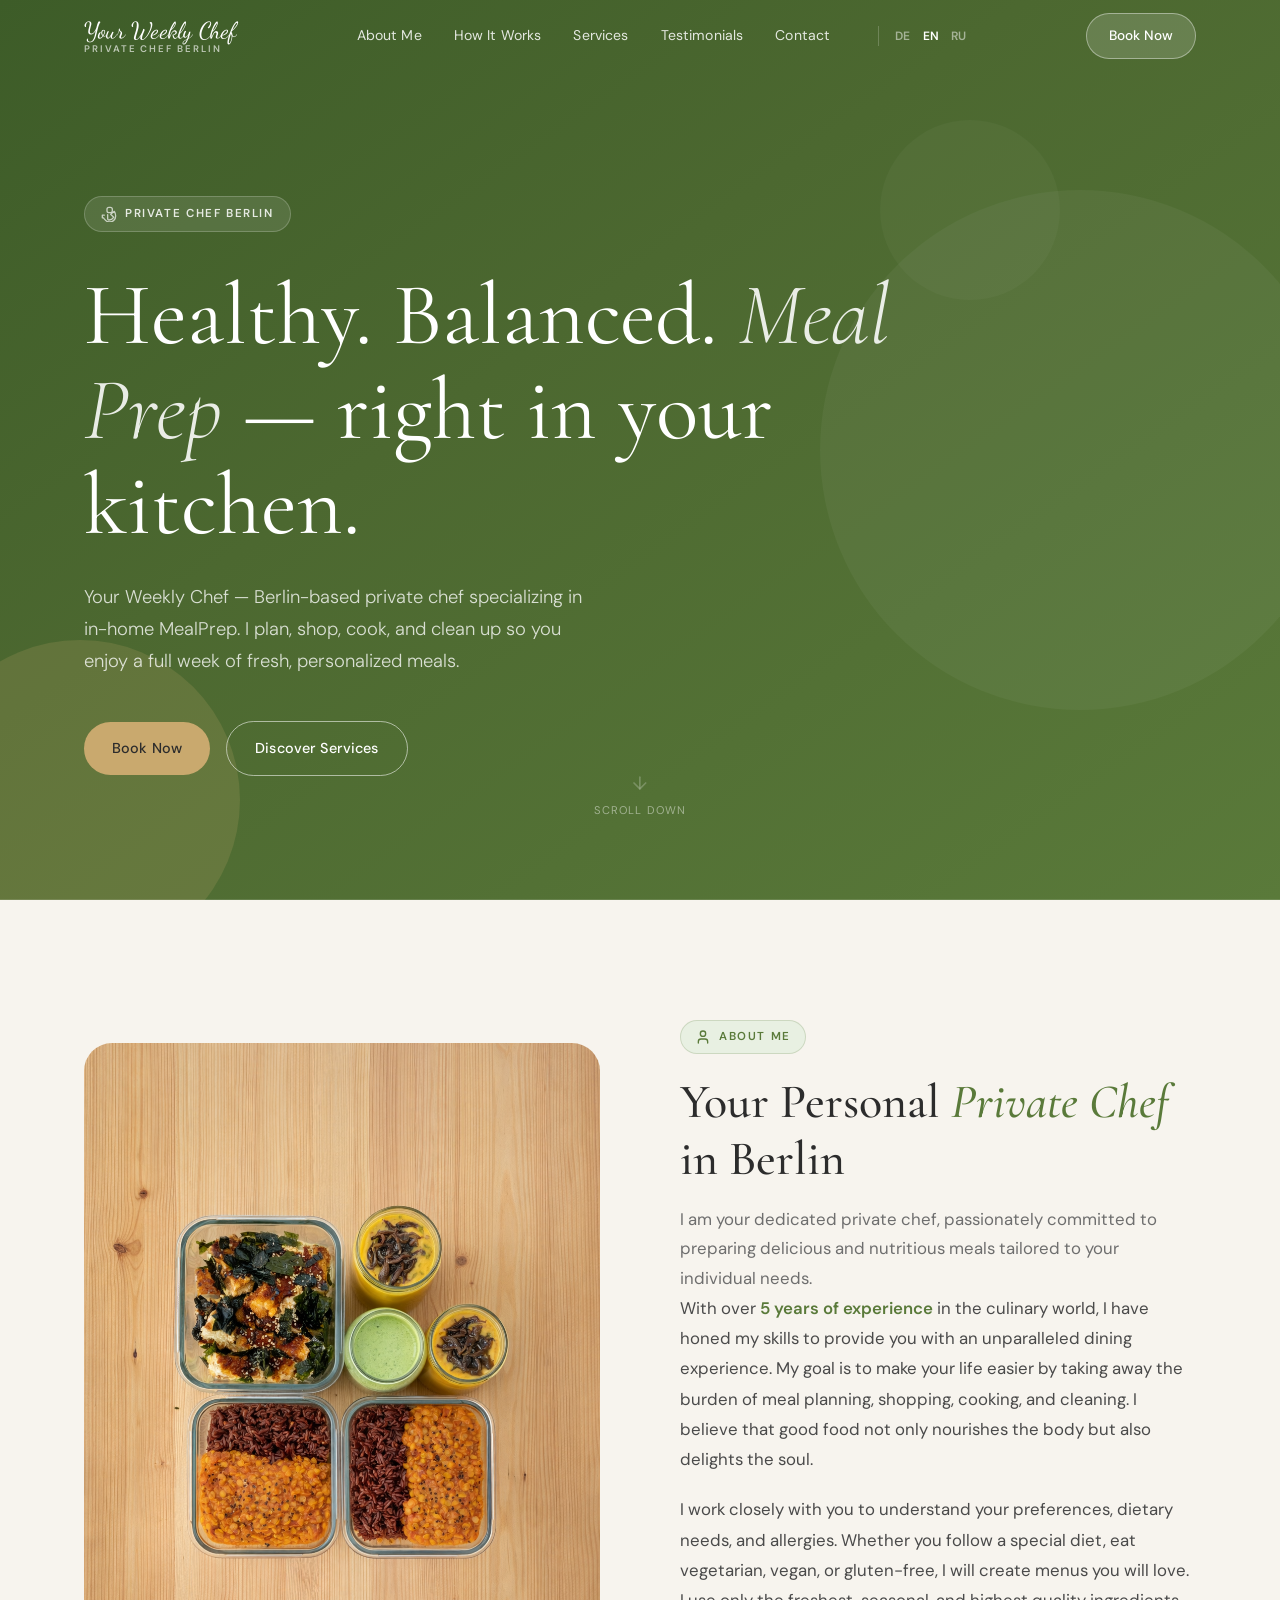
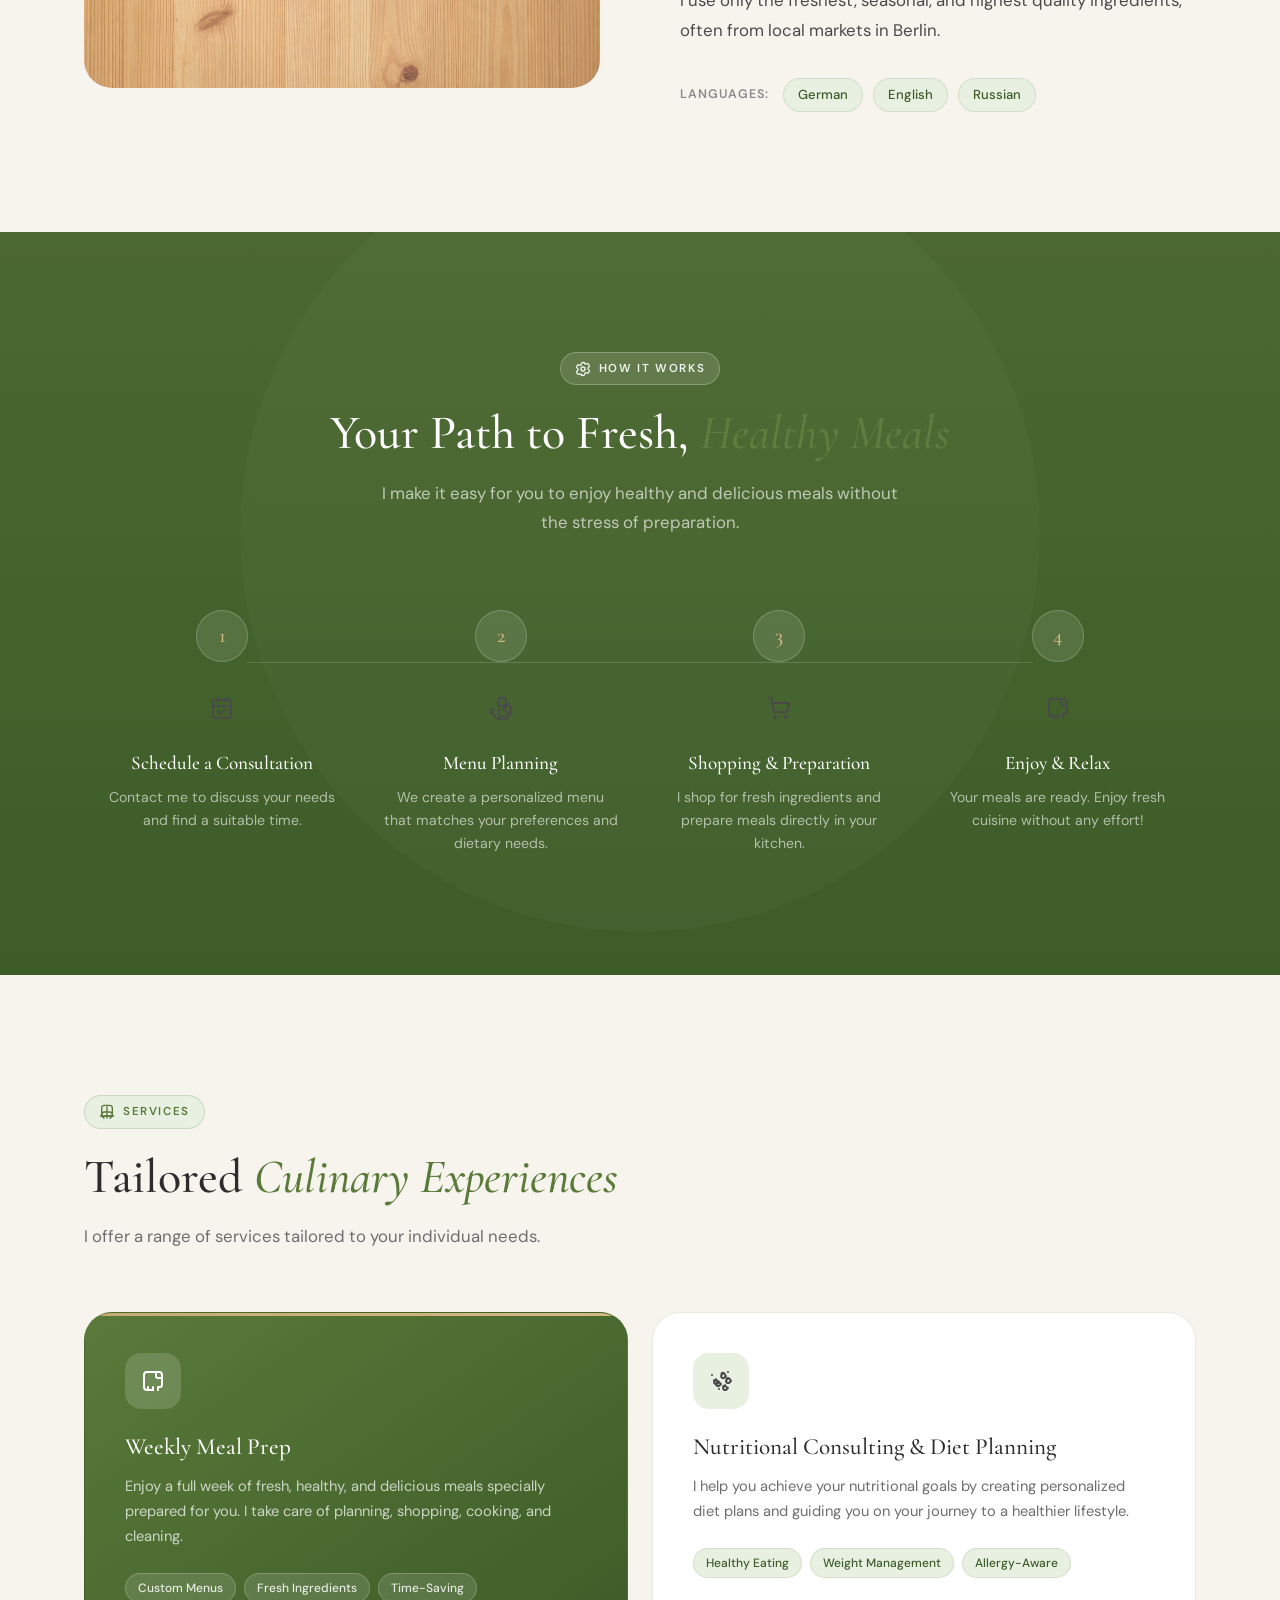
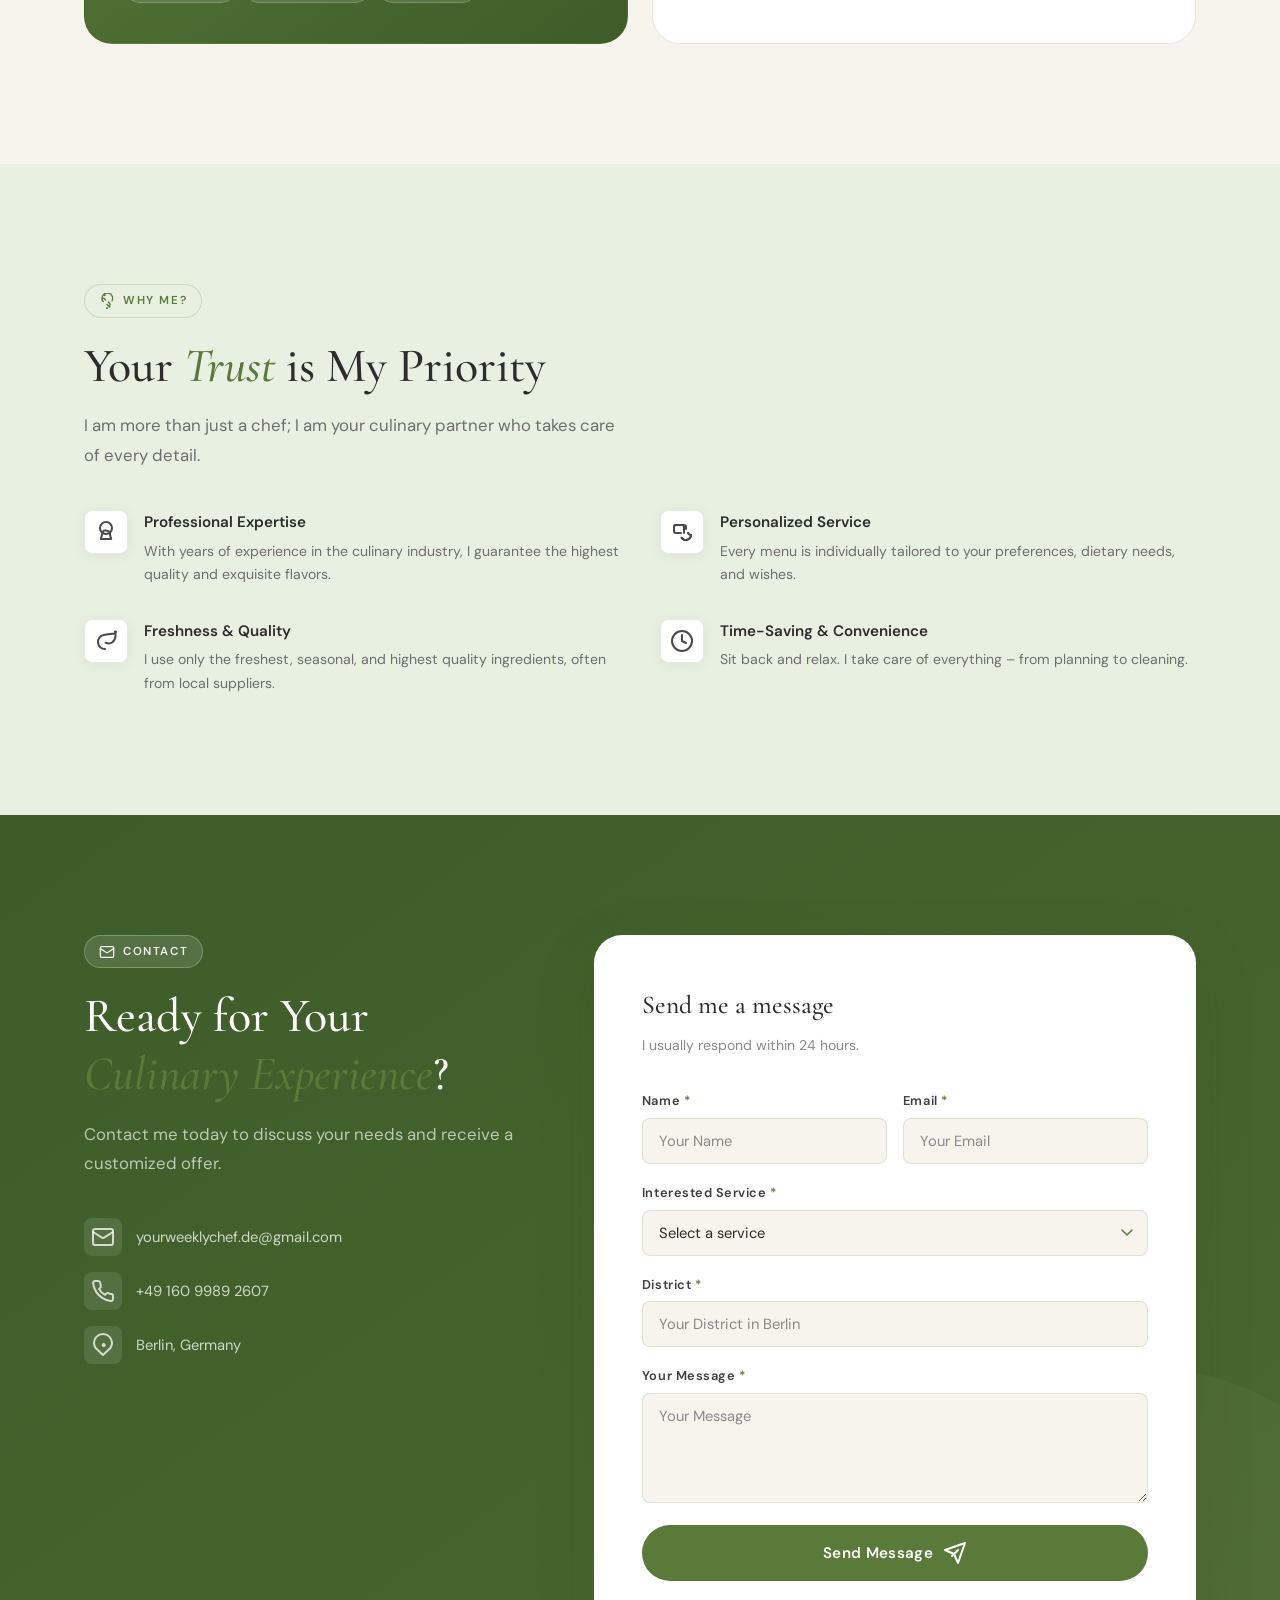
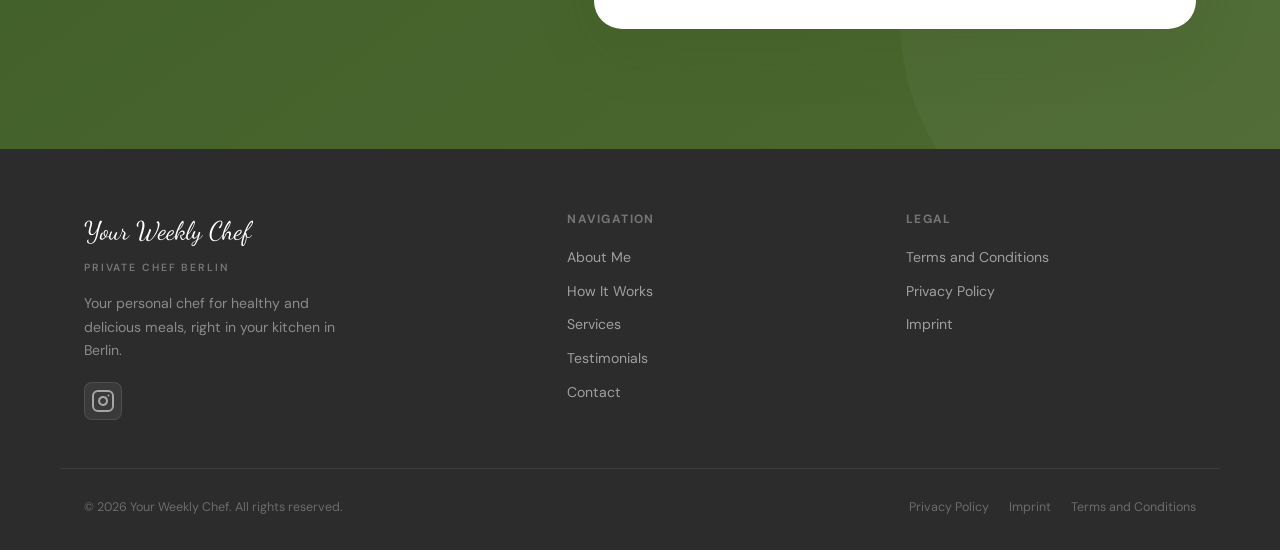
==== en/index.html @ 38459848 "structure changes in other languages" ====
<!DOCTYPE html>
<html lang="en">
<head>
  <meta charset="UTF-8" />
  <meta name="viewport" content="width=device-width, initial-scale=1.0" />
  <title>Your Weekly Chef — Private Chef Berlin</title>
  <meta name="description" content="Your Weekly Chef — Berlin-based private chef specializing in in-home MealPrep. I plan, shop, cook, and clean up so you enjoy a full week of fresh, personalized meals." />
  <link rel="preconnect" href="https://fonts.googleapis.com" />
  <link rel="preconnect" href="https://fonts.gstatic.com" crossorigin />
  <link href="https://fonts.googleapis.com/css2?family=Cormorant+Garamond:ital,wght@0,300;0,400;0,500;0,600;1,300;1,400;1,500&family=DM+Sans:ital,opsz,wght@0,9..40,300;0,9..40,400;0,9..40,500;0,9..40,600;1,9..40,300&family=Dancing+Script:wght@500;600&display=swap" rel="stylesheet" />

  <style>
    /* ─── CSS Variables ─────────────────────────────────────────── */
    :root {
      --green-dark:    #3D5C28;
      --green-mid:     #4A6B2F;
      --green-main:    #5A7A3A;
      --green-light:   #6B8F47;
      --green-muted:   #7A9A55;
      --green-hero:    #4C6830;
      --tan:           #C9A96E;
      --tan-light:     #D4B882;
      --tan-pale:      #EDD9B0;
      --mint:          #E8F0E2;
      --mint-mid:      #D6E8CC;
      --cream:         #F7F4EE;
      --cream-dark:    #EDE8DF;
      --white:         #FFFFFF;
      --charcoal:      #2C2C2C;
      --charcoal-mid:  #3E3E3E;
      --text-body:     #4A4A4A;
      --text-light:    #6E6E6E;
      --text-muted:    #8A8A8A;
      --border:        rgba(90,122,58,0.15);
      --shadow-sm:     0 2px 12px rgba(60,80,30,0.08);
      --shadow-md:     0 8px 32px rgba(60,80,30,0.12);
      --shadow-lg:     0 20px 60px rgba(60,80,30,0.15);
      --radius-sm:     8px;
      --radius-md:     16px;
      --radius-lg:     28px;
      --radius-xl:     48px;
      --radius-full:   9999px;
      --font-serif:    'Cormorant Garamond', Georgia, serif;
      --font-sans:     'DM Sans', system-ui, sans-serif;
      --font-script:   'Dancing Script', cursive;
      --transition:    0.3s cubic-bezier(0.4, 0, 0.2, 1);
    }

    /* ─── Reset & Base ──────────────────────────────────────────── */
    *, *::before, *::after { box-sizing: border-box; margin: 0; padding: 0; }

    html {
      scroll-behavior: smooth;
      font-size: 16px;
    }

    body {
      font-family: var(--font-sans);
      color: var(--text-body);
      background: var(--cream);
      line-height: 1.7;
      overflow-x: hidden;
    }

    img { display: block; max-width: 100%; }
    a { text-decoration: none; color: inherit; }
    button { cursor: pointer; font-family: var(--font-sans); border: none; }
    ul { list-style: none; }

    /* ─── Utility ───────────────────────────────────────────────── */
    .container {
      width: 100%;
      max-width: 1160px;
      margin: 0 auto;
      padding: 0 24px;
    }

    .section-label {
      display: inline-flex;
      align-items: center;
      gap: 8px;
      font-family: var(--font-sans);
      font-size: 0.72rem;
      font-weight: 600;
      letter-spacing: 0.14em;
      text-transform: uppercase;
      color: var(--green-main);
      background: var(--mint);
      border: 1px solid rgba(90,122,58,0.2);
      padding: 6px 14px;
      border-radius: var(--radius-full);
      margin-bottom: 20px;
    }

    .section-label--white {
      color: rgba(255,255,255,0.9);
      background: rgba(255,255,255,0.12);
      border-color: rgba(255,255,255,0.25);
    }

    .section-title {
      font-family: var(--font-serif);
      font-size: clamp(2rem, 4vw, 3rem);
      font-weight: 500;
      line-height: 1.2;
      color: var(--charcoal);
      margin-bottom: 16px;
    }

    .section-title em {
      font-style: italic;
      color: var(--green-main);
    }

    .section-subtitle {
      font-size: 1.05rem;
      color: var(--text-light);
      max-width: 540px;
      line-height: 1.75;
    }

    .btn {
      display: inline-flex;
      align-items: center;
      gap: 8px;
      padding: 14px 28px;
      border-radius: var(--radius-full);
      font-size: 0.9rem;
      font-weight: 500;
      letter-spacing: 0.01em;
      transition: var(--transition);
      white-space: nowrap;
    }

    .btn-primary {
      background: var(--tan);
      color: var(--charcoal);
    }
    .btn-primary:hover {
      background: var(--tan-light);
      transform: translateY(-1px);
      box-shadow: 0 6px 20px rgba(201,169,110,0.4);
    }

    .btn-outline {
      background: transparent;
      color: var(--white);
      border: 1.5px solid rgba(255,255,255,0.55);
    }
    .btn-outline:hover {
      background: rgba(255,255,255,0.1);
      border-color: rgba(255,255,255,0.8);
    }

    .btn-green {
      background: var(--green-main);
      color: var(--white);
    }
    .btn-green:hover {
      background: var(--green-dark);
      transform: translateY(-1px);
      box-shadow: 0 6px 20px rgba(90,122,58,0.35);
    }

    .btn-outline-green {
      background: transparent;
      color: var(--green-main);
      border: 1.5px solid var(--green-main);
    }
    .btn-outline-green:hover {
      background: var(--green-main);
      color: var(--white);
    }

    /* ─── Navigation ────────────────────────────────────────────── */
    .nav {
      position: fixed;
      top: 0;
      left: 0;
      right: 0;
      z-index: 100;
      padding: 0 24px;
      transition: var(--transition);
    }

    .nav.scrolled {
      background: rgba(76,104,48,0.97);
      backdrop-filter: blur(12px);
      box-shadow: 0 2px 20px rgba(0,0,0,0.15);
    }

    .nav__inner {
      max-width: 1160px;
      margin: 0 auto;
      height: 72px;
      display: flex;
      align-items: center;
      justify-content: space-between;
      gap: 24px;
    }

    .nav__logo {
      display: flex;
      flex-direction: column;
      line-height: 1;
    }

    .nav__logo-script {
      font-family: var(--font-script);
      font-size: 1.45rem;
      color: var(--white);
      letter-spacing: 0.01em;
    }

    .nav__logo-sub {
      font-family: var(--font-sans);
      font-size: 0.6rem;
      font-weight: 600;
      letter-spacing: 0.2em;
      text-transform: uppercase;
      color: rgba(255,255,255,0.65);
      margin-top: 2px;
    }

    .nav__links {
      display: flex;
      align-items: center;
      gap: 32px;
    }

    .nav__links a {
      font-size: 0.88rem;
      font-weight: 400;
      color: rgba(255,255,255,0.85);
      letter-spacing: 0.01em;
      transition: color var(--transition);
      position: relative;
    }

    .nav__links a::after {
      content: '';
      position: absolute;
      bottom: -3px;
      left: 0;
      width: 0;
      height: 1px;
      background: var(--tan);
      transition: width var(--transition);
    }

    .nav__links a:hover {
      color: var(--white);
    }

    .nav__links a:hover::after {
      width: 100%;
    }

    .nav__cta {
      background: rgba(255,255,255,0.15);
      color: var(--white);
      border: 1.5px solid rgba(255,255,255,0.4);
      padding: 10px 22px;
      border-radius: var(--radius-full);
      font-size: 0.85rem;
      font-weight: 500;
      transition: var(--transition);
    }

    .nav__cta:hover {
      background: var(--tan);
      border-color: var(--tan);
      color: var(--charcoal);
    }

    .nav__hamburger {
      display: none;
      flex-direction: column;
      gap: 5px;
      background: none;
      padding: 4px;
    }

    .nav__hamburger span {
      display: block;
      width: 24px;
      height: 2px;
      background: var(--white);
      border-radius: 2px;
      transition: var(--transition);
    }

    .nav__mobile {
      display: none;
      position: fixed;
      top: 72px;
      left: 0;
      right: 0;
      background: rgba(60,85,35,0.98);
      backdrop-filter: blur(12px);
      padding: 24px;
      z-index: 99;
      flex-direction: column;
      gap: 4px;
      border-top: 1px solid rgba(255,255,255,0.1);
    }

    .nav__mobile.open { display: flex; }

    .nav__mobile a {
      color: rgba(255,255,255,0.85);
      font-size: 1rem;
      padding: 12px 0;
      border-bottom: 1px solid rgba(255,255,255,0.08);
      transition: color var(--transition);
    }

    .nav__mobile a:hover { color: var(--tan); }

    .nav__mobile .btn-primary {
      margin-top: 12px;
      text-align: center;
      justify-content: center;
    }

    /* ─── Hero ──────────────────────────────────────────────────── */
    .hero {
      min-height: 100vh;
      background: linear-gradient(145deg, #3D5C28 0%, #4C6830 40%, #5A7A3A 100%);
      position: relative;
      display: flex;
      align-items: center;
      overflow: hidden;
      padding-top: 72px;
    }

    .hero__orb-1 {
      position: absolute;
      width: 520px;
      height: 520px;
      border-radius: 50%;
      background: rgba(255,255,255,0.045);
      right: -60px;
      top: 50%;
      transform: translateY(-50%);
      pointer-events: none;
    }

    .hero__orb-2 {
      position: absolute;
      width: 320px;
      height: 320px;
      border-radius: 50%;
      background: rgba(201,169,110,0.18);
      left: -80px;
      bottom: -60px;
      pointer-events: none;
    }

    .hero__orb-3 {
      position: absolute;
      width: 180px;
      height: 180px;
      border-radius: 50%;
      background: rgba(255,255,255,0.03);
      right: 220px;
      top: 120px;
      pointer-events: none;
    }

    .hero__divider {
      position: absolute;
      bottom: 0;
      left: 0;
      right: 0;
      height: 1px;
      background: rgba(255,255,255,0.12);
    }

    .hero__inner {
      position: relative;
      z-index: 2;
      padding: 80px 24px;
      max-width: 1160px;
      margin: 0 auto;
      width: 100%;
    }

    .hero__badge {
      display: inline-flex;
      align-items: center;
      gap: 8px;
      font-size: 0.72rem;
      font-weight: 600;
      letter-spacing: 0.14em;
      text-transform: uppercase;
      color: rgba(255,255,255,0.85);
      background: rgba(255,255,255,0.1);
      border: 1px solid rgba(255,255,255,0.2);
      padding: 7px 16px;
      border-radius: var(--radius-full);
      margin-bottom: 36px;
    }

    .hero__badge svg {
      opacity: 0.8;
    }

    .hero__title {
      font-family: var(--font-serif);
      font-size: clamp(3rem, 7vw, 5.5rem);
      font-weight: 400;
      line-height: 1.08;
      color: var(--white);
      margin-bottom: 28px;
      max-width: 820px;
    }

    .hero__title em {
      font-style: italic;
      font-weight: 300;
      color: rgba(255,255,255,0.88);
    }

    .hero__subtitle {
      font-size: clamp(1rem, 2vw, 1.15rem);
      color: rgba(255,255,255,0.78);
      max-width: 520px;
      line-height: 1.75;
      margin-bottom: 44px;
      font-weight: 300;
    }

    .hero__actions {
      display: flex;
      align-items: center;
      gap: 16px;
      flex-wrap: wrap;
    }

    .hero__scroll {
      position: absolute;
      bottom: 36px;
      left: 50%;
      transform: translateX(-50%);
      display: flex;
      flex-direction: column;
      align-items: center;
      gap: 8px;
      color: rgba(255,255,255,0.45);
      font-size: 0.7rem;
      letter-spacing: 0.1em;
      text-transform: uppercase;
      z-index: 2;
      animation: bounce 2.5s ease-in-out infinite;
    }

    .hero__scroll svg { opacity: 0.5;
    }

    @keyframes bounce {
      0%, 100% { transform: translateX(-50%) translateY(0); }
      50% { transform: translateX(-50%) translateY(6px); }
    }

    /* ─── About ─────────────────────────────────────────────────── */
    .about {
      padding: 120px 0;
      background: var(--cream);
    }

    .about__inner {
      display: grid;
      grid-template-columns: 1fr 1fr;
      gap: 80px;
      align-items: center;
    }

    .about__visual {
      position: relative;
    }

     .about__photo-wrap {
  position: relative;
  border-radius: var(--radius-lg);
  overflow: hidden;
  aspect-ratio: 4/5;
  background: linear-gradient(145deg, var(--green-main) 0%, var(--green-dark) 100%); /* Запасной цвет, пока грузится фото */
}


    .about__photo-wrap img {
  width: 100%;
  height: 100%;
  object-fit: cover;
  object-position: center ;
  display: block;
}

    .about__photo-inner {
      width: 100%;
      height: 100%;
      display: flex;
      flex-direction: column;
      align-items: center;
      justify-content: center;
      gap: 20px;
      padding: 40px;
    }

    .about__photo-inner svg {
      width: 96px;
      height: 96px;
      border-radius: 50%;
      background: rgba(255,255,255,0.12);
      display: flex;
      align-items: center;
      justify-content: center;
      font-size: 2.8rem;
    }

    .about__photo-text {
      font-family: var(--font-serif);
      font-size: 1.6rem;
      font-style: italic;
      color: rgba(255,255,255,0.85);
      text-align: center;
      line-height: 1.4;
    }

    .about__photo-sub {
      font-size: 0.78rem;
      font-weight: 500;
      letter-spacing: 0.12em;
      text-transform: uppercase;
      color: rgba(255,255,255,0.5);
    }

    .about__accent-card {
      position: absolute;
      bottom: -24px;
      right: -24px;
      background: var(--tan);
      border-radius: var(--radius-md);
      padding: 20px 24px;
      box-shadow: var(--shadow-md);
    }

    .about__accent-card-num {
      font-family: var(--font-serif);
      font-size: 2.2rem;
      font-weight: 600;
      color: var(--charcoal);
      line-height: 1;
    }

    .about__accent-card-label {
      font-size: 0.75rem;
      font-weight: 500;
      color: rgba(44,44,44,0.7);
      margin-top: 4px;
      letter-spacing: 0.04em;
    }

    .about__text {
      font-size: 1.05rem;
      color: var(--text-body);
      line-height: 1.8;
      margin-bottom: 20px;
    }

    .about__text strong {
      color: var(--green-main);
      font-weight: 600;
    }

    .about__langs {
      display: flex;
      align-items: center;
      gap: 10px;
      margin-top: 32px;
      flex-wrap: wrap;
    }

    .about__lang-label {
      font-size: 0.78rem;
      font-weight: 600;
      letter-spacing: 0.08em;
      text-transform: uppercase;
      color: var(--text-muted);
      margin-right: 4px;
    }

    .about__lang-tag {
      display: inline-flex;
      align-items: center;
      gap: 6px;
      background: var(--mint);
      border: 1px solid var(--border);
      border-radius: var(--radius-full);
      padding: 5px 14px;
      font-size: 0.82rem;
      font-weight: 500;
      color: var(--green-dark);
    }

    /* ─── How It Works ──────────────────────────────────────────── */
    .how {
      padding: 120px 0;
      background: linear-gradient(180deg, var(--green-hero) 0%, var(--green-dark) 100%);
      position: relative;
      overflow: hidden;
    }

    .how::before {
      content: '';
      position: absolute;
      top: -100px;
      left: 50%;
      transform: translateX(-50%);
      width: 800px;
      height: 800px;
      border-radius: 50%;
      background: rgba(255,255,255,0.025);
      pointer-events: none;
    }

    .how__header {
      text-align: center;
      margin-bottom: 72px;
    }

    .how__header .section-title {
      color: var(--white);
    }

    .how__header .section-subtitle {
      color: rgba(255,255,255,0.65);
      margin: 0 auto;
    }

    .how__steps {
      display: grid;
      grid-template-columns: repeat(4, 1fr);
      gap: 2px;
      position: relative;
    }

    .how__connector {
      position: absolute;
      top: 52px;
      left: calc(12.5% + 24px);
      right: calc(12.5% + 24px);
      height: 1px;
      background: rgba(255,255,255,0.15);
      z-index: 0;
    }

    .how__step {
      position: relative;
      z-index: 1;
      display: flex;
      flex-direction: column;
      align-items: center;
      text-align: center;
      padding: 0 20px;
    }

    .how__step-num {
      width: 52px;
      height: 52px;
      border-radius: 50%;
      background: rgba(255,255,255,0.1);
      border: 1.5px solid rgba(255,255,255,0.2);
      display: flex;
      align-items: center;
      justify-content: center;
      font-family: var(--font-serif);
      font-size: 1.3rem;
      font-weight: 500;
      color: var(--tan-light);
      margin-bottom: 24px;
      position: relative;
      transition: var(--transition);
    }

    .how__step:hover .how__step-num {
      background: var(--tan);
      border-color: var(--tan);
      color: var(--charcoal);
      transform: scale(1.05);
    }

    .how__step-icon {
      font-size: 1.8rem;
      margin-bottom: 16px;
    }

    .how__step-title {
      font-family: var(--font-serif);
      font-size: 1.2rem;
      font-weight: 500;
      color: var(--white);
      margin-bottom: 10px;
      line-height: 1.3;
    }

    .how__step-text {
      font-size: 0.88rem;
      color: rgba(255,255,255,0.6);
      line-height: 1.65;
    }

    /* ─── Services ──────────────────────────────────────────────── */
    .services {
      padding: 120px 0;
      background: var(--cream);
    }

    .services__header {
      margin-bottom: 60px;
    }

    .services__grid {
      display: grid;
      grid-template-columns: repeat(2, 1fr);
      gap: 24px;
    }

    .service-card {
      background: var(--white);
      border-radius: var(--radius-lg);
      padding: 40px;
      border: 1px solid var(--border);
      transition: var(--transition);
      position: relative;
      overflow: hidden;
    }

    .service-card::before {
      content: '';
      position: absolute;
      top: 0;
      left: 0;
      right: 0;
      height: 3px;
      background: linear-gradient(90deg, var(--green-main), var(--tan));
      opacity: 0;
      transition: opacity var(--transition);
    }

    .service-card:hover {
      transform: translateY(-4px);
      box-shadow: var(--shadow-lg);
      border-color: transparent;
    }

    .service-card:hover::before { opacity: 1; }

    .service-card--featured {
      background: linear-gradient(145deg, var(--green-main) 0%, var(--green-dark) 100%);
      border-color: transparent;
      color: var(--white);
    }

    .service-card--featured::before {
      background: linear-gradient(90deg, var(--tan), var(--tan-light));
      opacity: 1;
    }

    .service-card__icon {
      width: 56px;
      height: 56px;
      border-radius: var(--radius-md);
      background: var(--mint);
      display: flex;
      align-items: center;
      justify-content: center;
      font-size: 1.6rem;
      margin-bottom: 24px;
      transition: var(--transition);
    }

    .service-card--featured .service-card__icon {
      background: rgba(255,255,255,0.15);
    }

    .service-card:hover .service-card__icon {
      background: var(--mint-mid);
      transform: scale(1.05);
    }

    .service-card--featured:hover .service-card__icon {
      background: rgba(255,255,255,0.2);
    }

    .service-card__badge {
      display: inline-block;
      font-size: 0.68rem;
      font-weight: 700;
      letter-spacing: 0.1em;
      text-transform: uppercase;
      background: var(--tan);
      color: var(--charcoal);
      padding: 3px 10px;
      border-radius: var(--radius-full);
      margin-bottom: 12px;
    }

    .service-card__title {
      font-family: var(--font-serif);
      font-size: 1.45rem;
      font-weight: 500;
      color: var(--charcoal);
      margin-bottom: 12px;
      line-height: 1.25;
    }

    .service-card--featured .service-card__title { color: var(--white); }

    .service-card__text {
      font-size: 0.92rem;
      color: var(--text-light);
      line-height: 1.7;
      margin-bottom: 24px;
    }

    .service-card--featured .service-card__text { color: rgba(255,255,255,0.72); }

    .service-card__tags {
      display: flex;
      flex-wrap: wrap;
      gap: 8px;
    }

    .service-card__tag {
      font-size: 0.75rem;
      font-weight: 500;
      background: var(--mint);
      color: var(--green-dark);
      border: 1px solid rgba(90,122,58,0.15);
      padding: 4px 12px;
      border-radius: var(--radius-full);
    }

    .service-card--featured .service-card__tag {
      background: rgba(255,255,255,0.12);
      color: rgba(255,255,255,0.85);
      border-color: rgba(255,255,255,0.2);
    }

    /* ─── Why Me ────────────────────────────────────────────────── */
    .why {
      padding: 120px 0;
      background: var(--mint);
    }

    .why__inner {
      display: block; /* Изменено с grid для центрирования контента во всю ширину */
    }

    .why__list {
      margin-top: 40px;
      display: grid;
      grid-template-columns: repeat(2, 1fr); /* Выстроено в два ряда/колонки */
      gap: 32px 40px;
    }

    .why__item {
      display: flex;
      align-items: flex-start;
      gap: 16px;
    }

    .why__item-icon {
      width: 44px;
      height: 44px;
      border-radius: var(--radius-sm);
      background: var(--white);
      border: 1px solid var(--border);
      display: flex;
      align-items: center;
      justify-content: center;
      font-size: 1.2rem;
      flex-shrink: 0;
      box-shadow: var(--shadow-sm);
    }

    .why__item-title {
      font-family: var(--font-sans);
      font-size: 0.95rem;
      font-weight: 600;
      color: var(--charcoal);
      margin-bottom: 4px;
    }

    .why__item-text {
      font-size: 0.88rem;
      color: var(--text-light);
      line-height: 1.65;
    }

    /* ─── Testimonials ──────────────────────────────────────────── */
    .testimonials {
      padding: 120px 0;
      background: var(--cream-dark);
    }

    .testimonials__header {
      text-align: center;
      margin-bottom: 60px;
    }

    .testimonials__header .section-subtitle {
      margin: 0 auto;
    }

    .testimonials__grid {
      display: grid;
      grid-template-columns: repeat(3, 1fr);
      gap: 24px;
    }

    .testimonial-card {
      background: var(--white);
      border-radius: var(--radius-lg);
      padding: 36px;
      border: 1px solid var(--border);
      box-shadow: var(--shadow-sm);
      transition: var(--transition);
      display: flex;
      flex-direction: column;
    }

    .testimonial-card:hover {
      transform: translateY(-4px);
      box-shadow: var(--shadow-md);
    }

    .testimonial-card__stars {
      display: flex;
      gap: 3px;
      margin-bottom: 20px;
    }

    .testimonial-card__star {
      color: var(--tan);
      font-size: 1rem;
    }

    .testimonial-card__quote {
      font-family: var(--font-serif);
      font-size: 1.1rem;
      font-style: italic;
      color: var(--charcoal-mid);
      line-height: 1.7;
      flex: 1;
      margin-bottom: 28px;
    }

    .testimonial-card__author {
      display: flex;
      align-items: center;
      gap: 14px;
    }

    .testimonial-card__avatar {
      width: 44px;
      height: 44px;
      border-radius: 50%;
      background: linear-gradient(135deg, var(--green-muted), var(--green-main));
      display: flex;
      align-items: center;
      justify-content: center;
      font-family: var(--font-serif);
      font-size: 1.1rem;
      font-weight: 500;
      color: var(--white);
      flex-shrink: 0;
    }

    .testimonial-card__name {
      font-weight: 600;
      font-size: 0.9rem;
      color: var(--charcoal);
    }

    .testimonial-card__meta {
      font-size: 0.78rem;
      color: var(--text-muted);
      margin-top: 2px;
    }

    /* ─── Booking / Contact ─────────────────────────────────────── */
    .contact {
      padding: 120px 0;
      background: linear-gradient(145deg, var(--green-dark) 0%, var(--green-hero) 100%);
      position: relative;
      overflow: hidden;
    }

    .contact::before {
      content: '';
      position: absolute;
      bottom: -120px;
      right: -120px;
      width: 500px;
      height: 500px;
      border-radius: 50%;
      background: rgba(255,255,255,0.03);
      pointer-events: none;
    }

    .contact__inner {
      display: grid;
      grid-template-columns: 1fr 1.4fr;
      gap: 80px;
      align-items: start;
      position: relative;
      z-index: 1;
    }

    .contact__info .section-title { color: var(--white); }
    .contact__info .section-subtitle { color: rgba(255,255,255,0.65); }

    .contact__details {
      margin-top: 40px;
      display: flex;
      flex-direction: column;
      gap: 16px;
    }

    .contact__detail {
      display: flex;
      align-items: center;
      gap: 14px;
      color: rgba(255,255,255,0.75);
      font-size: 0.92rem;
    }

    .contact__detail-icon {
      width: 38px;
      height: 38px;
      border-radius: var(--radius-sm);
      background: rgba(255,255,255,0.1);
      display: flex;
      align-items: center;
      justify-content: center;
      font-size: 1rem;
      flex-shrink: 0;
    }

    .contact__form-wrap {
      background: var(--white);
      border-radius: var(--radius-lg);
      padding: 48px;
      box-shadow: var(--shadow-lg);
    }

    .contact__form-title {
      font-family: var(--font-serif);
      font-size: 1.6rem;
      font-weight: 500;
      color: var(--charcoal);
      margin-bottom: 8px;
    }

    .contact__form-sub {
      font-size: 0.88rem;
      color: var(--text-muted);
      margin-bottom: 32px;
    }

    .form {
      display: flex;
      flex-direction: column;
      gap: 18px;
    }

    .form__row {
      display: grid;
      grid-template-columns: 1fr 1fr;
      gap: 16px;
    }

    .form__group {
      display: flex;
      flex-direction: column;
      gap: 6px;
    }

    .form__label {
      font-size: 0.8rem;
      font-weight: 600;
      letter-spacing: 0.04em;
      color: var(--charcoal-mid);
    }

    .form__label span {
      color: var(--green-main);
    }

    .form__input,
    .form__select,
    .form__textarea {
      font-family: var(--font-sans);
      font-size: 0.92rem;
      color: var(--charcoal);
      background: var(--cream);
      border: 1.5px solid rgba(90,122,58,0.15);
      border-radius: var(--radius-sm);
      padding: 12px 16px;
      transition: var(--transition);
      outline: none;
      width: 100%;
    }

    .form__input::placeholder,
    .form__textarea::placeholder { color: var(--text-muted); }

    .form__input:focus,
    .form__select:focus,
    .form__textarea:focus {
      border-color: var(--green-main);
      background: var(--white);
      box-shadow: 0 0 0 3px rgba(90,122,58,0.1);
    }

    .form__input.error,
    .form__select.error,
    .form__textarea.error {
      border-color: #e05252;
      box-shadow: 0 0 0 3px rgba(224,82,82,0.1);
    }

    .form__error {
      font-size: 0.75rem;
      color: #e05252;
      display: none;
    }

    .form__error.visible { display: block; }

    .form__textarea {
      resize: vertical;
      min-height: 110px;
    }

    .form__select {
      appearance: none;
      background-image: url("data:image/svg+xml,%3Csvg xmlns=\'http://www.w3.org/2000/svg\' width=\'12\' height=\'8\' viewBox=\'0 0 12 8\'%3E%3Cpath d=\'M1 1l5 5 5-5\' stroke=\'%235A7A3A\' stroke-width=\'1.5\' fill=\'none\' stroke-linecap=\'round\'%3E%3C/path%3E%3C/svg%3E");
      background-repeat: no-repeat;
      background-position: right 14px center;
      padding-right: 36px;
    }

    .form__days {
      display: flex;
      flex-wrap: wrap;
      gap: 8px;
    }

    .form__day {
      display: none;
    }

    .form__day-label {
      display: inline-flex;
      align-items: center;
      justify-content: center;
      padding: 7px 14px;
      border-radius: var(--radius-full);
      font-size: 0.8rem;
      font-weight: 500;
      background: var(--cream);
      border: 1.5px solid rgba(90,122,58,0.15);
      color: var(--text-body);
      cursor: pointer;
      transition: var(--transition);
      user-select: none;
    }

    .form__day:checked + .form__day-label {
      background: var(--green-main);
      border-color: var(--green-main);
      color: var(--white);
    }

    .form__day-label:hover {
      border-color: var(--green-main);
      color: var(--green-main);
    }

    .form__submit {
      width: 100%;
      padding: 16px;
      background: var(--green-main);
      color: var(--white);
      border: none;
      border-radius: var(--radius-full);
      font-size: 0.95rem;
      font-weight: 600;
      letter-spacing: 0.02em;
      cursor: pointer;
      transition: var(--transition);
      display: flex;
      align-items: center;
      justify-content: center;
      gap: 10px;
      margin-top: 4px;
    }

    .form__submit:hover {
      background: var(--green-dark);
      transform: translateY(-1px);
      box-shadow: 0 6px 20px rgba(90,122,58,0.35);
    }

    .form__submit:active { transform: translateY(0); }

    .form__success {
      display: none;
      text-align: center;
      padding: 32px 0;
    }

    .form__success.visible { display: block; }

    .form__success-icon {
      font-size: 3rem;
      margin-bottom: 16px;
    }

    .form__success-title {
      font-family: var(--font-serif);
      font-size: 1.6rem;
      color: var(--green-main);
      margin-bottom: 8px;
    }

    .form__success-text {
      font-size: 0.92rem;
      color: var(--text-light);
    }

    /* ─── Footer ────────────────────────────────────────────────── */
    .footer {
      background: var(--charcoal);
      padding: 60px 0 32px;
    }

    .footer__inner {
      display: grid;
      grid-template-columns: 1.5fr 1fr 1fr;
      gap: 48px;
      margin-bottom: 48px;
    }

    .footer__logo {
      font-family: var(--font-script);
      font-size: 1.6rem;
      color: var(--white);
      margin-bottom: 6px;
    }

    .footer__logo-sub {
      font-size: 0.65rem;
      font-weight: 600;
      letter-spacing: 0.18em;
      text-transform: uppercase;
      color: rgba(255,255,255,0.35);
      margin-bottom: 16px;
    }

    .footer__tagline {
      font-size: 0.88rem;
      color: rgba(255,255,255,0.45);
      line-height: 1.65;
      max-width: 260px;
    }

    .footer__social {
      display: flex;

      margin-top: 20px;
    }

    .footer__social-link {
      width: 38px;
      height: 38px;
      border-radius: var(--radius-sm);
      background: rgba(255,255,255,0.07);
      border: 1px solid rgba(255,255,255,0.1);
      display: flex;
      align-items: center;
      justify-content: center;
      color: rgba(255,255,255,0.55);
      font-size: 1rem;
      transition: var(--transition);
    }

    .footer__social-link:hover {
      background: var(--green-main);
      border-color: var(--green-main);
      color: var(--white);
    }

    /* Интерактивная панель WhatsApp */
    .footer__social-wrapper {
      position: relative;
      display: inline-block;
    }

    .wa-panel {
      position: absolute;
      bottom: 54px;
      left: 0;
      width: 290px;
      background: var(--white);
      border: 1px solid var(--border);
      border-radius: var(--radius-md);
      padding: 20px;
      box-shadow: var(--shadow-lg);
      display: none;
      z-index: 110;
      text-align: left;
    }

    .wa-panel::after {
      content: '';
      position: absolute;
      bottom: -7px;
      left: 14px;
      width: 14px;
      height: 14px;
      background: var(--white);
      transform: rotate(45deg);
      border-right: 1px solid var(--border);
      border-bottom: 1px solid var(--border);
    }

    .wa-panel.open {
      display: block;
      animation: waFadeIn 0.25s cubic-bezier(0.4, 0, 0.2, 1);
    }

    @keyframes waFadeIn {
      from { opacity: 0; transform: translateY(8px); }
      to { opacity: 1; transform: translateY(0); }
    }

    .wa-panel__header {
      display: flex;
      justify-content: space-between;
      align-items: center;
      margin-bottom: 10px;
    }

    .wa-panel__title {
      font-family: var(--font-sans);
      font-weight: 600;
      font-size: 0.95rem;
      color: var(--charcoal);
      display: flex;
      align-items: center;
      gap: 6px;
    }

    .wa-panel__close {
      background: none;
      border: none;
      font-size: 1.3rem;
      color: var(--text-muted);
      line-height: 1;
      padding: 2px;
    }

    .wa-panel__close:hover { color: var(--charcoal); }

    .wa-panel__text {
      font-size: 0.85rem;
      color: var(--text-light);
      margin-bottom: 16px;
      line-height: 1.5;
    }

    .wa-panel__btn {
      padding: 10px 16px;
      font-size: 0.85rem;
      width: 100%;
      justify-content: center;
      background: #25D366 !important;
      color: #FFFFFF !important;
      border-radius: var(--radius-full);
      font-weight: 600;
      box-shadow: 0 4px 12px rgba(37,211,102,0.25);
    }

    .wa-panel__btn:hover {
      background: #1BD75E !important;
      transform: translateY(-1px);
      box-shadow: 0 6px 16px rgba(37,211,102,0.35);
    }

    .footer__col-title {
      font-size: 0.75rem;
      font-weight: 700;
      letter-spacing: 0.12em;
      text-transform: uppercase;
      color: rgba(255,255,255,0.35);
      margin-bottom: 16px;
    }

    .footer__links {
      display: flex;
      flex-direction: column;
      gap: 10px;
    }

    .footer__links a {
      font-size: 0.88rem;
      color: rgba(255,255,255,0.55);
      transition: color var(--transition);
    }

    .footer__links a:hover { color: var(--tan); }

    .footer__bottom {
      border-top: 1px solid rgba(255,255,255,0.08);
      padding-top: 28px;
      display: flex;
      align-items: center;
      justify-content: space-between;
      gap: 16px;
      flex-wrap: wrap;
    }

    .footer__copy {
      font-size: 0.78rem;
      color: rgba(255,255,255,0.3);
    }

    .footer__bottom-links {
      display: flex;
      gap: 20px;
    }

    .footer__bottom-links a {
      font-size: 0.78rem;
      color: rgba(255,255,255,0.3);
      transition: color var(--transition);
    }

    .footer__bottom-links a:hover { color: rgba(255,255,255,0.6); }

    /* ─── Responsive ────────────────────────────────────────────── */
    @media (max-width: 1024px) {
      .about__inner,
      .contact__inner {
        grid-template-columns: 1fr;
        gap: 48px;
      }

      .about__accent-card {
        right: 0;
        bottom: -16px;
      }

      .about__photo-wrap {
        aspect-ratio: 16/9;
        max-height: 340px;
      }

      .how__steps {
        grid-template-columns: repeat(2, 1fr);
        gap: 40px;
      }

      .how__connector { display: none; }

      .services__grid {
        grid-template-columns: 1fr;
      }

      .testimonials__grid {
        grid-template-columns: 1fr 1fr;
      }

      .footer__inner {
        grid-template-columns: 1fr 1fr;
      }
    }

    @media (max-width: 768px) {
      .nav__links,
      .nav__cta { display: none; }

      .nav__hamburger { display: flex; }

      .hero__title { font-size: clamp(2.4rem, 8vw, 3.5rem); }

      .how__steps {
        grid-template-columns: 1fr;
        gap: 32px;
      }

      .why__list {
        grid-template-columns: 1fr; /* Перестроение преимуществ в одну колонку на мобильных */
        gap: 24px;
      }

      .testimonials__grid {
        grid-template-columns: 1fr;
      }

      .form__row {
        grid-template-columns: 1fr;
      }

      .contact__form-wrap {
        padding: 32px 24px;
      }

      .footer__inner {
        grid-template-columns: 1fr;
        gap: 32px;
      }

      .footer__bottom {
        flex-direction: column;
        align-items: flex-start;
      }
    }

    @media (max-width: 480px) {
      .hero__actions {
        flex-direction: column;
        align-items: flex-start;
      }

      .btn { width: 100%; justify-content: center; }

      .wa-panel {
        width: 260px;
        left: -20px;
      }
      .wa-panel::after {
        left: 32px;
      }
    }

    /* ─── Animations ────────────────────────────────────────────── */
    .fade-up {
      opacity: 0;
      transform: translateY(28px);
      transition: opacity 0.65s ease, transform 0.65s ease;
    }

    .fade-up.visible {
      opacity: 1;
      transform: translateY(0);
    }

    .fade-up-delay-1 { transition-delay: 0.1s; }
    .fade-up-delay-2 { transition-delay: 0.2s; }
    .fade-up-delay-3 { transition-delay: 0.3s; }
    .fade-up-delay-4 { transition-delay: 0.4s; }

    /* ─── Scroll indicator ──────────────────────────────────────── */
    .scroll-progress {
      position: fixed;
      top: 0;
      left: 0;
      width: 0%;
      height: 3px;
      background: var(--tan);
      z-index: 100;
    }

    /* ─── Language Switcher ─────────────────────────────────────── */
    .nav__lang-switcher {
      display: flex;
      gap: 12px;
      margin-left: 16px;
      padding-left: 16px;
      border-left: 1px solid rgba(255,255,255,0.2);
    }

    .lang-link {
      font-size: 0.75rem !important;
      font-weight: 600 !important;
      color: rgba(255,255,255,0.5) !important;
      transition: var(--transition);
    }

    .lang-link:hover, .lang-link.active {
      color: var(--white) !important;
    }

  </style>
</head>
<body>

  <div class="scroll-progress"></div>

  <nav class="nav">
    <div class="nav__inner container">
      <a href="/en/" class="nav__logo">
        <span class="nav__logo-script">Your Weekly Chef</span>
        <span class="nav__logo-sub">Private Chef Berlin</span>
      </a>

      <div class="nav__links">
        <a href="/en/#about">About Me</a>
        <a href="/en/#how-it-works">How It Works</a>
        <a href="/en/#services">Services</a>
        <a href="/en/#testimonials">Testimonials</a>
        <a href="/en/#contact">Contact</a>
        <div class="nav__lang-switcher">
          <a href="/" class="lang-link">DE</a>
          <a href="/en/" class="lang-link active">EN</a>
          <a href="/ru/" class="lang-link">RU</a>
        </div>
      </div>

      <a href="/en/#contact" class="nav__cta btn-primary">Book Now</a>

      <button class="nav__hamburger">
        <span></span>
        <span></span>
        <span></span>
      </button>
    </div>

    <div class="nav__mobile">
      <a href="/en/#about">About Me</a>
      <a href="/en/#how-it-works">How It Works</a>
      <a href="/en/#services">Services</a>
      <a href="/en/#contact">Contact</a>
      <a href="/en/#contact" class="btn-primary">Book Now</a>
      <div class="nav__lang-switcher">
        <a href="/" class="lang-link">DE</a>
        <a href="/en/" class="lang-link active">EN</a>
        <a href="/ru/" class="lang-link">RU</a>
      </div>
    </div>
  </nav>

  <main>
    <section class="hero">
      <div class="hero__orb-1"></div>
      <div class="hero__orb-2"></div>
      <div class="hero__orb-3"></div>
      <div class="hero__divider"></div>

      <div class="hero__inner container">
        <div class="hero__badge">
          <svg xmlns="http://www.w3.org/2000/svg" width="16" height="16" viewBox="0 0 24 24" fill="none" stroke="currentColor" stroke-width="2" stroke-linecap="round" stroke-linejoin="round" class="lucide lucide-chef-hat"><path d="M12 2a3 3 0 0 0-3 3v2a3 3 0 0 0 3 3h2a3 3 0 0 0 3-3V5a3 3 0 0 0-3-3Z"/><path d="M10 13v6a2 2 0 0 0 2 2c2.7 0 5.2-1.3 7-4l-4.5-4.5L20 8c1.7 2.7 2 6.4 2 7a9 9 0 0 1-9 9c-3.3 0-6.2-1.7-8-4.5l-.3-.5c-.3-.4-.6-.8-.9-1.2H2v-4h3"/></svg>
          Private Chef Berlin
        </div>
        <h1 class="hero__title">Healthy. Balanced. <em>Meal Prep</em> — right in your kitchen.</h1>
        <p class="hero__subtitle">Your Weekly Chef — Berlin-based private chef specializing in in-home MealPrep. I plan, shop, cook, and clean up so you enjoy a full week of fresh, personalized meals.</p>
        <div class="hero__actions">
          <a href="/en/#contact" class="btn btn-primary">Book Now</a>
          <a href="/en/#services" class="btn btn-outline">Discover Services</a>
        </div>

        <a href="/en/#about" class="hero__scroll">
          <svg xmlns="http://www.w3.org/2000/svg" width="20" height="20" viewBox="0 0 24 24" fill="none" stroke="currentColor" stroke-width="2" stroke-linecap="round" stroke-linejoin="round" class="lucide lucide-arrow-down"><path d="M12 5v14"/><path d="m19 12-7 7-7-7"/></svg>
          Scroll Down
        </a>
      </div>
    </section>

    <section class="about" id="about">
      <div class="container about__inner">
        <div class="about__visual">
          <div class="about__photo-wrap">
            <img src="img/first.PNG" alt="Chef" />

          </div>

        </div>
        <div>
          <div class="section-label">
            <svg xmlns="http://www.w3.org/2000/svg" width="16" height="16" viewBox="0 0 24 24" fill="none" stroke="currentColor" stroke-width="2" stroke-linecap="round" stroke-linejoin="round" class="lucide lucide-user"><path d="M19 21v-2a4 4 0 0 0-4-4H9a4 4 0 0 0-4 4v2"/><circle cx="12" cy="7" r="4"/></svg>
            About Me
          </div>
          <h2 class="section-title">Your Personal <em>Private Chef</em> in Berlin</h2>
          <p class="section-subtitle">I am your dedicated private chef, passionately committed to preparing delicious and nutritious meals tailored to your individual needs.</p>
          <p class="about__text">With over <strong>5 years of experience</strong> in the culinary world, I have honed my skills to provide you with an unparalleled dining experience. My goal is to make your life easier by taking away the burden of meal planning, shopping, cooking, and cleaning. I believe that good food not only nourishes the body but also delights the soul.</p>
          <p class="about__text">I work closely with you to understand your preferences, dietary needs, and allergies. Whether you follow a special diet, eat vegetarian, vegan, or gluten-free, I will create menus you will love. I use only the freshest, seasonal, and highest quality ingredients, often from local markets in Berlin.</p>
          <div class="about__langs">
            <span class="about__lang-label">Languages:</span>
            <span class="about__lang-tag">German</span>
            <span class="about__lang-tag">English</span>
            <span class="about__lang-tag">Russian</span>
          </div>
        </div>
      </div>
    </section>

    <section class="how" id="how-it-works">
      <div class="container">
        <div class="how__header">
          <div class="section-label section-label--white">
            <svg xmlns="http://www.w3.org/2000/svg" width="16" height="16" viewBox="0 0 24 24" fill="none" stroke="currentColor" stroke-width="2" stroke-linecap="round" stroke-linejoin="round" class="lucide lucide-settings"><path d="M12.22 2h-.44a2 2 0 0 0-2 2v.18a2 2 0 0 1-1 1.73l-.43.25a2 2 0 0 1-2 0l-.15-.08a2 2 0 0 0-2.73.73l-.78 1.31a2 2 0 0 0 .73 2.73l.15.08a2 2 0 0 1 1 1.73v.44a2 2 0 0 1-1 1.73l-.15.08a2 2 0 0 0-.73 2.73l.78 1.31a2 2 0 0 0 2.73.73l.15-.08a2 2 0 0 1 2 0l.43.25a2 2 0 0 1 1 1.73V20a2 2 0 0 0 2 2h.44a2 2 0 0 0 2-2v-.18a2 2 0 0 1 1-1.73l.43-.25a2 2 0 0 1 2 0l.15.08a2 2 0 0 0 2.73-.73l.78-1.31a2 2 0 0 0-.73-2.73l-.15-.08a2 2 0 0 1-1-1.73v-.44a2 2 0 0 1 1-1.73l.15-.08a2 2 0 0 0 .73-2.73l-.78-1.31a2 2 0 0 0-2.73-.73l-.15.08a2 2 0 0 1-2 0l-.43-.25a2 2 0 0 1-1-1.73V4a2 2 0 0 0-2-2Z"/><circle cx="12" cy="12" r="3"/></svg>
            How It Works
          </div>
          <h2 class="section-title">Your Path to Fresh, <em>Healthy Meals</em></h2>
          <p class="section-subtitle">I make it easy for you to enjoy healthy and delicious meals without the stress of preparation.</p>
        </div>

        <div class="how__steps">
          <div class="how__connector"></div>
          <div class="how__step">
            <div class="how__step-num">1</div>
            <div class="how__step-icon">
              <svg xmlns="http://www.w3.org/2000/svg" width="24" height="24" viewBox="0 0 24 24" fill="none" stroke="currentColor" stroke-width="2" stroke-linecap="round" stroke-linejoin="round" class="lucide lucide-calendar-check"><rect width="18" height="18" x="3" y="4" rx="2" ry="2"/><path d="M16 2v4"/><path d="M8 2v4"/><path d="M3 10h18"/><path d="m9 16 2 2 4-4"/></svg>
            </div>
            <h3 class="how__step-title">Schedule a Consultation</h3>
            <p class="how__step-text">Contact me to discuss your needs and find a suitable time.</p>
          </div>

          <div class="how__step">
            <div class="how__step-num">2</div>
            <div class="how__step-icon">
              <svg xmlns="http://www.w3.org/2000/svg" width="24" height="24" viewBox="0 0 24 24" fill="none" stroke="currentColor" stroke-width="2" stroke-linecap="round" stroke-linejoin="round" class="lucide lucide-chef-hat"><path d="M12 2a3 3 0 0 0-3 3v2a3 3 0 0 0 3 3h2a3 3 0 0 0 3-3V5a3 3 0 0 0-3-3Z"/><path d="M10 13v6a2 2 0 0 0 2 2c2.7 0 5.2-1.3 7-4l-4.5-4.5L20 8c1.7 2.7 2 6.4 2 7a9 9 0 0 1-9 9c-3.3 0-6.2-1.7-8-4.5l-.3-.5c-.3-.4-.6-.8-.9-1.2H2v-4h3"/></svg>
            </div>
            <h3 class="how__step-title">Menu Planning</h3>
            <p class="how__step-text">We create a personalized menu that matches your preferences and dietary needs.</p>
          </div>

          <div class="how__step">
            <div class="how__step-num">3</div>
            <div class="how__step-icon">
              <svg xmlns="http://www.w3.org/2000/svg" width="24" height="24" viewBox="0 0 24 24" fill="none" stroke="currentColor" stroke-width="2" stroke-linecap="round" stroke-linejoin="round" class="lucide lucide-shopping-cart"><circle cx="8" cy="21" r="1"/><circle cx="19" cy="21" r="1"/><path d="M2.05 2.05h2l2.66 12.42a2 2 0 0 0 2 1.58h9.78a2 2 0 0 0 1.95-1.57l1.65-7.43H5.12"/></svg>
            </div>
            <h3 class="how__step-title">Shopping & Preparation</h3>
            <p class="how__step-text">I shop for fresh ingredients and prepare meals directly in your kitchen.</p>
          </div>

          <div class="how__step">
            <div class="how__step-num">4</div>
            <div class="how__step-icon">
              <svg xmlns="http://www.w3.org/2000/svg" width="24" height="24" viewBox="0 0 24 24" fill="none" stroke="currentColor" stroke-width="2" stroke-linecap="round" stroke-linejoin="round" class="lucide lucide-soup"><path d="M12 21H6a3 3 0 0 1-3-3V6a3 3 0 0 1 3-3h12a3 3 0 0 1 3 3v10a2 2 0 0 1-2 2h-1"/><path d="M15 3v4a2 2 0 0 0 2 2h4"/><path d="M7 18v3"/><path d="M12 18v3"/><path d="M17 18v3"/></svg>
            </div>
            <h3 class="how__step-title">Enjoy & Relax</h3>
            <p class="how__step-text">Your meals are ready. Enjoy fresh cuisine without any effort!</p>
          </div>
        </div>
      </div>
    </section>

    <section class="services" id="services">
      <div class="container">
        <div class="services__header">
          <div class="section-label">
            <svg xmlns="http://www.w3.org/2000/svg" width="16" height="16" viewBox="0 0 24 24" fill="none" stroke="currentColor" stroke-width="2" stroke-linecap="round" stroke-linejoin="round" class="lucide lucide-concierge-bell"><path d="M2 18h20"/><path d="M20 18v-2a4 4 0 0 0-4-4H8a4 4 0 0 0-4 4v2"/><path d="M7.5 21.5L4 18V6a4 4 0 0 1 4-4h8a4 4 0 0 1 4 4v12l-3.5 3.5"/><path d="M12 4v17"/><path d="M7 18h10"/></svg>
            Services
          </div>
          <h2 class="section-title">Tailored <em>Culinary Experiences</em></h2>
          <p class="section-subtitle">I offer a range of services tailored to your individual needs.</p>
        </div>

        <div class="services__grid">
          <div class="service-card service-card--featured">
            <div class="service-card__icon">
              <svg xmlns="http://www.w3.org/2000/svg" width="24" height="24" viewBox="0 0 24 24" fill="none" stroke="currentColor" stroke-width="2" stroke-linecap="round" stroke-linejoin="round" class="lucide lucide-soup"><path d="M12 21H6a3 3 0 0 1-3-3V6a3 3 0 0 1 3-3h12a3 3 0 0 1 3 3v10a2 2 0 0 1-2 2h-1"/><path d="M15 3v4a2 2 0 0 0 2 2h4"/><path d="M7 18v3"/><path d="M12 18v3"/><path d="M17 18v3"/></svg>
            </div>
            <h3 class="service-card__title">Weekly Meal Prep</h3>
            <p class="service-card__text">Enjoy a full week of fresh, healthy, and delicious meals specially prepared for you. I take care of planning, shopping, cooking, and cleaning.</p>
            <div class="service-card__tags">
              <span class="service-card__tag">Custom Menus</span>
              <span class="service-card__tag">Fresh Ingredients</span>
              <span class="service-card__tag">Time-Saving</span>
            </div>
          </div>



          <div class="service-card">
            <div class="service-card__icon">
              <svg xmlns="http://www.w3.org/2000/svg" width="24" height="24" viewBox="0 0 24 24" fill="none" stroke="currentColor" stroke-width="2" stroke-linecap="round" stroke-linejoin="round" class="lucide lucide-salad"><path d="M7.5 13.5c.8-.8 2-.8 2.8 0L12 15l-1.5 1.5c-.8.8-2 .8-2.8 0-.8-.8-.8-2 0-2.8l1.5-1.5Z"/><path d="M14 17.5c.8-.8 2-.8 2.8 0L19 19l-1.5 1.5c-.8.8-2 .8-2.8 0-.8-.8-.8-2 0-2.8l1.5-1.5Z"/><path d="M5 11.5c.8-.8 2-.8 2.8 0L10 13l-1.5 1.5c-.8.8-2 .8-2.8 0-.8-.8-.8-2 0-2.8l1.5-1.5Z"/><path d="M12.5 4.5c.8-.8 2-.8 2.8 0L17 7l-1.5 1.5c-.8.8-2 .8-2.8 0-.8-.8-.8-2 0-2.8l1.5-1.5Z"/><path d="M17.5 9.5c.8-.8 2-.8 2.8 0L22 12l-1.5 1.5c-.8.8-2 .8-2.8 0-.8-.8-.8-2 0-2.8l1.5-1.5Z"/><path d="M3 6h.01"/><path d="M19 3h.01"/><path d="M10 20h.01"/></svg>
            </div>
            <h3 class="service-card__title">Nutritional Consulting & Diet Planning</h3>
            <p class="service-card__text">I help you achieve your nutritional goals by creating personalized diet plans and guiding you on your journey to a healthier lifestyle.</p>
            <div class="service-card__tags">
              <span class="service-card__tag">Healthy Eating</span>
              <span class="service-card__tag">Weight Management</span>
              <span class="service-card__tag">Allergy-Aware</span>
            </div>
          </div>


        </div>
      </div>
    </section>

    <section class="why" id="why-me">
      <div class="container why__inner">
        <div class="section-label">
          <svg xmlns="http://www.w3.org/2000/svg" width="16" height="16" viewBox="0 0 24 24" fill="none" stroke="currentColor" stroke-width="2" stroke-linecap="round" stroke-linejoin="round" class="lucide lucide-sparkles"><path d="M9.9 10.4 7.8 8.3c-.9-.9-2.2-.7-2.8.3-.6 1-.3 2.4.6 3.3l.9.9"/><path d="M14.1 13.6 16.2 15.7c.9.9.7 2.2-.3 2.8-1 .6-2.4.3-3.3-.6l-.9-.9"/><path d="M19.5 12c.7-1.2 1-2.6 1-4 0-4.4-3.6-8-8-8s-8 3.6-8 8c0 1.4.3 2.8 1 4"/><path d="M8.5 2c.3 0 .5.2.5.5v1c0 .3-.2.5-.5.5s-.5-.2-.5-.5V2.5c0-.3.2-.5.5-.5Z"/><path d="M15.5 19c.3 0 .5.2.5.5v1c0 .3-.2.5-.5.5s-.5-.2-.5-.5V19.5c0-.3.2-.5.5-.5Z"/><path d="M12 22.5c.3 0 .5.2.5.5v1c0 .3-.2.5-.5.5s-.5-.2-.5-.5v-1c0-.3.2-.5.5-.5Z"/></svg>
            Why Me?
          </div>
          <h2 class="section-title">Your <em>Trust</em> is My Priority</h2>
          <p class="section-subtitle">I am more than just a chef; I am your culinary partner who takes care of every detail.</p>

          <div class="why__list">
            <div class="why__item">
              <div class="why__item-icon">
                <svg xmlns="http://www.w3.org/2000/svg" width="24" height="24" viewBox="0 0 24 24" fill="none" stroke="currentColor" stroke-width="2" stroke-linecap="round" stroke-linejoin="round" class="lucide lucide-award"><circle cx="12" cy="8" r="6"/><path d="M15.477 12.89L17.18 19H6.82l1.703-6.11.333-.917a2 2 0 0 1 1.416-1.416L12 10.5l2.371.657a2 2 0 0 1 1.416 1.416l.333.917Z"/></svg>
              </div>
              <div>
                <h3 class="why__item-title">Professional Expertise</h3>
                <p class="why__item-text">With years of experience in the culinary industry, I guarantee the highest quality and exquisite flavors.</p>
              </div>
            </div>

            <div class="why__item">
              <div class="why__item-icon">
                <svg xmlns="http://www.w3.org/2000/svg" width="24" height="24" viewBox="0 0 24 24" fill="none" stroke="currentColor" stroke-width="2" stroke-linecap="round" stroke-linejoin="round" class="lucide lucide-hand-heart"><path d="M11 13H6a2 2 0 0 1-2-2V7a2 2 0 0 1 2-2h8a2 2 0 0 1 2 2v2"/><path d="M18 13c.8 1.3 2 2 3 2 0 2.7-2.7 5-5 5h-1c-1.5 0-2.6-.8-3.4-2.2"/><path d="M14 13V7a2 2 0 0 0-2-2H6a2 2 0 0 0-2 2v4"/><path d="M18 13c.8 1.3 2 2 3 2 0 2.7-2.7 5-5 5h-1c-1.5 0-2.6-.8-3.4-2.2"/></svg>
              </div>
              <div>
                <h3 class="why__item-title">Personalized Service</h3>
                <p class="why__item-text">Every menu is individually tailored to your preferences, dietary needs, and wishes.</p>
              </div>
            </div>

            <div class="why__item">
              <div class="why__item-icon">
                <svg xmlns="http://www.w3.org/2000/svg" width="24" height="24" viewBox="0 0 24 24" fill="none" stroke="currentColor" stroke-width="2" stroke-linecap="round" stroke-linejoin="round" class="lucide lucide-leaf"><path d="M11 20A7 7 0 0 1 9.8 6.1C15.5 5 17 4.4 19 4.7 22 5 22 2.8 22 2.8c-.2-.1-.6-.4-1-.4 2 6.4-1.4 12-6 12-1.1 0-2.3-.3-3.4-.7M9.8 6.1C15.5 5 17 4.4 19 4.7 22 5 22 2.8 22 2.8c-.2-.1-.6-.4-1-.4 2 6.4-1.4 12-6 12-1.1 0-2.3-.3-3.4-.7"/></svg>
              </div>
              <div>
                <h3 class="why__item-title">Freshness & Quality</h3>
                <p class="why__item-text">I use only the freshest, seasonal, and highest quality ingredients, often from local suppliers.</p>
              </div>
            </div>

            <div class="why__item">
              <div class="why__item-icon">
                <svg xmlns="http://www.w3.org/2000/svg" width="24" height="24" viewBox="0 0 24 24" fill="none" stroke="currentColor" stroke-width="2" stroke-linecap="round" stroke-linejoin="round" class="lucide lucide-clock"><circle cx="12" cy="12" r="10"/><polyline points="12 6 12 12 16 14"/></svg>
              </div>
              <div>
                <h3 class="why__item-title">Time-Saving & Convenience</h3>
                <p class="why__item-text">Sit back and relax. I take care of everything – from planning to cleaning.</p>
              </div>
            </div>
          </div>
        </div>
    </section>



    <section class="contact" id="contact">
      <div class="container contact__inner">
        <div class="contact__info">
          <div class="section-label section-label--white">
            <svg xmlns="http://www.w3.org/2000/svg" width="16" height="16" viewBox="0 0 24 24" fill="none" stroke="currentColor" stroke-width="2" stroke-linecap="round" stroke-linejoin="round" class="lucide lucide-mail"><rect width="20" height="16" x="2" y="4" rx="2"/><path d="m22 7-8.97 5.7a1.94 1.94 0 0 1-2.06 0L2 7"/></svg>
            Contact
          </div>
          <h2 class="section-title">Ready for Your <em>Culinary Experience</em>?</h2>
          <p class="section-subtitle">Contact me today to discuss your needs and receive a customized offer.</p>

          <div class="contact__details">
            <div class="contact__detail">
              <div class="contact__detail-icon">
                <svg xmlns="http://www.w3.org/2000/svg" width="24" height="24" viewBox="0 0 24 24" fill="none" stroke="currentColor" stroke-width="2" stroke-linecap="round" stroke-linejoin="round" class="lucide lucide-mail"><rect width="20" height="16" x="2" y="4" rx="2"/><path d="m22 7-8.97 5.7a1.94 1.94 0 0 1-2.06 0L2 7"/></svg>
              </div>
              <span>yourweeklychef.de@gmail.com</span>
            </div>
            <div class="contact__detail">
              <div class="contact__detail-icon">
                <svg xmlns="http://www.w3.org/2000/svg" width="24" height="24" viewBox="0 0 24 24" fill="none" stroke="currentColor" stroke-width="2" stroke-linecap="round" stroke-linejoin="round" class="lucide lucide-phone"><path d="M22 16.92v3a2 2 0 0 1-2.18 2 19.79 19.79 0 0 1-8.63-3.07 19.5 19.5 0 0 1-6-6 19.79 19.79 0 0 1-3.07-8.67A2 2 0 0 1 4.11 2h3a2 2 0 0 1 2 1.72 12.84 12.84 0 0 0 .7 2.81 2 2 0 0 1-.45 2.11L8.09 9.91a16 16 0 0 0 6 6l1.27-1.27a2 2 0 0 1 2.11-.45 12.84 12.84 0 0 0 2.81.7A2 2 0 0 1 22 16.92z"/></svg>
              </div>
              <span>+49 160 9989 2607</span>
            </div>
            <div class="contact__detail">
              <div class="contact__detail-icon">
                <svg xmlns="http://www.w3.org/2000/svg" width="24" height="24" viewBox="0 0 24 24" fill="none" stroke="currentColor" stroke-width="2" stroke-linecap="round" stroke-linejoin="round" class="lucide lucide-map-pin"><path d="M12 12.7a1 1 0 1 0 0-1.4A1 1 0 0 0 12 12.7Z"/><path d="M19.4 15C20.4 13.4 21 11.7 21 10a9 9 0 0 0-9-9 9 9 0 0 0-9 9c0 1.7.6 3.4 1.6 5L12 22z"/></svg>
              </div>
              <span>Berlin, Germany</span>
            </div>
          </div>
        </div>

        <div class="contact__form-wrap">
          <h3 class="contact__form-title">Send me a message</h3>
          <p class="contact__form-sub">I usually respond within 24 hours.</p>
          <form class="form">
            <div class="form__row">
              <div class="form__group">
                <label for="name" class="form__label">Name <span>*</span></label>
                <input type="text" id="name" class="form__input" placeholder="Your Name" required />
                <span class="form__error">Please enter your name.</span>
              </div>
              <div class="form__group">
                <label for="email" class="form__label">Email <span>*</span></label>
                <input type="email" id="email" class="form__input" placeholder="Your Email" required />
                <span class="form__error">Please enter a valid email address.</span>
              </div>
            </div>
            <div class="form__group">
              <label for="service" class="form__label">Interested Service <span>*</span></label>
              <select id="service" class="form__select" required>
                <option value="">Select a service</option>
                <option value="meal-prep">Weekly Meal Prep</option>
                <option value="events">Special Occasions & Dinner Parties</option>
                <option value="consulting">Nutritional Consulting & Diet Planning</option>
                <option value="classes">Cooking Classes & Workshops</option>
                <option value="other">Other</option>
              </select>
              <span class="form__error">Please select a service.</span>
            </div>
            <div class="form__group">
              <label for="district" class="form__label">District <span>*</span></label>
              <input type="text" id="district" class="form__input" placeholder="Your District in Berlin" required />
              <span class="form__error">Please enter your district.</span>
            </div>
            <div class="form__group">
              <label for="message" class="form__label">Your Message <span>*</span></label>
              <textarea id="message" class="form__textarea" placeholder="Your Message" required></textarea>
              <span class="form__error">Please enter your message.</span>
            </div>
            <button type="submit" class="form__submit btn-green">
              Send Message
              <svg xmlns="http://www.w3.org/2000/svg" width="24" height="24" viewBox="0 0 24 24" fill="none" stroke="currentColor" stroke-width="2" stroke-linecap="round" stroke-linejoin="round" class="lucide lucide-send"><path d="m22 2-7 20-4-9-9-4 20-7Z"/><path d="M15 9l-6 6"/></svg>
            </button>
            <div class="form__success">
              <div class="form__success-icon">
                <svg xmlns="http://www.w3.org/2000/svg" width="24" height="24" viewBox="0 0 24 24" fill="none" stroke="currentColor" stroke-width="2" stroke-linecap="round" stroke-linejoin="round" class="lucide lucide-check-circle"><path d="M22 11.08V12a10 10 0 1 1-5.93-9.14"/><path d="m9 11 3 3L22 4"/></svg>
              </div>
              <h3 class="form__success-title">Thank You!</h3>
              <p class="form__success-text">Your message has been sent successfully. I will get back to you shortly.</p>
            </div>
          </form>
        </div>
      </div>
    </section>
  </main>

  <footer class="footer">
    <div class="container footer__inner">
      <div>
        <div class="footer__logo">Your Weekly Chef</div>
        <div class="footer__logo-sub">Private Chef Berlin</div>
        <p class="footer__tagline">Your personal chef for healthy and delicious meals, right in your kitchen in Berlin.</p>
        <div class="footer__social">
          <div class="footer__social-wrapper">

            <div class="wa-panel">
              <div class="wa-panel__header">
                <div class="wa-panel__title">
                  <svg xmlns="http://www.w3.org/2000/svg" width="20" height="20" viewBox="0 0 24 24" fill="none" stroke="currentColor" stroke-width="2" stroke-linecap="round" stroke-linejoin="round" class="lucide lucide-whatsapp"><path d="M12.2 2h-.4A7.2 7.2 0 0 0 5 9.2v3.1L2 22l6.3-2.3c1.7.9 3.5 1.3 5.4 1.3 4.6 0 8.3-3.7 8.3-8.3S16.8 2 12.2 2Z"/><path d="M12.2 2h-.4A7.2 7.2 0 0 0 5 9.2v3.1L2 22l6.3-2.3c1.7.9 3.5 1.3 5.4 1.3 4.6 0 8.3-3.7 8.3-8.3S16.8 2 12.2 2Z"/></svg>
                  Chat with us on WhatsApp
                </div>
                <button class="wa-panel__close">
                  <svg xmlns="http://www.w3.org/2000/svg" width="20" height="20" viewBox="0 0 24 24" fill="none" stroke="currentColor" stroke-width="2" stroke-linecap="round" stroke-linejoin="round" class="lucide lucide-x"><path d="M18 6 6 18"/><path d="m6 6 12 12"/></svg>
                </button>
              </div>
              <p class="wa-panel__text">Hello! How can I help you today?</p>
              <a href="https://wa.me/49176628856" target="_blank" class="wa-panel__btn btn-green">
                Send Message
                <svg xmlns="http://www.w3.org/2000/svg" width="24" height="24" viewBox="0 0 24 24" fill="none" stroke="currentColor" stroke-width="2" stroke-linecap="round" stroke-linejoin="round" class="lucide lucide-send"><path d="m22 2-7 20-4-9-9-4 20-7Z"/><path d="M15 9l-6 6"/></svg>
              </a>
            </div>
          </div>
          <a href="https://www.instagram.com/yourweeklychef.de/" target="_blank" class="footer__social-link">
            <svg xmlns="http://www.w3.org/2000/svg" width="24" height="24" viewBox="0 0 24 24" fill="none" stroke="currentColor" stroke-width="2" stroke-linecap="round" stroke-linejoin="round" class="lucide lucide-instagram"><rect width="20" height="20" x="2" y="2" rx="5" ry="5"/><path d="M16 11.37A4 4 0 1 1 12.63 8 4 4 0 0 1 16 11.37z"/><line x1="17.5" x2="17.51" y1="6.5" y2="6.5"/></svg>
          </a>
        </div>
      </div>

      <div>
        <div class="footer__col-title">Navigation</div>
        <div class="footer__links">
          <a href="/en/#about">About Me</a>
          <a href="/en/#how-it-works">How It Works</a>
          <a href="/en/#services">Services</a>
          <a href="/en/#testimonials">Testimonials</a>
          <a href="/en/#contact">Contact</a>
        </div>
      </div>

      <div>
        <div class="footer__col-title">Legal</div>
        <div class="footer__links">
          <a href="/en/agb.html">Terms and Conditions</a>
          <a href="/en/datenschutz.html">Privacy Policy</a>
          <a href="/en/impressum.html">Imprint</a>
        </div>
      </div>
    </div>

    <div class="container footer__bottom">
      <div class="footer__copy">© 2026 Your Weekly Chef. All rights reserved.</div>
      <div class="footer__bottom-links">
        <a href="/en/datenschutz.html">Privacy Policy</a>
        <a href="/en/impressum.html">Imprint</a>
        <a href="/en/agb.html">Terms and Conditions</a>
      </div>
    </div>
  </footer>

  <script>
    // Scroll progress
    window.addEventListener('scroll', () => {
      const scrollTop = document.documentElement.scrollTop || document.body.scrollTop;
      const scrollHeight = document.documentElement.scrollHeight - document.documentElement.clientHeight;
      const scrolled = (scrollTop / scrollHeight) * 100;
      document.querySelector('.scroll-progress').style.width = scrolled + '%';
    });

    // Nav scroll effect
    window.addEventListener('scroll', () => {
      const nav = document.querySelector('.nav');
      if (window.scrollY > 50) {
        nav.classList.add('scrolled');
      } else {
        nav.classList.remove('scrolled');
      }
    });

    // Mobile nav toggle
    const hamburger = document.querySelector('.nav__hamburger');
    const mobileNav = document.querySelector('.nav__mobile');

    hamburger.addEventListener('click', () => {
      mobileNav.classList.toggle('open');
      hamburger.classList.toggle('open');
    });

    mobileNav.querySelectorAll('a').forEach(link => {
      link.addEventListener('click', () => {
        mobileNav.classList.remove('open');
        hamburger.classList.remove('open');
      });
    });

    // WhatsApp panel toggle
    const waTrigger = document.querySelector('.wa-trigger');
    const waPanel = document.querySelector('.wa-panel');
    const waClose = document.querySelector('.wa-panel__close');

    waTrigger.addEventListener('click', (e) => {
      e.preventDefault();
      waPanel.classList.toggle('open');
    });

    waClose.addEventListener('click', () => {
      waPanel.classList.remove('open');
    });

    // Close WhatsApp panel when clicking outside
    document.addEventListener('click', (e) => {
      if (!waPanel.contains(e.target) && !waTrigger.contains(e.target)) {
        waPanel.classList.remove('open');
      }
    });

    // Form submission
    const contactForm = document.querySelector('.form');
    const formSuccess = document.querySelector('.form__success');

    contactForm.addEventListener('submit', (e) => {
      e.preventDefault();
      let isValid = true;

      contactForm.querySelectorAll('input[required], select[required], textarea[required]').forEach(input => {
        if (!input.value.trim()) {
          isValid = false;
          input.classList.add('error');
          input.nextElementSibling.classList.add('visible');
        } else {
          input.classList.remove('error');
          input.nextElementSibling.classList.remove('visible');
        }
      });

      if (isValid) {
        // Simulate form submission
        setTimeout(() => {
          contactForm.reset();
          formSuccess.classList.add('visible');
          // Hide success message after 5 seconds
          setTimeout(() => {
            formSuccess.classList.remove('visible');
          }, 5000);
        }, 500);
      }
    });

    contactForm.querySelectorAll('input, select, textarea').forEach(input => {
      input.addEventListener('input', () => {
        if (input.value.trim()) {
          input.classList.remove('error');
          input.nextElementSibling.classList.remove('visible');
        }
      });
    });

    // Fade-up animation on scroll
    const fadeUpElements = document.querySelectorAll('.fade-up');

    const observer = new IntersectionObserver((entries) => {
      entries.forEach(entry => {
        if (entry.isIntersecting) {
          entry.target.classList.add('visible');
          observer.unobserve(entry.target);
        }
      });
    }, { threshold: 0.1 });

    fadeUpElements.forEach(element => {
      observer.observe(element);
    });
  </script>
</body>
</html>
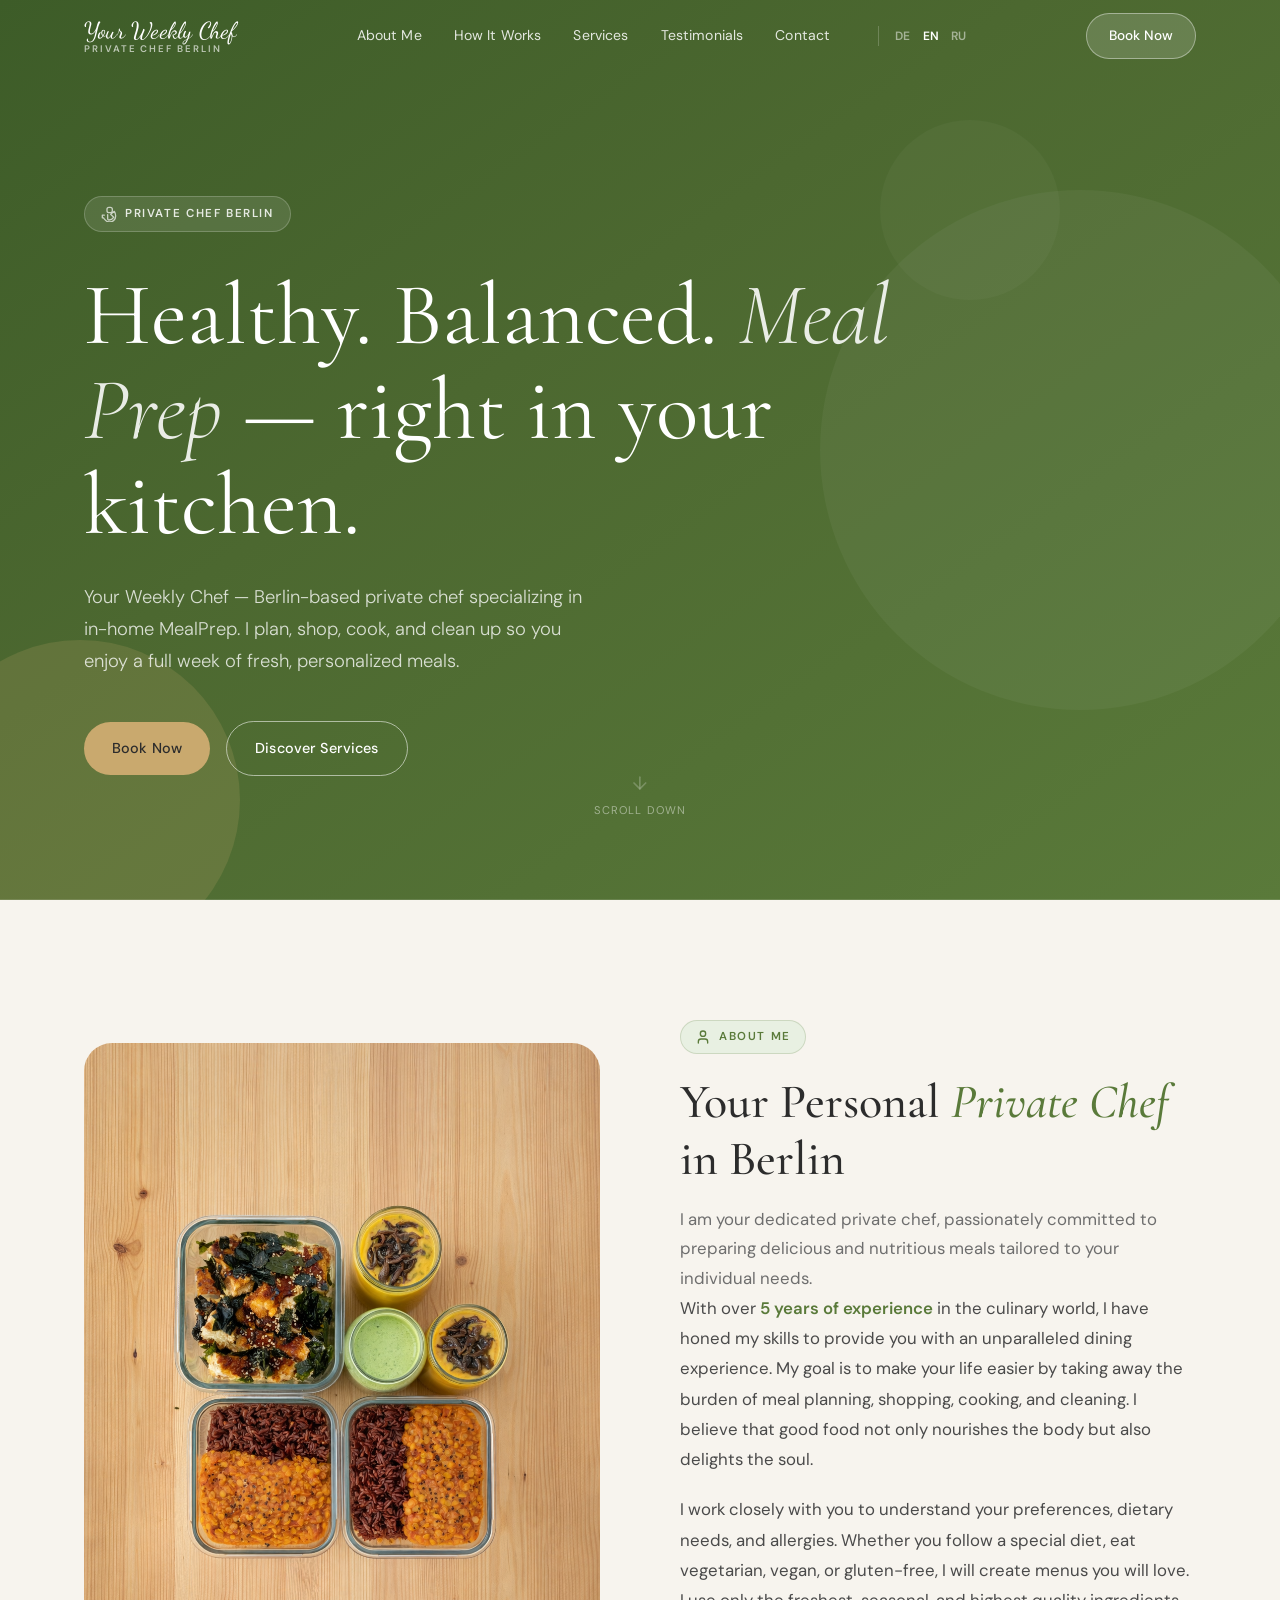
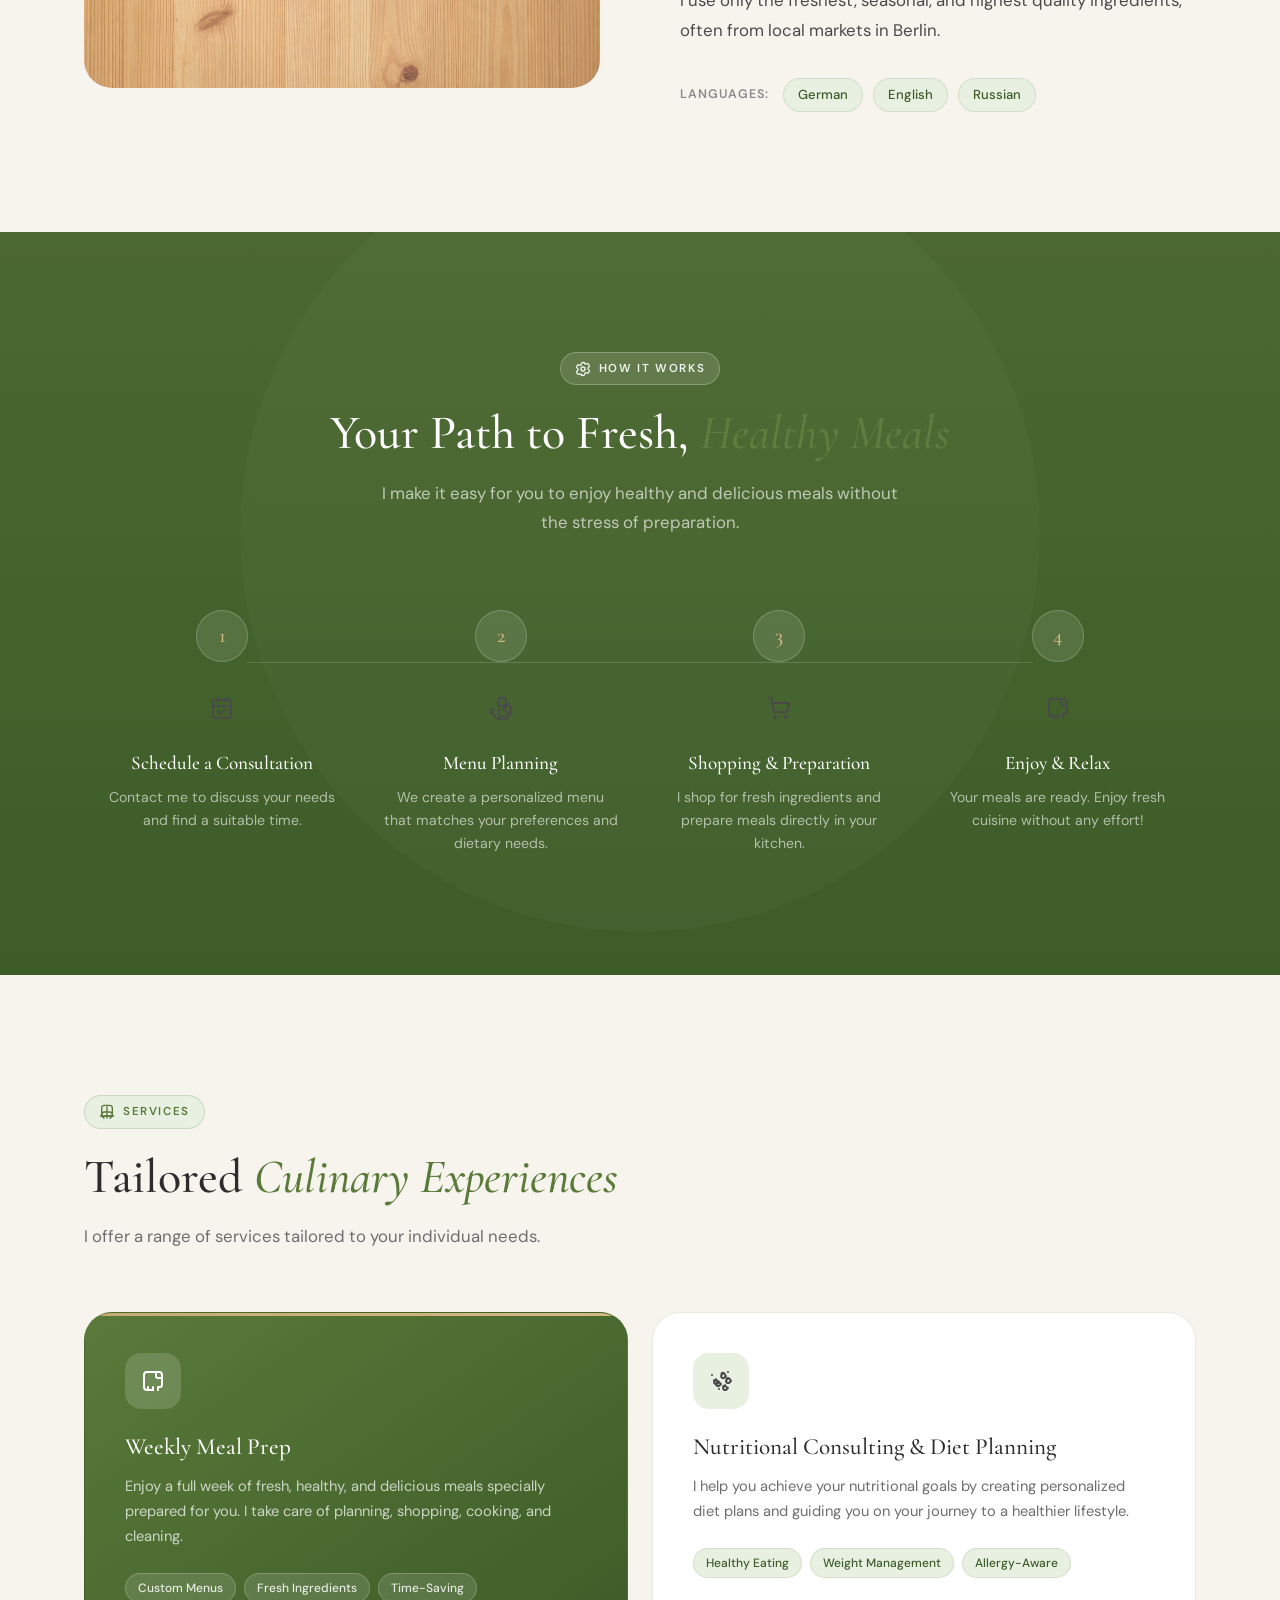
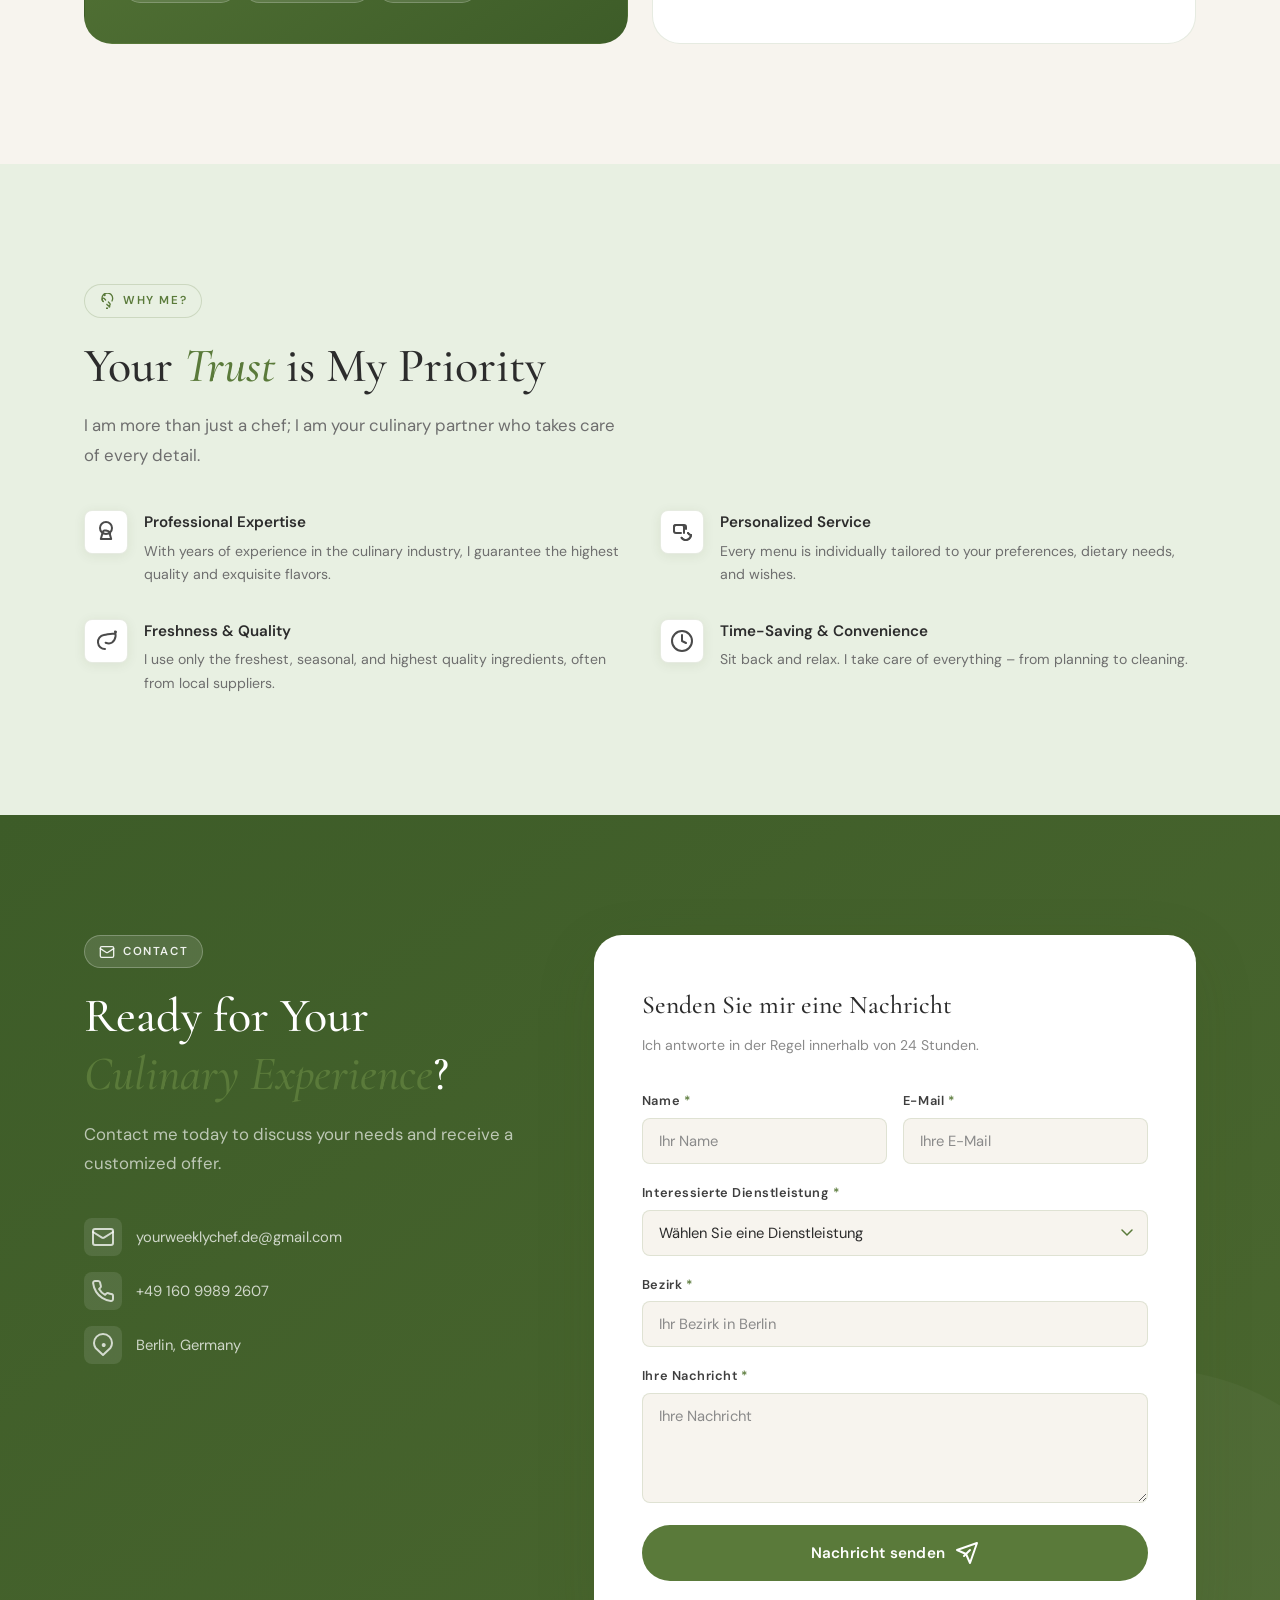
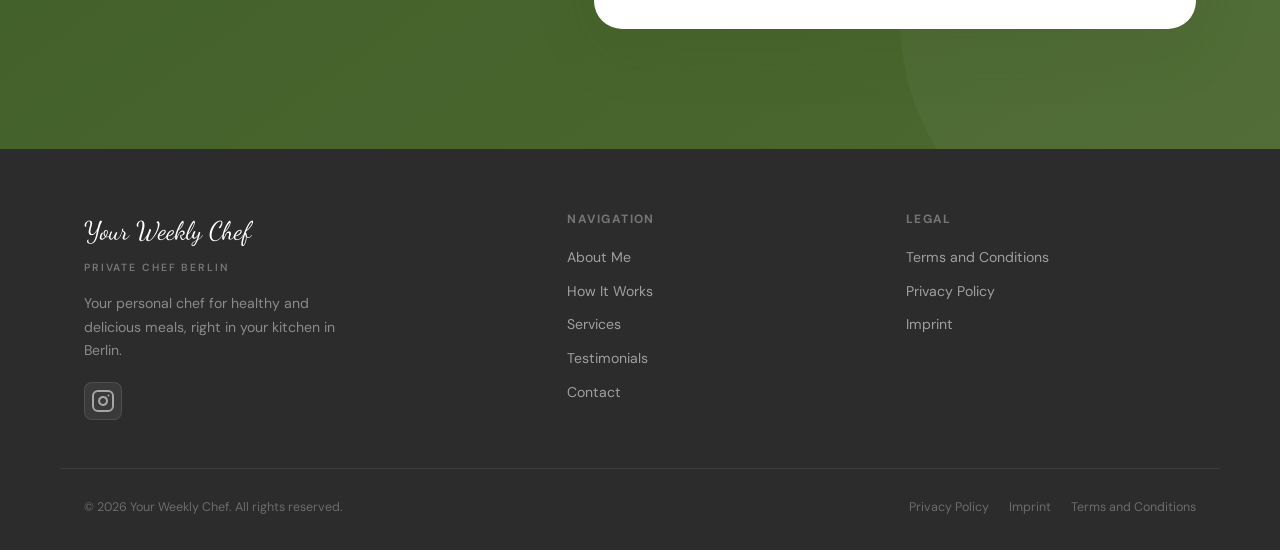
==== commit 4f712430: "fixed forms" ====
--- a/en/index.html
+++ b/en/index.html
@@ -4,6 +4,7 @@
   <meta charset="UTF-8" />
   <meta name="viewport" content="width=device-width, initial-scale=1.0" />
   <title>Your Weekly Chef — Private Chef Berlin</title>
+  <link rel="icon" type="image/png" href="/favicon.png">
   <meta name="description" content="Your Weekly Chef — Berlin-based private chef specializing in in-home MealPrep. I plan, shop, cook, and clean up so you enjoy a full week of fresh, personalized meals." />
   <link rel="preconnect" href="https://fonts.googleapis.com" />
   <link rel="preconnect" href="https://fonts.gstatic.com" crossorigin />
@@ -1884,57 +1885,58 @@
           </div>
         </div>
 
-        <div class="contact__form-wrap">
-          <h3 class="contact__form-title">Send me a message</h3>
-          <p class="contact__form-sub">I usually respond within 24 hours.</p>
-          <form class="form">
-            <div class="form__row">
-              <div class="form__group">
-                <label for="name" class="form__label">Name <span>*</span></label>
-                <input type="text" id="name" class="form__input" placeholder="Your Name" required />
-                <span class="form__error">Please enter your name.</span>
-              </div>
-              <div class="form__group">
-                <label for="email" class="form__label">Email <span>*</span></label>
-                <input type="email" id="email" class="form__input" placeholder="Your Email" required />
-                <span class="form__error">Please enter a valid email address.</span>
-              </div>
-            </div>
-            <div class="form__group">
-              <label for="service" class="form__label">Interested Service <span>*</span></label>
-              <select id="service" class="form__select" required>
-                <option value="">Select a service</option>
-                <option value="meal-prep">Weekly Meal Prep</option>
-                <option value="events">Special Occasions & Dinner Parties</option>
-                <option value="consulting">Nutritional Consulting & Diet Planning</option>
-                <option value="classes">Cooking Classes & Workshops</option>
-                <option value="other">Other</option>
-              </select>
-              <span class="form__error">Please select a service.</span>
-            </div>
-            <div class="form__group">
-              <label for="district" class="form__label">District <span>*</span></label>
-              <input type="text" id="district" class="form__input" placeholder="Your District in Berlin" required />
-              <span class="form__error">Please enter your district.</span>
-            </div>
-            <div class="form__group">
-              <label for="message" class="form__label">Your Message <span>*</span></label>
-              <textarea id="message" class="form__textarea" placeholder="Your Message" required></textarea>
-              <span class="form__error">Please enter your message.</span>
-            </div>
-            <button type="submit" class="form__submit btn-green">
-              Send Message
-              <svg xmlns="http://www.w3.org/2000/svg" width="24" height="24" viewBox="0 0 24 24" fill="none" stroke="currentColor" stroke-width="2" stroke-linecap="round" stroke-linejoin="round" class="lucide lucide-send"><path d="m22 2-7 20-4-9-9-4 20-7Z"/><path d="M15 9l-6 6"/></svg>
-            </button>
+       <div class="contact__form-wrap">
+          <h3 class="contact__form-title">Senden Sie mir eine Nachricht</h3>
+          <p class="contact__form-sub">Ich antworte in der Regel innerhalb von 24 Stunden.</p>
+         <form id="contact-form" class="form" action="https://formspree.io/f/xpqbreng" method="POST">
+  <!-- Остальной код формы остается таким же -->
+  <div class="form__row">
+    <div class="form__group">
+      <label for="name" class="form__label">Name <span>*</span></label>
+      <input type="text" id="name" name="name" class="form__input" placeholder="Ihr Name" required />
+      <span class="form__error">Bitte geben Sie Ihren Namen ein.</span>
+    </div>
+    <div class="form__group">
+      <label for="email" class="form__label">E-Mail <span>*</span></label>
+      <input type="email" id="email" name="email" class="form__input" placeholder="Ihre E-Mail" required />
+      <span class="form__error">Bitte geben Sie eine gültige E-Mail-Adresse ein.</span>
+    </div>
+  </div>
+  <div class="form__group">
+    <label for="service" class="form__label">Interessierte Dienstleistung <span>*</span></label>
+    <select id="service" name="service" class="form__select" required>
+      <option value="">Wählen Sie eine Dienstleistung</option>
+      <option value="meal-prep">Wöchentliches Meal Prep</option>
+      <option value="events">Besondere Anlässe & Dinnerpartys</option>
+      <option value="consulting">Ernährungsberatung & Diätplanung</option>
+      <option value="classes">Kochkurse & Workshops</option>
+      <option value="other">Sonstiges</option>
+    </select>
+    <span class="form__error">Bitte wählen Sie eine Dienstleistung.</span>
+  </div>
+  <div class="form__group">
+    <label for="district" class="form__label">Bezirk <span>*</span></label>
+    <input type="text" id="district" name="district" class="form__input" placeholder="Ihr Bezirk in Berlin" required />
+    <span class="form__error">Bitte geben Sie Ihren Bezirk ein.</span>
+  </div>
+  <div class="form__group">
+    <label for="message" class="form__label">Ihre Nachricht <span>*</span></label>
+    <textarea id="message" name="message" class="form__textarea" placeholder="Ihre Nachricht" required></textarea>
+    <span class="form__error">Bitte geben Sie Ihre Nachricht ein.</span>
+  </div>
+  <button type="submit" class="form__submit btn-green">
+    Nachricht senden
+    <svg xmlns="http://www.w3.org/2000/svg" width="24" height="24" viewBox="0 0 24 24" fill="none" stroke="currentColor" stroke-width="2" stroke-linecap="round" stroke-linejoin="round" class="lucide lucide-send"><path d="m22 2-7 20-4-9-9-4 20-7Z"/><path d="M15 9l-6 6"/></svg>
+  </button>
+</form>
             <div class="form__success">
-              <div class="form__success-icon">
-                <svg xmlns="http://www.w3.org/2000/svg" width="24" height="24" viewBox="0 0 24 24" fill="none" stroke="currentColor" stroke-width="2" stroke-linecap="round" stroke-linejoin="round" class="lucide lucide-check-circle"><path d="M22 11.08V12a10 10 0 1 1-5.93-9.14"/><path d="m9 11 3 3L22 4"/></svg>
-              </div>
-              <h3 class="form__success-title">Thank You!</h3>
-              <p class="form__success-text">Your message has been sent successfully. I will get back to you shortly.</p>
-            </div>
-          </form>
-        </div>
+  <div class="form__success-icon">
+    <svg xmlns="http://www.w3.org/2000/svg" width="24" height="24" viewBox="0 0 24 24" fill="none" stroke="currentColor" stroke-width="2" stroke-linecap="round" stroke-linejoin="round" class="lucide lucide-check-circle"><path d="M22 11.08V12a10 10 0 1 1-5.93-9.14"/><path d="m9 11 3 3L22 4"/></svg>
+  </div>
+  <h3 class="form__success-title">Vielen Dank!</h3>
+  <p class="form__success-text">Ihre Nachricht wurde erfolgreich gesendet. Ich melde mich in Kürze bei Ihnen.</p>
+</div>
+
       </div>
     </section>
   </main>
@@ -2037,67 +2039,40 @@
       });
     });
 
-    // WhatsApp panel toggle
-    const waTrigger = document.querySelector('.wa-trigger');
-    const waPanel = document.querySelector('.wa-panel');
-    const waClose = document.querySelector('.wa-panel__close');
-
-    waTrigger.addEventListener('click', (e) => {
-      e.preventDefault();
-      waPanel.classList.toggle('open');
-    });
-
-    waClose.addEventListener('click', () => {
-      waPanel.classList.remove('open');
-    });
-
-    // Close WhatsApp panel when clicking outside
-    document.addEventListener('click', (e) => {
-      if (!waPanel.contains(e.target) && !waTrigger.contains(e.target)) {
-        waPanel.classList.remove('open');
+   const form = document.getElementById('contact-form');
+const formSuccess = document.querySelector('.form__success');
+
+form.addEventListener('submit', async function(e) {
+  e.preventDefault();
+
+  const data = new FormData(form);
+
+  try {
+    const response = await fetch(form.action, {
+      method: form.method,
+      body: data,
+      headers: {
+        'Accept': 'application/json'
       }
     });
 
-    // Form submission
-    const contactForm = document.querySelector('.form');
-    const formSuccess = document.querySelector('.form__success');
-
-    contactForm.addEventListener('submit', (e) => {
-      e.preventDefault();
-      let isValid = true;
-
-      contactForm.querySelectorAll('input[required], select[required], textarea[required]').forEach(input => {
-        if (!input.value.trim()) {
-          isValid = false;
-          input.classList.add('error');
-          input.nextElementSibling.classList.add('visible');
-        } else {
-          input.classList.remove('error');
-          input.nextElementSibling.classList.remove('visible');
-        }
-      });
-
-      if (isValid) {
-        // Simulate form submission
-        setTimeout(() => {
-          contactForm.reset();
-          formSuccess.classList.add('visible');
-          // Hide success message after 5 seconds
-          setTimeout(() => {
-            formSuccess.classList.remove('visible');
-          }, 5000);
-        }, 500);
-      }
-    });
-
-    contactForm.querySelectorAll('input, select, textarea').forEach(input => {
-      input.addEventListener('input', () => {
-        if (input.value.trim()) {
-          input.classList.remove('error');
-          input.nextElementSibling.classList.remove('visible');
-        }
-      });
-    });
+    if (response.ok) {
+      form.reset();
+
+      formSuccess.classList.add('visible');
+
+      setTimeout(() => {
+        formSuccess.classList.remove('visible');
+      }, 5000);
+
+    } else {
+      alert('Fehler beim Senden. Bitte versuchen Sie es erneut.');
+    }
+
+  } catch (error) {
+    alert('Netzwerkfehler. Bitte später erneut versuchen.');
+  }
+});
 
     // Fade-up animation on scroll
     const fadeUpElements = document.querySelectorAll('.fade-up');
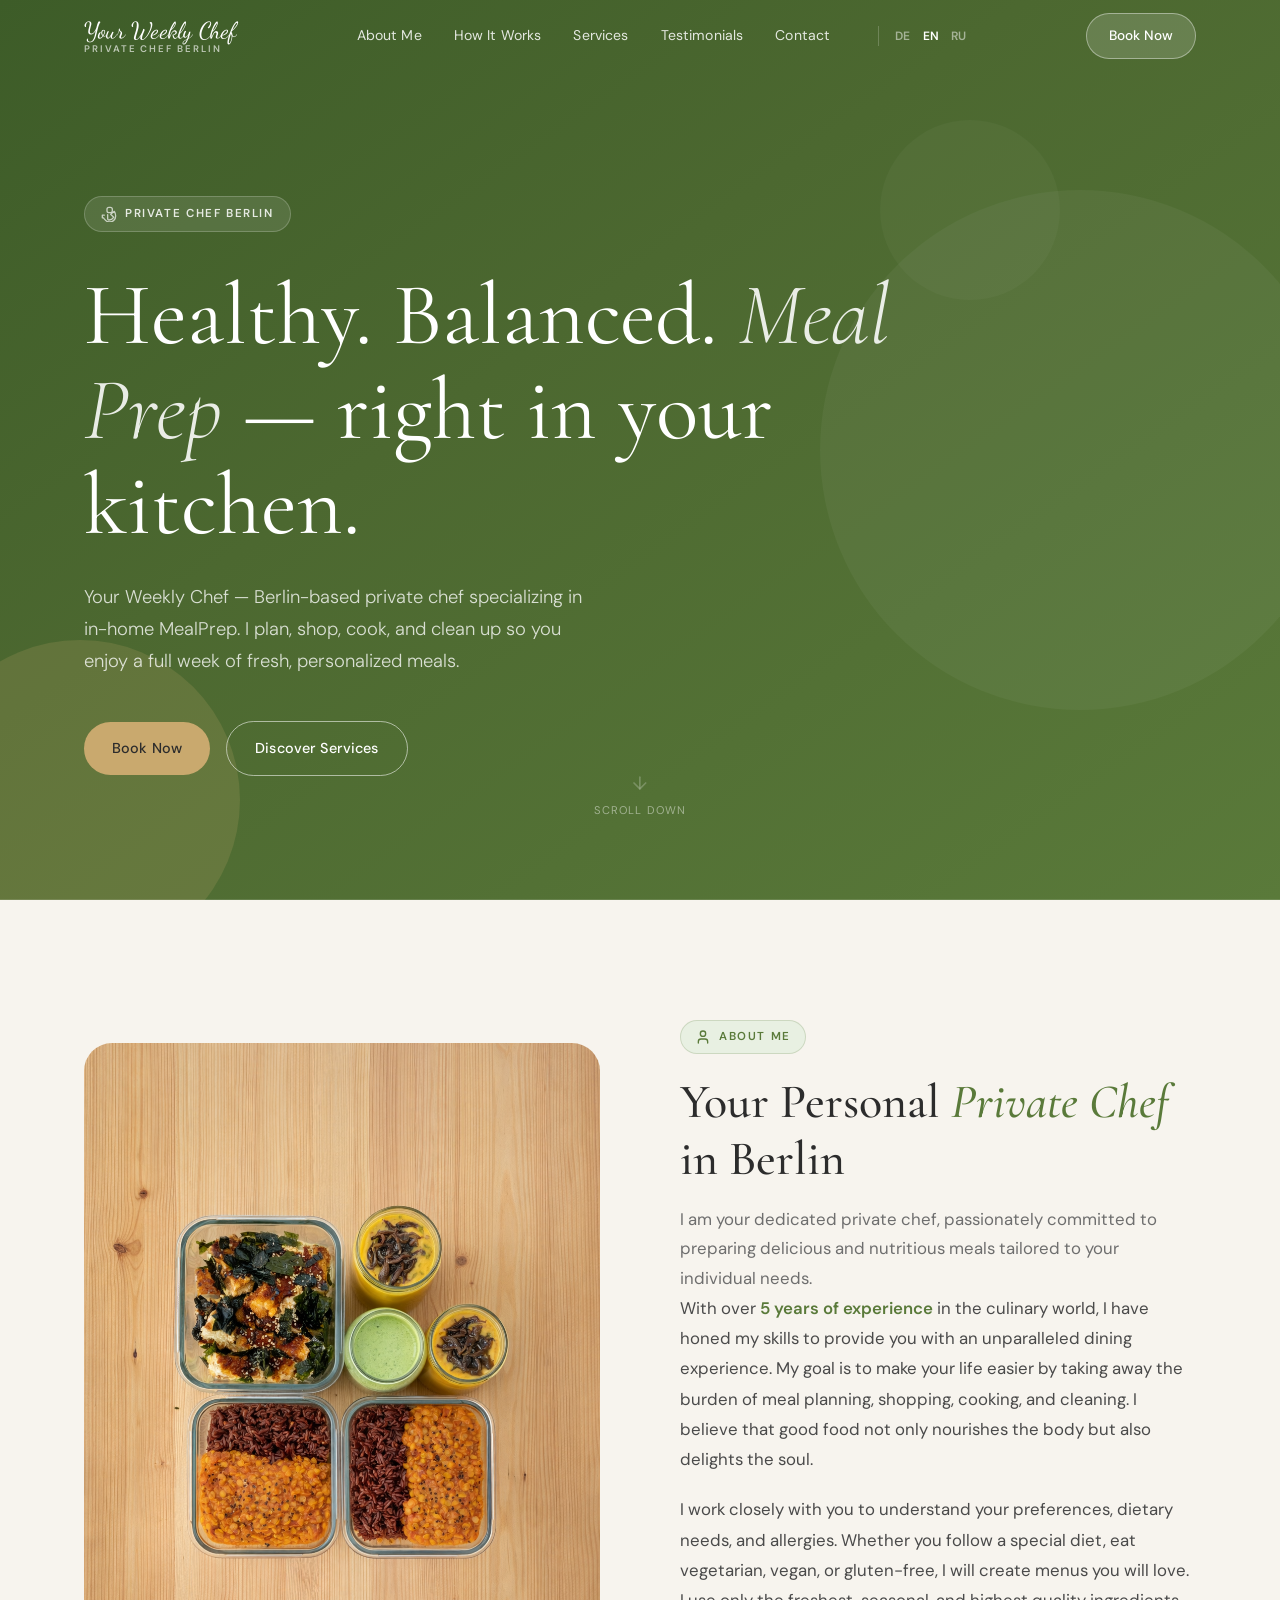
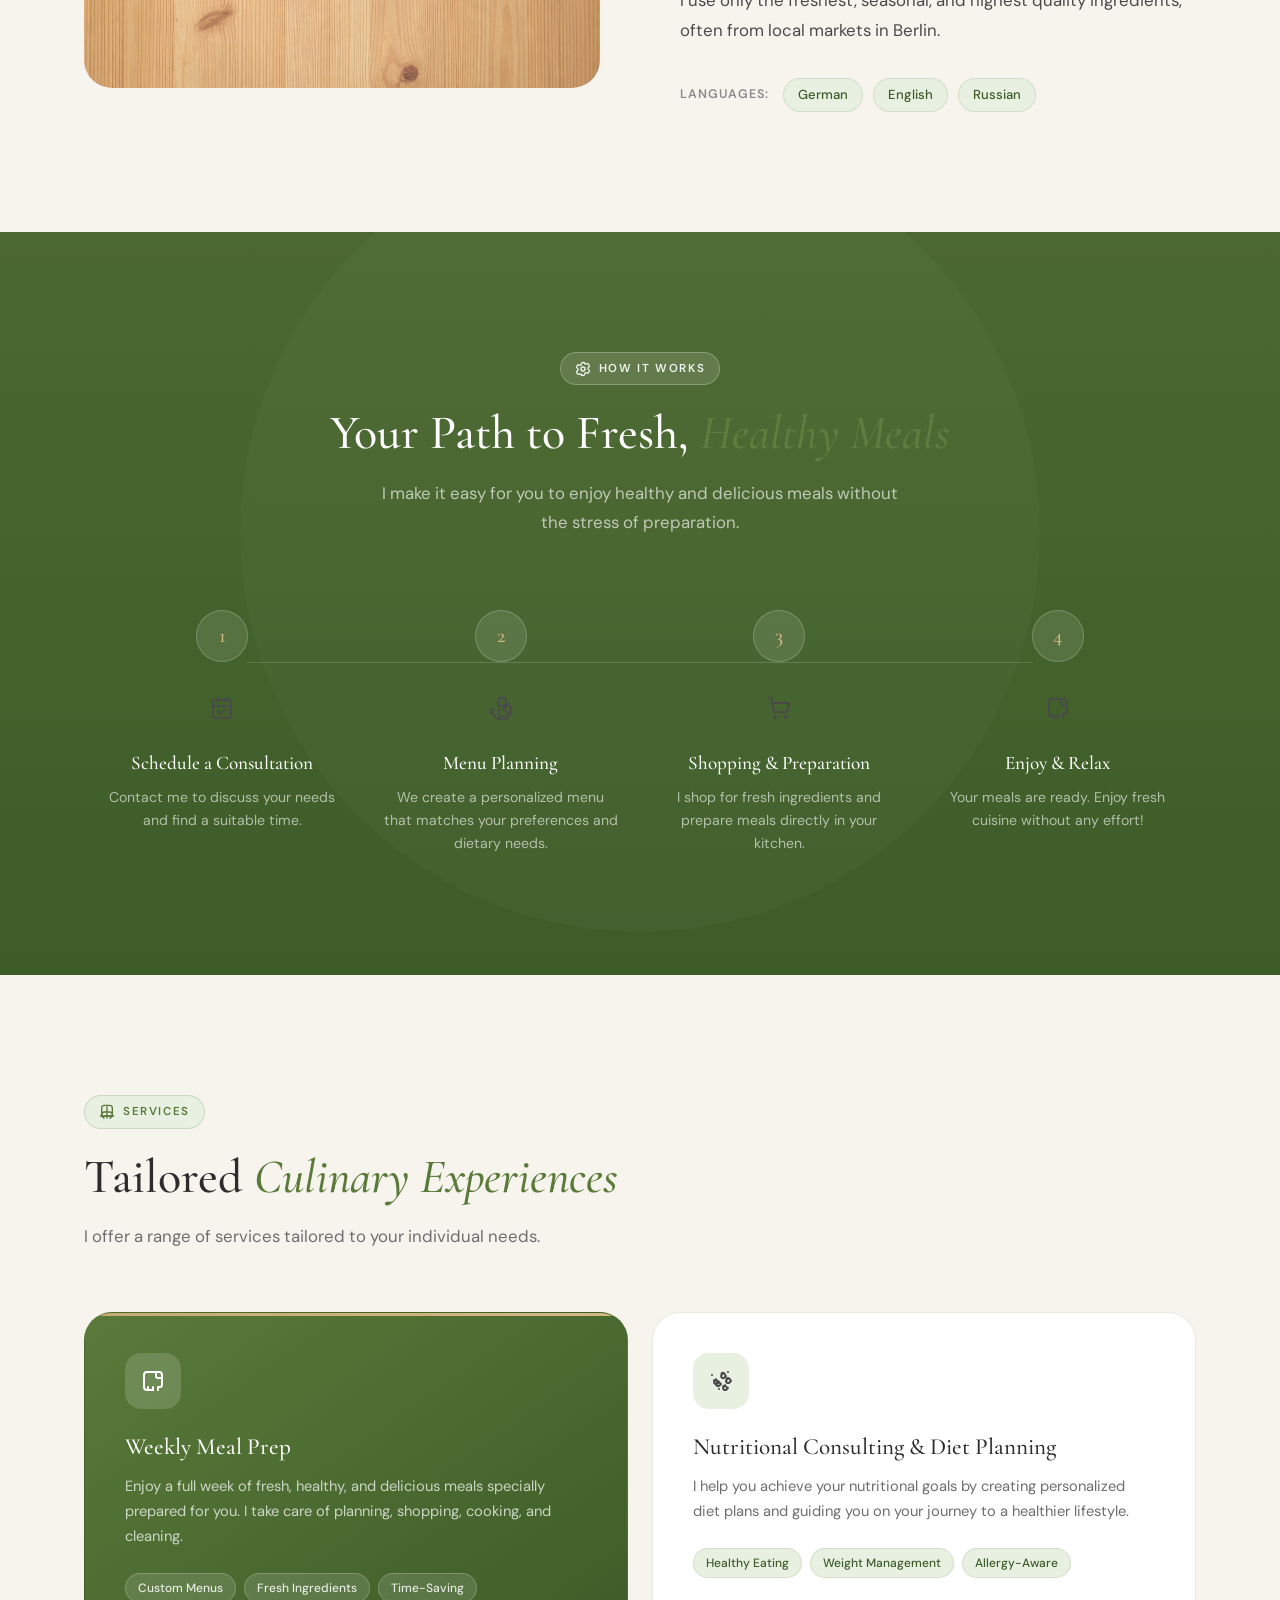
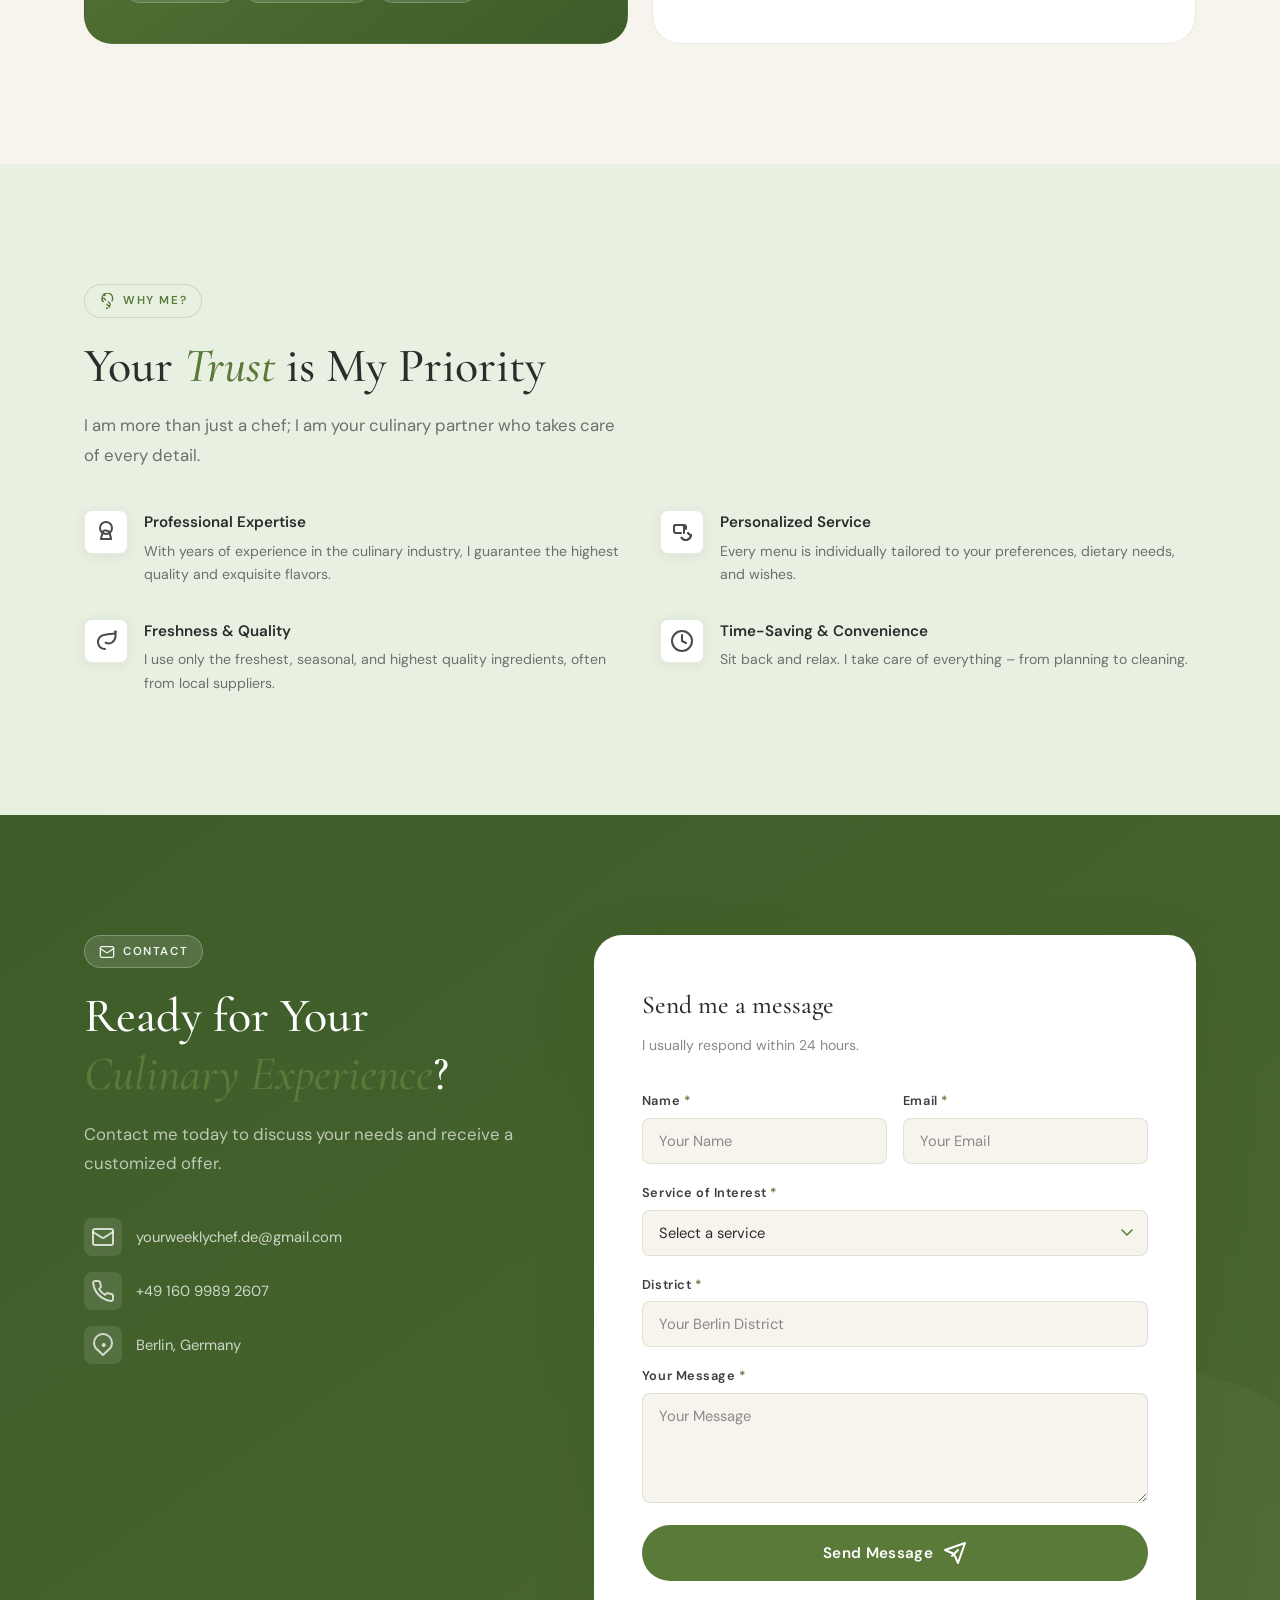
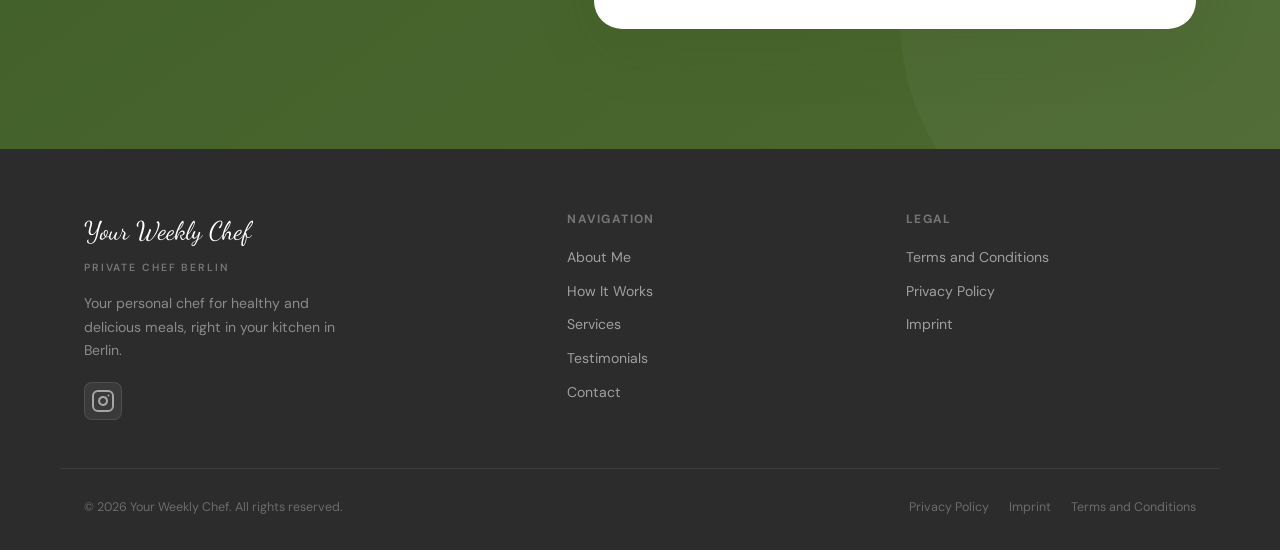
==== commit ce7537dd: "forms adjustments" ====
--- a/en/index.html
+++ b/en/index.html
@@ -1884,57 +1884,54 @@
             </div>
           </div>
         </div>
-
-       <div class="contact__form-wrap">
-          <h3 class="contact__form-title">Senden Sie mir eine Nachricht</h3>
-          <p class="contact__form-sub">Ich antworte in der Regel innerhalb von 24 Stunden.</p>
-         <form id="contact-form" class="form" action="https://formspree.io/f/xpqbreng" method="POST">
-  <!-- Остальной код формы остается таким же -->
-  <div class="form__row">
-    <div class="form__group">
-      <label for="name" class="form__label">Name <span>*</span></label>
-      <input type="text" id="name" name="name" class="form__input" placeholder="Ihr Name" required />
-      <span class="form__error">Bitte geben Sie Ihren Namen ein.</span>
-    </div>
-    <div class="form__group">
-      <label for="email" class="form__label">E-Mail <span>*</span></label>
-      <input type="email" id="email" name="email" class="form__input" placeholder="Ihre E-Mail" required />
-      <span class="form__error">Bitte geben Sie eine gültige E-Mail-Adresse ein.</span>
-    </div>
-  </div>
-  <div class="form__group">
-    <label for="service" class="form__label">Interessierte Dienstleistung <span>*</span></label>
-    <select id="service" name="service" class="form__select" required>
-      <option value="">Wählen Sie eine Dienstleistung</option>
-      <option value="meal-prep">Wöchentliches Meal Prep</option>
-      <option value="events">Besondere Anlässe & Dinnerpartys</option>
-      <option value="consulting">Ernährungsberatung & Diätplanung</option>
-      <option value="classes">Kochkurse & Workshops</option>
-      <option value="other">Sonstiges</option>
-    </select>
-    <span class="form__error">Bitte wählen Sie eine Dienstleistung.</span>
-  </div>
-  <div class="form__group">
-    <label for="district" class="form__label">Bezirk <span>*</span></label>
-    <input type="text" id="district" name="district" class="form__input" placeholder="Ihr Bezirk in Berlin" required />
-    <span class="form__error">Bitte geben Sie Ihren Bezirk ein.</span>
-  </div>
-  <div class="form__group">
-    <label for="message" class="form__label">Ihre Nachricht <span>*</span></label>
-    <textarea id="message" name="message" class="form__textarea" placeholder="Ihre Nachricht" required></textarea>
-    <span class="form__error">Bitte geben Sie Ihre Nachricht ein.</span>
-  </div>
-  <button type="submit" class="form__submit btn-green">
-    Nachricht senden
-    <svg xmlns="http://www.w3.org/2000/svg" width="24" height="24" viewBox="0 0 24 24" fill="none" stroke="currentColor" stroke-width="2" stroke-linecap="round" stroke-linejoin="round" class="lucide lucide-send"><path d="m22 2-7 20-4-9-9-4 20-7Z"/><path d="M15 9l-6 6"/></svg>
-  </button>
+<div class="contact__form-wrap">
+<h3 class="contact__form-title">Send me a message</h3>
+<p class="contact__form-sub">I usually respond within 24 hours.</p>
+<form id="contact-form" class="form" action="https://formspree.io/f/xpqbreng" method="POST">
+<!-- The rest of the form code remains the same -->
+<div class="form__row">
+<div class="form__group">
+<label for="name" class="form__label">Name <span>*</span></label>
+<input type="text" id="name" name="name" class="form__input" placeholder="Your Name" required />
+<span class="form__error">Please enter your name.</span>
+</div>
+<div class="form__group">
+<label for="email" class="form__label">Email <span>*</span></label>
+<input type="email" id="email" name="email" class="form__input" placeholder="Your Email" required />
+<span class="form__error">Please enter a valid email address.</span>
+</div>
+</div>
+<div class="form__group">
+<label for="service" class="form__label">Service of Interest <span>*</span></label>
+<select id="service" name="service" class="form__select" required>
+<option value="">Select a service</option>
+<option value="meal-prep">Weekly Meal Prep</option>
+<option value="consulting">Nutritional Consulting & Diet Planning</option>
+<option value="other">Other</option>
+</select>
+<span class="form__error">Please select a service.</span>
+</div>
+<div class="form__group">
+<label for="district" class="form__label">District <span>*</span></label>
+<input type="text" id="district" name="district" class="form__input" placeholder="Your Berlin District" required />
+<span class="form__error">Please enter your district.</span>
+</div>
+<div class="form__group">
+<label for="message" class="form__label">Your Message <span>*</span></label>
+<textarea id="message" name="message" class="form__textarea" placeholder="Your Message" required></textarea>
+<span class="form__error">Please enter your message.</span>
+</div>
+<button type="submit" class="form__submit btn-green">
+Send Message
+<svg xmlns="http://www.w3.org/2000/svg" width="24" height="24" viewBox="0 0 24 24" fill="none" stroke="currentColor" stroke-width="2" stroke-linecap="round" stroke-linejoin="round" class="lucide lucide-send"><path d="m22 2-7 20-4-9-9-4 20-7Z"/><path d="M15 9l-6 6"/></svg>
+</button>
 </form>
-            <div class="form__success">
-  <div class="form__success-icon">
-    <svg xmlns="http://www.w3.org/2000/svg" width="24" height="24" viewBox="0 0 24 24" fill="none" stroke="currentColor" stroke-width="2" stroke-linecap="round" stroke-linejoin="round" class="lucide lucide-check-circle"><path d="M22 11.08V12a10 10 0 1 1-5.93-9.14"/><path d="m9 11 3 3L22 4"/></svg>
-  </div>
-  <h3 class="form__success-title">Vielen Dank!</h3>
-  <p class="form__success-text">Ihre Nachricht wurde erfolgreich gesendet. Ich melde mich in Kürze bei Ihnen.</p>
+<div class="form__success">
+<div class="form__success-icon">
+<svg xmlns="http://www.w3.org/2000/svg" width="24" height="24" viewBox="0 0 24 24" fill="none" stroke="currentColor" stroke-width="2" stroke-linecap="round" stroke-linejoin="round" class="lucide lucide-check-circle"><path d="M22 11.08V12a10 10 0 1 1-5.93-9.14"/><path d="m9 11 3 3L22 4"/></svg>
+</div>
+<h3 class="form__success-title">Thank You!</h3>
+<p class="form__success-text">Your message has been sent successfully. I will get back to you shortly.</p>
 </div>
 
       </div>
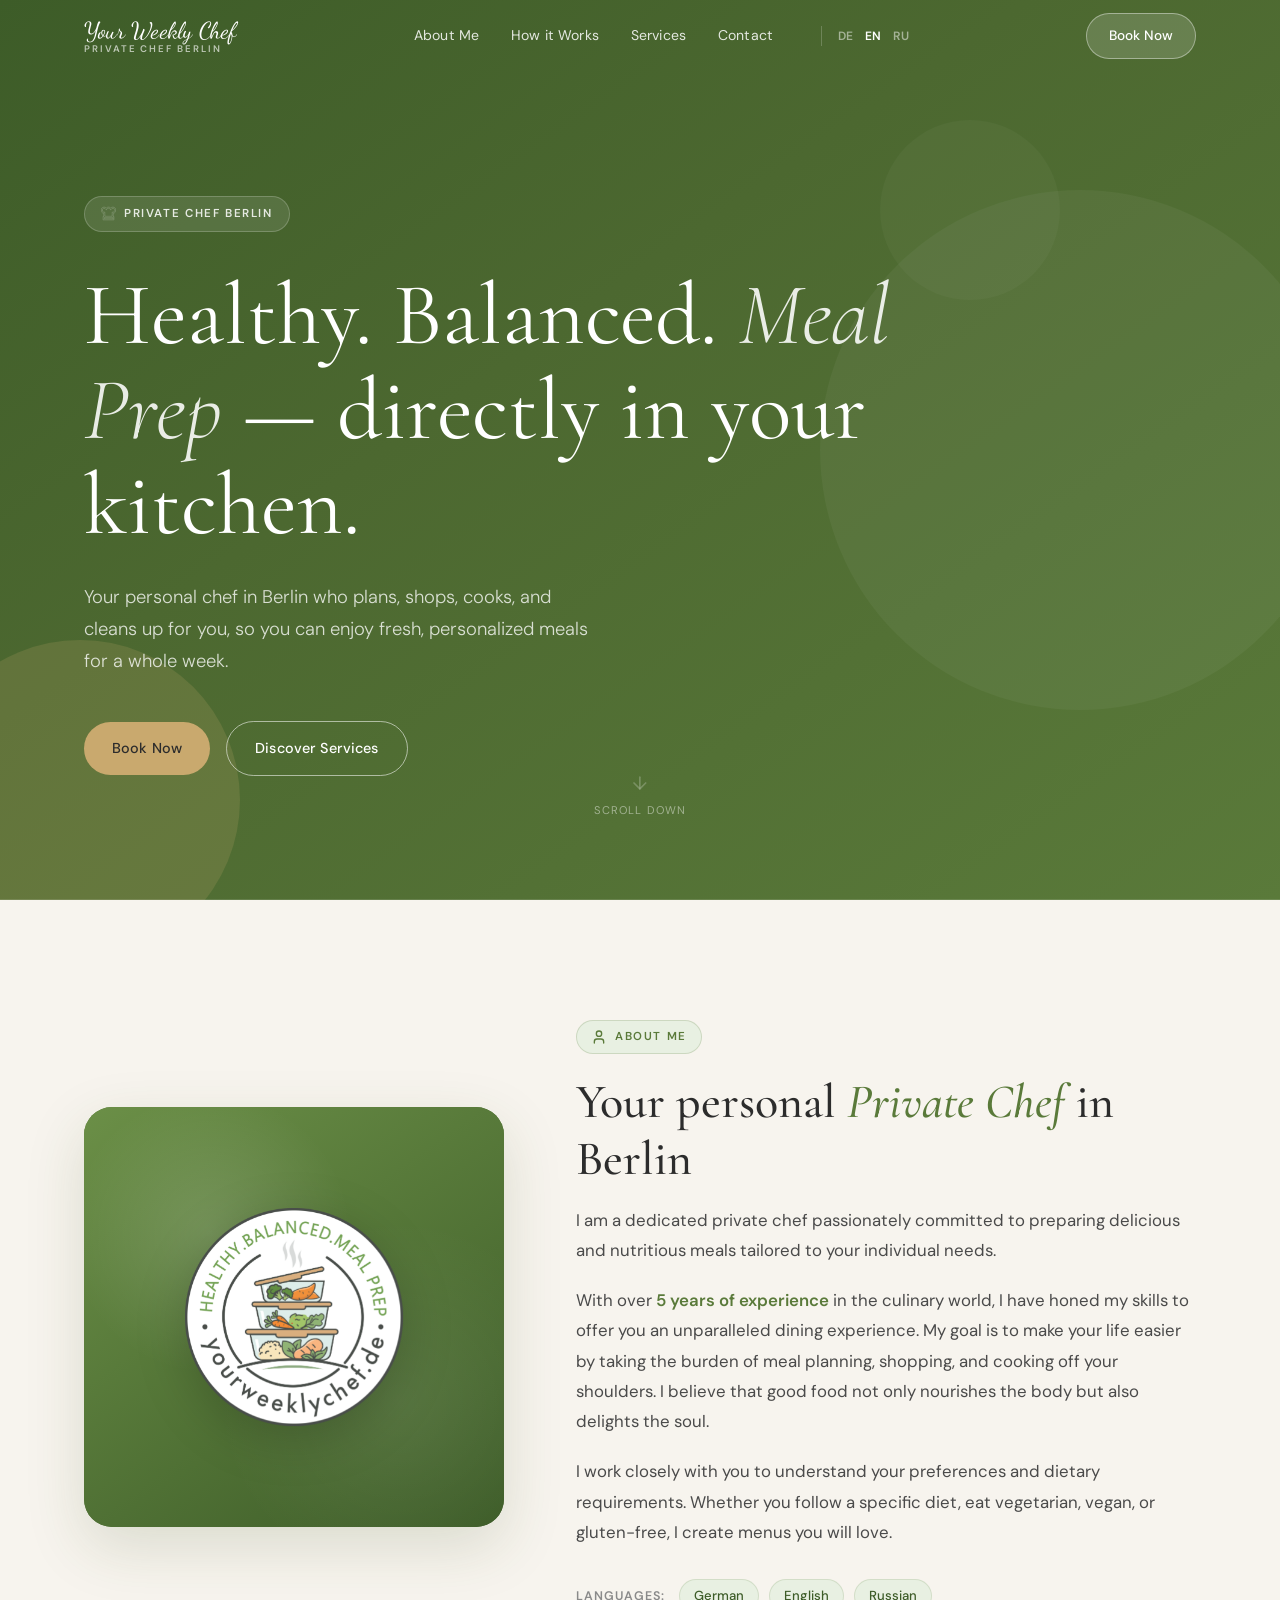
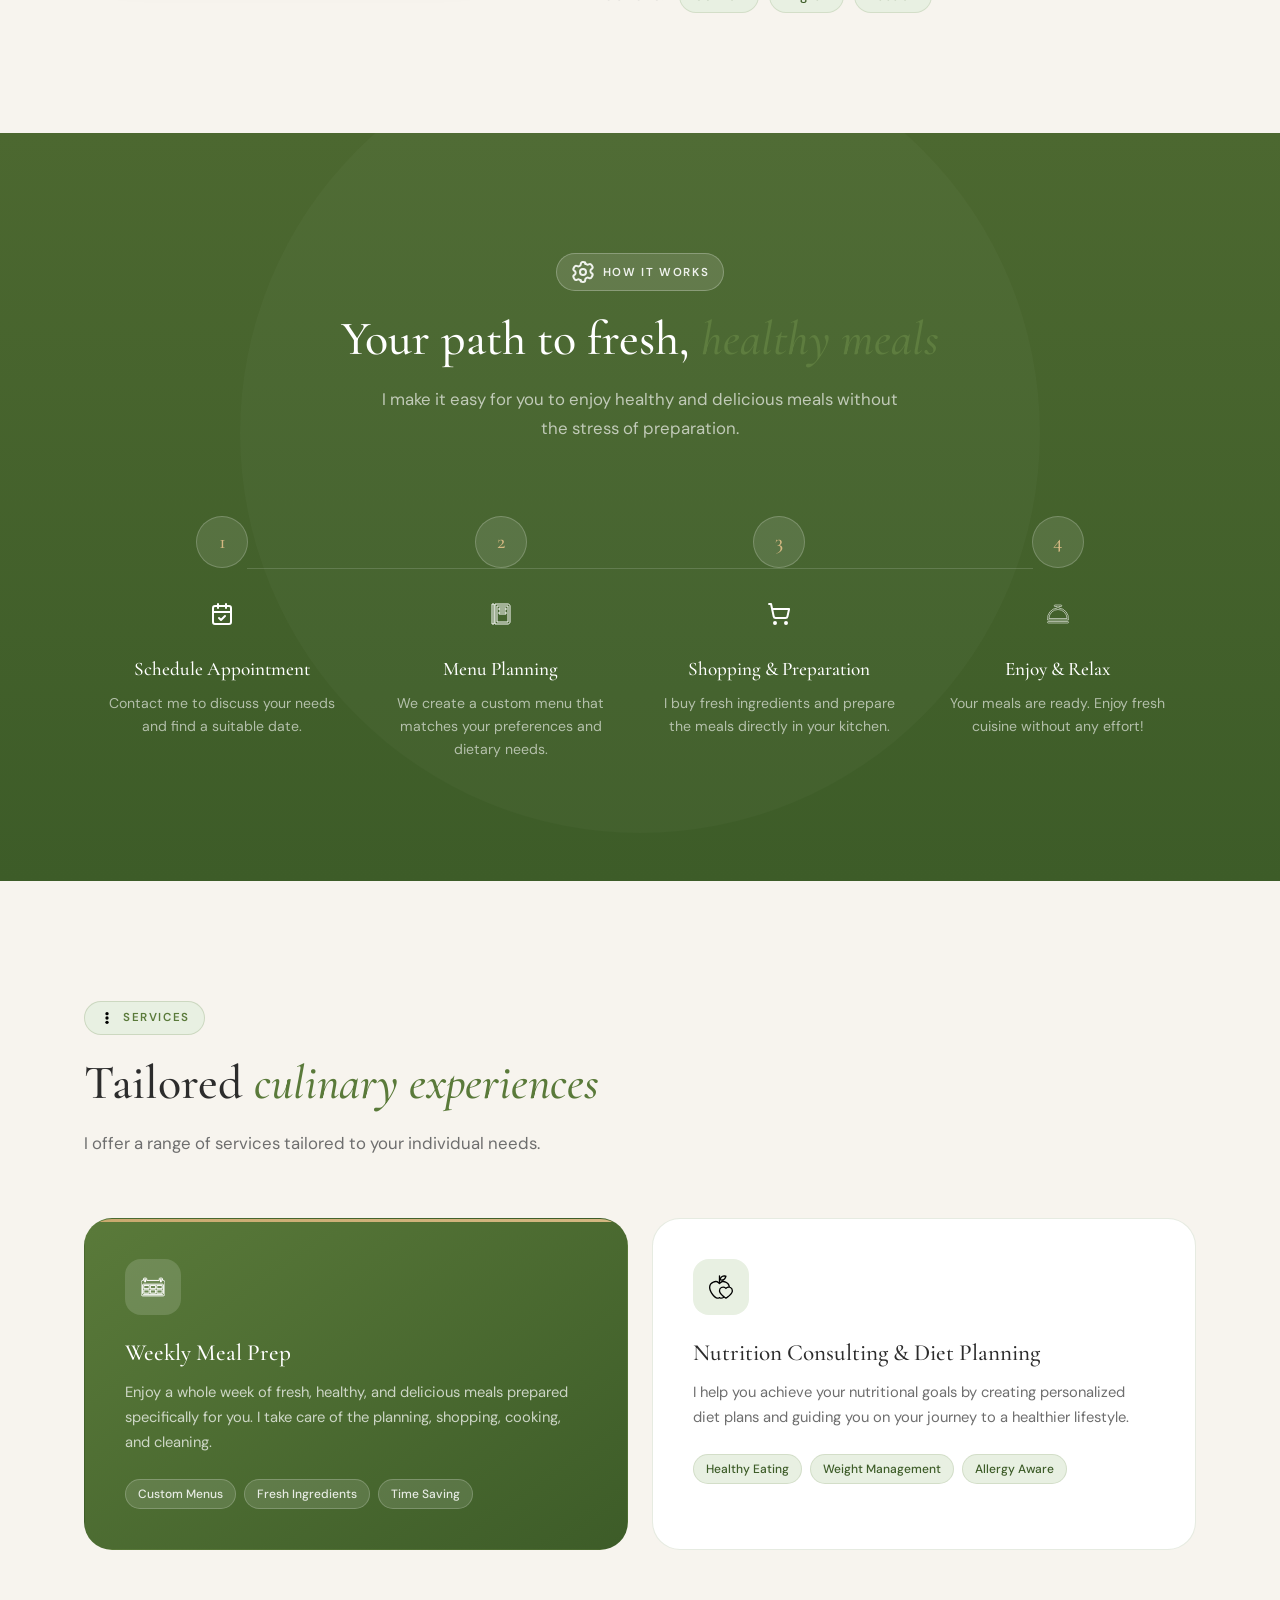
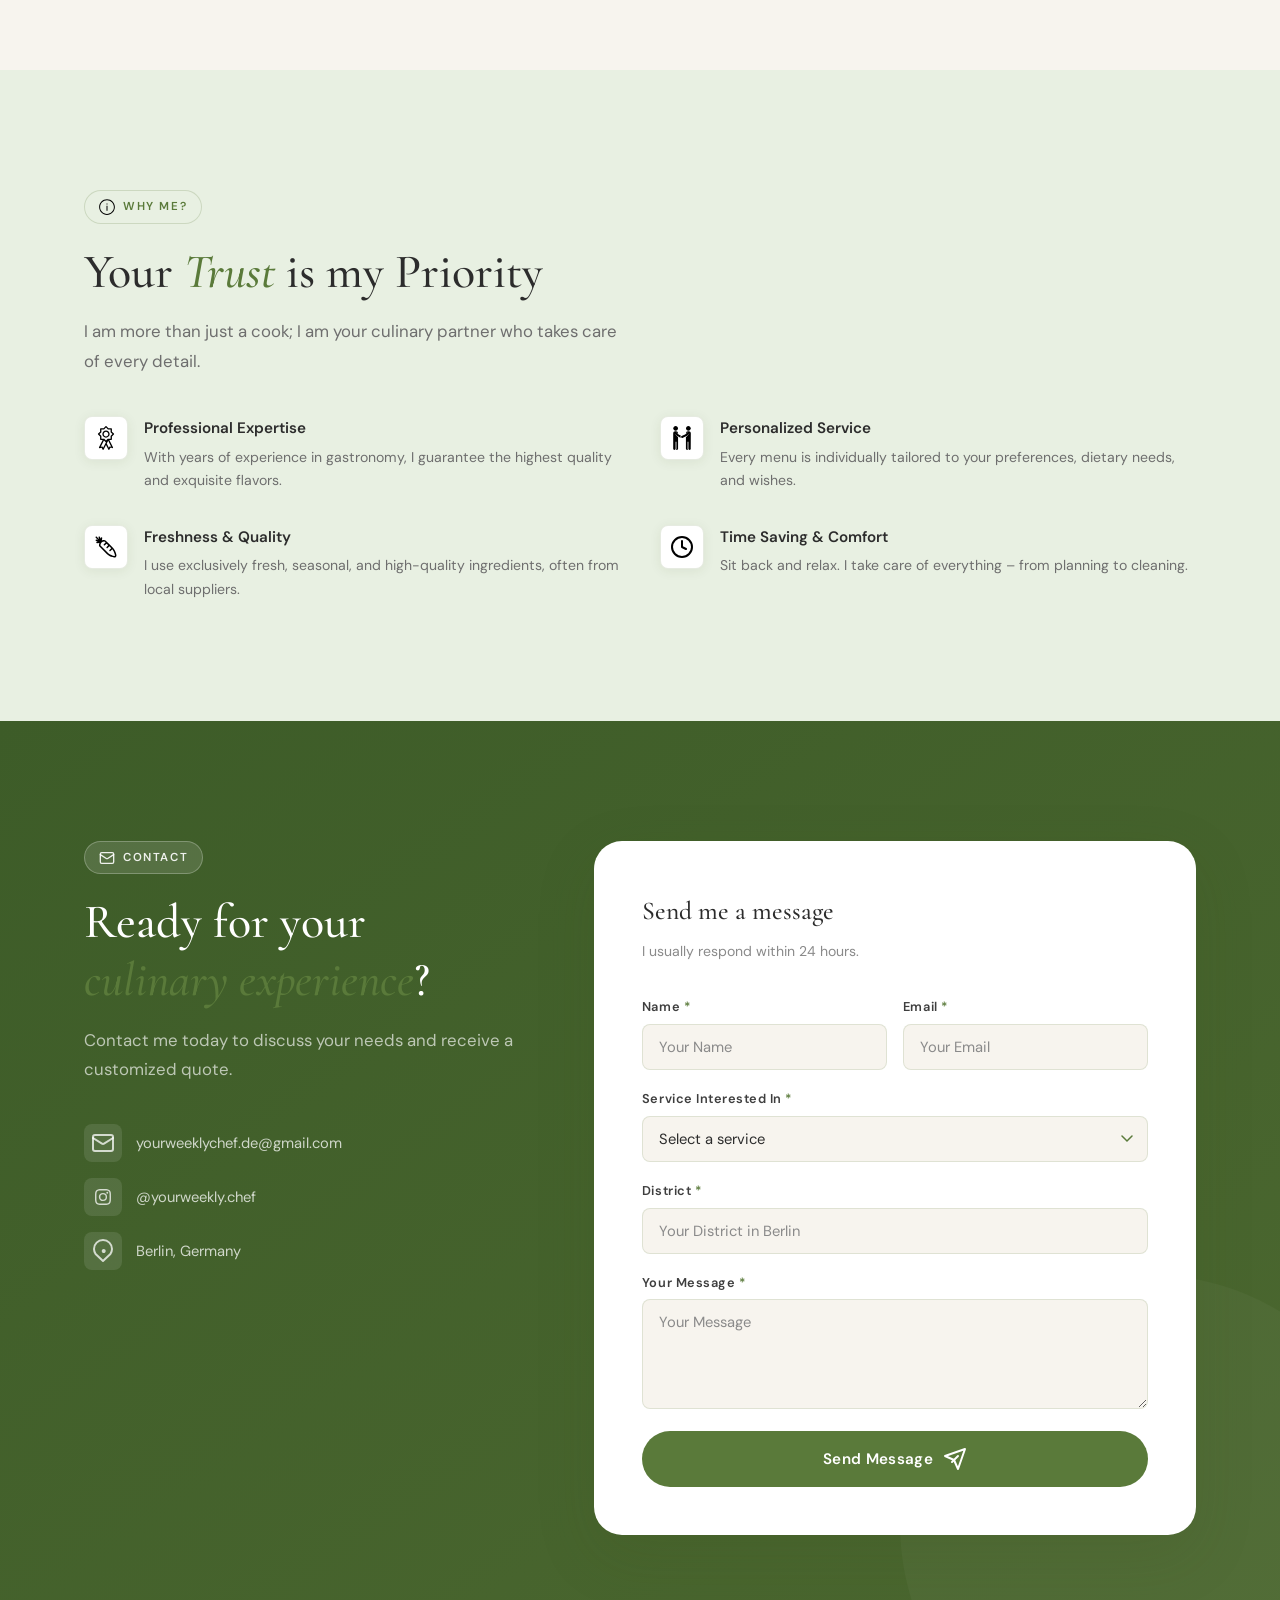
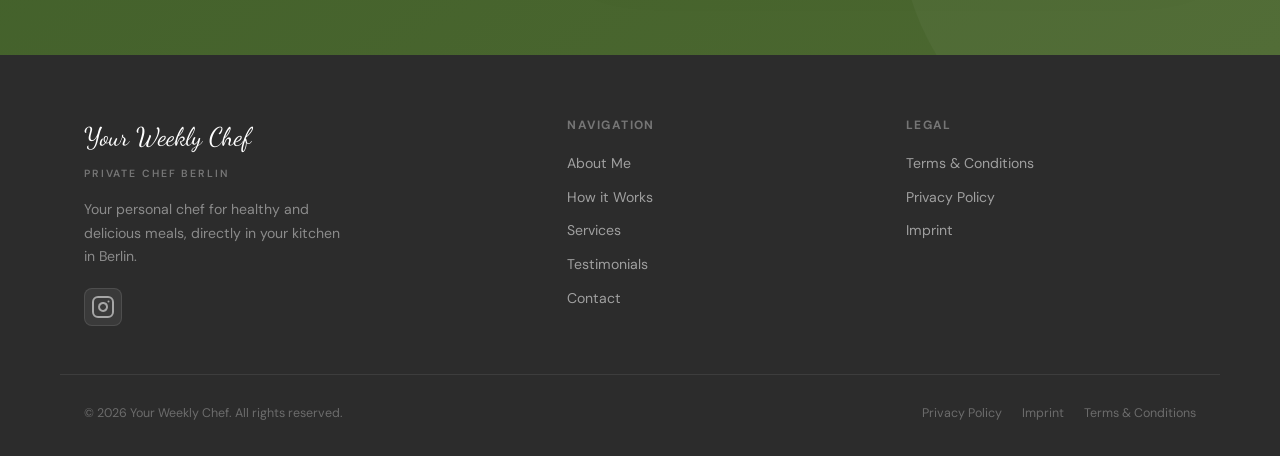
==== commit a5678174: "changed about version in all lang" ====
--- a/en/index.html
+++ b/en/index.html
@@ -1,11 +1,12 @@
+
 <!DOCTYPE html>
-<html lang="en">
+<html lang="de">
 <head>
   <meta charset="UTF-8" />
   <meta name="viewport" content="width=device-width, initial-scale=1.0" />
-  <title>Your Weekly Chef — Private Chef Berlin</title>
+  <title>Your Weekly Chef — Privatkoch & Personal Chef Berlin</title>
   <link rel="icon" type="image/png" href="/favicon.png">
-  <meta name="description" content="Your Weekly Chef — Berlin-based private chef specializing in in-home MealPrep. I plan, shop, cook, and clean up so you enjoy a full week of fresh, personalized meals." />
+  <meta name="description" content="Your Weekly Chef bietet exklusive Privatkoch- und Personal Chef-Dienste in Berlin. Genießen Sie maßgeschneiderte Menüs, Einkauf und Kochen direkt bei Ihnen zu Hause. Buchen Sie jetzt Ihren persönlichen Koch!" />
   <link rel="preconnect" href="https://fonts.googleapis.com" />
   <link rel="preconnect" href="https://fonts.gstatic.com" crossorigin />
   <link href="https://fonts.googleapis.com/css2?family=Cormorant+Garamond:ital,wght@0,300;0,400;0,500;0,600;1,300;1,400;1,500&family=DM+Sans:ital,opsz,wght@0,9..40,300;0,9..40,400;0,9..40,500;0,9..40,600;1,9..40,300&family=Dancing+Script:wght@500;600&display=swap" rel="stylesheet" />
@@ -456,155 +457,258 @@
       animation: bounce 2.5s ease-in-out infinite;
     }
 
-    .hero__scroll svg { opacity: 0.5;
-    }
+    .hero__scroll svg { opacity: 0.5; }
 
     @keyframes bounce {
       0%, 100% { transform: translateX(-50%) translateY(0); }
       50% { transform: translateX(-50%) translateY(6px); }
     }
 
-    /* ─── About ─────────────────────────────────────────────────── */
-    .about {
-      padding: 120px 0;
-      background: var(--cream);
-    }
-
-    .about__inner {
-      display: grid;
-      grid-template-columns: 1fr 1fr;
-      gap: 80px;
-      align-items: center;
-    }
-
-    .about__visual {
-      position: relative;
-    }
-
-     .about__photo-wrap {
+ /* ─── About ─────────────────────────────────────────────────── */
+.about {
+  padding: 120px 0;
+  background: var(--cream);
+}
+
+.about__inner {
+  display: grid;
+  grid-template-columns: minmax(280px, 420px) 1fr;
+  gap: 72px;
+  align-items: center;
+}
+
+.about__visual {
   position: relative;
+  width: 100%;
+  max-width: 420px;
+}
+
+.about__photo-wrap {
+  position: relative;
+  width: 100%;
+  aspect-ratio: 1 / 1;
   border-radius: var(--radius-lg);
   overflow: hidden;
-  aspect-ratio: 4/5;
-  background: linear-gradient(145deg, var(--green-main) 0%, var(--green-dark) 100%); /* Запасной цвет, пока грузится фото */
-}
-
-
-    .about__photo-wrap img {
-  width: 100%;
-  height: 100%;
-  object-fit: cover;
-  object-position: center ;
-  display: block;
-}
-
-    .about__photo-inner {
-      width: 100%;
-      height: 100%;
-      display: flex;
-      flex-direction: column;
-      align-items: center;
-      justify-content: center;
-      gap: 20px;
-      padding: 40px;
-    }
-
-    .about__photo-inner svg {
-      width: 96px;
-      height: 96px;
-      border-radius: 50%;
-      background: rgba(255,255,255,0.12);
-      display: flex;
-      align-items: center;
-      justify-content: center;
-      font-size: 2.8rem;
-    }
-
-    .about__photo-text {
-      font-family: var(--font-serif);
-      font-size: 1.6rem;
-      font-style: italic;
-      color: rgba(255,255,255,0.85);
-      text-align: center;
-      line-height: 1.4;
-    }
-
-    .about__photo-sub {
-      font-size: 0.78rem;
-      font-weight: 500;
-      letter-spacing: 0.12em;
-      text-transform: uppercase;
-      color: rgba(255,255,255,0.5);
-    }
-
-    .about__accent-card {
-      position: absolute;
-      bottom: -24px;
-      right: -24px;
-      background: var(--tan);
-      border-radius: var(--radius-md);
-      padding: 20px 24px;
-      box-shadow: var(--shadow-md);
-    }
-
-    .about__accent-card-num {
-      font-family: var(--font-serif);
-      font-size: 2.2rem;
-      font-weight: 600;
-      color: var(--charcoal);
-      line-height: 1;
-    }
-
-    .about__accent-card-label {
-      font-size: 0.75rem;
-      font-weight: 500;
-      color: rgba(44,44,44,0.7);
-      margin-top: 4px;
-      letter-spacing: 0.04em;
-    }
-
-    .about__text {
-      font-size: 1.05rem;
-      color: var(--text-body);
-      line-height: 1.8;
-      margin-bottom: 20px;
-    }
-
-    .about__text strong {
-      color: var(--green-main);
-      font-weight: 600;
-    }
-
-    .about__langs {
-      display: flex;
-      align-items: center;
-      gap: 10px;
-      margin-top: 32px;
-      flex-wrap: wrap;
-    }
-
-    .about__lang-label {
-      font-size: 0.78rem;
-      font-weight: 600;
-      letter-spacing: 0.08em;
-      text-transform: uppercase;
-      color: var(--text-muted);
-      margin-right: 4px;
-    }
-
-    .about__lang-tag {
-      display: inline-flex;
-      align-items: center;
-      gap: 6px;
-      background: var(--mint);
-      border: 1px solid var(--border);
-      border-radius: var(--radius-full);
-      padding: 5px 14px;
-      font-size: 0.82rem;
-      font-weight: 500;
-      color: var(--green-dark);
-    }
-
+  background: linear-gradient(145deg, var(--green-main) 0%, var(--green-dark) 100%);
+  box-shadow: var(--shadow-lg);
+  display: flex;
+  align-items: center;
+  justify-content: center;
+  isolation: isolate;
+}
+
+.about__logo-bg {
+  position: absolute;
+  inset: 0;
+  background:
+    radial-gradient(circle at 30% 30%, rgba(255,255,255,0.14), transparent 34%),
+    radial-gradient(circle at 75% 70%, rgba(255,255,255,0.08), transparent 42%),
+    linear-gradient(145deg, var(--green-light) 0%, var(--green-dark) 100%);
+  z-index: 1;
+}
+
+.about__logo-img {
+  position: relative;
+  z-index: 2;
+  width: clamp(120px, 52%, 220px);
+  height: auto;
+  object-fit: contain;
+  filter: drop-shadow(0 12px 24px rgba(0,0,0,0.18));
+}
+
+.about__logo-img--desktop {
+  opacity: 0;
+  transform: scale(0.84) translateY(14px);
+  will-change: transform, opacity;
+}
+
+.about__logo-img--mobile {
+  display: none;
+  opacity: 1;
+  transform: none;
+  filter: none;
+}
+
+.about__logo-reveal::after {
+  content: "";
+  position: absolute;
+  inset: 0;
+  background: linear-gradient(
+    90deg,
+    var(--green-dark) 0%,
+    rgba(61,92,40,0.96) 35%,
+    rgba(61,92,40,0.55) 62%,
+    transparent 100%
+  );
+  z-index: 3;
+  opacity: 0;
+  transform: translateX(0);
+  pointer-events: none;
+}
+
+.about__logo-reveal.is-visible .about__logo-img--desktop {
+  animation: logoReveal 1.25s cubic-bezier(0.22, 1, 0.36, 1) forwards;
+  animation-delay: 0.12s;
+}
+
+.about__logo-reveal.is-visible::after {
+  opacity: 1;
+  animation: logoSweep 1.35s cubic-bezier(0.22, 1, 0.36, 1) forwards;
+}
+
+@keyframes logoReveal {
+  0% {
+    opacity: 0;
+    transform: scale(0.84) translateY(16px);
+  }
+  100% {
+    opacity: 1;
+    transform: scale(1) translateY(0);
+  }
+}
+
+@keyframes logoSweep {
+  0% {
+    opacity: 1;
+    transform: translateX(0);
+  }
+  78% {
+    opacity: 1;
+    transform: translateX(100%);
+  }
+  100% {
+    opacity: 0;
+    transform: translateX(112%);
+  }
+}
+
+.about__content {
+  min-width: 0;
+}
+
+.about .section-subtitle {
+  font-size: 1.05rem;
+  color: var(--text-body);
+  line-height: 1.8;
+  max-width: 62ch;
+  margin-bottom: 20px;
+}
+
+.about__text {
+  font-size: 1.05rem;
+  color: var(--text-body);
+  line-height: 1.8;
+  margin-bottom: 20px;
+  max-width: 62ch;
+}
+
+.about__text strong {
+  color: var(--green-main);
+  font-weight: 600;
+}
+
+.about__langs {
+  display: flex;
+  align-items: center;
+  gap: 10px;
+  margin-top: 32px;
+  flex-wrap: wrap;
+}
+
+.about__lang-label {
+  font-size: 0.78rem;
+  font-weight: 600;
+  letter-spacing: 0.08em;
+  text-transform: uppercase;
+  color: var(--text-muted);
+  margin-right: 4px;
+}
+
+.about__lang-tag {
+  display: inline-flex;
+  align-items: center;
+  gap: 6px;
+  background: var(--mint);
+  border: 1px solid var(--border);
+  border-radius: var(--radius-full);
+  padding: 5px 14px;
+  font-size: 0.82rem;
+  font-weight: 500;
+  color: var(--green-dark);
+}
+
+@media (max-width: 1024px) {
+  .about__inner {
+    grid-template-columns: 1fr;
+    gap: 48px;
+  }
+
+  .about__visual {
+    margin: 0 auto;
+    max-width: 420px;
+  }
+
+  .about__photo-wrap {
+    aspect-ratio: 16 / 9;
+    max-height: 340px;
+  }
+}
+
+@media (max-width: 768px) {
+  .about {
+    padding: 88px 0;
+    background: var(--white);
+  }
+
+  .about__inner {
+    gap: 36px;
+  }
+
+  .about__visual {
+    max-width: 320px;
+    width: 100%;
+    margin: 0 auto;
+  }
+
+  .about__photo-wrap {
+    aspect-ratio: 1 / 1;
+    background: var(--white);
+    box-shadow: none;
+    border: 1px solid var(--border);
+  }
+
+  .about__logo-bg,
+  .about__logo-reveal::after,
+  .about__logo-img--desktop {
+    display: none !important;
+  }
+
+  .about__logo-img--mobile {
+    display: block;
+    width: clamp(110px, 52%, 180px);
+  }
+
+  .about .section-subtitle,
+  .about__text {
+    font-size: 1rem;
+    line-height: 1.75;
+    max-width: 100%;
+  }
+}
+
+@media (max-width: 480px) {
+  .about__visual {
+    max-width: 280px;
+  }
+
+  .about__photo-wrap {
+    border-radius: 22px;
+  }
+
+  .about__logo-img--mobile {
+    width: clamp(96px, 48%, 150px);
+  }
+}
     /* ─── How It Works ──────────────────────────────────────────── */
     .how {
       padding: 120px 0;
@@ -901,96 +1005,6 @@
       line-height: 1.65;
     }
 
-    /* ─── Testimonials ──────────────────────────────────────────── */
-    .testimonials {
-      padding: 120px 0;
-      background: var(--cream-dark);
-    }
-
-    .testimonials__header {
-      text-align: center;
-      margin-bottom: 60px;
-    }
-
-    .testimonials__header .section-subtitle {
-      margin: 0 auto;
-    }
-
-    .testimonials__grid {
-      display: grid;
-      grid-template-columns: repeat(3, 1fr);
-      gap: 24px;
-    }
-
-    .testimonial-card {
-      background: var(--white);
-      border-radius: var(--radius-lg);
-      padding: 36px;
-      border: 1px solid var(--border);
-      box-shadow: var(--shadow-sm);
-      transition: var(--transition);
-      display: flex;
-      flex-direction: column;
-    }
-
-    .testimonial-card:hover {
-      transform: translateY(-4px);
-      box-shadow: var(--shadow-md);
-    }
-
-    .testimonial-card__stars {
-      display: flex;
-      gap: 3px;
-      margin-bottom: 20px;
-    }
-
-    .testimonial-card__star {
-      color: var(--tan);
-      font-size: 1rem;
-    }
-
-    .testimonial-card__quote {
-      font-family: var(--font-serif);
-      font-size: 1.1rem;
-      font-style: italic;
-      color: var(--charcoal-mid);
-      line-height: 1.7;
-      flex: 1;
-      margin-bottom: 28px;
-    }
-
-    .testimonial-card__author {
-      display: flex;
-      align-items: center;
-      gap: 14px;
-    }
-
-    .testimonial-card__avatar {
-      width: 44px;
-      height: 44px;
-      border-radius: 50%;
-      background: linear-gradient(135deg, var(--green-muted), var(--green-main));
-      display: flex;
-      align-items: center;
-      justify-content: center;
-      font-family: var(--font-serif);
-      font-size: 1.1rem;
-      font-weight: 500;
-      color: var(--white);
-      flex-shrink: 0;
-    }
-
-    .testimonial-card__name {
-      font-weight: 600;
-      font-size: 0.9rem;
-      color: var(--charcoal);
-    }
-
-    .testimonial-card__meta {
-      font-size: 0.78rem;
-      color: var(--text-muted);
-      margin-top: 2px;
-    }
 
     /* ─── Booking / Contact ─────────────────────────────────────── */
     .contact {
@@ -1149,7 +1163,7 @@
 
     .form__select {
       appearance: none;
-      background-image: url("data:image/svg+xml,%3Csvg xmlns=\'http://www.w3.org/2000/svg\' width=\'12\' height=\'8\' viewBox=\'0 0 12 8\'%3E%3Cpath d=\'M1 1l5 5 5-5\' stroke=\'%235A7A3A\' stroke-width=\'1.5\' fill=\'none\' stroke-linecap=\'round\'%3E%3C/path%3E%3C/svg%3E");
+      background-image: url("data:image/svg+xml,%3Csvg xmlns='http://www.w3.org/2000/svg' width='12' height='8' viewBox='0 0 12 8'%3E%3Cpath d='M1 1l5 5 5-5' stroke='%235A7A3A' stroke-width='1.5' fill='none' stroke-linecap='round'/%3E%3C/svg%3E");
       background-repeat: no-repeat;
       background-position: right 14px center;
       padding-right: 36px;
@@ -1282,7 +1296,6 @@
 
     .footer__social {
       display: flex;
-
       margin-top: 20px;
     }
 
@@ -1600,23 +1613,23 @@
 
   </style>
 </head>
+
 <body>
 
   <div class="scroll-progress"></div>
 
   <nav class="nav">
     <div class="nav__inner container">
-      <a href="/en/" class="nav__logo">
+      <a href="/" class="nav__logo">
         <span class="nav__logo-script">Your Weekly Chef</span>
         <span class="nav__logo-sub">Private Chef Berlin</span>
       </a>
 
       <div class="nav__links">
-        <a href="/en/#about">About Me</a>
-        <a href="/en/#how-it-works">How It Works</a>
-        <a href="/en/#services">Services</a>
-        <a href="/en/#testimonials">Testimonials</a>
-        <a href="/en/#contact">Contact</a>
+        <a href="#about">About Me</a>
+        <a href="#how-it-works">How it Works</a>
+        <a href="#services">Services</a>
+        <a href="#contact">Contact</a>
         <div class="nav__lang-switcher">
           <a href="/" class="lang-link">DE</a>
           <a href="/en/" class="lang-link active">EN</a>
@@ -1624,7 +1637,7 @@
         </div>
       </div>
 
-      <a href="/en/#contact" class="nav__cta btn-primary">Book Now</a>
+      <a href="#contact" class="nav__cta btn-primary">Book Now</a>
 
       <button class="nav__hamburger">
         <span></span>
@@ -1634,11 +1647,12 @@
     </div>
 
     <div class="nav__mobile">
-      <a href="/en/#about">About Me</a>
-      <a href="/en/#how-it-works">How It Works</a>
-      <a href="/en/#services">Services</a>
-      <a href="/en/#contact">Contact</a>
-      <a href="/en/#contact" class="btn-primary">Book Now</a>
+      <a href="#about">About Me</a>
+      <a href="#how-it-works">How it Works</a>
+      <a href="#services">Services</a>
+      <a href="#testimonials">Testimonials</a>
+      <a href="#contact">Contact</a>
+      <a href="#contact" class="btn-primary">Book Now</a>
       <div class="nav__lang-switcher">
         <a href="/" class="lang-link">DE</a>
         <a href="/en/" class="lang-link active">EN</a>
@@ -1656,59 +1670,72 @@
 
       <div class="hero__inner container">
         <div class="hero__badge">
-          <svg xmlns="http://www.w3.org/2000/svg" width="16" height="16" viewBox="0 0 24 24" fill="none" stroke="currentColor" stroke-width="2" stroke-linecap="round" stroke-linejoin="round" class="lucide lucide-chef-hat"><path d="M12 2a3 3 0 0 0-3 3v2a3 3 0 0 0 3 3h2a3 3 0 0 0 3-3V5a3 3 0 0 0-3-3Z"/><path d="M10 13v6a2 2 0 0 0 2 2c2.7 0 5.2-1.3 7-4l-4.5-4.5L20 8c1.7 2.7 2 6.4 2 7a9 9 0 0 1-9 9c-3.3 0-6.2-1.7-8-4.5l-.3-.5c-.3-.4-.6-.8-.9-1.2H2v-4h3"/></svg>
+<svg version="1.1" id="Capa_1" xmlns="http://www.w3.org/2000/svg" xmlns:xlink="http://www.w3.org/1999/xlink" x="0px" y="0px" viewBox="0 0 150 150" style="enable-background:new 0 0 392.262 392.262;" xml:space="preserve" width="15" height="15" fill="none" stroke="#FFFFFF" stroke-width="2" stroke-linecap="round" stroke-linejoin="round"><path id="XMLID_786_" d="M150 42.041c0 -17.144 -13.948 -31.092 -31.093 -31.092 -8.305 0 -16.191 3.359 -21.953 9.094 -5.762 -5.734 -13.649 -9.094 -21.954 -9.094s-16.191 3.359 -21.954 9.093c-5.762 -5.734 -13.649 -9.093 -21.954 -9.093C13.948 10.948 0 24.896 0 42.041c0 15.761 11.787 28.821 27.009 30.825v31.77h-6.501v34.416h108.983v-34.416h-6.501v-31.77c15.221 -2.006 27.009 -15.065 27.009 -30.825m-31.98 85.539h-86.039v-11.472h86.039zM11.472 42.041c0 -10.819 8.802 -19.62 19.621 -19.62 6.976 0 13.486 3.76 16.99 9.812l4.964 8.575 4.964 -8.575c3.504 -6.053 10.014 -9.812 16.99 -9.812s13.486 3.76 16.99 9.813l4.964 8.574 4.964 -8.574c3.504 -6.053 10.014 -9.812 16.99 -9.812 10.819 0 19.621 8.802 19.621 19.62s-8.802 19.621 -19.621 19.621c-0.374 0 -0.781 -0.015 -1.283 -0.047l-6.105 -0.394v41.452h-73.038v-41.452l-6.105 0.394a19.885 19.885 0 0 1 -1.283 0.047C20.274 61.662 11.472 52.86 11.472 42.041"/></svg>
           Private Chef Berlin
         </div>
-        <h1 class="hero__title">Healthy. Balanced. <em>Meal Prep</em> — right in your kitchen.</h1>
-        <p class="hero__subtitle">Your Weekly Chef — Berlin-based private chef specializing in in-home MealPrep. I plan, shop, cook, and clean up so you enjoy a full week of fresh, personalized meals.</p>
+        <h1 class="hero__title">Healthy. Balanced. <em>Meal Prep</em> — directly in your kitchen.</h1>
+        <p class="hero__subtitle">Your personal chef in Berlin who plans, shops, cooks, and cleans up for you, so you can enjoy fresh, personalized meals for a whole week.</p>
         <div class="hero__actions">
-          <a href="/en/#contact" class="btn btn-primary">Book Now</a>
-          <a href="/en/#services" class="btn btn-outline">Discover Services</a>
+          <a href="#contact" class="btn btn-primary">Book Now</a>
+          <a href="#services" class="btn btn-outline">Discover Services</a>
         </div>
 
-        <a href="/en/#about" class="hero__scroll">
+        <a href="#about" class="hero__scroll">
           <svg xmlns="http://www.w3.org/2000/svg" width="20" height="20" viewBox="0 0 24 24" fill="none" stroke="currentColor" stroke-width="2" stroke-linecap="round" stroke-linejoin="round" class="lucide lucide-arrow-down"><path d="M12 5v14"/><path d="m19 12-7 7-7-7"/></svg>
           Scroll Down
         </a>
       </div>
     </section>
 
-    <section class="about" id="about">
-      <div class="container about__inner">
-        <div class="about__visual">
-          <div class="about__photo-wrap">
-            <img src="img/first.PNG" alt="Chef" />
-
-          </div>
-
-        </div>
-        <div>
-          <div class="section-label">
-            <svg xmlns="http://www.w3.org/2000/svg" width="16" height="16" viewBox="0 0 24 24" fill="none" stroke="currentColor" stroke-width="2" stroke-linecap="round" stroke-linejoin="round" class="lucide lucide-user"><path d="M19 21v-2a4 4 0 0 0-4-4H9a4 4 0 0 0-4 4v2"/><circle cx="12" cy="7" r="4"/></svg>
-            About Me
-          </div>
-          <h2 class="section-title">Your Personal <em>Private Chef</em> in Berlin</h2>
-          <p class="section-subtitle">I am your dedicated private chef, passionately committed to preparing delicious and nutritious meals tailored to your individual needs.</p>
-          <p class="about__text">With over <strong>5 years of experience</strong> in the culinary world, I have honed my skills to provide you with an unparalleled dining experience. My goal is to make your life easier by taking away the burden of meal planning, shopping, cooking, and cleaning. I believe that good food not only nourishes the body but also delights the soul.</p>
-          <p class="about__text">I work closely with you to understand your preferences, dietary needs, and allergies. Whether you follow a special diet, eat vegetarian, vegan, or gluten-free, I will create menus you will love. I use only the freshest, seasonal, and highest quality ingredients, often from local markets in Berlin.</p>
-          <div class="about__langs">
-            <span class="about__lang-label">Languages:</span>
-            <span class="about__lang-tag">German</span>
-            <span class="about__lang-tag">English</span>
-            <span class="about__lang-tag">Russian</span>
-          </div>
-        </div>
+   <section class="about" id="about">
+  <div class="container about__inner">
+    <div class="about__visual">
+      <div class="about__photo-wrap about__logo-reveal">
+        <div class="about__logo-bg"></div>
+
+        <img src="img/logo.png" alt="Your Weekly Chef Logo" class="about__logo-img about__logo-img--desktop" />
+        <img src="img/logo.png" alt="Your Weekly Chef Logo" class="about__logo-img about__logo-img--mobile" />
       </div>
-    </section>
+    </div>
+
+    <div class="about__content">
+      <div class="section-label">
+        <svg xmlns="http://www.w3.org/2000/svg" width="16" height="16" viewBox="0 0 24 24" fill="none" stroke="currentColor" stroke-width="2" stroke-linecap="round" stroke-linejoin="round" class="lucide lucide-user"><path d="M19 21v-2a4 4 0 0 0-4-4H9a4 4 0 0 0-4 4v2"/><circle cx="12" cy="7" r="4"/></svg>
+        About Me
+      </div>
+
+      <h2 class="section-title">Your personal <em>Private Chef</em> in Berlin</h2>
+
+      <p class="section-subtitle">
+        I am a dedicated private chef passionately committed to preparing delicious and nutritious meals tailored to your individual needs.
+      </p>
+
+      <p class="about__text">
+        With over <strong>5 years of experience</strong> in the culinary world, I have honed my skills to offer you an unparalleled dining experience. My goal is to make your life easier by taking the burden of meal planning, shopping, and cooking off your shoulders. I believe that good food not only nourishes the body but also delights the soul.
+      </p>
+
+      <p class="about__text">
+        I work closely with you to understand your preferences and dietary requirements. Whether you follow a specific diet, eat vegetarian, vegan, or gluten-free, I create menus you will love.
+      </p>
+
+      <div class="about__langs">
+        <span class="about__lang-label">Languages:</span>
+        <span class="about__lang-tag">German</span>
+        <span class="about__lang-tag">English</span>
+        <span class="about__lang-tag">Russian</span>
+      </div>
+    </div>
+  </div>
+</section>
 
     <section class="how" id="how-it-works">
       <div class="container">
         <div class="how__header">
           <div class="section-label section-label--white">
-            <svg xmlns="http://www.w3.org/2000/svg" width="16" height="16" viewBox="0 0 24 24" fill="none" stroke="currentColor" stroke-width="2" stroke-linecap="round" stroke-linejoin="round" class="lucide lucide-settings"><path d="M12.22 2h-.44a2 2 0 0 0-2 2v.18a2 2 0 0 1-1 1.73l-.43.25a2 2 0 0 1-2 0l-.15-.08a2 2 0 0 0-2.73.73l-.78 1.31a2 2 0 0 0 .73 2.73l.15.08a2 2 0 0 1 1 1.73v.44a2 2 0 0 1-1 1.73l-.15.08a2 2 0 0 0-.73 2.73l.78 1.31a2 2 0 0 0 2.73.73l.15-.08a2 2 0 0 1 2 0l.43.25a2 2 0 0 1 1 1.73V20a2 2 0 0 0 2 2h.44a2 2 0 0 0 2-2v-.18a2 2 0 0 1 1-1.73l.43-.25a2 2 0 0 1 2 0l.15.08a2 2 0 0 0 2.73-.73l.78-1.31a2 2 0 0 0-.73-2.73l-.15-.08a2 2 0 0 1-1-1.73v-.44a2 2 0 0 1 1-1.73l.15-.08a2 2 0 0 0 .73-2.73l-.78-1.31a2 2 0 0 0-2.73-.73l-.15.08a2 2 0 0 1-2 0l-.43-.25a2 2 0 0 1-1-1.73V4a2 2 0 0 0-2-2Z"/><circle cx="12" cy="12" r="3"/></svg>
-            How It Works
+            <svg xmlns="http://www.w3.org/2000/svg" width="24" height="24" viewBox="0 0 24 24" fill="none" stroke="currentColor" stroke-width="2" stroke-linecap="round" stroke-linejoin="round" class="lucide lucide-settings"><path d="M12.22 2h-.44a2 2 0 0 0-2 2v.18a2 2 0 0 1-1 1.73l-.43.25a2 2 0 0 1-2 0l-.15-.08a2 2 0 0 0-2.73.73l-.78 1.31a2 2 0 0 0 .73 2.73l.15.08a2 2 0 0 1 1 1.73v.44a2 2 0 0 1-1 1.73l-.15.08a2 2 0 0 0-.73 2.73l.78 1.31a2 2 0 0 0 2.73.73l.15-.08a2 2 0 0 1 2 0l.43.25a2 2 0 0 1 1 1.73V20a2 2 0 0 0 2 2h.44a2 2 0 0 0 2-2v-.18a2 2 0 0 1 1-1.73l.43-.25a2 2 0 0 1 2 0l.15.08a2 2 0 0 0 2.73-.73l.78-1.31a2 2 0 0 0-.73-2.73l-.15-.08a2 2 0 0 1-1-1.73v-.44a2 2 0 0 1 1-1.73l.15-.08a2 2 0 0 0 .73-2.73l-.78-1.31a2 2 0 0 0-2.73-.73l-.15.08a2 2 0 0 1-2 0l-.43-.25a2 2 0 0 1-1-1.73V4a2 2 0 0 0-2-2Z"/><circle cx="12" cy="12" r="3"/></svg>
+            How it Works
           </div>
-          <h2 class="section-title">Your Path to Fresh, <em>Healthy Meals</em></h2>
+          <h2 class="section-title">Your path to fresh, <em>healthy meals</em></h2>
           <p class="section-subtitle">I make it easy for you to enjoy healthy and delicious meals without the stress of preparation.</p>
         </div>
 
@@ -1717,35 +1744,34 @@
           <div class="how__step">
             <div class="how__step-num">1</div>
             <div class="how__step-icon">
-              <svg xmlns="http://www.w3.org/2000/svg" width="24" height="24" viewBox="0 0 24 24" fill="none" stroke="currentColor" stroke-width="2" stroke-linecap="round" stroke-linejoin="round" class="lucide lucide-calendar-check"><rect width="18" height="18" x="3" y="4" rx="2" ry="2"/><path d="M16 2v4"/><path d="M8 2v4"/><path d="M3 10h18"/><path d="m9 16 2 2 4-4"/></svg>
+              <svg xmlns="http://www.w3.org/2000/svg" width="24" height="24" viewBox="0 0 24 24" fill="none" stroke="#FFFFFF" stroke-width="2" stroke-linecap="round" stroke-linejoin="round" class="lucide lucide-calendar-check"><rect width="18" height="18" x="3" y="4" rx="2" ry="2"/><path d="M16 2v4"/><path d="M8 2v4"/><path d="M3 10h18"/><path d="m9 16 2 2 4-4"/></svg>
             </div>
-            <h3 class="how__step-title">Schedule a Consultation</h3>
-            <p class="how__step-text">Contact me to discuss your needs and find a suitable time.</p>
+            <h3 class="how__step-title">Schedule Appointment</h3>
+            <p class="how__step-text">Contact me to discuss your needs and find a suitable date.</p>
           </div>
 
           <div class="how__step">
             <div class="how__step-num">2</div>
             <div class="how__step-icon">
-              <svg xmlns="http://www.w3.org/2000/svg" width="24" height="24" viewBox="0 0 24 24" fill="none" stroke="currentColor" stroke-width="2" stroke-linecap="round" stroke-linejoin="round" class="lucide lucide-chef-hat"><path d="M12 2a3 3 0 0 0-3 3v2a3 3 0 0 0 3 3h2a3 3 0 0 0 3-3V5a3 3 0 0 0-3-3Z"/><path d="M10 13v6a2 2 0 0 0 2 2c2.7 0 5.2-1.3 7-4l-4.5-4.5L20 8c1.7 2.7 2 6.4 2 7a9 9 0 0 1-9 9c-3.3 0-6.2-1.7-8-4.5l-.3-.5c-.3-.4-.6-.8-.9-1.2H2v-4h3"/></svg>
-            </div>
+<!-- License: CC Attribution. Made by boxicons: https://github.com/atisawd/boxicons -->
+<svg width="24px" height="24px" viewBox="0 0 24 24" fill="none" stroke="#FFFFFF"  xmlns="http://www.w3.org/2000/svg"><path d="M3 2h2v20H3zm7 4h7v2h-7zm0 4h7v2h-7z"/><path d="M19 2H6v20h13c1.103 0 2-.897 2-2V4c0-1.103-.897-2-2-2zm0 18H8V4h11v16z"/></svg>            </div>
             <h3 class="how__step-title">Menu Planning</h3>
-            <p class="how__step-text">We create a personalized menu that matches your preferences and dietary needs.</p>
+            <p class="how__step-text">We create a custom menu that matches your preferences and dietary needs.</p>
           </div>
 
           <div class="how__step">
             <div class="how__step-num">3</div>
             <div class="how__step-icon">
-              <svg xmlns="http://www.w3.org/2000/svg" width="24" height="24" viewBox="0 0 24 24" fill="none" stroke="currentColor" stroke-width="2" stroke-linecap="round" stroke-linejoin="round" class="lucide lucide-shopping-cart"><circle cx="8" cy="21" r="1"/><circle cx="19" cy="21" r="1"/><path d="M2.05 2.05h2l2.66 12.42a2 2 0 0 0 2 1.58h9.78a2 2 0 0 0 1.95-1.57l1.65-7.43H5.12"/></svg>
+              <svg xmlns="http://www.w3.org/2000/svg" width="24" height="24" viewBox="0 0 24 24" fill="none" stroke="#FFFFFF" stroke-width="2" stroke-linecap="round" stroke-linejoin="round" class="lucide lucide-shopping-cart"><circle cx="8" cy="21" r="1"/><circle cx="19" cy="21" r="1"/><path d="M2.05 2.05h2l2.66 12.42a2 2 0 0 0 2 1.58h9.78a2 2 0 0 0 1.95-1.57l1.65-7.43H5.12"/></svg>
             </div>
             <h3 class="how__step-title">Shopping & Preparation</h3>
-            <p class="how__step-text">I shop for fresh ingredients and prepare meals directly in your kitchen.</p>
+            <p class="how__step-text">I buy fresh ingredients and prepare the meals directly in your kitchen.</p>
           </div>
 
           <div class="how__step">
             <div class="how__step-num">4</div>
             <div class="how__step-icon">
-              <svg xmlns="http://www.w3.org/2000/svg" width="24" height="24" viewBox="0 0 24 24" fill="none" stroke="currentColor" stroke-width="2" stroke-linecap="round" stroke-linejoin="round" class="lucide lucide-soup"><path d="M12 21H6a3 3 0 0 1-3-3V6a3 3 0 0 1 3-3h12a3 3 0 0 1 3 3v10a2 2 0 0 1-2 2h-1"/><path d="M15 3v4a2 2 0 0 0 2 2h4"/><path d="M7 18v3"/><path d="M12 18v3"/><path d="M17 18v3"/></svg>
-            </div>
+<svg width="24px" height="24px" viewBox="0 0 43.52 43.52" class="icon" fill="none" stroke="#FFFFFF" xmlns="http://www.w3.org/2000/svg"><path fill="none" d="M20.4 10.929V8.16h-4.08a1.36 1.36 0 0 1 0 -2.72h10.88a1.36 1.36 0 1 1 0 2.72h-4.08v2.769A19.04 19.04 0 0 1 40.61 32.64H2.91A19.04 19.04 0 0 1 20.4 10.929M5.44 29.92h32.64a16.32 16.32 0 1 0 -32.64 0M4.08 35.36h35.36a1.36 1.36 0 1 1 0 2.72H4.08a1.36 1.36 0 1 1 0 -2.72"/></svg>            </div>
             <h3 class="how__step-title">Enjoy & Relax</h3>
             <p class="how__step-text">Your meals are ready. Enjoy fresh cuisine without any effort!</p>
           </div>
@@ -1757,24 +1783,34 @@
       <div class="container">
         <div class="services__header">
           <div class="section-label">
-            <svg xmlns="http://www.w3.org/2000/svg" width="16" height="16" viewBox="0 0 24 24" fill="none" stroke="currentColor" stroke-width="2" stroke-linecap="round" stroke-linejoin="round" class="lucide lucide-concierge-bell"><path d="M2 18h20"/><path d="M20 18v-2a4 4 0 0 0-4-4H8a4 4 0 0 0-4 4v2"/><path d="M7.5 21.5L4 18V6a4 4 0 0 1 4-4h8a4 4 0 0 1 4 4v12l-3.5 3.5"/><path d="M12 4v17"/><path d="M7 18h10"/></svg>
-            Services
+<?xml version="1.0" encoding="utf-8"?>
+
+<!-- License: MIT. Made by H2D2 Design: https://github.com/h2d2-design/h2d2-shopicons -->
+<svg width="16px" height="16px" viewBox="0 0 48 48"  xmlns="http://www.w3.org/2000/svg" >
+
+<path d="M0 0h48v48H0z"  fill="none"/>
+<g id="Shopicon">
+	<circle cx="24" cy="24" r="5"/>
+	<circle cx="24" cy="11" r="5"/>
+	<circle cx="24" cy="37" r="5"/>
+</g>
+</svg>            Services
           </div>
-          <h2 class="section-title">Tailored <em>Culinary Experiences</em></h2>
+          <h2 class="section-title">Tailored <em>culinary experiences</em></h2>
           <p class="section-subtitle">I offer a range of services tailored to your individual needs.</p>
         </div>
 
         <div class="services__grid">
           <div class="service-card service-card--featured">
             <div class="service-card__icon">
-              <svg xmlns="http://www.w3.org/2000/svg" width="24" height="24" viewBox="0 0 24 24" fill="none" stroke="currentColor" stroke-width="2" stroke-linecap="round" stroke-linejoin="round" class="lucide lucide-soup"><path d="M12 21H6a3 3 0 0 1-3-3V6a3 3 0 0 1 3-3h12a3 3 0 0 1 3 3v10a2 2 0 0 1-2 2h-1"/><path d="M15 3v4a2 2 0 0 0 2 2h4"/><path d="M7 18v3"/><path d="M12 18v3"/><path d="M17 18v3"/></svg>
+<svg version="1.1" id="Capa_1" xmlns="http://www.w3.org/2000/svg" xmlns:xlink="http://www.w3.org/1999/xlink" x="0px" y="0px" viewBox="0 0 24 24" style="enable-background:new 0 0 612 612;" xml:space="preserve" width="24" height="24" fill="none" stroke="#FFFFFF"><g><path d="M2.852 10.427h5.277v3.235H2.852zm0 7.702h5.277v-3.235H2.852zm6.509 0H14.638v-3.235H9.362zm6.509 -4.467h5.277v-3.235H15.871zM24 7.183v11.771c0 1.065 -0.866 1.931 -1.931 1.931H1.931C0.866 20.885 0 20.019 0 18.954V7.183c0 -0.979 0.797 -1.776 1.776 -1.776h0.684V3.731c0 -0.34 0.276 -0.616 0.616 -0.616h2.055c0.34 0 0.616 0.276 0.616 0.616v1.676h12.506V3.731c0 -0.34 0.276 -0.616 0.616 -0.616h2.055c0.34 0 0.616 0.276 0.616 0.616v1.676h0.684c0.979 0 1.776 0.797 1.776 1.776m-4.515 -0.207h0.822v-2.629h-0.822zm-15.793 0h0.822v-2.629h-0.822zm18.687 2.834c0 -0.34 -0.276 -0.616 -0.616 -0.616H2.236c-0.34 0 -0.616 0.276 -0.616 0.616v8.935c0 0.34 0.276 0.616 0.616 0.616h19.528c0.34 0 0.616 -0.276 0.616 -0.616v-8.935zm-13.018 3.851H14.638v-3.235H9.362zm6.509 4.467h5.277v-3.235H15.871z"/></g></svg>
             </div>
             <h3 class="service-card__title">Weekly Meal Prep</h3>
-            <p class="service-card__text">Enjoy a full week of fresh, healthy, and delicious meals specially prepared for you. I take care of planning, shopping, cooking, and cleaning.</p>
+            <p class="service-card__text">Enjoy a whole week of fresh, healthy, and delicious meals prepared specifically for you. I take care of the planning, shopping, cooking, and cleaning.</p>
             <div class="service-card__tags">
               <span class="service-card__tag">Custom Menus</span>
               <span class="service-card__tag">Fresh Ingredients</span>
-              <span class="service-card__tag">Time-Saving</span>
+              <span class="service-card__tag">Time Saving</span>
             </div>
           </div>
 
@@ -1782,14 +1818,13 @@
 
           <div class="service-card">
             <div class="service-card__icon">
-              <svg xmlns="http://www.w3.org/2000/svg" width="24" height="24" viewBox="0 0 24 24" fill="none" stroke="currentColor" stroke-width="2" stroke-linecap="round" stroke-linejoin="round" class="lucide lucide-salad"><path d="M7.5 13.5c.8-.8 2-.8 2.8 0L12 15l-1.5 1.5c-.8.8-2 .8-2.8 0-.8-.8-.8-2 0-2.8l1.5-1.5Z"/><path d="M14 17.5c.8-.8 2-.8 2.8 0L19 19l-1.5 1.5c-.8.8-2 .8-2.8 0-.8-.8-.8-2 0-2.8l1.5-1.5Z"/><path d="M5 11.5c.8-.8 2-.8 2.8 0L10 13l-1.5 1.5c-.8.8-2 .8-2.8 0-.8-.8-.8-2 0-2.8l1.5-1.5Z"/><path d="M12.5 4.5c.8-.8 2-.8 2.8 0L17 7l-1.5 1.5c-.8.8-2 .8-2.8 0-.8-.8-.8-2 0-2.8l1.5-1.5Z"/><path d="M17.5 9.5c.8-.8 2-.8 2.8 0L22 12l-1.5 1.5c-.8.8-2 .8-2.8 0-.8-.8-.8-2 0-2.8l1.5-1.5Z"/><path d="M3 6h.01"/><path d="M19 3h.01"/><path d="M10 20h.01"/></svg>
-            </div>
-            <h3 class="service-card__title">Nutritional Consulting & Diet Planning</h3>
+<svg version="1.1" id="Capa_1" xmlns="http://www.w3.org/2000/svg" xmlns:xlink="http://www.w3.org/1999/xlink" x="0px" y="0px" width="24px" height="24px" viewBox="0 0 24 24" style="enable-background:new 0 0 101.733 101.733;" xml:space="preserve"><g><path d="M21.778 11.963c-0.261 -0.146 -0.545 -0.249 -0.831 -0.334 -0.217 -2.359 -1.64 -4.206 -4.055 -5.205 -2.203 -0.913 -4.186 -0.726 -5.738 0.5V5.582c0.341 0.082 0.865 0.183 1.499 0.183h0.001c0.916 0 1.731 -0.211 2.405 -0.626 1.846 -1.129 2.437 -3.638 2.457 -3.744a0.661 0.661 0 0 0 -0.431 -0.772c-0.033 -0.012 -0.853 -0.286 -1.889 -0.286 -0.917 0 -1.728 0.209 -2.404 0.624 -0.734 0.45 -1.26 1.114 -1.639 1.759v-1.927A0.662 0.662 0 0 0 10.494 0.133a0.661 0.661 0 0 0 -0.661 0.661v6.131c-1.554 -1.227 -3.537 -1.415 -5.739 -0.501C0.407 7.95 -0.871 11.255 0.592 15.49 1.786 18.956 4.481 22.292 7.002 23.426c1.121 0.505 2.195 0.574 3.112 0.194a2.831 2.831 0 0 0 0.382 -0.194c0.128 0.08 0.251 0.14 0.378 0.194 0.402 0.168 0.823 0.248 1.267 0.248 0.938 0 1.955 -0.394 3.01 -1.128a26.894 26.894 0 0 0 1.422 0.968c0.107 0.067 0.23 0.101 0.351 0.101 0.124 0 0.247 -0.033 0.354 -0.101 0.598 -0.374 5.865 -3.757 6.507 -6.669 0.141 -0.43 0.215 -0.876 0.215 -1.326a4.282 4.282 0 0 0 -2.222 -3.75M13.486 2.088c0.467 -0.285 1.044 -0.428 1.715 -0.428 0.309 0 0.597 0.031 0.833 0.07 -0.254 0.68 -0.772 1.738 -1.66 2.283 -0.467 0.285 -1.046 0.43 -1.718 0.43 -0.309 0 -0.598 -0.032 -0.832 -0.072 0.277 -0.734 0.819 -1.763 1.663 -2.283m-2.111 20.305c-0.14 -0.058 -0.286 -0.147 -0.47 -0.294a0.656 0.656 0 0 0 -0.82 0.001c-0.174 0.138 -0.327 0.236 -0.474 0.296 -0.58 0.24 -1.276 0.181 -2.065 -0.176 -2.18 -0.98 -4.632 -4.06 -5.702 -7.161C0.277 10.522 2.48 8.523 4.605 7.644c1.548 -0.64 3.737 -0.935 5.357 1.319 0.009 0.013 0.026 0.018 0.033 0.029 0.044 0.053 0.096 0.095 0.152 0.132 0.026 0.016 0.042 0.034 0.07 0.046 0.084 0.041 0.18 0.069 0.281 0.069 0.1 0 0.193 -0.028 0.282 -0.069 0.026 -0.012 0.043 -0.029 0.067 -0.045 0.059 -0.038 0.111 -0.08 0.155 -0.135 0.01 -0.012 0.026 -0.017 0.033 -0.028 1.617 -2.254 3.802 -1.962 5.354 -1.319 1.322 0.546 2.886 1.658 3.209 3.816 -0.972 0.031 -1.932 0.367 -2.67 1.001 -1.311 -1.126 -3.327 -1.348 -4.856 -0.502a4.284 4.284 0 0 0 -2.219 3.752c0 0.453 0.073 0.901 0.196 1.261 0.382 1.731 2.321 3.592 3.994 4.927 -0.772 0.465 -1.783 0.862 -2.669 0.493m11.136 -5.709C22.084 18.609 18.614 21.244 16.925 22.36a29.961 29.961 0 0 1 -1.34 -0.95c-0.033 -0.027 -0.067 -0.059 -0.107 -0.08 -1.726 -1.309 -3.819 -3.197 -4.159 -4.709a2.878 2.878 0 0 1 -0.147 -0.909c0 -1.077 0.585 -2.071 1.535 -2.593a2.902 2.902 0 0 1 1.425 -0.368c0.885 0 1.716 0.392 2.283 1.074a0.661 0.661 0 0 0 1.019 0c0.883 -1.066 2.499 -1.376 3.707 -0.703a2.961 2.961 0 0 1 1.536 2.595c0 0.303 -0.05 0.609 -0.167 0.969"/></g></svg>            </div>
+            <h3 class="service-card__title">Nutrition Consulting & Diet Planning</h3>
             <p class="service-card__text">I help you achieve your nutritional goals by creating personalized diet plans and guiding you on your journey to a healthier lifestyle.</p>
             <div class="service-card__tags">
               <span class="service-card__tag">Healthy Eating</span>
               <span class="service-card__tag">Weight Management</span>
-              <span class="service-card__tag">Allergy-Aware</span>
+              <span class="service-card__tag">Allergy Aware</span>
             </div>
           </div>
 
@@ -1801,27 +1836,24 @@
     <section class="why" id="why-me">
       <div class="container why__inner">
         <div class="section-label">
-          <svg xmlns="http://www.w3.org/2000/svg" width="16" height="16" viewBox="0 0 24 24" fill="none" stroke="currentColor" stroke-width="2" stroke-linecap="round" stroke-linejoin="round" class="lucide lucide-sparkles"><path d="M9.9 10.4 7.8 8.3c-.9-.9-2.2-.7-2.8.3-.6 1-.3 2.4.6 3.3l.9.9"/><path d="M14.1 13.6 16.2 15.7c.9.9.7 2.2-.3 2.8-1 .6-2.4.3-3.3-.6l-.9-.9"/><path d="M19.5 12c.7-1.2 1-2.6 1-4 0-4.4-3.6-8-8-8s-8 3.6-8 8c0 1.4.3 2.8 1 4"/><path d="M8.5 2c.3 0 .5.2.5.5v1c0 .3-.2.5-.5.5s-.5-.2-.5-.5V2.5c0-.3.2-.5.5-.5Z"/><path d="M15.5 19c.3 0 .5.2.5.5v1c0 .3-.2.5-.5.5s-.5-.2-.5-.5V19.5c0-.3.2-.5.5-.5Z"/><path d="M12 22.5c.3 0 .5.2.5.5v1c0 .3-.2.5-.5.5s-.5-.2-.5-.5v-1c0-.3.2-.5.5-.5Z"/></svg>
-            Why Me?
+<svg fill="#000000" width="16px" height="16px" viewBox="0 0 2.56 2.56" id="Layer_1" version="1.1" xml:space="preserve" xmlns="http://www.w3.org/2000/svg" xmlns:xlink="http://www.w3.org/1999/xlink"><g><path d="M1.28 0.02C0.586 0.02 0.02 0.586 0.02 1.28s0.566 1.26 1.26 1.26 1.26 -0.566 1.26 -1.26S1.974 0.02 1.28 0.02m0 2.36C0.674 2.38 0.18 1.886 0.18 1.28S0.674 0.18 1.28 0.18s1.1 0.494 1.1 1.1 -0.494 1.1 -1.1 1.1"/><path height="40" width="8" x="60" y="54.5" d="M1.2 1.09H1.36V1.89H1.2V1.09z"/><path height="8" width="8" x="60" y="35.5" d="M1.2 0.71H1.36V0.87H1.2V0.71z"/></g></svg>            Why Me?
           </div>
-          <h2 class="section-title">Your <em>Trust</em> is My Priority</h2>
-          <p class="section-subtitle">I am more than just a chef; I am your culinary partner who takes care of every detail.</p>
+          <h2 class="section-title">Your <em>Trust</em> is my Priority</h2>
+          <p class="section-subtitle">I am more than just a cook; I am your culinary partner who takes care of every detail.</p>
 
           <div class="why__list">
             <div class="why__item">
               <div class="why__item-icon">
-                <svg xmlns="http://www.w3.org/2000/svg" width="24" height="24" viewBox="0 0 24 24" fill="none" stroke="currentColor" stroke-width="2" stroke-linecap="round" stroke-linejoin="round" class="lucide lucide-award"><circle cx="12" cy="8" r="6"/><path d="M15.477 12.89L17.18 19H6.82l1.703-6.11.333-.917a2 2 0 0 1 1.416-1.416L12 10.5l2.371.657a2 2 0 0 1 1.416 1.416l.333.917Z"/></svg>
-              </div>
+<svg version="1.1" id="Layer_1" xmlns="http://www.w3.org/2000/svg" xmlns:xlink="http://www.w3.org/1999/xlink" x="0px" y="0px" viewBox="0 0 24 24" style="enable-background:new 0 0 508 508;" xml:space="preserve" width="24" height="24"><g><g><path d="M17.92 13.343v-2.802l1.98 -1.98c0.26 -0.26 0.26 -0.68 0 -0.94l-1.98 -1.98v-2.802c0 -0.369 -0.298 -0.666 -0.666 -0.666h-2.802L12.472 0.195c-0.26 -0.26 -0.68 -0.26 -0.94 0l-1.984 1.98h-2.802c-0.369 0 -0.666 0.298 -0.666 0.666v2.802l-1.98 1.98c-0.26 0.26 -0.26 0.68 0 0.94l1.98 1.98v2.802c0 0.369 0.298 0.666 0.666 0.666h1.894l-3.657 7.214c-0.194 0.524 0.066 1.054 0.713 0.959l1.942 -0.35 0.869 1.776c0.265 0.515 0.987 0.458 1.191 0.009l2.296 -4.526 2.296 4.526c0.279 0.51 0.917 0.51 1.191 -0.009l0.869 -1.776s2.022 0.359 2.06 0.359c0.869 0.052 0.723 -0.808 0.557 -1.044l-3.619 -7.139H17.244c0.373 0 0.676 -0.298 0.676 -0.666m-8.797 8.48 -0.506 -1.03c-0.175 -0.312 -0.387 -0.397 -0.718 -0.364l-1.12 0.203 3.161 -6.231 1.592 1.592c0.118 0.118 0.283 0.189 0.454 0.194zm8.098 -1.191 -1.12 -0.203c-0.293 -0.052 -0.586 0.094 -0.718 0.364l-0.506 1.03 -2.131 -4.205 1.474 -2.906zm-0.633 -10.365v2.409h-2.409c-0.175 0 -0.345 0.071 -0.472 0.194l-1.706 1.701 -1.706 -1.701c-0.123 -0.123 -0.293 -0.194 -0.472 -0.194h-2.409v-2.409c0 -0.175 -0.071 -0.345 -0.194 -0.472l-1.706 -1.706 1.706 -1.706c0.123 -0.123 0.194 -0.293 0.194 -0.472v-2.409h2.409c0.175 0 0.345 -0.071 0.472 -0.194l1.706 -1.701 1.706 1.706c0.123 0.123 0.293 0.194 0.472 0.194h2.409v2.409c0 0.175 0.071 0.345 0.194 0.472l1.706 1.706 -1.706 1.706c-0.128 0.123 -0.194 0.293 -0.194 0.468"/></g></g><g><g><path d="M12 4.442c-2.013 0 -3.652 1.639 -3.652 3.652s1.639 3.652 3.652 3.652 3.652 -1.639 3.652 -3.652 -1.639 -3.652 -3.652 -3.652m0 5.972c-1.28 0 -2.32 -1.039 -2.32 -2.32s1.039 -2.32 2.32 -2.32 2.32 1.039 2.32 2.32 -1.039 2.32 -2.32 2.32"/></g></g></svg>              </div>
               <div>
                 <h3 class="why__item-title">Professional Expertise</h3>
-                <p class="why__item-text">With years of experience in the culinary industry, I guarantee the highest quality and exquisite flavors.</p>
+                <p class="why__item-text">With years of experience in gastronomy, I guarantee the highest quality and exquisite flavors.</p>
               </div>
             </div>
 
             <div class="why__item">
               <div class="why__item-icon">
-                <svg xmlns="http://www.w3.org/2000/svg" width="24" height="24" viewBox="0 0 24 24" fill="none" stroke="currentColor" stroke-width="2" stroke-linecap="round" stroke-linejoin="round" class="lucide lucide-hand-heart"><path d="M11 13H6a2 2 0 0 1-2-2V7a2 2 0 0 1 2-2h8a2 2 0 0 1 2 2v2"/><path d="M18 13c.8 1.3 2 2 3 2 0 2.7-2.7 5-5 5h-1c-1.5 0-2.6-.8-3.4-2.2"/><path d="M14 13V7a2 2 0 0 0-2-2H6a2 2 0 0 0-2 2v4"/><path d="M18 13c.8 1.3 2 2 3 2 0 2.7-2.7 5-5 5h-1c-1.5 0-2.6-.8-3.4-2.2"/></svg>
-              </div>
+<svg version="1.1" id="Capa_1" xmlns="http://www.w3.org/2000/svg" xmlns:xlink="http://www.w3.org/1999/xlink" x="0px" y="0px" viewBox="0 0 24 24" style="enable-background:new 0 0 495.485 495.485;" xml:space="preserve" width="24" height="24"><g id="XMLID_158_"><path id="XMLID_162_" d="M18.794 5.131h-0.86c-1.113 0 -2.015 0.902 -2.015 2.015v0.148l2.544 -1.807c0.002 -0.002 0.005 -0.002 0.008 -0.004 -0.002 0.002 -0.005 0.002 -0.007 0.004l-3.36 3.089 -3.445 1.467c-0.509 0.216 -0.746 0.804 -0.529 1.313 0.163 0.381 0.533 0.609 0.922 0.609 0.131 0 0.264 -0.026 0.391 -0.081l3.604 -1.534a0.988 0.988 0 0 0 0.286 -0.184l3.486 -3.206c0.003 -0.003 0.004 -0.007 0.007 -0.009 -0.003 0.003 -0.004 0.007 -0.006 0.01L16.738 10.61a0.855 0.855 0 0 1 -0.317 0.235l-0.14 0.059 -0.363 0.154 0.002 11.74c0 0.663 0.538 1.201 1.201 1.201 0.274 0 0.524 -0.095 0.726 -0.25 -0.154 -0.284 -0.25 -0.604 -0.25 -0.951V15.64h0.801v7.158c0 0.663 0.538 1.201 1.201 1.201 0.663 0 1.201 -0.538 1.201 -1.201 0 0 0.009 -10.099 0.009 -15.652 0 -1.113 -0.902 -2.015 -2.015 -2.015"/><path id="XMLID_161_" d="M18.364 4.681c1.293 0 2.341 -1.047 2.341 -2.34C20.705 1.047 19.658 0 18.364 0c-1.293 0 -2.341 1.047 -2.341 2.341 0 1.293 1.048 2.34 2.341 2.34"/><path id="XMLID_160_" d="M5.636 4.681c1.293 0 2.341 -1.047 2.341 -2.34C7.977 1.047 6.928 0 5.636 0 4.343 0 3.295 1.047 3.295 2.341c0 1.293 1.047 2.34 2.341 2.34"/><path id="XMLID_159_" d="m8.578 8.42 -2.671 -2.577 2.176 1.679v-0.375c0 -1.113 -0.903 -2.015 -2.015 -2.015H5.207c-1.113 0 -2.015 0.902 -2.015 2.015 0 5.731 0.009 15.652 0.009 15.652 0 0.663 0.538 1.201 1.201 1.201 0.663 0 1.201 -0.538 1.201 -1.201V15.64h0.801v7.158c0 0.346 -0.096 0.667 -0.25 0.951 0.202 0.155 0.452 0.25 0.726 0.25 0.663 0 1.201 -0.538 1.201 -1.201l0.002 -11.754 -0.799 -0.569 -0.256 -0.182a0.242 0.242 0 0 1 -0.041 -0.038l-2.471 -2.973 2.765 2.667a1.017 1.017 0 0 0 0.208 0.154l3.3 1.838c-0.083 -0.106 -0.157 -0.221 -0.213 -0.351 -0.278 -0.653 -0.084 -1.381 0.421 -1.825z"/></g></svg>              </div>
               <div>
                 <h3 class="why__item-title">Personalized Service</h3>
                 <p class="why__item-text">Every menu is individually tailored to your preferences, dietary needs, and wishes.</p>
@@ -1830,20 +1862,19 @@
 
             <div class="why__item">
               <div class="why__item-icon">
-                <svg xmlns="http://www.w3.org/2000/svg" width="24" height="24" viewBox="0 0 24 24" fill="none" stroke="currentColor" stroke-width="2" stroke-linecap="round" stroke-linejoin="round" class="lucide lucide-leaf"><path d="M11 20A7 7 0 0 1 9.8 6.1C15.5 5 17 4.4 19 4.7 22 5 22 2.8 22 2.8c-.2-.1-.6-.4-1-.4 2 6.4-1.4 12-6 12-1.1 0-2.3-.3-3.4-.7M9.8 6.1C15.5 5 17 4.4 19 4.7 22 5 22 2.8 22 2.8c-.2-.1-.6-.4-1-.4 2 6.4-1.4 12-6 12-1.1 0-2.3-.3-3.4-.7"/></svg>
+<svg fill="#000000" width="24px" height="24px" viewBox="0 0 0.96 0.96" id="carrot" version="1.1" xml:space="preserve" xmlns="http://www.w3.org/2000/svg" xmlns:xlink="http://www.w3.org/1999/xlink"><path d="m0.897 0.804 -0.015 -0.06c-0.021 -0.09 -0.066 -0.171 -0.126 -0.234l-0.117 -0.117c0 -0.003 -0.003 -0.003 -0.003 -0.006 0 0 -0.003 -0.003 -0.006 -0.003l-0.159 -0.159c-0.018 -0.018 -0.042 -0.027 -0.069 -0.03 -0.03 0 -0.06 0.006 -0.087 0.021l0.015 -0.093c0.003 -0.015 -0.009 -0.03 -0.027 -0.033 -0.015 0 -0.03 0.009 -0.033 0.027l-0.003 0.036 -0.03 -0.075c-0.006 -0.015 -0.021 -0.021 -0.039 -0.015 -0.015 0.006 -0.021 0.021 -0.015 0.039l0.024 0.063 -0.096 -0.096c-0.012 -0.012 -0.03 -0.012 -0.042 0s-0.012 0.03 0 0.042l0.093 0.093 -0.063 -0.021c-0.015 -0.006 -0.03 0 -0.036 0.018s0.003 0.033 0.018 0.039l0.075 0.027 -0.039 0.003c-0.018 0.003 -0.03 0.018 -0.027 0.033s0.015 0.027 0.03 0.027h0.003l0.096 -0.012c-0.012 0.027 -0.021 0.057 -0.021 0.087 0 0.027 0.009 0.051 0.03 0.069l0.282 0.282c0.063 0.063 0.144 0.105 0.234 0.126l0.06 0.015c0.006 0 0.012 0.003 0.015 0.003 0.021 0 0.042 -0.009 0.057 -0.024 0.021 -0.021 0.027 -0.048 0.021 -0.072m-0.063 0.03c-0.003 0.003 -0.009 0.009 -0.018 0.006l-0.06 -0.015c-0.081 -0.018 -0.15 -0.057 -0.204 -0.111L0.27 0.432c-0.006 -0.006 -0.012 -0.018 -0.012 -0.027 0 -0.036 0.015 -0.075 0.045 -0.102 0.027 -0.027 0.066 -0.045 0.102 -0.045 0.012 0 0.021 0.003 0.027 0.012l0.033 0.033 -0.072 0.069c-0.012 0.012 -0.012 0.03 0 0.042 0.006 0.006 0.015 0.009 0.021 0.009s0.015 -0.003 0.021 -0.009l0.069 -0.069 0.063 0.063 -0.063 0.072c-0.012 0.012 -0.012 0.03 0 0.042 0.006 0.006 0.015 0.009 0.021 0.009s0.015 -0.003 0.021 -0.009l0.069 -0.069 0.075 0.075 -0.072 0.072c-0.012 0.012 -0.012 0.03 0 0.042 0.006 0.006 0.015 0.009 0.021 0.009s0.015 -0.003 0.021 -0.009l0.072 -0.072c0.045 0.051 0.075 0.114 0.093 0.186l0.015 0.06c0 0.006 -0.003 0.015 -0.006 0.018"/></svg>              </div>
+              <div>
+                <h3 class="why__item-title">Freshness & Quality</h3>
+                <p class="why__item-text">I use exclusively fresh, seasonal, and high-quality ingredients, often from local suppliers.</p>
+              </div>
+            </div>
+
+            <div class="why__item">
+              <div class="why__item-icon">
+                <svg xmlns="http://www.w3.org/2000/svg" width="24" height="24" viewBox="0 0 24 24" fill="none" stroke="#000000" stroke-width="2" stroke-linecap="round" stroke-linejoin="round" class="lucide lucide-clock"><circle cx="12" cy="12" r="10"/><polyline points="12 6 12 12 16 14"/></svg>
               </div>
               <div>
-                <h3 class="why__item-title">Freshness & Quality</h3>
-                <p class="why__item-text">I use only the freshest, seasonal, and highest quality ingredients, often from local suppliers.</p>
-              </div>
-            </div>
-
-            <div class="why__item">
-              <div class="why__item-icon">
-                <svg xmlns="http://www.w3.org/2000/svg" width="24" height="24" viewBox="0 0 24 24" fill="none" stroke="currentColor" stroke-width="2" stroke-linecap="round" stroke-linejoin="round" class="lucide lucide-clock"><circle cx="12" cy="12" r="10"/><polyline points="12 6 12 12 16 14"/></svg>
-              </div>
-              <div>
-                <h3 class="why__item-title">Time-Saving & Convenience</h3>
+                <h3 class="why__item-title">Time Saving & Comfort</h3>
                 <p class="why__item-text">Sit back and relax. I take care of everything – from planning to cleaning.</p>
               </div>
             </div>
@@ -1860,8 +1891,8 @@
             <svg xmlns="http://www.w3.org/2000/svg" width="16" height="16" viewBox="0 0 24 24" fill="none" stroke="currentColor" stroke-width="2" stroke-linecap="round" stroke-linejoin="round" class="lucide lucide-mail"><rect width="20" height="16" x="2" y="4" rx="2"/><path d="m22 7-8.97 5.7a1.94 1.94 0 0 1-2.06 0L2 7"/></svg>
             Contact
           </div>
-          <h2 class="section-title">Ready for Your <em>Culinary Experience</em>?</h2>
-          <p class="section-subtitle">Contact me today to discuss your needs and receive a customized offer.</p>
+          <h2 class="section-title">Ready for your <em>culinary experience</em>?</h2>
+          <p class="section-subtitle">Contact me today to discuss your needs and receive a customized quote.</p>
 
           <div class="contact__details">
             <div class="contact__detail">
@@ -1872,9 +1903,11 @@
             </div>
             <div class="contact__detail">
               <div class="contact__detail-icon">
-                <svg xmlns="http://www.w3.org/2000/svg" width="24" height="24" viewBox="0 0 24 24" fill="none" stroke="currentColor" stroke-width="2" stroke-linecap="round" stroke-linejoin="round" class="lucide lucide-phone"><path d="M22 16.92v3a2 2 0 0 1-2.18 2 19.79 19.79 0 0 1-8.63-3.07 19.5 19.5 0 0 1-6-6 19.79 19.79 0 0 1-3.07-8.67A2 2 0 0 1 4.11 2h3a2 2 0 0 1 2 1.72 12.84 12.84 0 0 0 .7 2.81 2 2 0 0 1-.45 2.11L8.09 9.91a16 16 0 0 0 6 6l1.27-1.27a2 2 0 0 1 2.11-.45 12.84 12.84 0 0 0 2.81.7A2 2 0 0 1 22 16.92z"/></svg>
+                <svg xmlns="http://www.w3.org/2000/svg" width="16" height="16" fill="currentColor" class="bi bi-instagram" viewBox="0 0 16 16">
+  <path d="M8 0C5.829 0 5.556.01 4.703.048 3.85.088 3.269.222 2.76.42a3.9 3.9 0 0 0-1.417.923A3.9 3.9 0 0 0 .42 2.76C.222 3.268.087 3.85.048 4.7.01 5.555 0 5.827 0 8.001c0 2.172.01 2.444.048 3.297.04.852.174 1.433.372 1.942.205.526.478.972.923 1.417.444.445.89.719 1.416.923.51.198 1.09.333 1.942.372C5.555 15.99 5.827 16 8 16s2.444-.01 3.298-.048c.851-.04 1.434-.174 1.943-.372a3.9 3.9 0 0 0 1.416-.923c.445-.445.718-.891.923-1.417.197-.509.332-1.09.372-1.942C15.99 10.445 16 10.173 16 8s-.01-2.445-.048-3.299c-.04-.851-.175-1.433-.372-1.941a3.9 3.9 0 0 0-.923-1.417A3.9 3.9 0 0 0 13.24.42c-.51-.198-1.092-.333-1.943-.372C10.443.01 10.172 0 7.998 0zm-.717 1.442h.718c2.136 0 2.389.007 3.232.046.78.035 1.204.166 1.486.275.373.145.64.319.92.599s.453.546.598.92c.11.281.24.705.275 1.485.039.843.047 1.096.047 3.231s-.008 2.389-.047 3.232c-.035.78-.166 1.203-.275 1.485a2.5 2.5 0 0 1-.599.919c-.28.28-.546.453-.92.598-.28.11-.704.24-1.485.276-.843.038-1.096.047-3.232.047s-2.39-.009-3.233-.047c-.78-.036-1.203-.166-1.485-.276a2.5 2.5 0 0 1-.92-.598 2.5 2.5 0 0 1-.6-.92c-.109-.281-.24-.705-.275-1.485-.038-.843-.046-1.096-.046-3.233s.008-2.388.046-3.231c.036-.78.166-1.204.276-1.486.145-.373.319-.64.599-.92s.546-.453.92-.598c.282-.11.705-.24 1.485-.276.738-.034 1.024-.044 2.515-.045zm4.988 1.328a.96.96 0 1 0 0 1.92.96.96 0 0 0 0-1.92m-4.27 1.122a4.109 4.109 0 1 0 0 8.217 4.109 4.109 0 0 0 0-8.217m0 1.441a2.667 2.667 0 1 1 0 5.334 2.667 2.667 0 0 1 0-5.334"/>
+</svg>
               </div>
-              <span>+49 160 9989 2607</span>
+              <span><a href="https://www.instagram.com/yourweekly.chef/">@yourweekly.chef</a></span>
             </div>
             <div class="contact__detail">
               <div class="contact__detail-icon">
@@ -1884,56 +1917,59 @@
             </div>
           </div>
         </div>
-<div class="contact__form-wrap">
-<h3 class="contact__form-title">Send me a message</h3>
-<p class="contact__form-sub">I usually respond within 24 hours.</p>
-<form id="contact-form" class="form" action="https://formspree.io/f/xpqbreng" method="POST">
-<!-- The rest of the form code remains the same -->
-<div class="form__row">
-<div class="form__group">
-<label for="name" class="form__label">Name <span>*</span></label>
-<input type="text" id="name" name="name" class="form__input" placeholder="Your Name" required />
-<span class="form__error">Please enter your name.</span>
+
+        <div class="contact__form-wrap">
+          <h3 class="contact__form-title">Send me a message</h3>
+          <p class="contact__form-sub">I usually respond within 24 hours.</p>
+         <form id="contact-form" class="form" action="https://formspree.io/f/xpqbreng" method="POST">
+  <!-- The rest of the form code remains the same -->
+  <div class="form__row">
+    <div class="form__group">
+      <label for="name" class="form__label">Name <span>*</span></label>
+      <input type="text" id="name" name="name" class="form__input" placeholder="Your Name" required />
+      <span class="form__error">Please enter your name.</span>
+    </div>
+    <div class="form__group">
+      <label for="email" class="form__label">Email <span>*</span></label>
+      <input type="email" id="email" name="email" class="form__input" placeholder="Your Email" required />
+      <span class="form__error">Please enter a valid email address.</span>
+    </div>
+  </div>
+  <div class="form__group">
+    <label for="service" class="form__label">Service Interested In <span>*</span></label>
+    <select id="service" name="service" class="form__select" required>
+      <option value="">Select a service</option>
+      <option value="meal-prep">Weekly Meal Prep</option>
+      <option value="events">Special Occasions & Dinner Parties</option>
+      <option value="consulting">Nutrition Consulting & Diet Planning</option>
+      <option value="other">Other</option>
+    </select>
+    <span class="form__error">Please select a service.</span>
+  </div>
+  <div class="form__group">
+    <label for="district" class="form__label">District <span>*</span></label>
+    <input type="text" id="district" name="district" class="form__input" placeholder="Your District in Berlin" required />
+    <span class="form__error">Please enter your district.</span>
+  </div>
+  <div class="form__group">
+    <label for="message" class="form__label">Your Message <span>*</span></label>
+    <textarea id="message" name="message" class="form__textarea" placeholder="Your Message" required></textarea>
+    <span class="form__error">Please enter your message.</span>
+  </div>
+  <button type="submit" class="form__submit btn-green">
+    Send Message
+    <svg xmlns="http://www.w3.org/2000/svg" width="24" height="24" viewBox="0 0 24 24" fill="none" stroke="currentColor" stroke-width="2" stroke-linecap="round" stroke-linejoin="round" class="lucide lucide-send"><path d="m22 2-7 20-4-9-9-4 20-7Z"/><path d="M15 9l-6 6"/></svg>
+  </button>
+</form>
+            <div class="form__success">
+  <div class="form__success-icon">
+    <svg xmlns="http://www.w3.org/2000/svg" width="24" height="24" viewBox="0 0 24 24" fill="none" stroke="currentColor" stroke-width="2" stroke-linecap="round" stroke-linejoin="round" class="lucide lucide-check-circle"><path d="M22 11.08V12a10 10 0 1 1-5.93-9.14"/><path d="m9 11 3 3L22 4"/></svg>
+  </div>
+  <h3 class="form__success-title">Thank You!</h3>
+  <p class="form__success-text">Your message has been sent successfully. I will get back to you shortly.</p>
 </div>
-<div class="form__group">
-<label for="email" class="form__label">Email <span>*</span></label>
-<input type="email" id="email" name="email" class="form__input" placeholder="Your Email" required />
-<span class="form__error">Please enter a valid email address.</span>
-</div>
-</div>
-<div class="form__group">
-<label for="service" class="form__label">Service of Interest <span>*</span></label>
-<select id="service" name="service" class="form__select" required>
-<option value="">Select a service</option>
-<option value="meal-prep">Weekly Meal Prep</option>
-<option value="consulting">Nutritional Consulting & Diet Planning</option>
-<option value="other">Other</option>
-</select>
-<span class="form__error">Please select a service.</span>
-</div>
-<div class="form__group">
-<label for="district" class="form__label">District <span>*</span></label>
-<input type="text" id="district" name="district" class="form__input" placeholder="Your Berlin District" required />
-<span class="form__error">Please enter your district.</span>
-</div>
-<div class="form__group">
-<label for="message" class="form__label">Your Message <span>*</span></label>
-<textarea id="message" name="message" class="form__textarea" placeholder="Your Message" required></textarea>
-<span class="form__error">Please enter your message.</span>
-</div>
-<button type="submit" class="form__submit btn-green">
-Send Message
-<svg xmlns="http://www.w3.org/2000/svg" width="24" height="24" viewBox="0 0 24 24" fill="none" stroke="currentColor" stroke-width="2" stroke-linecap="round" stroke-linejoin="round" class="lucide lucide-send"><path d="m22 2-7 20-4-9-9-4 20-7Z"/><path d="M15 9l-6 6"/></svg>
-</button>
-</form>
-<div class="form__success">
-<div class="form__success-icon">
-<svg xmlns="http://www.w3.org/2000/svg" width="24" height="24" viewBox="0 0 24 24" fill="none" stroke="currentColor" stroke-width="2" stroke-linecap="round" stroke-linejoin="round" class="lucide lucide-check-circle"><path d="M22 11.08V12a10 10 0 1 1-5.93-9.14"/><path d="m9 11 3 3L22 4"/></svg>
-</div>
-<h3 class="form__success-title">Thank You!</h3>
-<p class="form__success-text">Your message has been sent successfully. I will get back to you shortly.</p>
-</div>
-
+
+        </div>
       </div>
     </section>
   </main>
@@ -1943,7 +1979,7 @@
       <div>
         <div class="footer__logo">Your Weekly Chef</div>
         <div class="footer__logo-sub">Private Chef Berlin</div>
-        <p class="footer__tagline">Your personal chef for healthy and delicious meals, right in your kitchen in Berlin.</p>
+        <p class="footer__tagline">Your personal chef for healthy and delicious meals, directly in your kitchen in Berlin.</p>
         <div class="footer__social">
           <div class="footer__social-wrapper">
 
@@ -1951,7 +1987,7 @@
               <div class="wa-panel__header">
                 <div class="wa-panel__title">
                   <svg xmlns="http://www.w3.org/2000/svg" width="20" height="20" viewBox="0 0 24 24" fill="none" stroke="currentColor" stroke-width="2" stroke-linecap="round" stroke-linejoin="round" class="lucide lucide-whatsapp"><path d="M12.2 2h-.4A7.2 7.2 0 0 0 5 9.2v3.1L2 22l6.3-2.3c1.7.9 3.5 1.3 5.4 1.3 4.6 0 8.3-3.7 8.3-8.3S16.8 2 12.2 2Z"/><path d="M12.2 2h-.4A7.2 7.2 0 0 0 5 9.2v3.1L2 22l6.3-2.3c1.7.9 3.5 1.3 5.4 1.3 4.6 0 8.3-3.7 8.3-8.3S16.8 2 12.2 2Z"/></svg>
-                  Chat with us on WhatsApp
+                  Chat with me on WhatsApp
                 </div>
                 <button class="wa-panel__close">
                   <svg xmlns="http://www.w3.org/2000/svg" width="20" height="20" viewBox="0 0 24 24" fill="none" stroke="currentColor" stroke-width="2" stroke-linecap="round" stroke-linejoin="round" class="lucide lucide-x"><path d="M18 6 6 18"/><path d="m6 6 12 12"/></svg>
@@ -1964,7 +2000,7 @@
               </a>
             </div>
           </div>
-          <a href="https://www.instagram.com/yourweeklychef.de/" target="_blank" class="footer__social-link">
+          <a href="https://www.instagram.com/yourweekly.chef/" target="_blank" class="footer__social-link">
             <svg xmlns="http://www.w3.org/2000/svg" width="24" height="24" viewBox="0 0 24 24" fill="none" stroke="currentColor" stroke-width="2" stroke-linecap="round" stroke-linejoin="round" class="lucide lucide-instagram"><rect width="20" height="20" x="2" y="2" rx="5" ry="5"/><path d="M16 11.37A4 4 0 1 1 12.63 8 4 4 0 0 1 16 11.37z"/><line x1="17.5" x2="17.51" y1="6.5" y2="6.5"/></svg>
           </a>
         </div>
@@ -1973,20 +2009,20 @@
       <div>
         <div class="footer__col-title">Navigation</div>
         <div class="footer__links">
-          <a href="/en/#about">About Me</a>
-          <a href="/en/#how-it-works">How It Works</a>
-          <a href="/en/#services">Services</a>
-          <a href="/en/#testimonials">Testimonials</a>
-          <a href="/en/#contact">Contact</a>
+          <a href="#about">About Me</a>
+          <a href="#how-it-works">How it Works</a>
+          <a href="#services">Services</a>
+          <a href="#testimonials">Testimonials</a>
+          <a href="#contact">Contact</a>
         </div>
       </div>
 
       <div>
         <div class="footer__col-title">Legal</div>
         <div class="footer__links">
-          <a href="/en/agb.html">Terms and Conditions</a>
-          <a href="/en/datenschutz.html">Privacy Policy</a>
-          <a href="/en/impressum.html">Imprint</a>
+          <a href="agb.html">Terms & Conditions</a>
+          <a href="datenschutz.html">Privacy Policy</a>
+          <a href="impressum.html">Imprint</a>
         </div>
       </div>
     </div>
@@ -1994,9 +2030,9 @@
     <div class="container footer__bottom">
       <div class="footer__copy">© 2026 Your Weekly Chef. All rights reserved.</div>
       <div class="footer__bottom-links">
-        <a href="/en/datenschutz.html">Privacy Policy</a>
-        <a href="/en/impressum.html">Imprint</a>
-        <a href="/en/agb.html">Terms and Conditions</a>
+        <a href="datenschutz.html">Privacy Policy</a>
+        <a href="impressum.html">Imprint</a>
+        <a href="agb.html">Terms & Conditions</a>
       </div>
     </div>
   </footer>
@@ -2029,6 +2065,26 @@
       hamburger.classList.toggle('open');
     });
 
+
+    // --- ЛОГИКА ДЛЯ ABOUT (Вставь это в начало <script>) ---
+    const aboutLogoReveal = document.querySelector('.about__logo-reveal');
+
+    // Проверяем ширину экрана. Если больше 768px — запускаем анимацию.
+    // Если меньше (мобильный) — ничего не делаем (там работает CSS с белым фоном).
+    if (aboutLogoReveal && window.innerWidth > 768) {
+      const observer = new IntersectionObserver((entries) => {
+        entries.forEach(entry => {
+          if (entry.isIntersecting) {
+            aboutLogoReveal.classList.add('is-visible');
+            observer.disconnect(); // Запускаем один раз
+          }
+        });
+      }, { threshold: 0.5 });
+
+      observer.observe(aboutLogoReveal);
+    }
+    // --- КОНЕЦ ЛОГИКИ ABOUT ---
+
     mobileNav.querySelectorAll('a').forEach(link => {
       link.addEventListener('click', () => {
         mobileNav.classList.remove('open');
@@ -2036,7 +2092,8 @@
       });
     });
 
-   const form = document.getElementById('contact-form');
+
+const form = document.getElementById('contact-form');
 const formSuccess = document.querySelector('.form__success');
 
 form.addEventListener('submit', async function(e) {
@@ -2071,6 +2128,7 @@
   }
 });
 
+
     // Fade-up animation on scroll
     const fadeUpElements = document.querySelectorAll('.fade-up');
 
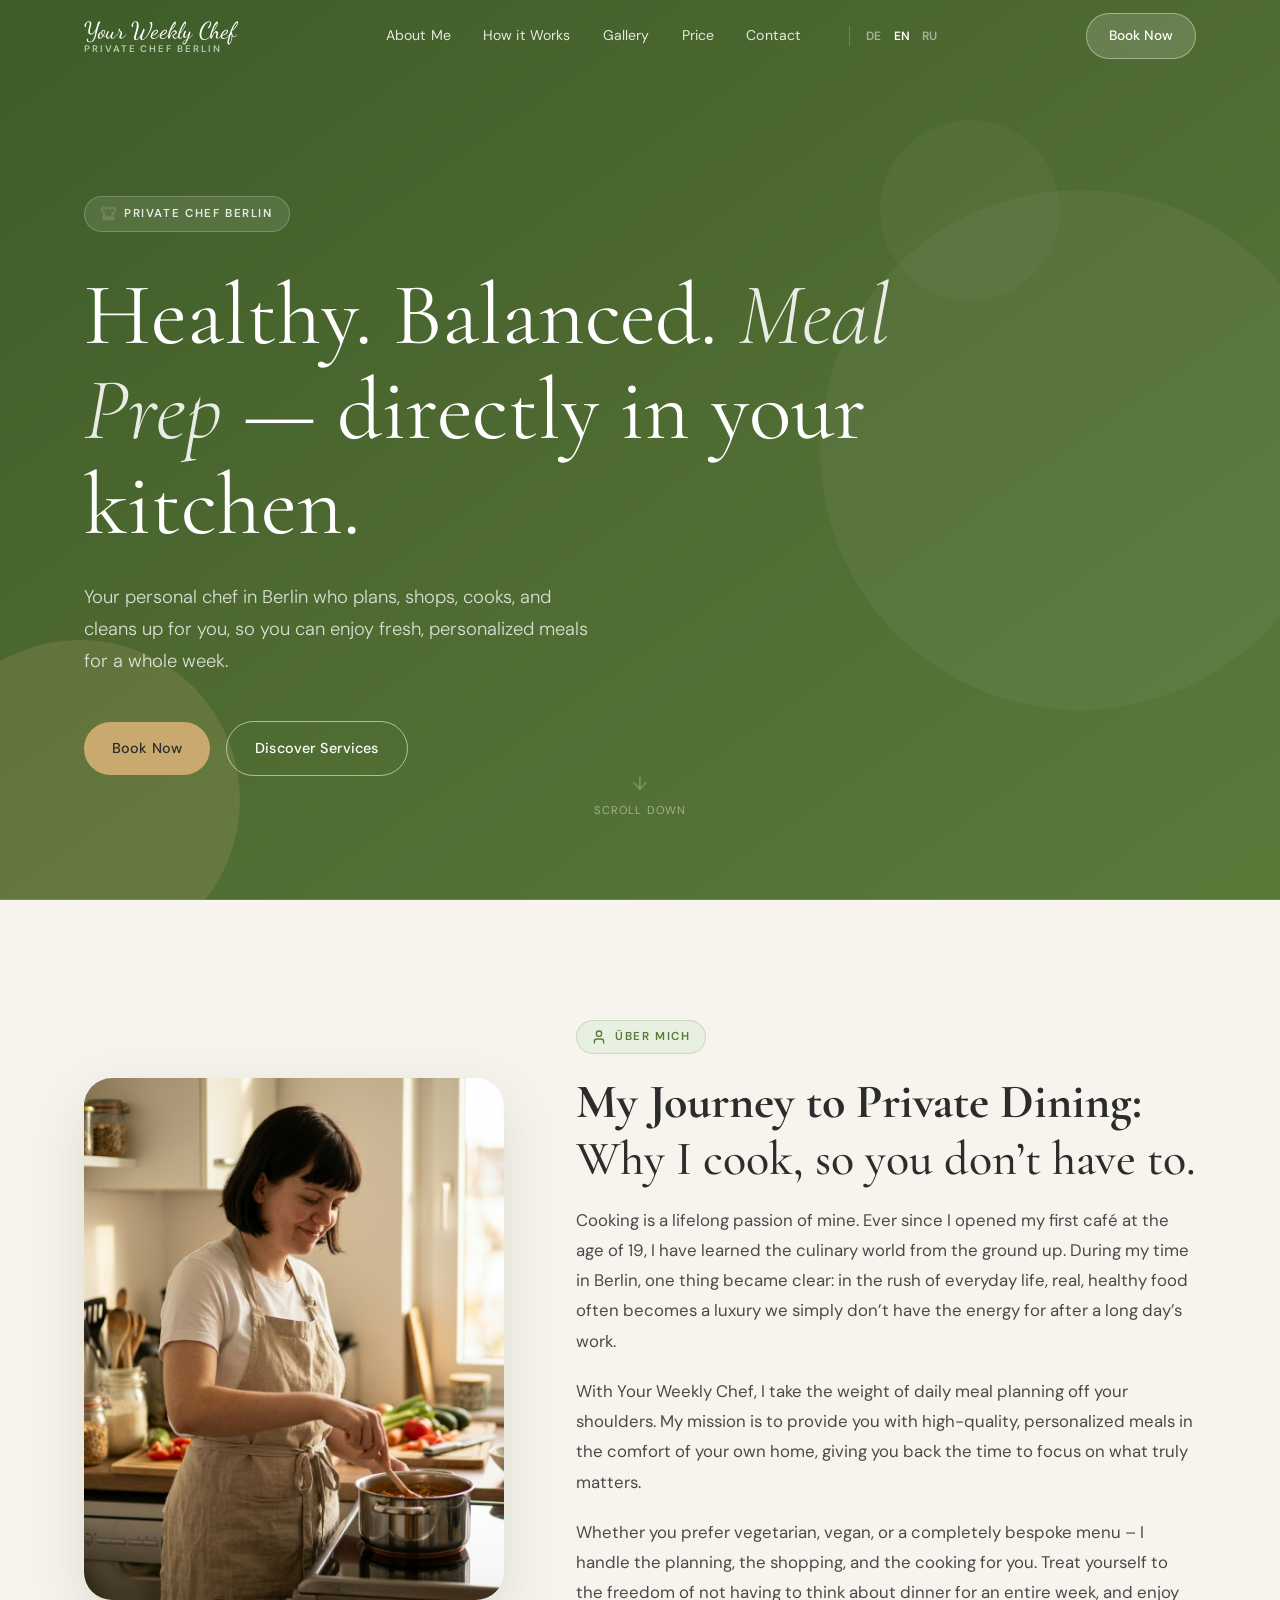
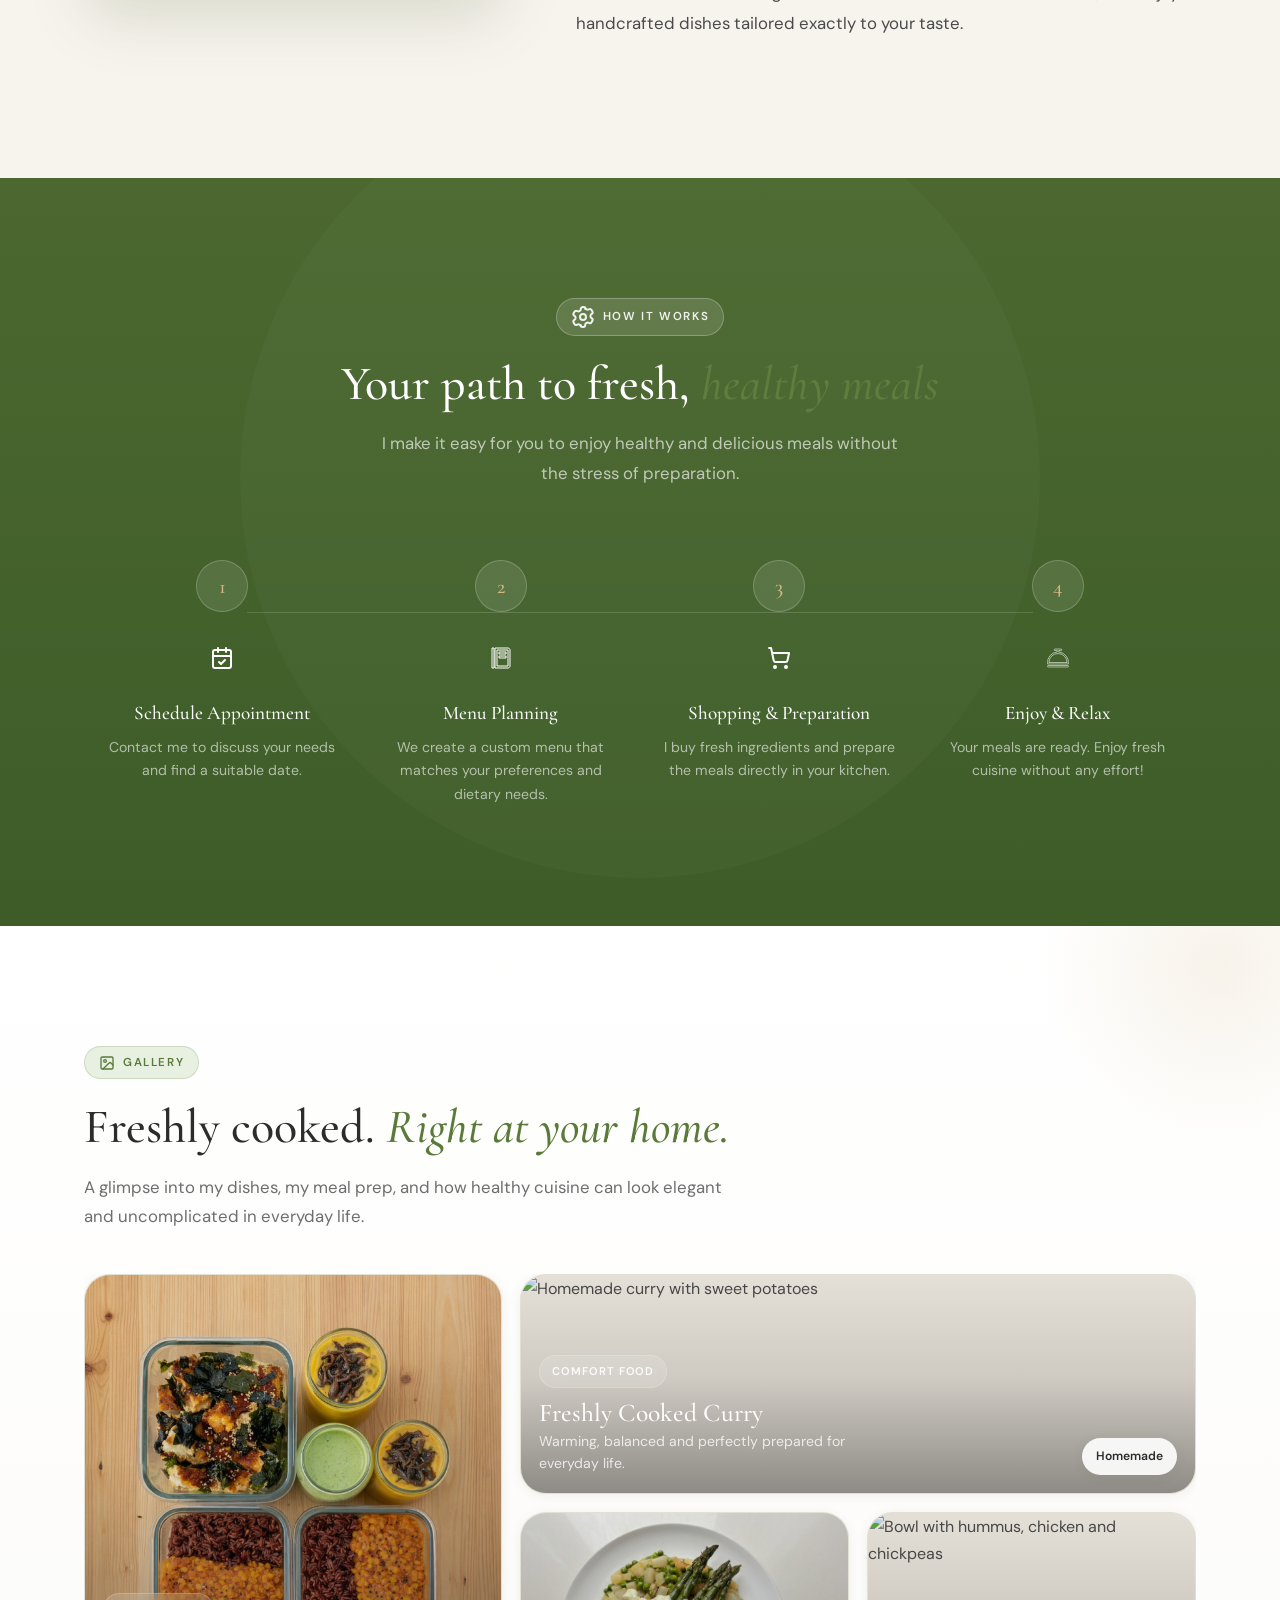
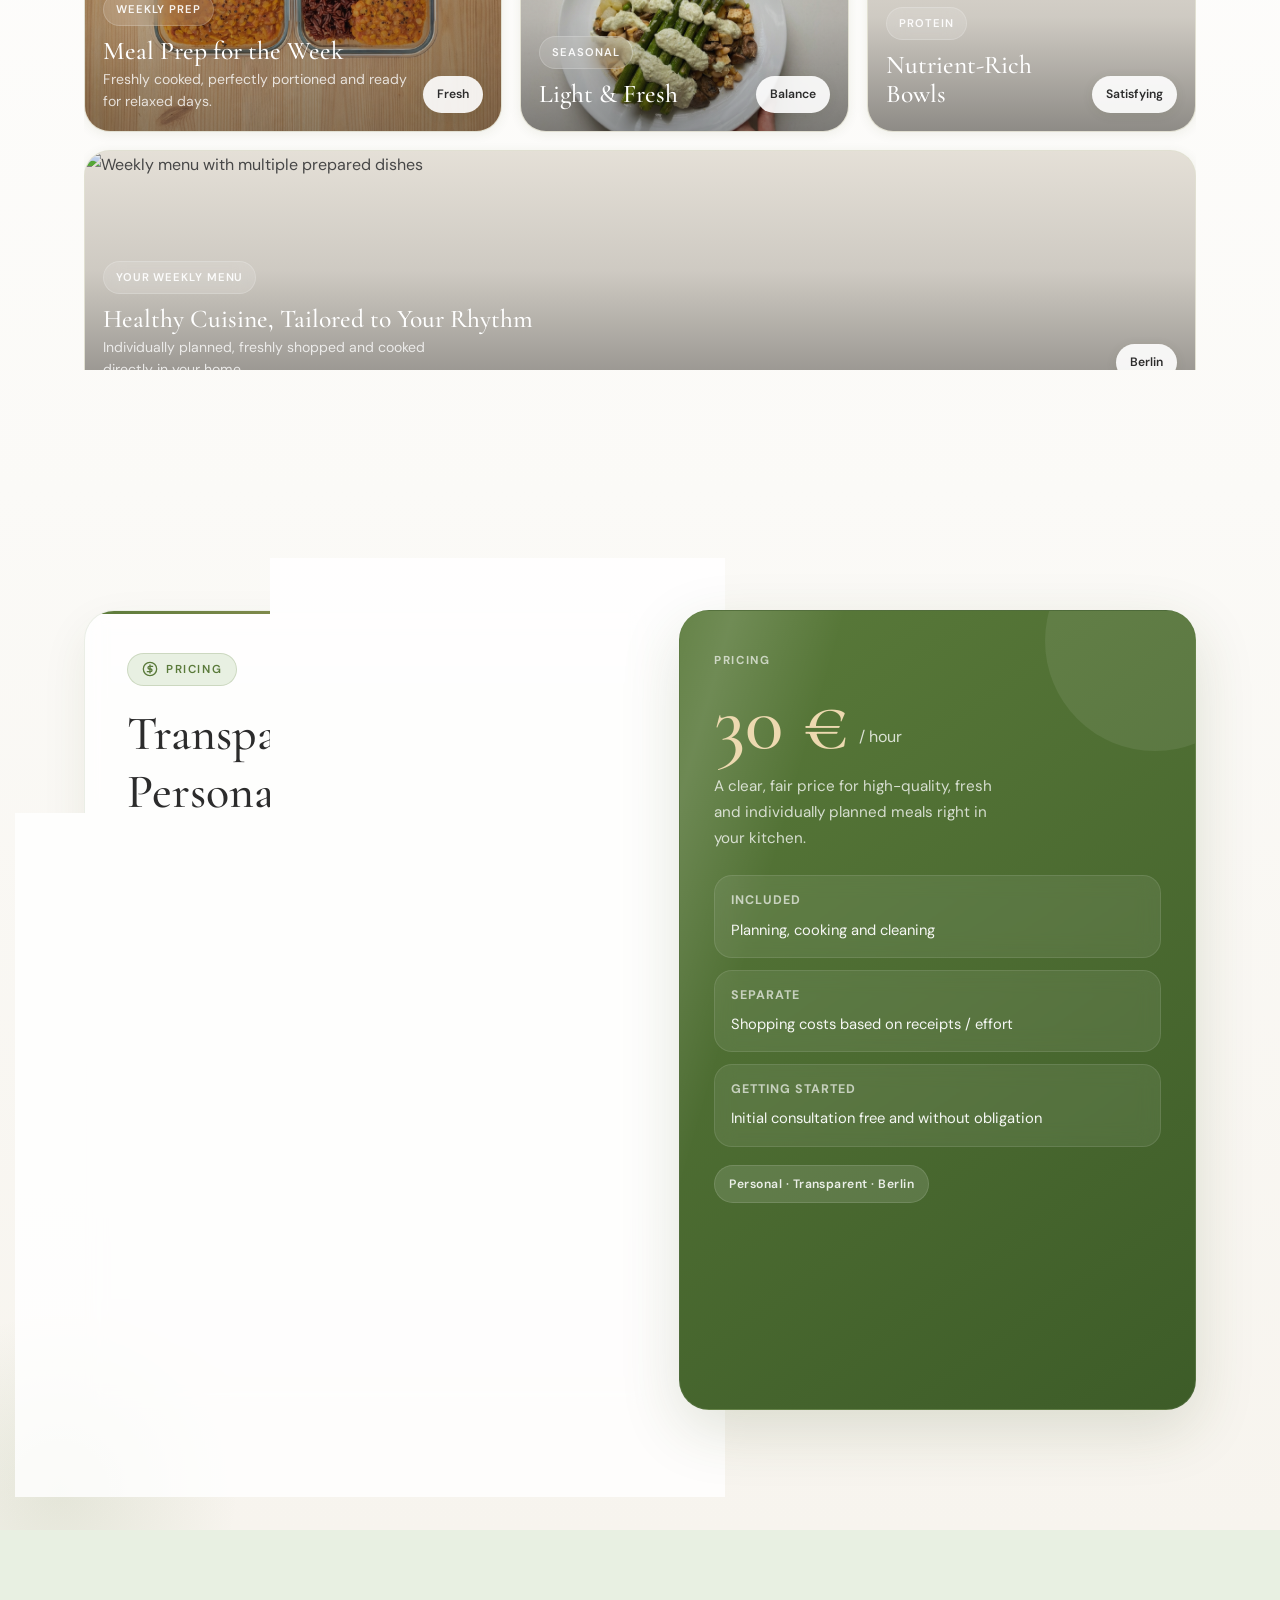
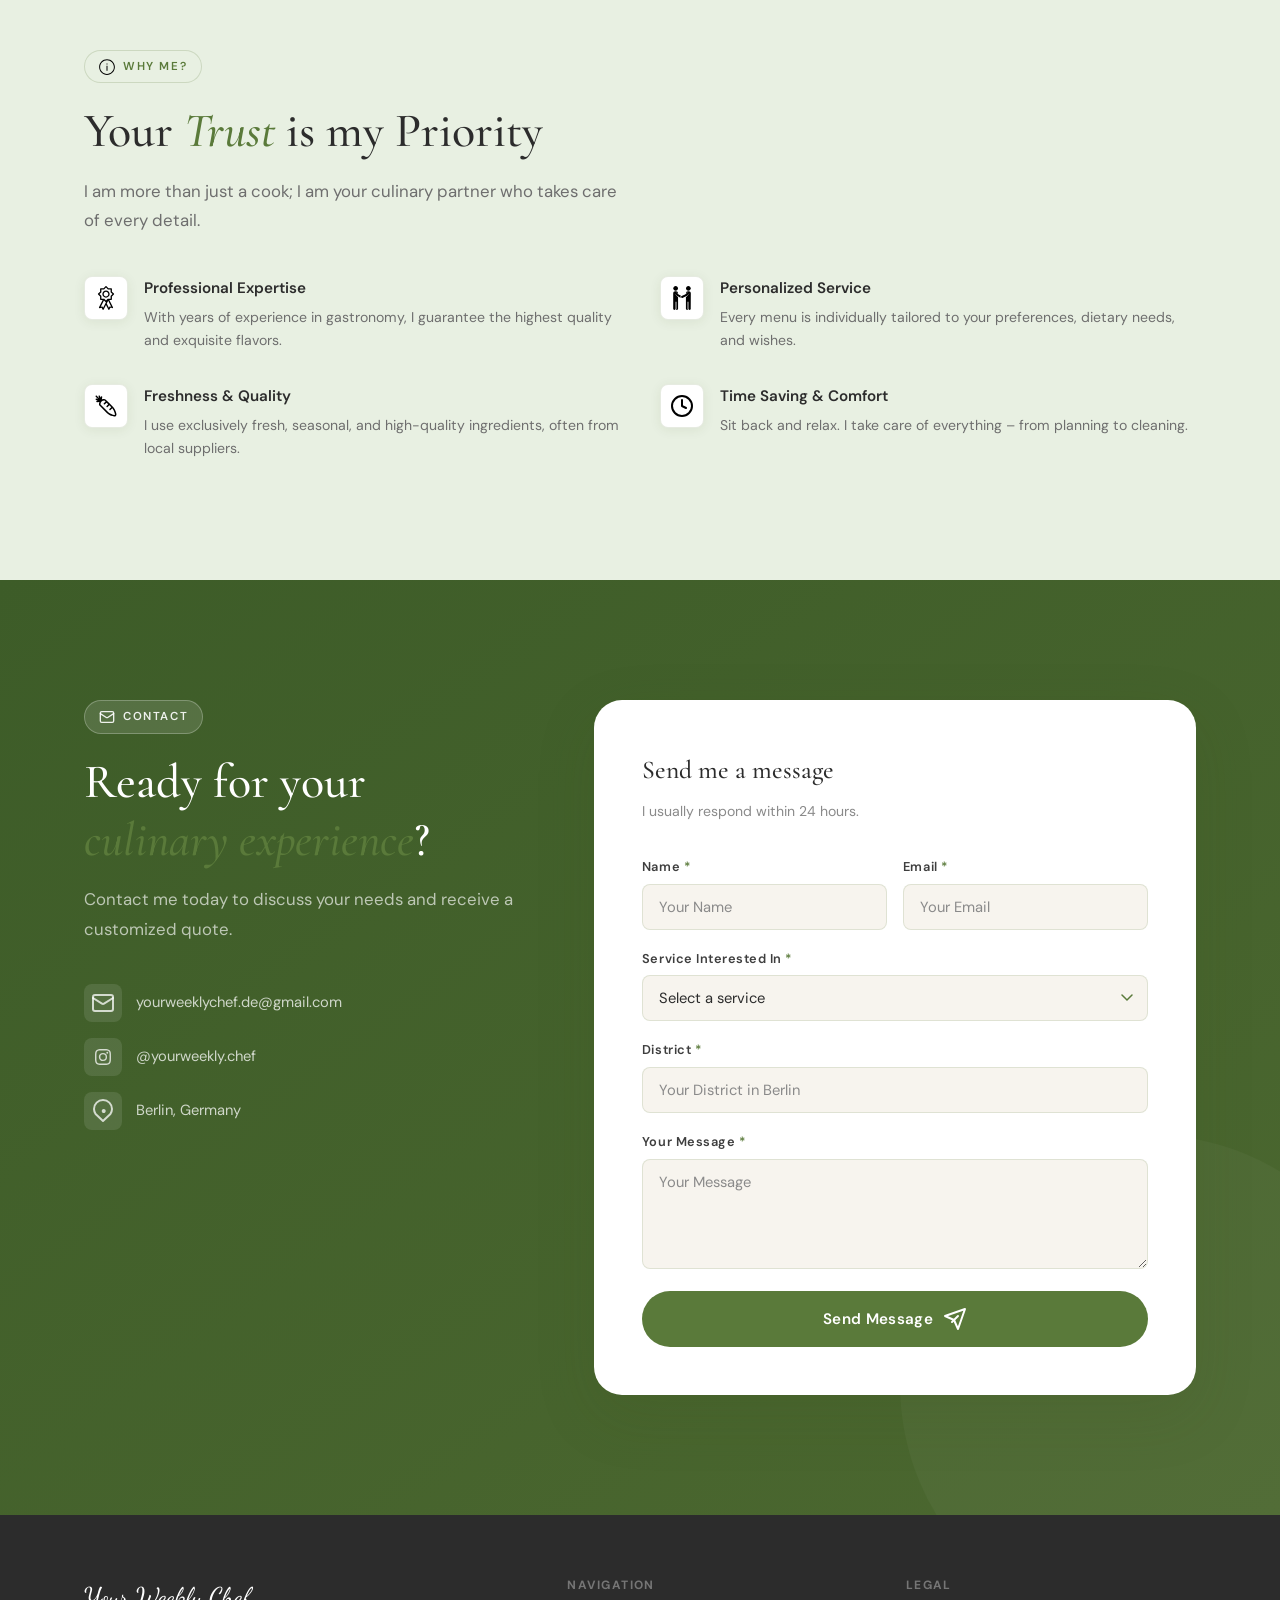
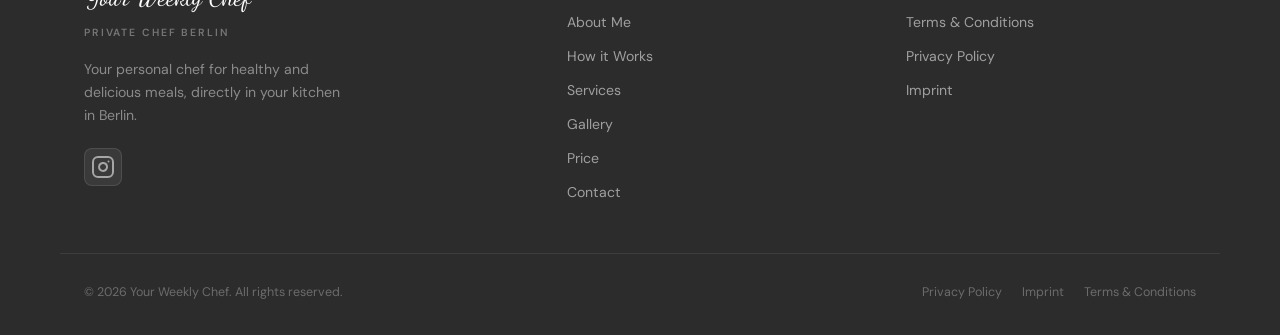
==== commit 677314ad: "a lot of changes" ====
--- a/en/index.html
+++ b/en/index.html
@@ -486,10 +486,10 @@
 .about__photo-wrap {
   position: relative;
   width: 100%;
-  aspect-ratio: 1 / 1;
+
   border-radius: var(--radius-lg);
   overflow: hidden;
-  background: linear-gradient(145deg, var(--green-main) 0%, var(--green-dark) 100%);
+  background: var(--cream-dark);
   box-shadow: var(--shadow-lg);
   display: flex;
   align-items: center;
@@ -497,88 +497,36 @@
   isolation: isolate;
 }
 
-.about__logo-bg {
-  position: absolute;
-  inset: 0;
-  background:
-    radial-gradient(circle at 30% 30%, rgba(255,255,255,0.14), transparent 34%),
-    radial-gradient(circle at 75% 70%, rgba(255,255,255,0.08), transparent 42%),
-    linear-gradient(145deg, var(--green-light) 0%, var(--green-dark) 100%);
-  z-index: 1;
-}
-
-.about__logo-img {
+.about__chef-photo {
   position: relative;
   z-index: 2;
-  width: clamp(120px, 52%, 220px);
-  height: auto;
-  object-fit: contain;
-  filter: drop-shadow(0 12px 24px rgba(0,0,0,0.18));
+  width: 100%;
+  height: 100%;
+  object-fit: cover;
+  object-position: center;
+  display: block;
 }
 
-.about__logo-img--desktop {
-  opacity: 0;
-  transform: scale(0.84) translateY(14px);
-  will-change: transform, opacity;
+.about__chef-photo--desktop {
+  opacity: 1;
+  transform: none;
+  animation: photoReveal 0.8s cubic-bezier(0.22, 1, 0.36, 1) forwards;
 }
 
-.about__logo-img--mobile {
+.about__chef-photo--mobile {
   display: none;
   opacity: 1;
   transform: none;
-  filter: none;
 }
 
-.about__logo-reveal::after {
-  content: "";
-  position: absolute;
-  inset: 0;
-  background: linear-gradient(
-    90deg,
-    var(--green-dark) 0%,
-    rgba(61,92,40,0.96) 35%,
-    rgba(61,92,40,0.55) 62%,
-    transparent 100%
-  );
-  z-index: 3;
-  opacity: 0;
-  transform: translateX(0);
-  pointer-events: none;
-}
-
-.about__logo-reveal.is-visible .about__logo-img--desktop {
-  animation: logoReveal 1.25s cubic-bezier(0.22, 1, 0.36, 1) forwards;
-  animation-delay: 0.12s;
-}
-
-.about__logo-reveal.is-visible::after {
-  opacity: 1;
-  animation: logoSweep 1.35s cubic-bezier(0.22, 1, 0.36, 1) forwards;
-}
-
-@keyframes logoReveal {
+@keyframes photoReveal {
   0% {
     opacity: 0;
-    transform: scale(0.84) translateY(16px);
+    transform: scale(0.98);
   }
   100% {
     opacity: 1;
-    transform: scale(1) translateY(0);
-  }
-}
-
-@keyframes logoSweep {
-  0% {
-    opacity: 1;
-    transform: translateX(0);
-  }
-  78% {
-    opacity: 1;
-    transform: translateX(100%);
-  }
-  100% {
-    opacity: 0;
-    transform: translateX(112%);
+    transform: scale(1);
   }
 }
 
@@ -649,7 +597,7 @@
   }
 
   .about__photo-wrap {
-    aspect-ratio: 16 / 9;
+
     max-height: 340px;
   }
 }
@@ -671,21 +619,18 @@
   }
 
   .about__photo-wrap {
-    aspect-ratio: 1 / 1;
+
     background: var(--white);
     box-shadow: none;
     border: 1px solid var(--border);
   }
 
-  .about__logo-bg,
-  .about__logo-reveal::after,
-  .about__logo-img--desktop {
+  .about__chef-photo--desktop {
     display: none !important;
   }
 
-  .about__logo-img--mobile {
+  .about__chef-photo--mobile {
     display: block;
-    width: clamp(110px, 52%, 180px);
   }
 
   .about .section-subtitle,
@@ -703,10 +648,6 @@
 
   .about__photo-wrap {
     border-radius: 22px;
-  }
-
-  .about__logo-img--mobile {
-    width: clamp(96px, 48%, 150px);
   }
 }
     /* ─── How It Works ──────────────────────────────────────────── */
@@ -816,33 +757,237 @@
       line-height: 1.65;
     }
 
-    /* ─── Services ──────────────────────────────────────────────── */
-    .services {
+ /* ─── Gallery ─────────────────────────────────────────────── */
+    .gallery {
       padding: 120px 0;
-      background: var(--cream);
-    }
-
-    .services__header {
-      margin-bottom: 60px;
-    }
-
-    .services__grid {
-      display: grid;
-      grid-template-columns: repeat(2, 1fr);
-      gap: 24px;
-    }
-
-    .service-card {
-      background: var(--white);
-      border-radius: var(--radius-lg);
-      padding: 40px;
-      border: 1px solid var(--border);
-      transition: var(--transition);
+      background: linear-gradient(180deg, var(--white) 0%, #fbfaf7 100%);
       position: relative;
       overflow: hidden;
     }
 
-    .service-card::before {
+    .gallery::before {
+      content: '';
+      position: absolute;
+      top: -140px;
+      right: -120px;
+      width: 360px;
+      height: 360px;
+      border-radius: 50%;
+      background: radial-gradient(circle, rgba(201,169,110,0.14) 0%, rgba(201,169,110,0) 70%);
+      pointer-events: none;
+    }
+
+    .gallery__top {
+      display: flex;
+      align-items: flex-end;
+      justify-content: space-between;
+      gap: 24px;
+      margin-bottom: 42px;
+    }
+
+    .gallery__header .section-subtitle {
+      max-width: 640px;
+    }
+
+    .gallery__controls {
+      display: none;
+      align-items: center;
+      gap: 12px;
+      flex-shrink: 0;
+    }
+
+    .gallery__nav {
+      width: 48px;
+      height: 48px;
+      border-radius: 50%;
+      background: var(--white);
+      border: 1px solid var(--border);
+      color: var(--green-main);
+      display: inline-flex;
+      align-items: center;
+      justify-content: center;
+      box-shadow: var(--shadow-sm);
+      transition: var(--transition);
+    }
+
+    .gallery__nav:hover {
+      background: var(--green-main);
+      color: var(--white);
+      border-color: var(--green-main);
+      transform: translateY(-2px);
+      box-shadow: var(--shadow-md);
+    }
+
+    .gallery__viewport {
+      overflow: hidden;
+    }
+
+    .gallery__grid {
+      display: grid;
+      grid-template-columns: 1.12fr 0.88fr 0.88fr;
+      grid-auto-rows: 220px;
+      gap: 18px;
+    }
+
+    .gallery__card {
+      position: relative;
+      overflow: hidden;
+      border-radius: 26px;
+      min-height: 220px;
+      background: var(--cream-dark);
+      border: 1px solid rgba(90,122,58,0.08);
+      box-shadow: var(--shadow-sm);
+      isolation: isolate;
+    }
+
+    .gallery__card--large {
+      grid-column: 1 / 2;
+      grid-row: 1 / 3;
+      min-height: 458px;
+    }
+
+    .gallery__card--wide-top {
+      grid-column: 2 / 4;
+      grid-row: 1 / 2;
+    }
+
+    .gallery__card--wide-bottom {
+      grid-column: 1 / 4;
+      grid-row: 3 / 4;
+      min-height: 250px;
+    }
+
+    .gallery__media {
+      position: absolute;
+      inset: 0;
+    }
+
+    .gallery__media img {
+      width: 100%;
+      height: 100%;
+      object-fit: cover;
+      transition: transform 0.8s ease, filter 0.6s ease;
+    }
+
+    .gallery__card::after {
+      content: '';
+      position: absolute;
+      inset: 0;
+      background: linear-gradient(180deg, rgba(20,20,20,0.04) 0%, rgba(20,20,20,0.14) 48%, rgba(20,20,20,0.44) 100%);
+      z-index: 1;
+      pointer-events: none;
+    }
+
+    .gallery__card:hover img {
+      transform: scale(1.06);
+      filter: saturate(1.04);
+    }
+
+    .gallery__overlay {
+      position: absolute;
+      left: 18px;
+      right: 18px;
+      bottom: 18px;
+      z-index: 2;
+      display: flex;
+      align-items: flex-end;
+      justify-content: space-between;
+      gap: 12px;
+    }
+
+    .gallery__copy {
+      min-width: 0;
+    }
+
+    .gallery__tag {
+      display: inline-flex;
+      align-items: center;
+      padding: 6px 12px;
+      border-radius: var(--radius-full);
+      background: rgba(255,255,255,0.14);
+      border: 1px solid rgba(255,255,255,0.18);
+      backdrop-filter: blur(10px);
+      color: rgba(255,255,255,0.92);
+      font-size: 0.7rem;
+      font-weight: 600;
+      letter-spacing: 0.08em;
+      text-transform: uppercase;
+      margin-bottom: 10px;
+    }
+
+    .gallery__title {
+      font-family: var(--font-serif);
+      font-size: clamp(1.25rem, 2vw, 1.7rem);
+      line-height: 1.15;
+      font-weight: 500;
+      color: var(--white);
+      margin-bottom: 4px;
+    }
+
+    .gallery__desc {
+      font-size: 0.88rem;
+      color: rgba(255,255,255,0.78);
+      line-height: 1.55;
+      max-width: 34ch;
+    }
+
+    .gallery__pill {
+      display: inline-flex;
+      align-items: center;
+      justify-content: center;
+      flex-shrink: 0;
+      padding: 8px 14px;
+      border-radius: var(--radius-full);
+      background: rgba(255,255,255,0.9);
+      color: var(--charcoal);
+      font-size: 0.76rem;
+      font-weight: 600;
+      box-shadow: var(--shadow-sm);
+    }
+
+    /* ─── Pricing ─────────────────────────────────────────────── */
+    .pricing {
+      padding: 120px 0;
+      background: linear-gradient(180deg, #fbfaf7 0%, var(--cream) 100%);
+      position: relative;
+      overflow: hidden;
+    }
+
+    .pricing::before {
+      content: '';
+      position: absolute;
+      left: -120px;
+      bottom: -140px;
+      width: 360px;
+      height: 360px;
+      border-radius: 50%;
+      background: radial-gradient(circle, rgba(90,122,58,0.12) 0%, rgba(90,122,58,0) 70%);
+      pointer-events: none;
+    }
+
+    .pricing__wrap {
+      display: grid;
+      grid-template-columns: minmax(0, 1.05fr) minmax(320px, 0.95fr);
+      gap: 24px;
+      align-items: stretch;
+    }
+
+    .pricing__intro,
+    .pricing__panel {
+      position: relative;
+      overflow: hidden;
+      border-radius: 30px;
+    }
+
+    .pricing__intro {
+      background: rgba(255,255,255,0.82);
+      border: 1px solid rgba(90,122,58,0.12);
+      box-shadow: 0 18px 46px rgba(60,80,30,0.08);
+      backdrop-filter: blur(10px);
+      padding: 42px;
+    }
+
+    .pricing__intro::before {
       content: '';
       position: absolute;
       top: 0;
@@ -850,108 +995,296 @@
       right: 0;
       height: 3px;
       background: linear-gradient(90deg, var(--green-main), var(--tan));
-      opacity: 0;
-      transition: opacity var(--transition);
-    }
-
-    .service-card:hover {
-      transform: translateY(-4px);
-      box-shadow: var(--shadow-lg);
-      border-color: transparent;
-    }
-
-    .service-card:hover::before { opacity: 1; }
-
-    .service-card--featured {
-      background: linear-gradient(145deg, var(--green-main) 0%, var(--green-dark) 100%);
-      border-color: transparent;
-      color: var(--white);
-    }
-
-    .service-card--featured::before {
-      background: linear-gradient(90deg, var(--tan), var(--tan-light));
-      opacity: 1;
-    }
-
-    .service-card__icon {
-      width: 56px;
-      height: 56px;
-      border-radius: var(--radius-md);
-      background: var(--mint);
+    }
+
+    .pricing__text {
+      font-size: 1rem;
+      line-height: 1.75;
+      color: var(--text-light);
+      max-width: 58ch;
+      margin-bottom: 28px;
+    }
+
+    .pricing__features {
+      display: grid;
+      gap: 14px;
+    }
+
+    .pricing__feature {
+      display: flex;
+      align-items: flex-start;
+      gap: 12px;
+      padding: 15px 16px;
+      background: rgba(255,255,255,0.72);
+      border: 1px solid rgba(90,122,58,0.09);
+      border-radius: 18px;
+    }
+
+    .pricing__feature-icon {
+      width: 22px;
+      height: 22px;
+      border-radius: 50%;
+      background: rgba(90,122,58,0.1);
+      color: var(--green-main);
       display: flex;
       align-items: center;
       justify-content: center;
-      font-size: 1.6rem;
+      flex-shrink: 0;
+      margin-top: 1px;
+    }
+
+    .pricing__feature strong {
+      display: block;
+      font-size: 0.92rem;
+      color: var(--charcoal);
+      margin-bottom: 2px;
+    }
+
+    .pricing__feature span {
+      display: block;
+      font-size: 0.86rem;
+      color: var(--text-light);
+      line-height: 1.55;
+    }
+
+    .pricing__actions {
+      display: flex;
+      flex-wrap: wrap;
+      gap: 14px;
+      margin-top: 30px;
+    }
+
+    .pricing__panel {
+      background: linear-gradient(145deg, var(--green-main) 0%, var(--green-dark) 100%);
+      color: var(--white);
+      box-shadow: var(--shadow-lg);
+      padding: 34px;
+      border: 1px solid rgba(255,255,255,0.08);
+      transition: transform var(--transition), box-shadow var(--transition);
+    }
+
+    .pricing__panel:hover {
+      transform: translateY(-4px);
+      box-shadow: 0 24px 70px rgba(60,80,30,0.22);
+    }
+
+    .pricing__panel::before {
+      content: '';
+      position: absolute;
+      top: -80px;
+      right: -70px;
+      width: 220px;
+      height: 220px;
+      border-radius: 50%;
+      background: rgba(255,255,255,0.08);
+    }
+
+    .pricing__panel::after {
+      content: '';
+      position: absolute;
+      top: -20%;
+      left: -35%;
+      width: 42%;
+      height: 150%;
+      background: linear-gradient(90deg, transparent, rgba(255,255,255,0.14), transparent);
+      transform: rotate(16deg);
+      animation: pricingShimmer 6s ease-in-out infinite;
+    }
+
+    @keyframes pricingShimmer {
+      0%, 100% { left: -45%; }
+      50% { left: 120%; }
+    }
+
+    .pricing__eyebrow {
+      position: relative;
+      z-index: 1;
+      display: inline-flex;
+      align-items: center;
+      gap: 8px;
+      font-size: 0.72rem;
+      font-weight: 700;
+      letter-spacing: 0.14em;
+      text-transform: uppercase;
+      color: rgba(255,255,255,0.66);
+      margin-bottom: 16px;
+    }
+
+    .pricing__amount {
+      position: relative;
+      z-index: 1;
+      display: flex;
+      align-items: flex-end;
+      gap: 10px;
+      flex-wrap: wrap;
+      margin-bottom: 14px;
+    }
+
+    .pricing__amount-value {
+      font-family: var(--font-serif);
+      font-size: clamp(3.2rem, 7vw, 5rem);
+      line-height: 0.92;
+      font-weight: 500;
+      color: var(--tan-pale);
+    }
+
+    .pricing__amount-unit {
+      font-size: 1rem;
+      color: rgba(255,255,255,0.78);
+      margin-bottom: 10px;
+    }
+
+    .pricing__note {
+      position: relative;
+      z-index: 1;
+      font-size: 0.95rem;
+      line-height: 1.7;
+      color: rgba(255,255,255,0.76);
       margin-bottom: 24px;
-      transition: var(--transition);
-    }
-
-    .service-card--featured .service-card__icon {
-      background: rgba(255,255,255,0.15);
-    }
-
-    .service-card:hover .service-card__icon {
-      background: var(--mint-mid);
-      transform: scale(1.05);
-    }
-
-    .service-card--featured:hover .service-card__icon {
-      background: rgba(255,255,255,0.2);
-    }
-
-    .service-card__badge {
-      display: inline-block;
-      font-size: 0.68rem;
-      font-weight: 700;
-      letter-spacing: 0.1em;
+      max-width: 30ch;
+    }
+
+    .pricing__panel-list {
+      position: relative;
+      z-index: 1;
+      display: grid;
+      gap: 12px;
+    }
+
+    .pricing__panel-item {
+      padding: 14px 16px;
+      border-radius: 18px;
+      background: rgba(255,255,255,0.08);
+      border: 1px solid rgba(255,255,255,0.1);
+      backdrop-filter: blur(10px);
+    }
+
+    .pricing__panel-item strong {
+      display: block;
+      font-size: 0.78rem;
+      letter-spacing: 0.08em;
       text-transform: uppercase;
-      background: var(--tan);
-      color: var(--charcoal);
-      padding: 3px 10px;
+      color: rgba(255,255,255,0.66);
+      margin-bottom: 4px;
+    }
+
+    .pricing__panel-item span {
+      font-size: 0.92rem;
+      line-height: 1.55;
+      color: rgba(255,255,255,0.94);
+    }
+
+    .pricing__mini {
+      position: relative;
+      z-index: 1;
+      margin-top: 18px;
+      display: inline-flex;
+      padding: 8px 14px;
       border-radius: var(--radius-full);
-      margin-bottom: 12px;
-    }
-
-    .service-card__title {
-      font-family: var(--font-serif);
-      font-size: 1.45rem;
-      font-weight: 500;
-      color: var(--charcoal);
-      margin-bottom: 12px;
-      line-height: 1.25;
-    }
-
-    .service-card--featured .service-card__title { color: var(--white); }
-
-    .service-card__text {
-      font-size: 0.92rem;
-      color: var(--text-light);
-      line-height: 1.7;
-      margin-bottom: 24px;
-    }
-
-    .service-card--featured .service-card__text { color: rgba(255,255,255,0.72); }
-
-    .service-card__tags {
-      display: flex;
-      flex-wrap: wrap;
-      gap: 8px;
-    }
-
-    .service-card__tag {
-      font-size: 0.75rem;
-      font-weight: 500;
-      background: var(--mint);
-      color: var(--green-dark);
-      border: 1px solid rgba(90,122,58,0.15);
-      padding: 4px 12px;
-      border-radius: var(--radius-full);
-    }
-
-    .service-card--featured .service-card__tag {
       background: rgba(255,255,255,0.12);
-      color: rgba(255,255,255,0.85);
-      border-color: rgba(255,255,255,0.2);
+      border: 1px solid rgba(255,255,255,0.12);
+      font-size: 0.76rem;
+      font-weight: 600;
+      letter-spacing: 0.04em;
+      color: rgba(255,255,255,0.88);
+    }
+
+    @media (max-width: 1024px) {
+      .gallery__grid {
+        grid-template-columns: repeat(2, 1fr);
+        grid-auto-rows: 220px;
+      }
+
+      .gallery__card--large,
+      .gallery__card--wide-top,
+      .gallery__card--wide-bottom {
+        grid-column: span 2;
+        grid-row: auto;
+        min-height: 280px;
+      }
+
+      .pricing__wrap {
+        grid-template-columns: 1fr;
+      }
+    }
+
+    @media (max-width: 768px) {
+      .gallery {
+        padding: 88px 0;
+      }
+
+      .gallery__top {
+        align-items: flex-start;
+        flex-direction: column;
+        margin-bottom: 28px;
+      }
+
+      .gallery__controls {
+        display: flex;
+      }
+
+      .gallery__viewport {
+        overflow-x: auto;
+        scroll-snap-type: x mandatory;
+        margin: 0 -24px;
+        padding: 0 24px 8px;
+        scrollbar-width: none;
+      }
+
+      .gallery__viewport::-webkit-scrollbar {
+        display: none;
+      }
+
+      .gallery__grid {
+        display: flex;
+        gap: 16px;
+        width: max-content;
+      }
+
+      .gallery__card,
+      .gallery__card--large,
+      .gallery__card--wide-top,
+      .gallery__card--wide-bottom {
+        grid-column: auto;
+        grid-row: auto;
+        min-width: min(84vw, 340px);
+        width: min(84vw, 340px);
+        min-height: 420px;
+        height: 420px;
+        flex: 0 0 auto;
+        scroll-snap-align: start;
+      }
+
+      .gallery__overlay {
+        left: 16px;
+        right: 16px;
+        bottom: 16px;
+        flex-direction: column;
+        align-items: flex-start;
+      }
+
+      .gallery__pill {
+        padding: 7px 12px;
+      }
+
+      .pricing {
+        padding: 0 0 88px;
+      }
+
+      .pricing__intro,
+      .pricing__panel {
+        padding: 28px 24px;
+        border-radius: 26px;
+      }
+
+      .pricing__actions {
+        flex-direction: column;
+      }
+
+      .pricing__actions .btn {
+        width: 100%;
+        justify-content: center;
+      }
     }
 
     /* ─── Why Me ────────────────────────────────────────────────── */
@@ -1481,7 +1814,7 @@
       }
 
       .about__photo-wrap {
-        aspect-ratio: 16/9;
+
         max-height: 340px;
       }
 
@@ -1628,7 +1961,8 @@
       <div class="nav__links">
         <a href="#about">About Me</a>
         <a href="#how-it-works">How it Works</a>
-        <a href="#services">Services</a>
+        <a href="#gallery">Gallery</a>
+        <a href="#pricing">Price</a>
         <a href="#contact">Contact</a>
         <div class="nav__lang-switcher">
           <a href="/" class="lang-link">DE</a>
@@ -1649,8 +1983,8 @@
     <div class="nav__mobile">
       <a href="#about">About Me</a>
       <a href="#how-it-works">How it Works</a>
-      <a href="#services">Services</a>
-      <a href="#testimonials">Testimonials</a>
+      <a href="#gallery">Gallery</a>
+      <a href="#pricing">Price</a>
       <a href="#contact">Contact</a>
       <a href="#contact" class="btn-primary">Book Now</a>
       <div class="nav__lang-switcher">
@@ -1687,45 +2021,36 @@
       </div>
     </section>
 
-   <section class="about" id="about">
+    <section class="about" id="about">
   <div class="container about__inner">
-    <div class="about__visual">
-      <div class="about__photo-wrap about__logo-reveal">
-        <div class="about__logo-bg"></div>
-
-        <img src="img/logo.png" alt="Your Weekly Chef Logo" class="about__logo-img about__logo-img--desktop" />
-        <img src="img/logo.png" alt="Your Weekly Chef Logo" class="about__logo-img about__logo-img--mobile" />
-      </div>
-    </div>
+   <!-- Замените этот блок -->
+<div class="about__visual">
+  <div class="about__photo-wrap about__logo-reveal">
+    <!-- Убрали .about__logo-bg, т.к. теперь у нас есть реальное фото -->
+
+    <!-- ДОБАВЛЕНО: Новое фото с классом для анимации -->
+    <img src="img/about.png" alt="Your Weekly Chef - Privatkoch Berlin" class="about__chef-photo about__chef-photo--desktop" />
+
+    <!-- Для мобильной версии -->
+    <img src="img/about.png" alt="Your Weekly Chef - Privatkoch Berlin" class="about__chef-photo about__chef-photo--mobile" />
+  </div>
+</div>
 
     <div class="about__content">
       <div class="section-label">
         <svg xmlns="http://www.w3.org/2000/svg" width="16" height="16" viewBox="0 0 24 24" fill="none" stroke="currentColor" stroke-width="2" stroke-linecap="round" stroke-linejoin="round" class="lucide lucide-user"><path d="M19 21v-2a4 4 0 0 0-4-4H9a4 4 0 0 0-4 4v2"/><circle cx="12" cy="7" r="4"/></svg>
-        About Me
+        Über mich
       </div>
 
-      <h2 class="section-title">Your personal <em>Private Chef</em> in Berlin</h2>
+      <h2 class="section-title"><b>My Journey to Private Dining:</b>
+        Why I cook, so you don’t have to.</h2>
 
       <p class="section-subtitle">
-        I am a dedicated private chef passionately committed to preparing delicious and nutritious meals tailored to your individual needs.
-      </p>
-
+Cooking is a lifelong passion of mine. Ever since I opened my first café at the age of 19, I have learned the culinary world from the ground up. During my time in Berlin, one thing became clear: in the rush of everyday life, real, healthy food often becomes a luxury we simply don’t have the energy for after a long day’s work.      </p>
       <p class="about__text">
-        With over <strong>5 years of experience</strong> in the culinary world, I have honed my skills to offer you an unparalleled dining experience. My goal is to make your life easier by taking the burden of meal planning, shopping, and cooking off your shoulders. I believe that good food not only nourishes the body but also delights the soul.
-      </p>
-
+With Your Weekly Chef, I take the weight of daily meal planning off your shoulders. My mission is to provide you with high-quality, personalized meals in the comfort of your own home, giving you back the time to focus on what truly matters.      </p>
       <p class="about__text">
-        I work closely with you to understand your preferences and dietary requirements. Whether you follow a specific diet, eat vegetarian, vegan, or gluten-free, I create menus you will love.
-      </p>
-
-      <div class="about__langs">
-        <span class="about__lang-label">Languages:</span>
-        <span class="about__lang-tag">German</span>
-        <span class="about__lang-tag">English</span>
-        <span class="about__lang-tag">Russian</span>
-      </div>
-    </div>
-  </div>
+Whether you prefer vegetarian, vegan, or a completely bespoke menu – I handle the planning, the shopping, and the cooking for you. Treat yourself to the freedom of not having to think about dinner for an entire week, and enjoy handcrafted dishes tailored exactly to your taste.      </p>
 </section>
 
     <section class="how" id="how-it-works">
@@ -1779,61 +2104,199 @@
       </div>
     </section>
 
-    <section class="services" id="services">
-      <div class="container">
-        <div class="services__header">
-          <div class="section-label">
-<?xml version="1.0" encoding="utf-8"?>
-
-<!-- License: MIT. Made by H2D2 Design: https://github.com/h2d2-design/h2d2-shopicons -->
-<svg width="16px" height="16px" viewBox="0 0 48 48"  xmlns="http://www.w3.org/2000/svg" >
-
-<path d="M0 0h48v48H0z"  fill="none"/>
-<g id="Shopicon">
-	<circle cx="24" cy="24" r="5"/>
-	<circle cx="24" cy="11" r="5"/>
-	<circle cx="24" cy="37" r="5"/>
-</g>
-</svg>            Services
+
+
+
+
+ <section class="gallery" id="gallery">
+  <a href="#gallery" class="hero__scroll"></a>
+  <div class="container">
+    <div class="gallery__top fade-up">
+      <div class="gallery__header">
+        <div class="section-label">
+          <svg xmlns="http://www.w3.org/2000/svg" width="16" height="16" viewBox="0 0 24 24" fill="none" stroke="currentColor" stroke-width="2" stroke-linecap="round" stroke-linejoin="round"><rect width="18" height="18" x="3" y="3" rx="2"/><circle cx="9" cy="9" r="2"/><path d="m21 15-3.1-3.1a2 2 0 0 0-2.8 0L6 21"/></svg>
+          Gallery
+        </div>
+        <h2 class="section-title">Freshly cooked. <em>Right at your home.</em></h2>
+        <p class="section-subtitle">
+          A glimpse into my dishes, my meal prep, and how healthy cuisine can look elegant and uncomplicated in everyday life.
+        </p>
+      </div>
+
+      <div class="gallery__controls" aria-label="Gallery Navigation">
+        <button type="button" class="gallery__nav gallery__nav--prev" aria-label="Previous images">
+          <svg xmlns="http://www.w3.org/2000/svg" width="18" height="18" viewBox="0 0 24 24" fill="none" stroke="currentColor" stroke-width="2.2" stroke-linecap="round" stroke-linejoin="round"><path d="m15 18-6-6 6-6"/></svg>
+        </button>
+        <button type="button" class="gallery__nav gallery__nav--next" aria-label="Next images">
+          <svg xmlns="http://www.w3.org/2000/svg" width="18" height="18" viewBox="0 0 24 24" fill="none" stroke="currentColor" stroke-width="2.2" stroke-linecap="round" stroke-linejoin="round"><path d="m9 18 6-6-6-6"/></svg>
+        </button>
+      </div>
+    </div>
+
+    <div class="gallery__viewport" id="galleryViewport">
+      <div class="gallery__grid">
+        <article class="gallery__card gallery__card--large fade-up">
+          <div class="gallery__media">
+            <img src="img/gallery_1.png" alt="Weekly meal prep with prepared containers and fresh ingredients">
           </div>
-          <h2 class="section-title">Tailored <em>culinary experiences</em></h2>
-          <p class="section-subtitle">I offer a range of services tailored to your individual needs.</p>
+          <div class="gallery__overlay">
+            <div class="gallery__copy">
+              <span class="gallery__tag">Weekly Prep</span>
+              <h3 class="gallery__title">Meal Prep for the Week</h3>
+              <p class="gallery__desc">Freshly cooked, perfectly portioned and ready for relaxed days.</p>
+            </div>
+            <span class="gallery__pill">Fresh</span>
+          </div>
+        </article>
+
+        <article class="gallery__card gallery__card--wide-top fade-up fade-up-delay-1">
+          <div class="gallery__media">
+            <img src="img/gallery_2.png" alt="Homemade curry with sweet potatoes">
+          </div>
+          <div class="gallery__overlay">
+            <div class="gallery__copy">
+              <span class="gallery__tag">Comfort Food</span>
+              <h3 class="gallery__title">Freshly Cooked Curry</h3>
+              <p class="gallery__desc">Warming, balanced and perfectly prepared for everyday life.</p>
+            </div>
+            <span class="gallery__pill">Homemade</span>
+          </div>
+        </article>
+
+        <article class="gallery__card fade-up fade-up-delay-2">
+          <div class="gallery__media">
+            <img src="img/gallery_3.png" alt="Asparagus dish with tofu and green sauce">
+          </div>
+          <div class="gallery__overlay">
+            <div class="gallery__copy">
+              <span class="gallery__tag">Seasonal</span>
+              <h3 class="gallery__title">Light & Fresh</h3>
+            </div>
+            <span class="gallery__pill">Balance</span>
+          </div>
+        </article>
+
+        <article class="gallery__card fade-up fade-up-delay-3">
+          <div class="gallery__media">
+            <img src="img/gallery_4.png" alt="Bowl with hummus, chicken and chickpeas">
+          </div>
+          <div class="gallery__overlay">
+            <div class="gallery__copy">
+              <span class="gallery__tag">Protein</span>
+              <h3 class="gallery__title">Nutrient-Rich Bowls</h3>
+            </div>
+            <span class="gallery__pill">Satisfying</span>
+          </div>
+        </article>
+
+        <article class="gallery__card gallery__card--wide-bottom fade-up fade-up-delay-4">
+          <div class="gallery__media">
+            <img src="img/gallery_5.png" alt="Weekly menu with multiple prepared dishes">
+          </div>
+          <div class="gallery__overlay">
+            <div class="gallery__copy">
+              <span class="gallery__tag">Your Weekly Menu</span>
+              <h3 class="gallery__title">Healthy Cuisine, Tailored to Your Rhythm</h3>
+              <p class="gallery__desc">Individually planned, freshly shopped and cooked directly in your home.</p>
+            </div>
+            <span class="gallery__pill">Berlin</span>
+          </div>
+        </article>
+      </div>
+    </div>
+  </div>
+</section>
+
+<section class="pricing" id="pricing">
+  <a href="#pricing" class="hero__scroll"></a>
+  <div class="container">
+    <div class="pricing__wrap">
+      <div class="pricing__intro fade-up">
+        <div class="section-label">
+          <svg xmlns="http://www.w3.org/2000/svg" width="16" height="16" viewBox="0 0 24 24" fill="none" stroke="currentColor" stroke-width="2" stroke-linecap="round" stroke-linejoin="round"><circle cx="12" cy="12" r="10"/><path d="M16 8h-5a2 2 0 0 0 0 4h2a2 2 0 0 1 0 4H8"/><path d="M12 18V6"/></svg>
+          Pricing
         </div>
 
-        <div class="services__grid">
-          <div class="service-card service-card--featured">
-            <div class="service-card__icon">
-<svg version="1.1" id="Capa_1" xmlns="http://www.w3.org/2000/svg" xmlns:xlink="http://www.w3.org/1999/xlink" x="0px" y="0px" viewBox="0 0 24 24" style="enable-background:new 0 0 612 612;" xml:space="preserve" width="24" height="24" fill="none" stroke="#FFFFFF"><g><path d="M2.852 10.427h5.277v3.235H2.852zm0 7.702h5.277v-3.235H2.852zm6.509 0H14.638v-3.235H9.362zm6.509 -4.467h5.277v-3.235H15.871zM24 7.183v11.771c0 1.065 -0.866 1.931 -1.931 1.931H1.931C0.866 20.885 0 20.019 0 18.954V7.183c0 -0.979 0.797 -1.776 1.776 -1.776h0.684V3.731c0 -0.34 0.276 -0.616 0.616 -0.616h2.055c0.34 0 0.616 0.276 0.616 0.616v1.676h12.506V3.731c0 -0.34 0.276 -0.616 0.616 -0.616h2.055c0.34 0 0.616 0.276 0.616 0.616v1.676h0.684c0.979 0 1.776 0.797 1.776 1.776m-4.515 -0.207h0.822v-2.629h-0.822zm-15.793 0h0.822v-2.629h-0.822zm18.687 2.834c0 -0.34 -0.276 -0.616 -0.616 -0.616H2.236c-0.34 0 -0.616 0.276 -0.616 0.616v8.935c0 0.34 0.276 0.616 0.616 0.616h19.528c0.34 0 0.616 -0.276 0.616 -0.616v-8.935zm-13.018 3.851H14.638v-3.235H9.362zm6.509 4.467h5.277v-3.235H15.871z"/></g></svg>
+        <h2 class="section-title">Transparent <em>Pricing</em> with Personal Service</h2>
+
+        <p class="pricing__text">
+          I work clearly, fairly and without hidden costs. You know in advance how my service is structured — personal, plannable and tailored to your everyday life.
+        </p>
+
+        <div class="pricing__features">
+          <div class="pricing__feature">
+            <div class="pricing__feature-icon">
+              <svg xmlns="http://www.w3.org/2000/svg" width="12" height="12" viewBox="0 0 24 24" fill="none" stroke="currentColor" stroke-width="3" stroke-linecap="round" stroke-linejoin="round"><path d="m20 6-11 11-5-5"/></svg>
             </div>
-            <h3 class="service-card__title">Weekly Meal Prep</h3>
-            <p class="service-card__text">Enjoy a whole week of fresh, healthy, and delicious meals prepared specifically for you. I take care of the planning, shopping, cooking, and cleaning.</p>
-            <div class="service-card__tags">
-              <span class="service-card__tag">Custom Menus</span>
-              <span class="service-card__tag">Fresh Ingredients</span>
-              <span class="service-card__tag">Time Saving</span>
+            <div>
+              <strong>Service Included</strong>
+              <span>Menu planning, cooking and cleaning are already included in the hourly rate.</span>
             </div>
           </div>
 
-
-
-          <div class="service-card">
-            <div class="service-card__icon">
-<svg version="1.1" id="Capa_1" xmlns="http://www.w3.org/2000/svg" xmlns:xlink="http://www.w3.org/1999/xlink" x="0px" y="0px" width="24px" height="24px" viewBox="0 0 24 24" style="enable-background:new 0 0 101.733 101.733;" xml:space="preserve"><g><path d="M21.778 11.963c-0.261 -0.146 -0.545 -0.249 -0.831 -0.334 -0.217 -2.359 -1.64 -4.206 -4.055 -5.205 -2.203 -0.913 -4.186 -0.726 -5.738 0.5V5.582c0.341 0.082 0.865 0.183 1.499 0.183h0.001c0.916 0 1.731 -0.211 2.405 -0.626 1.846 -1.129 2.437 -3.638 2.457 -3.744a0.661 0.661 0 0 0 -0.431 -0.772c-0.033 -0.012 -0.853 -0.286 -1.889 -0.286 -0.917 0 -1.728 0.209 -2.404 0.624 -0.734 0.45 -1.26 1.114 -1.639 1.759v-1.927A0.662 0.662 0 0 0 10.494 0.133a0.661 0.661 0 0 0 -0.661 0.661v6.131c-1.554 -1.227 -3.537 -1.415 -5.739 -0.501C0.407 7.95 -0.871 11.255 0.592 15.49 1.786 18.956 4.481 22.292 7.002 23.426c1.121 0.505 2.195 0.574 3.112 0.194a2.831 2.831 0 0 0 0.382 -0.194c0.128 0.08 0.251 0.14 0.378 0.194 0.402 0.168 0.823 0.248 1.267 0.248 0.938 0 1.955 -0.394 3.01 -1.128a26.894 26.894 0 0 0 1.422 0.968c0.107 0.067 0.23 0.101 0.351 0.101 0.124 0 0.247 -0.033 0.354 -0.101 0.598 -0.374 5.865 -3.757 6.507 -6.669 0.141 -0.43 0.215 -0.876 0.215 -1.326a4.282 4.282 0 0 0 -2.222 -3.75M13.486 2.088c0.467 -0.285 1.044 -0.428 1.715 -0.428 0.309 0 0.597 0.031 0.833 0.07 -0.254 0.68 -0.772 1.738 -1.66 2.283 -0.467 0.285 -1.046 0.43 -1.718 0.43 -0.309 0 -0.598 -0.032 -0.832 -0.072 0.277 -0.734 0.819 -1.763 1.663 -2.283m-2.111 20.305c-0.14 -0.058 -0.286 -0.147 -0.47 -0.294a0.656 0.656 0 0 0 -0.82 0.001c-0.174 0.138 -0.327 0.236 -0.474 0.296 -0.58 0.24 -1.276 0.181 -2.065 -0.176 -2.18 -0.98 -4.632 -4.06 -5.702 -7.161C0.277 10.522 2.48 8.523 4.605 7.644c1.548 -0.64 3.737 -0.935 5.357 1.319 0.009 0.013 0.026 0.018 0.033 0.029 0.044 0.053 0.096 0.095 0.152 0.132 0.026 0.016 0.042 0.034 0.07 0.046 0.084 0.041 0.18 0.069 0.281 0.069 0.1 0 0.193 -0.028 0.282 -0.069 0.026 -0.012 0.043 -0.029 0.067 -0.045 0.059 -0.038 0.111 -0.08 0.155 -0.135 0.01 -0.012 0.026 -0.017 0.033 -0.028 1.617 -2.254 3.802 -1.962 5.354 -1.319 1.322 0.546 2.886 1.658 3.209 3.816 -0.972 0.031 -1.932 0.367 -2.67 1.001 -1.311 -1.126 -3.327 -1.348 -4.856 -0.502a4.284 4.284 0 0 0 -2.219 3.752c0 0.453 0.073 0.901 0.196 1.261 0.382 1.731 2.321 3.592 3.994 4.927 -0.772 0.465 -1.783 0.862 -2.669 0.493m11.136 -5.709C22.084 18.609 18.614 21.244 16.925 22.36a29.961 29.961 0 0 1 -1.34 -0.95c-0.033 -0.027 -0.067 -0.059 -0.107 -0.08 -1.726 -1.309 -3.819 -3.197 -4.159 -4.709a2.878 2.878 0 0 1 -0.147 -0.909c0 -1.077 0.585 -2.071 1.535 -2.593a2.902 2.902 0 0 1 1.425 -0.368c0.885 0 1.716 0.392 2.283 1.074a0.661 0.661 0 0 0 1.019 0c0.883 -1.066 2.499 -1.376 3.707 -0.703a2.961 2.961 0 0 1 1.536 2.595c0 0.303 -0.05 0.609 -0.167 0.969"/></g></svg>            </div>
-            <h3 class="service-card__title">Nutrition Consulting & Diet Planning</h3>
-            <p class="service-card__text">I help you achieve your nutritional goals by creating personalized diet plans and guiding you on your journey to a healthier lifestyle.</p>
-            <div class="service-card__tags">
-              <span class="service-card__tag">Healthy Eating</span>
-              <span class="service-card__tag">Weight Management</span>
-              <span class="service-card__tag">Allergy Aware</span>
+          <div class="pricing__feature">
+            <div class="pricing__feature-icon">
+              <svg xmlns="http://www.w3.org/2000/svg" width="12" height="12" viewBox="0 0 24 24" fill="none" stroke="currentColor" stroke-width="3" stroke-linecap="round" stroke-linejoin="round"><path d="m20 6-11 11-5-5"/></svg>
+            </div>
+            <div>
+              <strong>Flexible Planning</strong>
+              <span>Ideal for weekly meal prep, individual menus and private cooking appointments.</span>
             </div>
           </div>
 
-
+          <div class="pricing__feature">
+            <div class="pricing__feature-icon">
+              <svg xmlns="http://www.w3.org/2000/svg" width="12" height="12" viewBox="0 0 24 24" fill="none" stroke="currentColor" stroke-width="3" stroke-linecap="round" stroke-linejoin="round"><path d="m20 6-11 11-5-5"/></svg>
+            </div>
+            <div>
+              <strong>No Surprises</strong>
+              <span>Shopping costs are billed separately and transparently based on receipts or actual effort.</span>
+            </div>
+          </div>
+        </div>
+
+        <div class="pricing__actions">
+          <a href="#contact" class="btn btn-green">Get in touch</a>
+          <a href="mailto:yourweeklychef.de@gmail.com" class="btn btn-outline-green">Send Email</a>
         </div>
       </div>
-    </section>
-
-    <section class="why" id="why-me">
+
+      <div class="pricing__panel fade-up fade-up-delay-1">
+        <div class="pricing__eyebrow">Pricing</div>
+
+        <div class="pricing__amount">
+          <span class="pricing__amount-value">30 €</span>
+          <span class="pricing__amount-unit">/ hour</span>
+        </div>
+
+        <p class="pricing__note">
+          A clear, fair price for high-quality, fresh and individually planned meals right in your kitchen.
+        </p>
+
+        <div class="pricing__panel-list">
+          <div class="pricing__panel-item">
+            <strong>Included</strong>
+            <span>Planning, cooking and cleaning</span>
+          </div>
+
+          <div class="pricing__panel-item">
+            <strong>Separate</strong>
+            <span>Shopping costs based on receipts / effort</span>
+          </div>
+
+          <div class="pricing__panel-item">
+            <strong>Getting Started</strong>
+            <span>Initial consultation free and without obligation</span>
+          </div>
+        </div>
+
+        <div class="pricing__mini">Personal · Transparent · Berlin</div>
+      </div>
+    </div>
+  </div>
+</section>
+
+  <section class="why" id="why-me">
       <div class="container why__inner">
         <div class="section-label">
 <svg fill="#000000" width="16px" height="16px" viewBox="0 0 2.56 2.56" id="Layer_1" version="1.1" xml:space="preserve" xmlns="http://www.w3.org/2000/svg" xmlns:xlink="http://www.w3.org/1999/xlink"><g><path d="M1.28 0.02C0.586 0.02 0.02 0.586 0.02 1.28s0.566 1.26 1.26 1.26 1.26 -0.566 1.26 -1.26S1.974 0.02 1.28 0.02m0 2.36C0.674 2.38 0.18 1.886 0.18 1.28S0.674 0.18 1.28 0.18s1.1 0.494 1.1 1.1 -0.494 1.1 -1.1 1.1"/><path height="40" width="8" x="60" y="54.5" d="M1.2 1.09H1.36V1.89H1.2V1.09z"/><path height="8" width="8" x="60" y="35.5" d="M1.2 0.71H1.36V0.87H1.2V0.71z"/></g></svg>            Why Me?
@@ -1881,8 +2344,6 @@
           </div>
         </div>
     </section>
-
-
 
     <section class="contact" id="contact">
       <div class="container contact__inner">
@@ -2012,7 +2473,8 @@
           <a href="#about">About Me</a>
           <a href="#how-it-works">How it Works</a>
           <a href="#services">Services</a>
-          <a href="#testimonials">Testimonials</a>
+          <a href="#gallery">Gallery</a>
+          <a href="#pricing">Price</a>
           <a href="#contact">Contact</a>
         </div>
       </div>
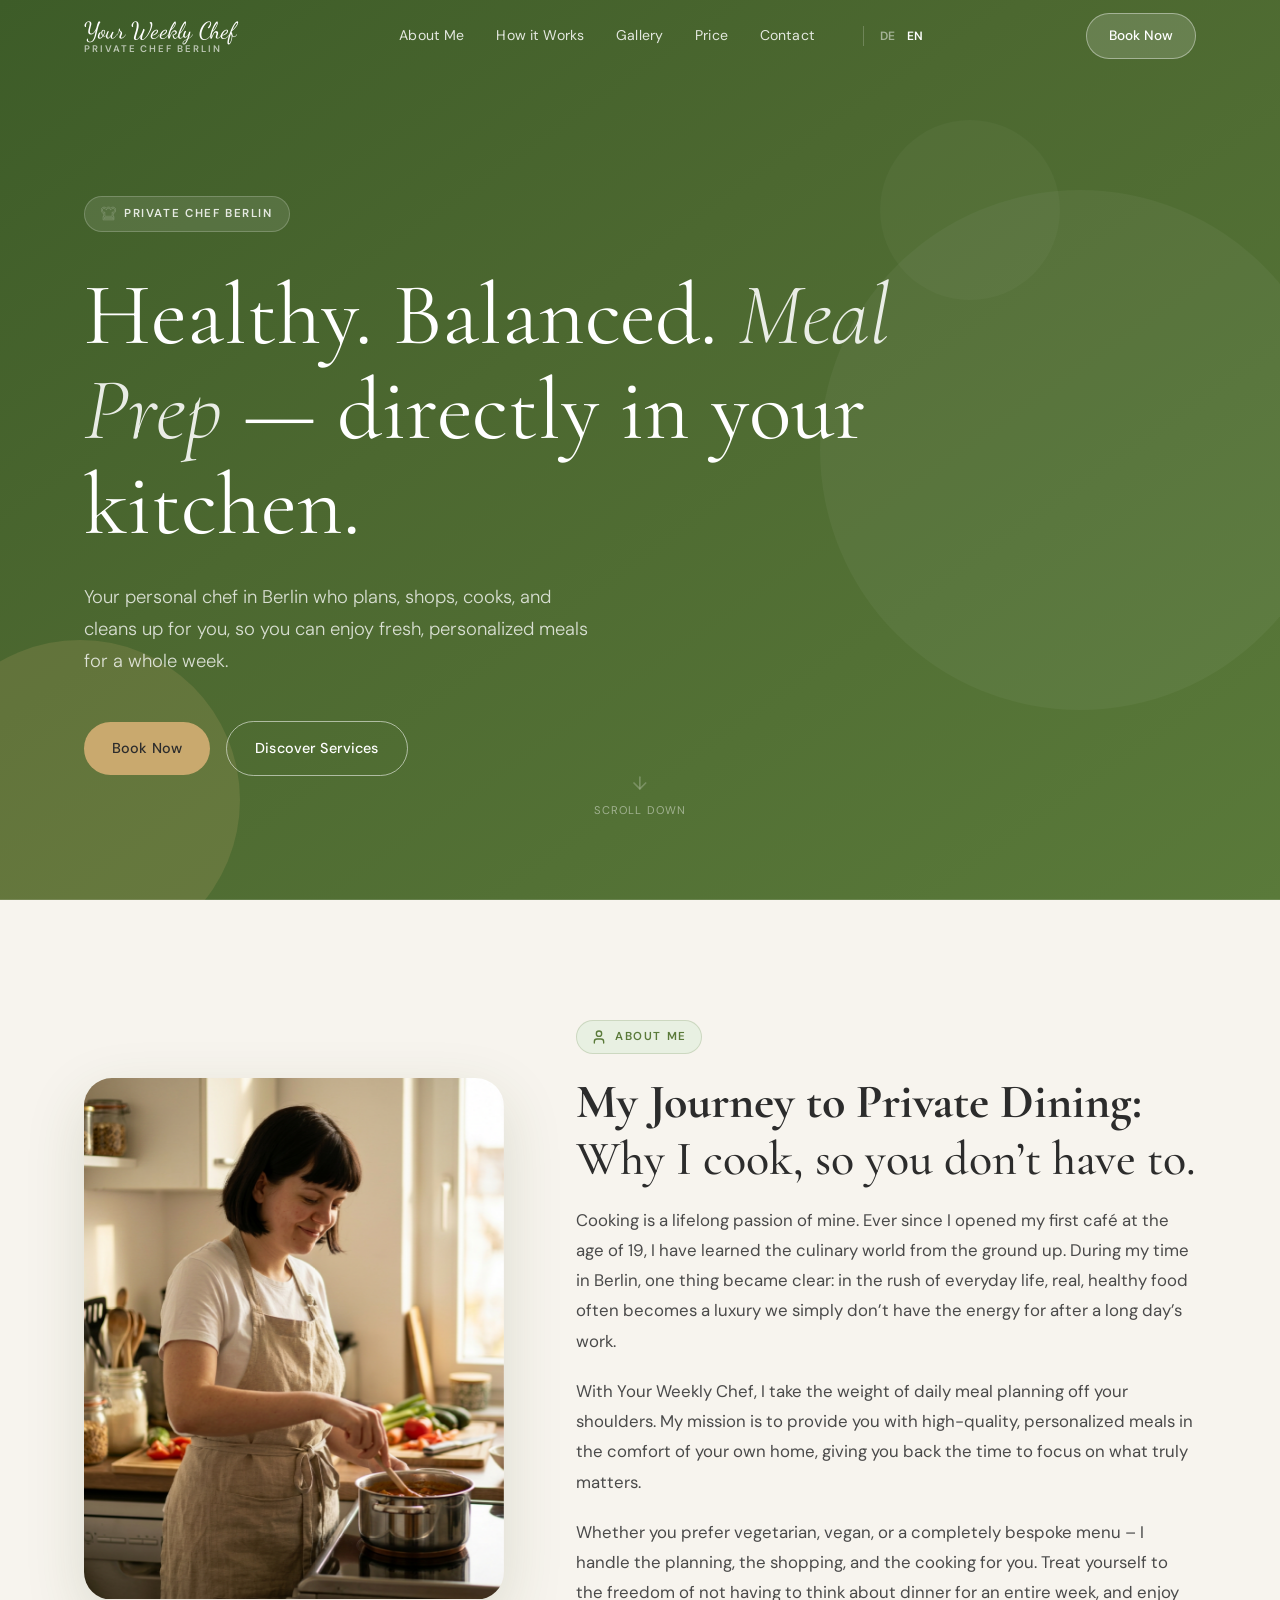
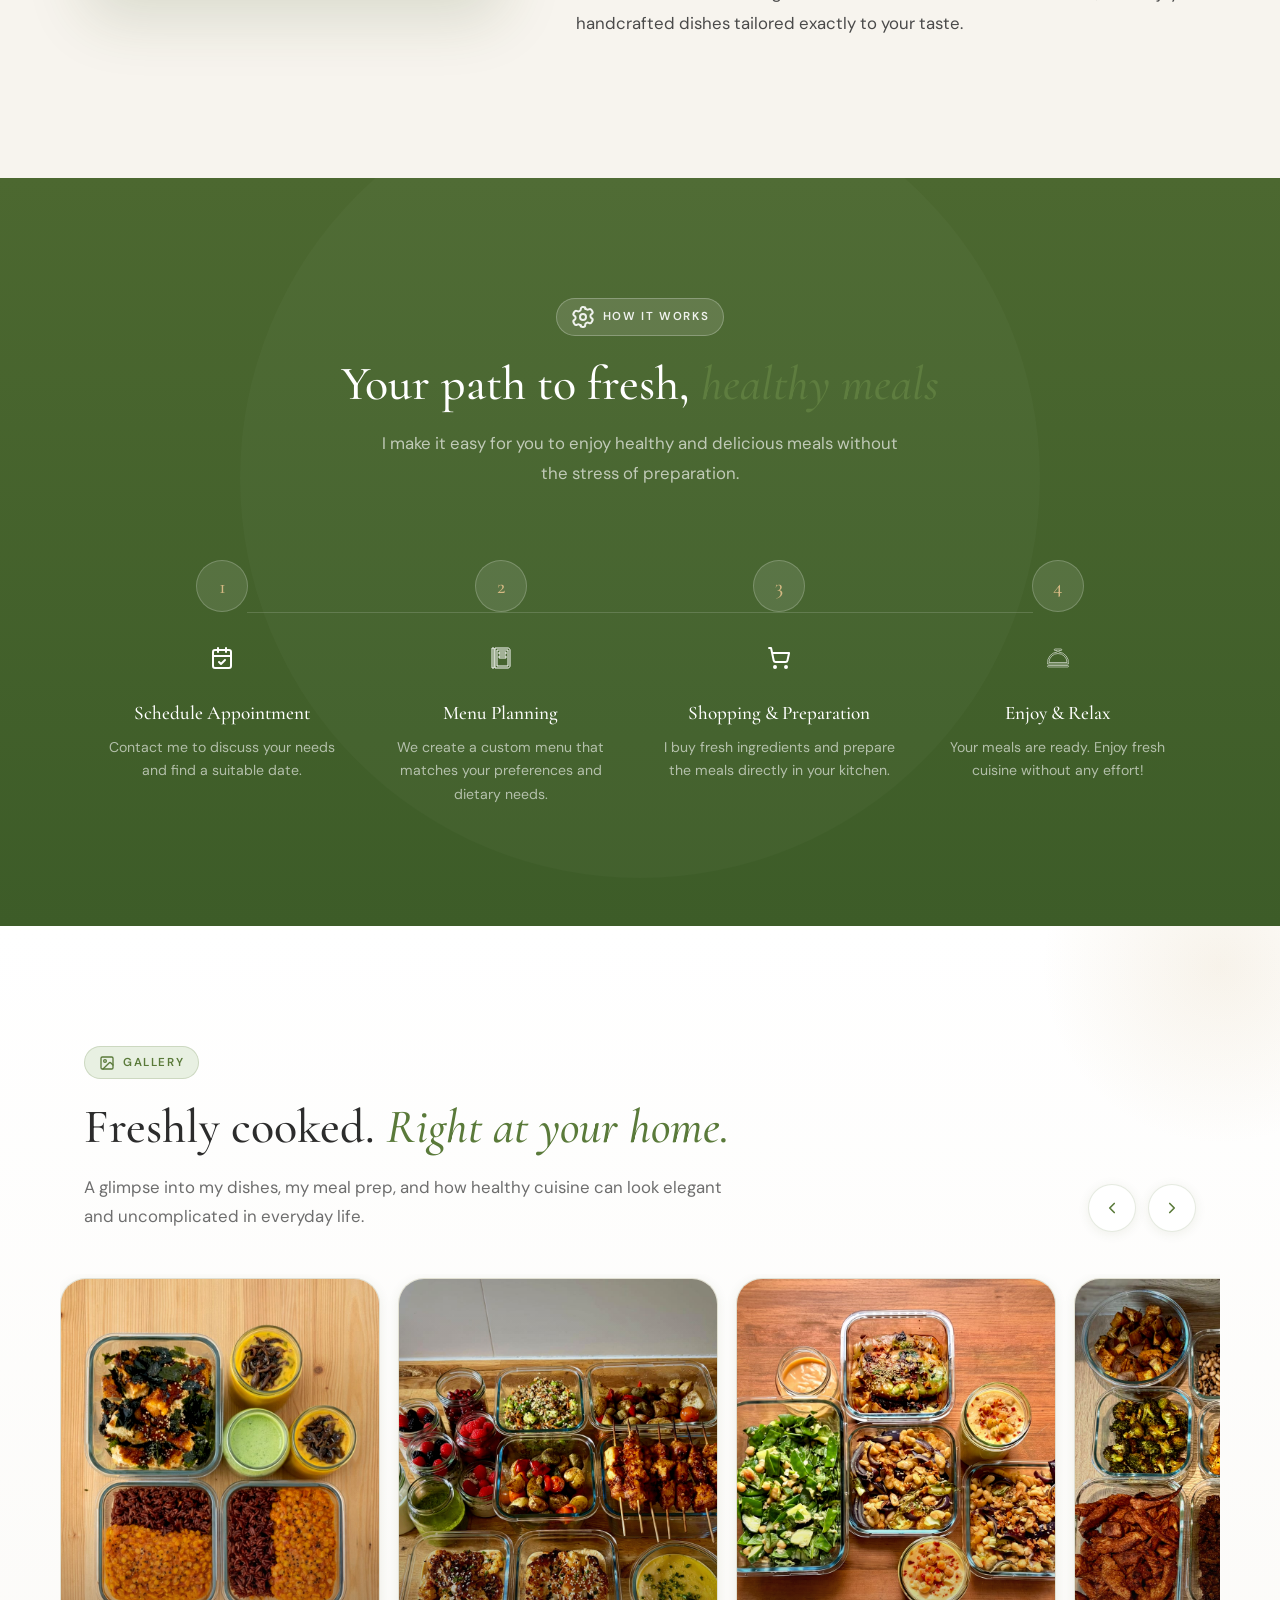
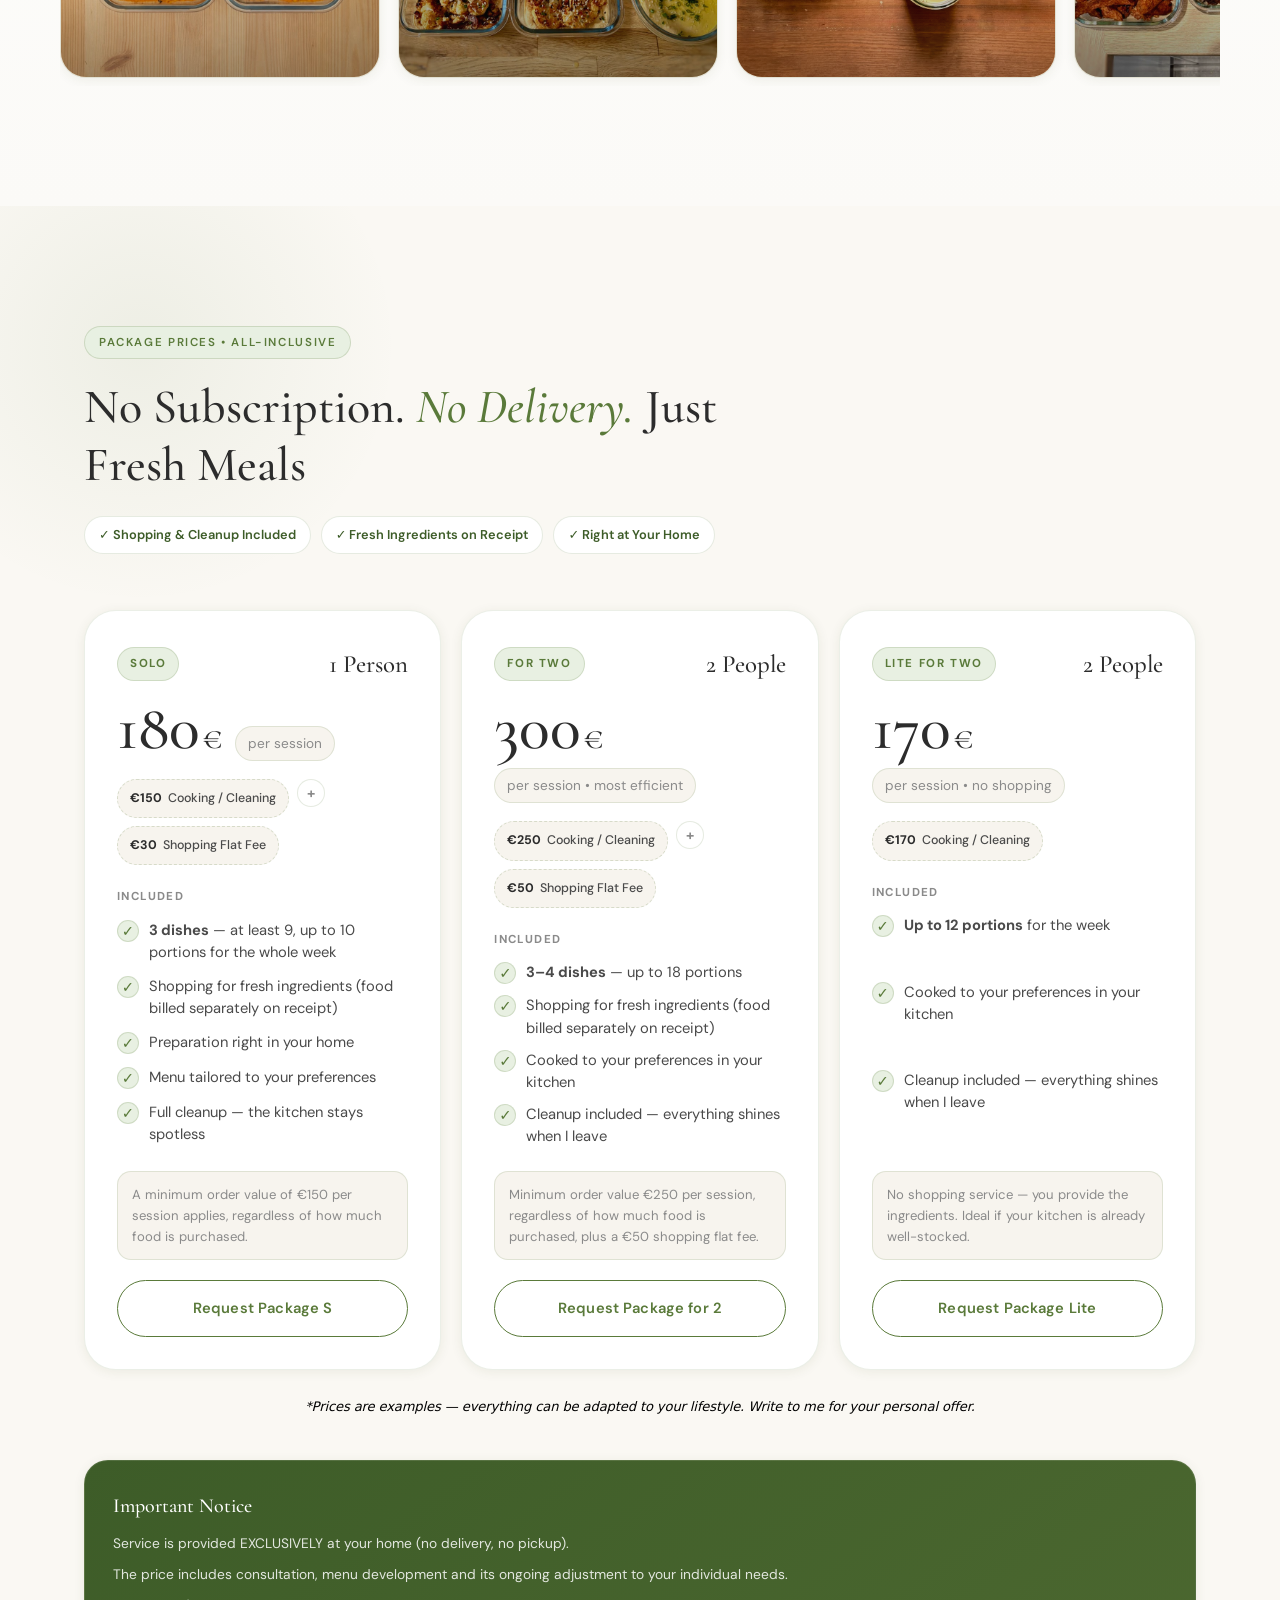
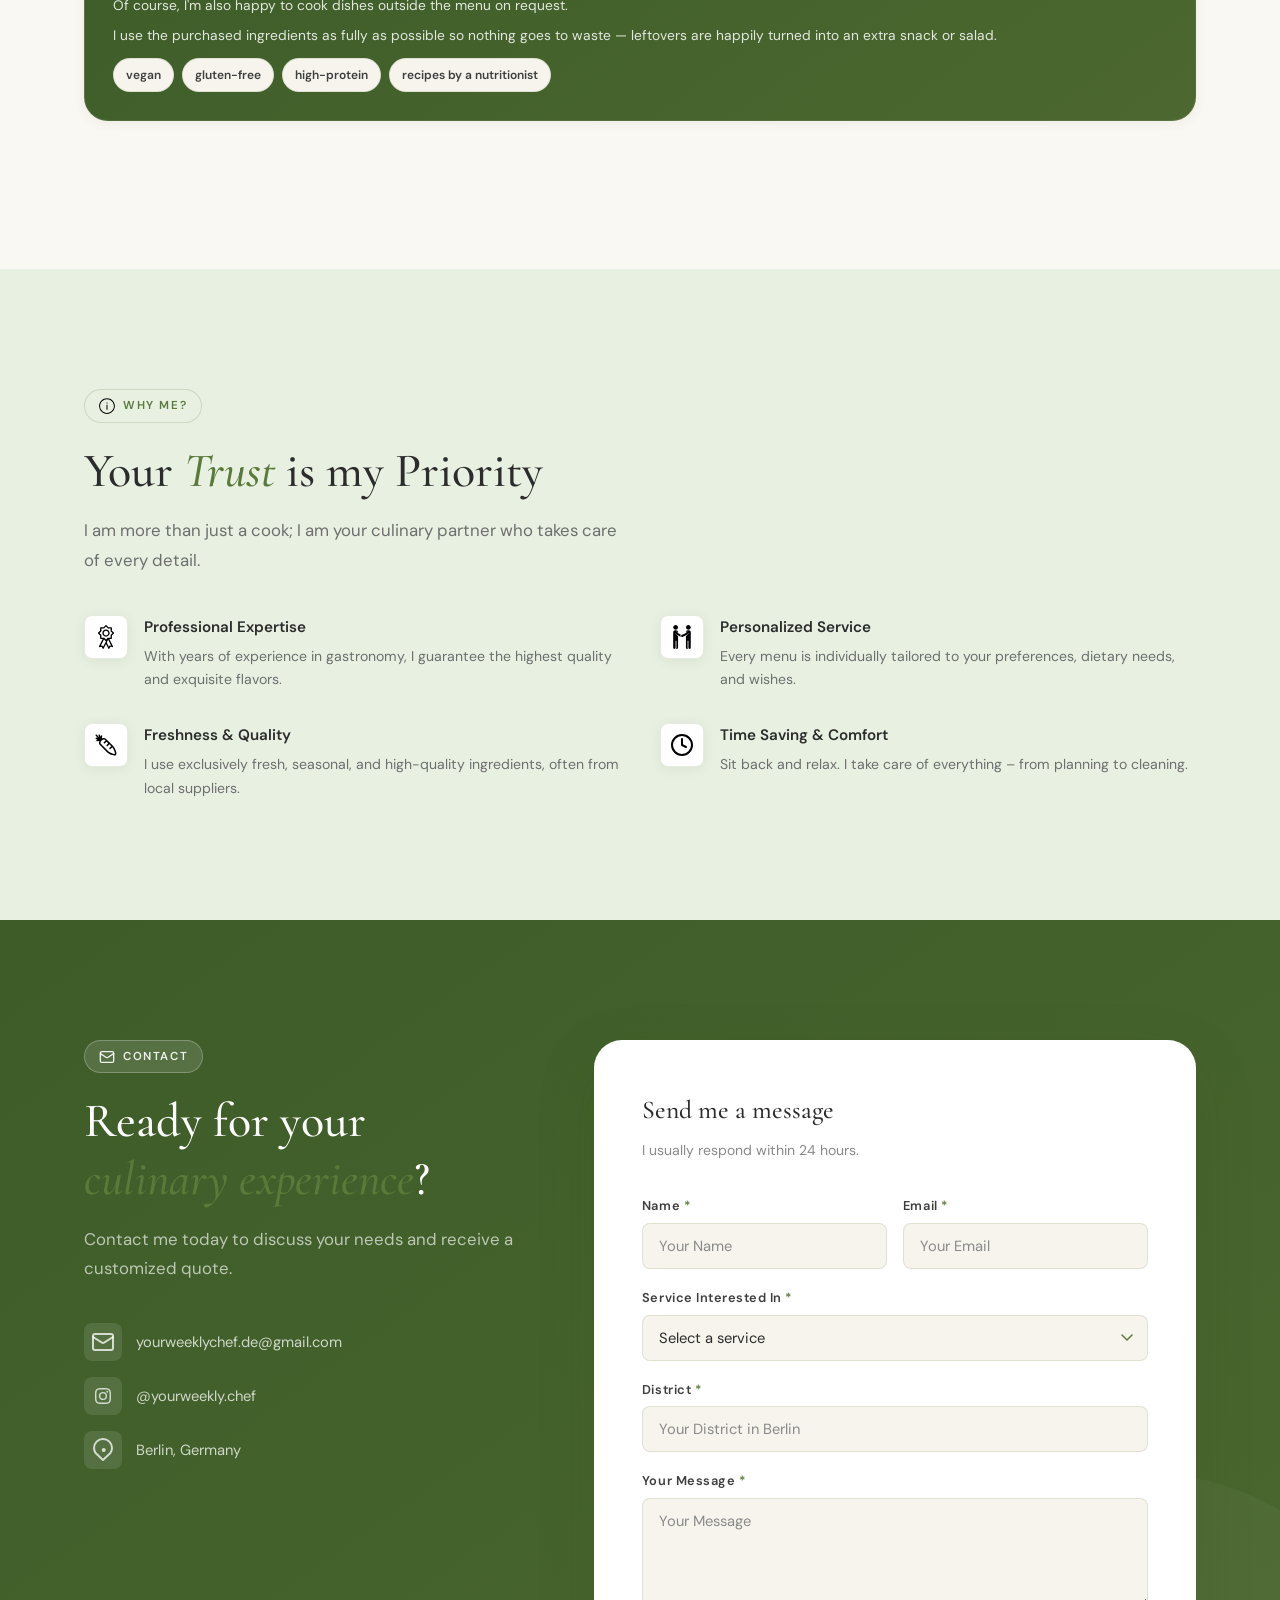
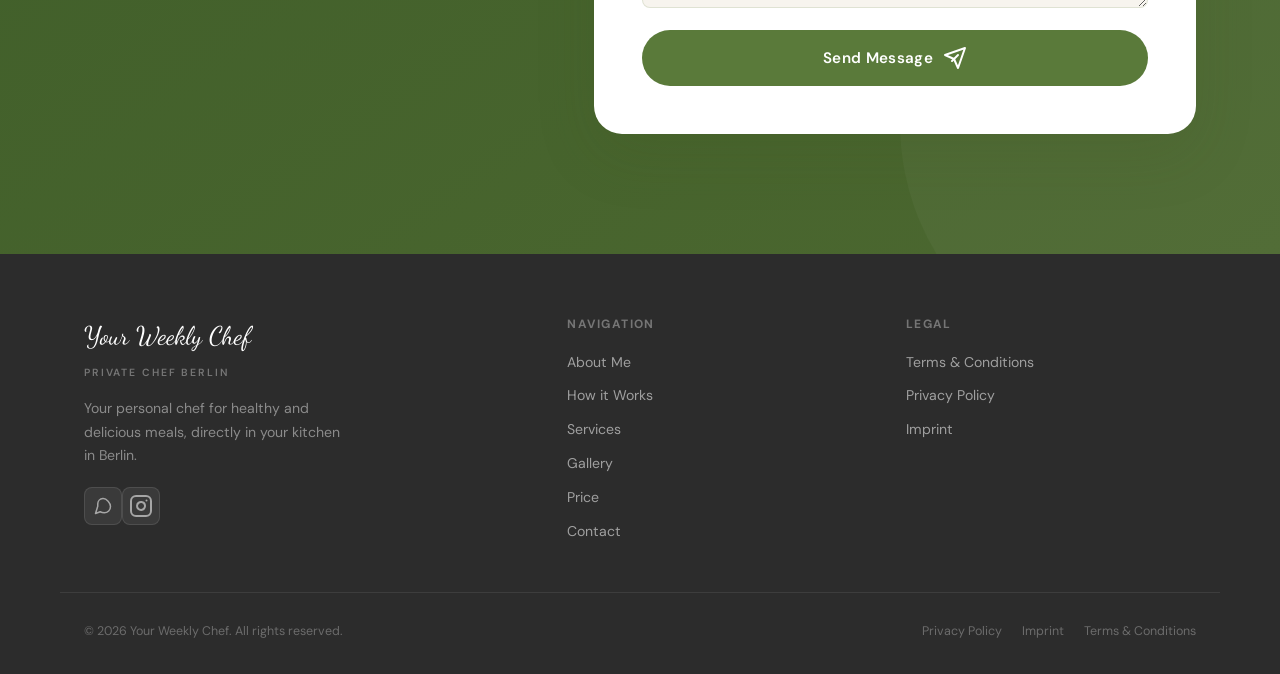
==== commit 39ba69d5: "Redesign pricing, gallery and remove RU version - Removed Russian language version (ru/) from site a" ====
--- a/en/index.html
+++ b/en/index.html
@@ -505,18 +505,7 @@
   object-fit: cover;
   object-position: center;
   display: block;
-}
-
-.about__chef-photo--desktop {
-  opacity: 1;
-  transform: none;
   animation: photoReveal 0.8s cubic-bezier(0.22, 1, 0.36, 1) forwards;
-}
-
-.about__chef-photo--mobile {
-  display: none;
-  opacity: 1;
-  transform: none;
 }
 
 @keyframes photoReveal {
@@ -555,36 +544,6 @@
   font-weight: 600;
 }
 
-.about__langs {
-  display: flex;
-  align-items: center;
-  gap: 10px;
-  margin-top: 32px;
-  flex-wrap: wrap;
-}
-
-.about__lang-label {
-  font-size: 0.78rem;
-  font-weight: 600;
-  letter-spacing: 0.08em;
-  text-transform: uppercase;
-  color: var(--text-muted);
-  margin-right: 4px;
-}
-
-.about__lang-tag {
-  display: inline-flex;
-  align-items: center;
-  gap: 6px;
-  background: var(--mint);
-  border: 1px solid var(--border);
-  border-radius: var(--radius-full);
-  padding: 5px 14px;
-  font-size: 0.82rem;
-  font-weight: 500;
-  color: var(--green-dark);
-}
-
 @media (max-width: 1024px) {
   .about__inner {
     grid-template-columns: 1fr;
@@ -623,14 +582,6 @@
     background: var(--white);
     box-shadow: none;
     border: 1px solid var(--border);
-  }
-
-  .about__chef-photo--desktop {
-    display: none !important;
-  }
-
-  .about__chef-photo--mobile {
-    display: block;
   }
 
   .about .section-subtitle,
@@ -790,7 +741,7 @@
     }
 
     .gallery__controls {
-      display: none;
+      display: flex;
       align-items: center;
       gap: 12px;
       flex-shrink: 0;
@@ -819,42 +770,34 @@
     }
 
     .gallery__viewport {
-      overflow: hidden;
-    }
+      overflow-x: auto;
+      overflow-y: hidden;
+      scroll-snap-type: x mandatory;
+      margin: 0 -24px;
+      padding: 4px 24px 8px;
+      scrollbar-width: none;
+    }
+
+    .gallery__viewport::-webkit-scrollbar { display: none; }
 
     .gallery__grid {
-      display: grid;
-      grid-template-columns: 1.12fr 0.88fr 0.88fr;
-      grid-auto-rows: 220px;
+      display: flex;
       gap: 18px;
+      width: max-content;
     }
 
     .gallery__card {
       position: relative;
       overflow: hidden;
       border-radius: 26px;
-      min-height: 220px;
       background: var(--cream-dark);
       border: 1px solid rgba(90,122,58,0.08);
       box-shadow: var(--shadow-sm);
       isolation: isolate;
-    }
-
-    .gallery__card--large {
-      grid-column: 1 / 2;
-      grid-row: 1 / 3;
-      min-height: 458px;
-    }
-
-    .gallery__card--wide-top {
-      grid-column: 2 / 4;
-      grid-row: 1 / 2;
-    }
-
-    .gallery__card--wide-bottom {
-      grid-column: 1 / 4;
-      grid-row: 3 / 4;
-      min-height: 250px;
+      flex: 0 0 auto;
+      width: min(78vw, 320px);
+      aspect-ratio: 4 / 5;
+      scroll-snap-align: start;
     }
 
     .gallery__media {
@@ -866,6 +809,7 @@
       width: 100%;
       height: 100%;
       object-fit: cover;
+      filter: saturate(1.06) contrast(1.03);
       transition: transform 0.8s ease, filter 0.6s ease;
     }
 
@@ -873,14 +817,13 @@
       content: '';
       position: absolute;
       inset: 0;
-      background: linear-gradient(180deg, rgba(20,20,20,0.04) 0%, rgba(20,20,20,0.14) 48%, rgba(20,20,20,0.44) 100%);
+      background: linear-gradient(180deg, rgba(20,20,20,0) 0%, rgba(20,20,20,0.02) 55%, rgba(20,20,20,0.38) 100%);
       z-index: 1;
       pointer-events: none;
     }
 
     .gallery__card:hover img {
       transform: scale(1.06);
-      filter: saturate(1.04);
     }
 
     .gallery__overlay {
@@ -889,323 +832,74 @@
       right: 18px;
       bottom: 18px;
       z-index: 2;
-      display: flex;
-      align-items: flex-end;
-      justify-content: space-between;
-      gap: 12px;
-    }
-
-    .gallery__copy {
-      min-width: 0;
-    }
-
-    .gallery__tag {
-      display: inline-flex;
-      align-items: center;
-      padding: 6px 12px;
-      border-radius: var(--radius-full);
-      background: rgba(255,255,255,0.14);
-      border: 1px solid rgba(255,255,255,0.18);
-      backdrop-filter: blur(10px);
-      color: rgba(255,255,255,0.92);
-      font-size: 0.7rem;
-      font-weight: 600;
-      letter-spacing: 0.08em;
-      text-transform: uppercase;
-      margin-bottom: 10px;
-    }
-
-    .gallery__title {
-      font-family: var(--font-serif);
-      font-size: clamp(1.25rem, 2vw, 1.7rem);
-      line-height: 1.15;
-      font-weight: 500;
+    }
+
+    .gallery__caption {
       color: var(--white);
-      margin-bottom: 4px;
-    }
-
-    .gallery__desc {
-      font-size: 0.88rem;
-      color: rgba(255,255,255,0.78);
-      line-height: 1.55;
-      max-width: 34ch;
-    }
-
-    .gallery__pill {
-      display: inline-flex;
-      align-items: center;
-      justify-content: center;
-      flex-shrink: 0;
-      padding: 8px 14px;
-      border-radius: var(--radius-full);
-      background: rgba(255,255,255,0.9);
-      color: var(--charcoal);
-      font-size: 0.76rem;
-      font-weight: 600;
-      box-shadow: var(--shadow-sm);
-    }
+      font-size: 0.92rem;
+      line-height: 1.4;
+      max-width: 40ch;
+    }
+
+    .gallery__caption:empty { display: none; }
 
     /* ─── Pricing ─────────────────────────────────────────────── */
-    .pricing {
-      padding: 120px 0;
-      background: linear-gradient(180deg, #fbfaf7 0%, var(--cream) 100%);
-      position: relative;
-      overflow: hidden;
-    }
-
-    .pricing::before {
-      content: '';
-      position: absolute;
-      left: -120px;
-      bottom: -140px;
-      width: 360px;
-      height: 360px;
-      border-radius: 50%;
-      background: radial-gradient(circle, rgba(90,122,58,0.12) 0%, rgba(90,122,58,0) 70%);
-      pointer-events: none;
-    }
-
-    .pricing__wrap {
-      display: grid;
-      grid-template-columns: minmax(0, 1.05fr) minmax(320px, 0.95fr);
-      gap: 24px;
-      align-items: stretch;
-    }
-
-    .pricing__intro,
-    .pricing__panel {
-      position: relative;
-      overflow: hidden;
-      border-radius: 30px;
-    }
-
-    .pricing__intro {
-      background: rgba(255,255,255,0.82);
-      border: 1px solid rgba(90,122,58,0.12);
-      box-shadow: 0 18px 46px rgba(60,80,30,0.08);
-      backdrop-filter: blur(10px);
-      padding: 42px;
-    }
-
-    .pricing__intro::before {
-      content: '';
-      position: absolute;
-      top: 0;
-      left: 0;
-      right: 0;
-      height: 3px;
-      background: linear-gradient(90deg, var(--green-main), var(--tan));
-    }
-
-    .pricing__text {
-      font-size: 1rem;
-      line-height: 1.75;
-      color: var(--text-light);
-      max-width: 58ch;
-      margin-bottom: 28px;
-    }
-
-    .pricing__features {
-      display: grid;
-      gap: 14px;
-    }
-
-    .pricing__feature {
-      display: flex;
-      align-items: flex-start;
-      gap: 12px;
-      padding: 15px 16px;
-      background: rgba(255,255,255,0.72);
-      border: 1px solid rgba(90,122,58,0.09);
-      border-radius: 18px;
-    }
-
-    .pricing__feature-icon {
-      width: 22px;
-      height: 22px;
-      border-radius: 50%;
-      background: rgba(90,122,58,0.1);
-      color: var(--green-main);
-      display: flex;
-      align-items: center;
-      justify-content: center;
-      flex-shrink: 0;
-      margin-top: 1px;
-    }
-
-    .pricing__feature strong {
-      display: block;
-      font-size: 0.92rem;
-      color: var(--charcoal);
-      margin-bottom: 2px;
-    }
-
-    .pricing__feature span {
-      display: block;
-      font-size: 0.86rem;
-      color: var(--text-light);
-      line-height: 1.55;
-    }
-
-    .pricing__actions {
-      display: flex;
-      flex-wrap: wrap;
-      gap: 14px;
-      margin-top: 30px;
-    }
-
-    .pricing__panel {
-      background: linear-gradient(145deg, var(--green-main) 0%, var(--green-dark) 100%);
-      color: var(--white);
-      box-shadow: var(--shadow-lg);
-      padding: 34px;
-      border: 1px solid rgba(255,255,255,0.08);
-      transition: transform var(--transition), box-shadow var(--transition);
-    }
-
-    .pricing__panel:hover {
-      transform: translateY(-4px);
-      box-shadow: 0 24px 70px rgba(60,80,30,0.22);
-    }
-
-    .pricing__panel::before {
-      content: '';
-      position: absolute;
-      top: -80px;
-      right: -70px;
-      width: 220px;
-      height: 220px;
-      border-radius: 50%;
-      background: rgba(255,255,255,0.08);
-    }
-
-    .pricing__panel::after {
-      content: '';
-      position: absolute;
-      top: -20%;
-      left: -35%;
-      width: 42%;
-      height: 150%;
-      background: linear-gradient(90deg, transparent, rgba(255,255,255,0.14), transparent);
-      transform: rotate(16deg);
-      animation: pricingShimmer 6s ease-in-out infinite;
-    }
-
-    @keyframes pricingShimmer {
-      0%, 100% { left: -45%; }
-      50% { left: 120%; }
-    }
-
-    .pricing__eyebrow {
-      position: relative;
-      z-index: 1;
-      display: inline-flex;
-      align-items: center;
-      gap: 8px;
-      font-size: 0.72rem;
-      font-weight: 700;
-      letter-spacing: 0.14em;
-      text-transform: uppercase;
-      color: rgba(255,255,255,0.66);
-      margin-bottom: 16px;
-    }
-
-    .pricing__amount {
-      position: relative;
-      z-index: 1;
-      display: flex;
-      align-items: flex-end;
-      gap: 10px;
-      flex-wrap: wrap;
-      margin-bottom: 14px;
-    }
-
-    .pricing__amount-value {
-      font-family: var(--font-serif);
-      font-size: clamp(3.2rem, 7vw, 5rem);
-      line-height: 0.92;
-      font-weight: 500;
-      color: var(--tan-pale);
-    }
-
-    .pricing__amount-unit {
-      font-size: 1rem;
-      color: rgba(255,255,255,0.78);
-      margin-bottom: 10px;
-    }
-
-    .pricing__note {
-      position: relative;
-      z-index: 1;
-      font-size: 0.95rem;
-      line-height: 1.7;
-      color: rgba(255,255,255,0.76);
-      margin-bottom: 24px;
-      max-width: 30ch;
-    }
-
-    .pricing__panel-list {
-      position: relative;
-      z-index: 1;
-      display: grid;
-      gap: 12px;
-    }
-
-    .pricing__panel-item {
-      padding: 14px 16px;
-      border-radius: 18px;
-      background: rgba(255,255,255,0.08);
-      border: 1px solid rgba(255,255,255,0.1);
-      backdrop-filter: blur(10px);
-    }
-
-    .pricing__panel-item strong {
-      display: block;
-      font-size: 0.78rem;
-      letter-spacing: 0.08em;
-      text-transform: uppercase;
-      color: rgba(255,255,255,0.66);
-      margin-bottom: 4px;
-    }
-
-    .pricing__panel-item span {
-      font-size: 0.92rem;
-      line-height: 1.55;
-      color: rgba(255,255,255,0.94);
-    }
-
-    .pricing__mini {
-      position: relative;
-      z-index: 1;
-      margin-top: 18px;
-      display: inline-flex;
-      padding: 8px 14px;
-      border-radius: var(--radius-full);
-      background: rgba(255,255,255,0.12);
-      border: 1px solid rgba(255,255,255,0.12);
-      font-size: 0.76rem;
-      font-weight: 600;
-      letter-spacing: 0.04em;
-      color: rgba(255,255,255,0.88);
-    }
+    .pricing { padding: 120px 0; background: #FAF8F3; position: relative; overflow: hidden; }
+    .pricing::before { content:''; position:absolute; left:-120px; top:-120px; width:520px; height:520px; border-radius:50%; background: radial-gradient(circle, rgba(90,122,58,0.08) 0%, rgba(90,122,58,0) 70%); pointer-events:none; }
+    .pricing__header { text-align: left; max-width: 720px; margin-bottom: 56px; }
+    .pricing__header .section-title { max-width: 640px; }
+    .pricing__header .section-title em { color: var(--green-main); }
+    .pricing__header .section-subtitle { max-width: 640px; margin-top: 8px; }
+    .pricing__valueprop { display:flex; gap:10px; margin-top:22px; flex-wrap:wrap; }
+    .pricing__valueprop span { display:inline-flex; align-items:center; gap:8px; font-size:0.8rem; font-weight:600; padding:7px 14px; border-radius:999px; background:var(--white); border:1px solid var(--border); color:var(--green-dark); }
+    .pricing__packages { display:grid; grid-template-columns: repeat(3, 1fr); gap:20px; align-items:stretch; margin-bottom: 28px; }
+    .pkg-card { position:relative; background:var(--white); border-radius:32px; border:1.5px solid rgba(90,122,58,0.12); padding:36px 32px 32px; box-shadow: var(--shadow-sm); transition: var(--transition); overflow:hidden; display:flex; flex-direction:column; }
+    .pkg-card:hover { transform: translateY(-4px); box-shadow: var(--shadow-lg); border-color: rgba(90,122,58,0.22); }
+    .pkg-card--popular { border-color: var(--tan); background: linear-gradient(180deg, #FFFEFB 0%, #FFFFFF 100%); box-shadow: 0 18px 50px rgba(201,169,110,0.18); }
+    .pkg-card--popular::before { content:''; position:absolute; top:0; left:0; right:0; height:4px; background: linear-gradient(90deg, var(--tan), var(--tan-light)); }
+    .pkg-card__badge { position:absolute; top:18px; right:18px; background: var(--tan); font-size:0.68rem; font-weight:700; letter-spacing:0.08em; text-transform:uppercase; padding:6px 12px; border-radius:999px; }
+    .pkg-card__top { display:flex; justify-content:space-between; align-items:center; margin-bottom:18px; }
+    .pkg-card__label { font-size:0.72rem; font-weight:700; letter-spacing:0.14em; text-transform:uppercase; color: var(--green-main); background: var(--mint); border:1px solid rgba(90,122,58,0.18); padding:6px 12px; border-radius:999px; }
+    .pkg-card--popular .pkg-card__label { background: var(--charcoal); color: var(--tan-pale);  }
+    .pkg-card__persons { font-family: var(--font-serif); font-size:1.55rem; font-weight:500; color: var(--charcoal); line-height:1; }
+    .pkg-card__price-row { display:flex; align-items:baseline; gap:12px; flex-wrap:wrap; margin-bottom:18px; }
+    .pkg-card__price { font-family: var(--font-serif); font-size: clamp(2.8rem, 5vw, 4rem); line-height:0.9; font-weight:500; color: var(--charcoal); }
+    .pkg-card__price span { font-size:0.55em; font-weight:400; margin-left:2px; }
+    .pkg-card__price-note { font-size:0.85rem; color: var(--text-muted); background: var(--cream); padding:5px 12px; border-radius:999px; border:1px solid var(--border); }
+    .pkg-card__breakdown { display:flex; gap:8px; flex-wrap:wrap; margin-bottom:22px; }
+    .pkg-card__breakdown-item { display:inline-flex; align-items:center; gap:6px; font-size:0.78rem; font-weight:500; color: var(--text-body); background: #F7F4EE; border:1px dashed rgba(90,122,58,0.2); padding:8px 12px; border-radius:999px; }
+    .pkg-card__breakdown-item strong { color: var(--charcoal); font-weight:700; }
+    .pkg-card__breakdown-plus { display:inline-flex; align-items:center; justify-content:center; width:28px; height:28px; border-radius:50%; background: var(--white); border:1px solid var(--border); color: var(--text-muted); font-weight:700; font-size:0.9rem; }
+    .pkg-card__includes-title { font-size:0.72rem; font-weight:700; letter-spacing:0.12em; text-transform:uppercase; color: var(--text-muted); margin-bottom:12px; }
+    .pkg-card__list { display:grid; gap:10px; margin-bottom:24px; flex:1; }
+    .pkg-card__list li { display:flex; align-items:flex-start; gap:10px; font-size:0.92rem; color: var(--text-body); line-height:1.5; }
+    .pkg-card__check { width:22px; height:22px; border-radius:50%; background: var(--mint); border:1px solid rgba(90,122,58,0.18); display:flex; align-items:center; justify-content:center; color: var(--green-main); flex-shrink:0; margin-top:1px; }
+    .pkg-card__muted { font-size:0.82rem; color: var(--text-muted); background: var(--cream); border-radius:14px; padding:12px 14px; border:1px solid var(--border); line-height:1.6; margin-bottom:20px; }
+    .pkg-card__cta { width:100%; justify-content:center; padding:15px; font-size:0.92rem; font-weight:600; margin-top:auto; }
+    .pricing__note { position:relative; z-index:1; display:block; width:100%; margin:10px 0 44px; color:black; font-size:clamp(0.62rem, 2.6vw, 0.82rem); font-style:italic; line-height:1.4; letter-spacing:-0.01em; text-align:center; }
+    .pricing__info-grid { display:grid; grid-template-columns: 1fr; gap:24px; margin-bottom:28px; }
+    .info-card { min-width:0; background:var(--white); border-radius:24px; border:1px solid var(--border); padding:28px; box-shadow: var(--shadow-sm); }
+    .info-card--dark { background: linear-gradient(145deg, var(--green-dark) 0%, var(--green-hero) 100%); color:var(--white); border-color: rgba(255,255,255,0.1); }
+    .info-card h4 { font-family: var(--font-serif); font-size:1.25rem; font-weight:500; color: var(--charcoal); margin-bottom:10px; }
+    .info-card--dark h4 { color: var(--white); }
+    .info-card p { font-size:0.88rem; color: var(--text-light); line-height:1.7; margin-bottom:14px; }
+    .info-card--dark p { color: rgba(255,255,255,0.72); }
+    .info-card__list { display:grid; gap:10px; }
+    .info-card__list li { display:flex; gap:10px; font-size:0.86rem; line-height:1.5; }
+    .info-card__list li span:first-child { color: var(--green-main); font-weight:700; }
+    .info-card--dark .info-card__list li { color: rgba(255,255,255,0.85); }
+    .info-card--dark .info-card__list li span:first-child { color: var(--tan-pale); }
+    .menu-chips { display:flex; flex-wrap:wrap; gap:8px; margin-top:12px; }
+    .menu-chips span { font-size:0.75rem; font-weight:600; padding:6px 12px; border-radius:999px; background: var(--cream); border:1px solid var(--border); color: var(--charcoal-mid); }
+    .menu-chips span.extra { background: var(--tan-pale); border-color: var(--tan); color: var(--charcoal); }
+    .warning-box { display:flex; align-items:flex-start; gap:10px; margin-top:18px; padding:14px; background:#F3F6EF; border:1px solid rgba(90,122,58,0.18); border-radius:16px; }
+    .warning-box__icon { width:28px; height:28px; border-radius:50%; background:#FFEFD0; color:#9A7A3E; display:flex; align-items:center; justify-content:center; flex-shrink:0; }
+    .warning-box--menu .warning-box__icon { background:#E8F0E2; color:var(--green-main); }
+    .warning-box p { min-width:0; font-size:0.82rem; line-height:1.6; color:var(--text-body); margin:0; }
 
     @media (max-width: 1024px) {
-      .gallery__grid {
-        grid-template-columns: repeat(2, 1fr);
-        grid-auto-rows: 220px;
-      }
-
-      .gallery__card--large,
-      .gallery__card--wide-top,
-      .gallery__card--wide-bottom {
-        grid-column: span 2;
-        grid-row: auto;
-        min-height: 280px;
-      }
-
-      .pricing__wrap {
-        grid-template-columns: 1fr;
-      }
+      .pricing__packages { grid-template-columns: 1fr; }
+      .pricing__info-grid { grid-template-columns: 1fr; gap:28px; }
     }
 
     @media (max-width: 768px) {
@@ -1219,72 +913,39 @@
         margin-bottom: 28px;
       }
 
-      .gallery__controls {
-        display: flex;
-      }
-
-      .gallery__viewport {
-        overflow-x: auto;
-        scroll-snap-type: x mandatory;
-        margin: 0 -24px;
-        padding: 0 24px 8px;
-        scrollbar-width: none;
-      }
-
-      .gallery__viewport::-webkit-scrollbar {
-        display: none;
-      }
-
-      .gallery__grid {
-        display: flex;
-        gap: 16px;
-        width: max-content;
-      }
-
-      .gallery__card,
-      .gallery__card--large,
-      .gallery__card--wide-top,
-      .gallery__card--wide-bottom {
-        grid-column: auto;
-        grid-row: auto;
-        min-width: min(84vw, 340px);
-        width: min(84vw, 340px);
-        min-height: 420px;
-        height: 420px;
-        flex: 0 0 auto;
-        scroll-snap-align: start;
+      .gallery__card {
+        width: min(84vw, 300px);
       }
 
       .gallery__overlay {
         left: 16px;
         right: 16px;
         bottom: 16px;
-        flex-direction: column;
-        align-items: flex-start;
       }
 
-      .gallery__pill {
-        padding: 7px 12px;
-      }
-
-      .pricing {
-        padding: 0 0 88px;
-      }
-
-      .pricing__intro,
-      .pricing__panel {
-        padding: 28px 24px;
-        border-radius: 26px;
-      }
-
-      .pricing__actions {
-        flex-direction: column;
-      }
-
-      .pricing__actions .btn {
-        width: 100%;
-        justify-content: center;
-      }
+      .pricing { padding: 88px 0; }
+      .pricing__header { margin-bottom:40px; }
+      .pricing__valueprop { gap:8px; margin-top:18px; }
+      .pricing__valueprop span { padding:6px 10px; font-size:0.72rem; }
+      .pricing__packages { gap:16px; margin-bottom:20px; }
+      .pkg-card { padding:28px 22px 24px; border-radius:26px; }
+      .pkg-card__top { align-items:flex-start; gap:12px; }
+      .pkg-card__persons { padding-top:4px; font-size:1.4rem; text-align:right; }
+      .pkg-card__price-row { gap:8px; margin-bottom:16px; }
+      .pkg-card__price-note { font-size:0.76rem; padding:4px 9px; }
+      .pkg-card__breakdown { display:grid; grid-template-columns:1fr; gap:7px; margin-bottom:20px; }
+      .pkg-card__breakdown-item { justify-content:center; min-height:36px; text-align:center; }
+      .pkg-card__breakdown-plus { justify-self:center; width:24px; height:24px; }
+      .pricing__note { margin:14px 0 30px; }
+      .pricing__info-grid { gap:28px; margin-bottom:24px; }
+      .info-card { padding:24px 20px; border-radius:22px; }
+      .info-card h4 { font-size:1.4rem; margin-bottom:8px; }
+      .info-card p { font-size:0.86rem; line-height:1.65; }
+      .menu-chips { gap:7px; margin-top:14px; }
+      .menu-chips span { padding:6px 10px; font-size:0.72rem; }
+      .warning-box { gap:9px; padding:13px; }
+      .warning-box__icon { width:26px; height:26px; }
+      .warning-box p { font-size:0.8rem; }
     }
 
     /* ─── Why Me ────────────────────────────────────────────────── */
@@ -1502,42 +1163,6 @@
       padding-right: 36px;
     }
 
-    .form__days {
-      display: flex;
-      flex-wrap: wrap;
-      gap: 8px;
-    }
-
-    .form__day {
-      display: none;
-    }
-
-    .form__day-label {
-      display: inline-flex;
-      align-items: center;
-      justify-content: center;
-      padding: 7px 14px;
-      border-radius: var(--radius-full);
-      font-size: 0.8rem;
-      font-weight: 500;
-      background: var(--cream);
-      border: 1.5px solid rgba(90,122,58,0.15);
-      color: var(--text-body);
-      cursor: pointer;
-      transition: var(--transition);
-      user-select: none;
-    }
-
-    .form__day:checked + .form__day-label {
-      background: var(--green-main);
-      border-color: var(--green-main);
-      color: var(--white);
-    }
-
-    .form__day-label:hover {
-      border-color: var(--green-main);
-      color: var(--green-main);
-    }
 
     .form__submit {
       width: 100%;
@@ -1802,19 +1427,18 @@
 
     /* ─── Responsive ────────────────────────────────────────────── */
     @media (max-width: 1024px) {
+      .nav__links,
+      .nav__cta { display: none; }
+
+      .nav__hamburger { display: flex; }
+
       .about__inner,
       .contact__inner {
         grid-template-columns: 1fr;
         gap: 48px;
       }
 
-      .about__accent-card {
-        right: 0;
-        bottom: -16px;
-      }
-
       .about__photo-wrap {
-
         max-height: 340px;
       }
 
@@ -1825,25 +1449,12 @@
 
       .how__connector { display: none; }
 
-      .services__grid {
-        grid-template-columns: 1fr;
-      }
-
-      .testimonials__grid {
-        grid-template-columns: 1fr 1fr;
-      }
-
       .footer__inner {
         grid-template-columns: 1fr 1fr;
       }
     }
 
     @media (max-width: 768px) {
-      .nav__links,
-      .nav__cta { display: none; }
-
-      .nav__hamburger { display: flex; }
-
       .hero__title { font-size: clamp(2.4rem, 8vw, 3.5rem); }
 
       .how__steps {
@@ -1852,12 +1463,8 @@
       }
 
       .why__list {
-        grid-template-columns: 1fr; /* Перестроение преимуществ в одну колонку на мобильных */
+        grid-template-columns: 1fr;
         gap: 24px;
-      }
-
-      .testimonials__grid {
-        grid-template-columns: 1fr;
       }
 
       .form__row {
@@ -1967,7 +1574,6 @@
         <div class="nav__lang-switcher">
           <a href="/" class="lang-link">DE</a>
           <a href="/en/" class="lang-link active">EN</a>
-          <a href="/ru/" class="lang-link">RU</a>
         </div>
       </div>
 
@@ -1990,7 +1596,6 @@
       <div class="nav__lang-switcher">
         <a href="/" class="lang-link">DE</a>
         <a href="/en/" class="lang-link active">EN</a>
-        <a href="/ru/" class="lang-link">RU</a>
       </div>
     </div>
   </nav>
@@ -2022,36 +1627,31 @@
     </section>
 
     <section class="about" id="about">
-  <div class="container about__inner">
-   <!-- Замените этот блок -->
-<div class="about__visual">
-  <div class="about__photo-wrap about__logo-reveal">
-    <!-- Убрали .about__logo-bg, т.к. теперь у нас есть реальное фото -->
-
-    <!-- ДОБАВЛЕНО: Новое фото с классом для анимации -->
-    <img src="img/about.png" alt="Your Weekly Chef - Privatkoch Berlin" class="about__chef-photo about__chef-photo--desktop" />
-
-    <!-- Для мобильной версии -->
-    <img src="img/about.png" alt="Your Weekly Chef - Privatkoch Berlin" class="about__chef-photo about__chef-photo--mobile" />
-  </div>
-</div>
-
-    <div class="about__content">
-      <div class="section-label">
-        <svg xmlns="http://www.w3.org/2000/svg" width="16" height="16" viewBox="0 0 24 24" fill="none" stroke="currentColor" stroke-width="2" stroke-linecap="round" stroke-linejoin="round" class="lucide lucide-user"><path d="M19 21v-2a4 4 0 0 0-4-4H9a4 4 0 0 0-4 4v2"/><circle cx="12" cy="7" r="4"/></svg>
-        Über mich
+      <div class="container about__inner">
+        <div class="about__visual">
+          <div class="about__photo-wrap">
+            <img src="img/about.png" alt="Your Weekly Chef - Privatkoch Berlin" class="about__chef-photo" />
+          </div>
+        </div>
+
+        <div class="about__content">
+          <div class="section-label">
+            <svg xmlns="http://www.w3.org/2000/svg" width="16" height="16" viewBox="0 0 24 24" fill="none" stroke="currentColor" stroke-width="2" stroke-linecap="round" stroke-linejoin="round" class="lucide lucide-user"><path d="M19 21v-2a4 4 0 0 0-4-4H9a4 4 0 0 0-4 4v2"/><circle cx="12" cy="7" r="4"/></svg>
+            About Me
+          </div>
+
+          <h2 class="section-title"><b>My Journey to Private Dining:</b>
+            Why I cook, so you don’t have to.</h2>
+
+          <p class="section-subtitle">
+Cooking is a lifelong passion of mine. Ever since I opened my first café at the age of 19, I have learned the culinary world from the ground up. During my time in Berlin, one thing became clear: in the rush of everyday life, real, healthy food often becomes a luxury we simply don’t have the energy for after a long day’s work.      </p>
+          <p class="about__text">
+With Your Weekly Chef, I take the weight of daily meal planning off your shoulders. My mission is to provide you with high-quality, personalized meals in the comfort of your own home, giving you back the time to focus on what truly matters.      </p>
+          <p class="about__text">
+Whether you prefer vegetarian, vegan, or a completely bespoke menu – I handle the planning, the shopping, and the cooking for you. Treat yourself to the freedom of not having to think about dinner for an entire week, and enjoy handcrafted dishes tailored exactly to your taste.      </p>
+        </div>
       </div>
-
-      <h2 class="section-title"><b>My Journey to Private Dining:</b>
-        Why I cook, so you don’t have to.</h2>
-
-      <p class="section-subtitle">
-Cooking is a lifelong passion of mine. Ever since I opened my first café at the age of 19, I have learned the culinary world from the ground up. During my time in Berlin, one thing became clear: in the rush of everyday life, real, healthy food often becomes a luxury we simply don’t have the energy for after a long day’s work.      </p>
-      <p class="about__text">
-With Your Weekly Chef, I take the weight of daily meal planning off your shoulders. My mission is to provide you with high-quality, personalized meals in the comfort of your own home, giving you back the time to focus on what truly matters.      </p>
-      <p class="about__text">
-Whether you prefer vegetarian, vegan, or a completely bespoke menu – I handle the planning, the shopping, and the cooking for you. Treat yourself to the freedom of not having to think about dinner for an entire week, and enjoy handcrafted dishes tailored exactly to your taste.      </p>
-</section>
+    </section>
 
     <section class="how" id="how-it-works">
       <div class="container">
@@ -2135,71 +1735,84 @@
 
     <div class="gallery__viewport" id="galleryViewport">
       <div class="gallery__grid">
-        <article class="gallery__card gallery__card--large fade-up">
+        <article class="gallery__card fade-up">
           <div class="gallery__media">
-            <img src="img/gallery_1.png" alt="Weekly meal prep with prepared containers and fresh ingredients">
+            <img src="img/gallery-1.jpg" alt="Meal prep boxes with rice, lentils and vegetables on a wooden table">
           </div>
           <div class="gallery__overlay">
-            <div class="gallery__copy">
-              <span class="gallery__tag">Weekly Prep</span>
-              <h3 class="gallery__title">Meal Prep for the Week</h3>
-              <p class="gallery__desc">Freshly cooked, perfectly portioned and ready for relaxed days.</p>
-            </div>
-            <span class="gallery__pill">Fresh</span>
+            <p class="gallery__caption"><!-- Caption, max. 40 characters --></p>
           </div>
         </article>
 
-        <article class="gallery__card gallery__card--wide-top fade-up fade-up-delay-1">
+        <article class="gallery__card fade-up fade-up-delay-1">
           <div class="gallery__media">
-            <img src="img/gallery_2.png" alt="Homemade curry with sweet potatoes">
+            <img src="img/gallery-2.jpg" alt="Assorted meal prep boxes with salads, skewers and cauliflower">
           </div>
           <div class="gallery__overlay">
-            <div class="gallery__copy">
-              <span class="gallery__tag">Comfort Food</span>
-              <h3 class="gallery__title">Freshly Cooked Curry</h3>
-              <p class="gallery__desc">Warming, balanced and perfectly prepared for everyday life.</p>
-            </div>
-            <span class="gallery__pill">Homemade</span>
+            <p class="gallery__caption"><!-- Caption, max. 40 characters --></p>
           </div>
         </article>
 
         <article class="gallery__card fade-up fade-up-delay-2">
           <div class="gallery__media">
-            <img src="img/gallery_3.png" alt="Asparagus dish with tofu and green sauce">
+            <img src="img/gallery-3.jpg" alt="Weekly menu with multiple prepared dishes">
           </div>
           <div class="gallery__overlay">
-            <div class="gallery__copy">
-              <span class="gallery__tag">Seasonal</span>
-              <h3 class="gallery__title">Light & Fresh</h3>
-            </div>
-            <span class="gallery__pill">Balance</span>
+            <p class="gallery__caption"><!-- Caption, max. 40 characters --></p>
           </div>
         </article>
 
         <article class="gallery__card fade-up fade-up-delay-3">
           <div class="gallery__media">
-            <img src="img/gallery_4.png" alt="Bowl with hummus, chicken and chickpeas">
+            <img src="img/gallery-4.jpg" alt="Meal prep boxes with roasted vegetables and beans">
           </div>
           <div class="gallery__overlay">
-            <div class="gallery__copy">
-              <span class="gallery__tag">Protein</span>
-              <h3 class="gallery__title">Nutrient-Rich Bowls</h3>
-            </div>
-            <span class="gallery__pill">Satisfying</span>
+            <p class="gallery__caption"><!-- Caption, max. 40 characters --></p>
           </div>
         </article>
 
-        <article class="gallery__card gallery__card--wide-bottom fade-up fade-up-delay-4">
+        <article class="gallery__card fade-up fade-up-delay-4">
           <div class="gallery__media">
-            <img src="img/gallery_5.png" alt="Weekly menu with multiple prepared dishes">
+            <img src="img/gallery-5.jpg" alt="Chickpea curry with fresh salad">
           </div>
           <div class="gallery__overlay">
-            <div class="gallery__copy">
-              <span class="gallery__tag">Your Weekly Menu</span>
-              <h3 class="gallery__title">Healthy Cuisine, Tailored to Your Rhythm</h3>
-              <p class="gallery__desc">Individually planned, freshly shopped and cooked directly in your home.</p>
-            </div>
-            <span class="gallery__pill">Berlin</span>
+            <p class="gallery__caption"><!-- Caption, max. 40 characters --></p>
+          </div>
+        </article>
+
+        <article class="gallery__card fade-up">
+          <div class="gallery__media">
+            <img src="img/gallery-6.jpg" alt="Roasted vegetables and bowls in glass containers">
+          </div>
+          <div class="gallery__overlay">
+            <p class="gallery__caption"><!-- Caption, max. 40 characters --></p>
+          </div>
+        </article>
+
+        <article class="gallery__card fade-up fade-up-delay-1">
+          <div class="gallery__media">
+            <img src="img/gallery-7.jpg" alt="Bowl with hummus, chicken and chickpeas">
+          </div>
+          <div class="gallery__overlay">
+            <p class="gallery__caption"><!-- Caption, max. 40 characters --></p>
+          </div>
+        </article>
+
+        <article class="gallery__card fade-up fade-up-delay-2">
+          <div class="gallery__media">
+            <img src="img/gallery-8.jpg" alt="Asparagus dish with creamy sauce">
+          </div>
+          <div class="gallery__overlay">
+            <p class="gallery__caption"><!-- Caption, max. 40 characters --></p>
+          </div>
+        </article>
+
+        <article class="gallery__card fade-up fade-up-delay-3">
+          <div class="gallery__media">
+            <img src="img/gallery-9.jpg" alt="Freshly prepared bowls and sides on the table">
+          </div>
+          <div class="gallery__overlay">
+            <p class="gallery__caption"><!-- Caption, max. 40 characters --></p>
           </div>
         </article>
       </div>
@@ -2208,89 +1821,113 @@
 </section>
 
 <section class="pricing" id="pricing">
-  <a href="#pricing" class="hero__scroll"></a>
   <div class="container">
-    <div class="pricing__wrap">
-      <div class="pricing__intro fade-up">
-        <div class="section-label">
-          <svg xmlns="http://www.w3.org/2000/svg" width="16" height="16" viewBox="0 0 24 24" fill="none" stroke="currentColor" stroke-width="2" stroke-linecap="round" stroke-linejoin="round"><circle cx="12" cy="12" r="10"/><path d="M16 8h-5a2 2 0 0 0 0 4h2a2 2 0 0 1 0 4H8"/><path d="M12 18V6"/></svg>
-          Pricing
-        </div>
-
-        <h2 class="section-title">Transparent <em>Pricing</em> with Personal Service</h2>
-
-        <p class="pricing__text">
-          I work clearly, fairly and without hidden costs. You know in advance how my service is structured — personal, plannable and tailored to your everyday life.
-        </p>
-
-        <div class="pricing__features">
-          <div class="pricing__feature">
-            <div class="pricing__feature-icon">
-              <svg xmlns="http://www.w3.org/2000/svg" width="12" height="12" viewBox="0 0 24 24" fill="none" stroke="currentColor" stroke-width="3" stroke-linecap="round" stroke-linejoin="round"><path d="m20 6-11 11-5-5"/></svg>
-            </div>
-            <div>
-              <strong>Service Included</strong>
-              <span>Menu planning, cooking and cleaning are already included in the hourly rate.</span>
-            </div>
-          </div>
-
-          <div class="pricing__feature">
-            <div class="pricing__feature-icon">
-              <svg xmlns="http://www.w3.org/2000/svg" width="12" height="12" viewBox="0 0 24 24" fill="none" stroke="currentColor" stroke-width="3" stroke-linecap="round" stroke-linejoin="round"><path d="m20 6-11 11-5-5"/></svg>
-            </div>
-            <div>
-              <strong>Flexible Planning</strong>
-              <span>Ideal for weekly meal prep, individual menus and private cooking appointments.</span>
-            </div>
-          </div>
-
-          <div class="pricing__feature">
-            <div class="pricing__feature-icon">
-              <svg xmlns="http://www.w3.org/2000/svg" width="12" height="12" viewBox="0 0 24 24" fill="none" stroke="currentColor" stroke-width="3" stroke-linecap="round" stroke-linejoin="round"><path d="m20 6-11 11-5-5"/></svg>
-            </div>
-            <div>
-              <strong>No Surprises</strong>
-              <span>Shopping costs are billed separately and transparently based on receipts or actual effort.</span>
-            </div>
-          </div>
-        </div>
-
-        <div class="pricing__actions">
-          <a href="#contact" class="btn btn-green">Get in touch</a>
-          <a href="mailto:yourweeklychef.de@gmail.com" class="btn btn-outline-green">Send Email</a>
-        </div>
+    <!-- Header -->
+    <div class="pricing__header fade-up">
+      <div class="section-label">Package Prices • All-Inclusive </div>
+      <h2 class="section-title">No Subscription. <em>No Delivery.</em> Just Fresh Meals</h2>
+      <div class="pricing__valueprop">
+        <span>✓ Shopping & Cleanup Included</span>
+        <span>✓ Fresh Ingredients on Receipt</span>
+        <span>✓ Right at Your Home</span>
       </div>
-
-      <div class="pricing__panel fade-up fade-up-delay-1">
-        <div class="pricing__eyebrow">Pricing</div>
-
-        <div class="pricing__amount">
-          <span class="pricing__amount-value">30 €</span>
-          <span class="pricing__amount-unit">/ hour</span>
-        </div>
-
-        <p class="pricing__note">
-          A clear, fair price for high-quality, fresh and individually planned meals right in your kitchen.
-        </p>
-
-        <div class="pricing__panel-list">
-          <div class="pricing__panel-item">
-            <strong>Included</strong>
-            <span>Planning, cooking and cleaning</span>
-          </div>
-
-          <div class="pricing__panel-item">
-            <strong>Separate</strong>
-            <span>Shopping costs based on receipts / effort</span>
-          </div>
-
-          <div class="pricing__panel-item">
-            <strong>Getting Started</strong>
-            <span>Initial consultation free and without obligation</span>
-          </div>
-        </div>
-
-        <div class="pricing__mini">Personal · Transparent · Berlin</div>
+    </div>
+
+    <!-- Packages -->
+    <div class="pricing__packages">
+      <!-- 1 PERSON -->
+      <div class="pkg-card fade-up">
+        <div class="pkg-card__top">
+          <span class="pkg-card__label">Solo</span>
+          <span class="pkg-card__persons">1 Person</span>
+        </div>
+        <div class="pkg-card__price-row">
+          <div class="pkg-card__price">180<span>€</span></div>
+          <div class="pkg-card__price-note">per session</div>
+        </div>
+        <div class="pkg-card__breakdown">
+          <div class="pkg-card__breakdown-item"><strong>€150</strong> Cooking / Cleaning</div>
+          <div class="pkg-card__breakdown-plus">+</div>
+          <div class="pkg-card__breakdown-item"><strong>€30</strong> Shopping Flat Fee</div>
+        </div>
+        <div class="pkg-card__includes-title">Included</div>
+        <ul class="pkg-card__list">
+          <li><span class="pkg-card__check">✓</span><span><strong>3 dishes</strong> — at least 9, up to 10 portions for the whole week</span></li>
+          <li><span class="pkg-card__check">✓</span><span>Shopping for fresh ingredients (food billed separately on receipt)</span></li>
+          <li><span class="pkg-card__check">✓</span><span>Preparation right in your home</span></li>
+          <li><span class="pkg-card__check">✓</span><span>Menu tailored to your preferences</span></li>
+          <li><span class="pkg-card__check">✓</span><span>Full cleanup — the kitchen stays spotless</span></li>
+        </ul>
+        <div class="pkg-card__muted">A minimum order value of €150 per session applies, regardless of how much food is purchased.</div>
+        <a href="#contact" class="btn btn-outline-green pkg-card__cta">Request Package S</a>
+      </div>
+
+      <!-- 2 PEOPLE -->
+      <div class="pkg-card fade-up fade-up-delay-1">
+        <div class="pkg-card__top">
+          <span class="pkg-card__label">For Two</span>
+          <span class="pkg-card__persons">2 People</span>
+        </div>
+        <div class="pkg-card__price-row">
+          <div class="pkg-card__price">300<span>€</span></div>
+          <div class="pkg-card__price-note">per session • most efficient</div>
+        </div>
+        <div class="pkg-card__breakdown">
+          <div class="pkg-card__breakdown-item"><strong>€250</strong> Cooking / Cleaning</div>
+          <div class="pkg-card__breakdown-plus">+</div>
+          <div class="pkg-card__breakdown-item"><strong>€50</strong> Shopping Flat Fee</div>
+        </div>
+        <div class="pkg-card__includes-title">Included</div>
+        <ul class="pkg-card__list">
+          <li><span class="pkg-card__check">✓</span><span><strong>3–4 dishes</strong> — up to 18 portions</span></li>
+          <li><span class="pkg-card__check">✓</span><span>Shopping for fresh ingredients (food billed separately on receipt)</span></li>
+          <li><span class="pkg-card__check">✓</span><span>Cooked to your preferences in your kitchen</span></li>
+          <li><span class="pkg-card__check">✓</span><span>Cleanup included — everything shines when I leave</span></li>
+        </ul>
+        <div class="pkg-card__muted">Minimum order value €250 per session, regardless of how much food is purchased, plus a €50 shopping flat fee.</div>
+        <a href="#contact" class="btn btn-outline-green pkg-card__cta">Request Package for 2</a>
+      </div>
+
+      <!-- 2 PEOPLE LITE -->
+      <div class="pkg-card fade-up fade-up-delay-2">
+        <div class="pkg-card__top">
+          <span class="pkg-card__label">Lite for Two</span>
+          <span class="pkg-card__persons">2 People</span>
+        </div>
+        <div class="pkg-card__price-row">
+          <div class="pkg-card__price">170<span>€</span></div>
+          <div class="pkg-card__price-note">per session • no shopping</div>
+        </div>
+        <div class="pkg-card__breakdown">
+          <div class="pkg-card__breakdown-item"><strong>€170</strong> Cooking / Cleaning</div>
+        </div>
+        <div class="pkg-card__includes-title">Included</div>
+        <ul class="pkg-card__list">
+          <li><span class="pkg-card__check">✓</span><span><strong>Up to 12 portions</strong> for the week</span></li>
+          <li><span class="pkg-card__check">✓</span><span>Cooked to your preferences in your kitchen</span></li>
+          <li><span class="pkg-card__check">✓</span><span>Cleanup included — everything shines when I leave</span></li>
+        </ul>
+        <div class="pkg-card__muted">No shopping service — you provide the ingredients. Ideal if your kitchen is already well-stocked.</div>
+        <a href="#contact" class="btn btn-outline-green pkg-card__cta">Request Package Lite</a>
+      </div>
+    </div>
+
+    <p class="pricing__note">*Prices are examples — everything can be adapted to your lifestyle. Write to me for your personal offer.</p>
+
+    <!-- Info blocks -->
+    <div class="pricing__info-grid">
+      <!-- Important -->
+      <div class="info-card info-card--dark fade-up fade-up-delay-2">
+        <h4>Important Notice</h4>
+        <ul class="info-card__list">
+          <li>Service is provided EXCLUSIVELY at your home (no delivery, no pickup).</li>
+          <li>The price includes consultation, menu development and its ongoing adjustment to your individual needs.</li>
+          <li>Of course, I'm also happy to cook dishes outside the menu on request.</li>
+          <li>I use the purchased ingredients as fully as possible so nothing goes to waste — leftovers are happily turned into an extra snack or salad.</li>
+        </ul>
+        <div class="menu-chips">
+          <span>vegan</span><span>gluten-free</span><span>high-protein</span><span>recipes by a nutritionist</span>
+        </div>
       </div>
     </div>
   </div>
@@ -2443,11 +2080,14 @@
         <p class="footer__tagline">Your personal chef for healthy and delicious meals, directly in your kitchen in Berlin.</p>
         <div class="footer__social">
           <div class="footer__social-wrapper">
+            <button type="button" class="footer__social-link wa-trigger" aria-label="Open WhatsApp chat">
+              <svg xmlns="http://www.w3.org/2000/svg" width="18" height="18" viewBox="0 0 24 24" fill="none" stroke="currentColor" stroke-width="2" stroke-linecap="round" stroke-linejoin="round" class="lucide lucide-whatsapp"><path d="M12.2 2h-.4A7.2 7.2 0 0 0 5 9.2v3.1L2 22l6.3-2.3c1.7.9 3.5 1.3 5.4 1.3 4.6 0 8.3-3.7 8.3-8.3S16.8 2 12.2 2Z"/></svg>
+            </button>
 
             <div class="wa-panel">
               <div class="wa-panel__header">
                 <div class="wa-panel__title">
-                  <svg xmlns="http://www.w3.org/2000/svg" width="20" height="20" viewBox="0 0 24 24" fill="none" stroke="currentColor" stroke-width="2" stroke-linecap="round" stroke-linejoin="round" class="lucide lucide-whatsapp"><path d="M12.2 2h-.4A7.2 7.2 0 0 0 5 9.2v3.1L2 22l6.3-2.3c1.7.9 3.5 1.3 5.4 1.3 4.6 0 8.3-3.7 8.3-8.3S16.8 2 12.2 2Z"/><path d="M12.2 2h-.4A7.2 7.2 0 0 0 5 9.2v3.1L2 22l6.3-2.3c1.7.9 3.5 1.3 5.4 1.3 4.6 0 8.3-3.7 8.3-8.3S16.8 2 12.2 2Z"/></svg>
+                  <svg xmlns="http://www.w3.org/2000/svg" width="20" height="20" viewBox="0 0 24 24" fill="none" stroke="currentColor" stroke-width="2" stroke-linecap="round" stroke-linejoin="round" class="lucide lucide-whatsapp"><path d="M12.2 2h-.4A7.2 7.2 0 0 0 5 9.2v3.1L2 22l6.3-2.3c1.7.9 3.5 1.3 5.4 1.3 4.6 0 8.3-3.7 8.3-8.3S16.8 2 12.2 2Z"/></svg>
                   Chat with me on WhatsApp
                 </div>
                 <button class="wa-panel__close">
@@ -2527,25 +2167,27 @@
       hamburger.classList.toggle('open');
     });
 
-
-    // --- ЛОГИКА ДЛЯ ABOUT (Вставь это в начало <script>) ---
-    const aboutLogoReveal = document.querySelector('.about__logo-reveal');
-
-    // Проверяем ширину экрана. Если больше 768px — запускаем анимацию.
-    // Если меньше (мобильный) — ничего не делаем (там работает CSS с белым фоном).
-    if (aboutLogoReveal && window.innerWidth > 768) {
-      const observer = new IntersectionObserver((entries) => {
-        entries.forEach(entry => {
-          if (entry.isIntersecting) {
-            aboutLogoReveal.classList.add('is-visible');
-            observer.disconnect(); // Запускаем один раз
-          }
-        });
-      }, { threshold: 0.5 });
-
-      observer.observe(aboutLogoReveal);
-    }
-    // --- КОНЕЦ ЛОГИКИ ABOUT ---
+    // WhatsApp panel toggle
+    const waTrigger = document.querySelector('.wa-trigger');
+    const waPanel = document.querySelector('.wa-panel');
+    const waClose = document.querySelector('.wa-panel__close');
+
+    if (waTrigger && waPanel) {
+      waTrigger.addEventListener('click', (e) => {
+        e.stopPropagation();
+        waPanel.classList.toggle('open');
+      });
+
+      if (waClose) {
+        waClose.addEventListener('click', () => waPanel.classList.remove('open'));
+      }
+
+      document.addEventListener('click', (e) => {
+        if (!waPanel.contains(e.target) && !waTrigger.contains(e.target)) {
+          waPanel.classList.remove('open');
+        }
+      });
+    }
 
     mobileNav.querySelectorAll('a').forEach(link => {
       link.addEventListener('click', () => {
@@ -2591,6 +2233,24 @@
 });
 
 
+    // Gallery navigation
+    const galleryViewport = document.getElementById('galleryViewport');
+    const galleryPrev = document.querySelector('.gallery__nav--prev');
+    const galleryNext = document.querySelector('.gallery__nav--next');
+
+    if (galleryViewport && galleryPrev && galleryNext) {
+      const scrollGallery = (direction) => {
+        const amount = Math.min(galleryViewport.clientWidth * 0.88, 360);
+        galleryViewport.scrollBy({
+          left: direction * amount,
+          behavior: 'smooth'
+        });
+      };
+
+      galleryPrev.addEventListener('click', () => scrollGallery(-1));
+      galleryNext.addEventListener('click', () => scrollGallery(1));
+    }
+
     // Fade-up animation on scroll
     const fadeUpElements = document.querySelectorAll('.fade-up');
 
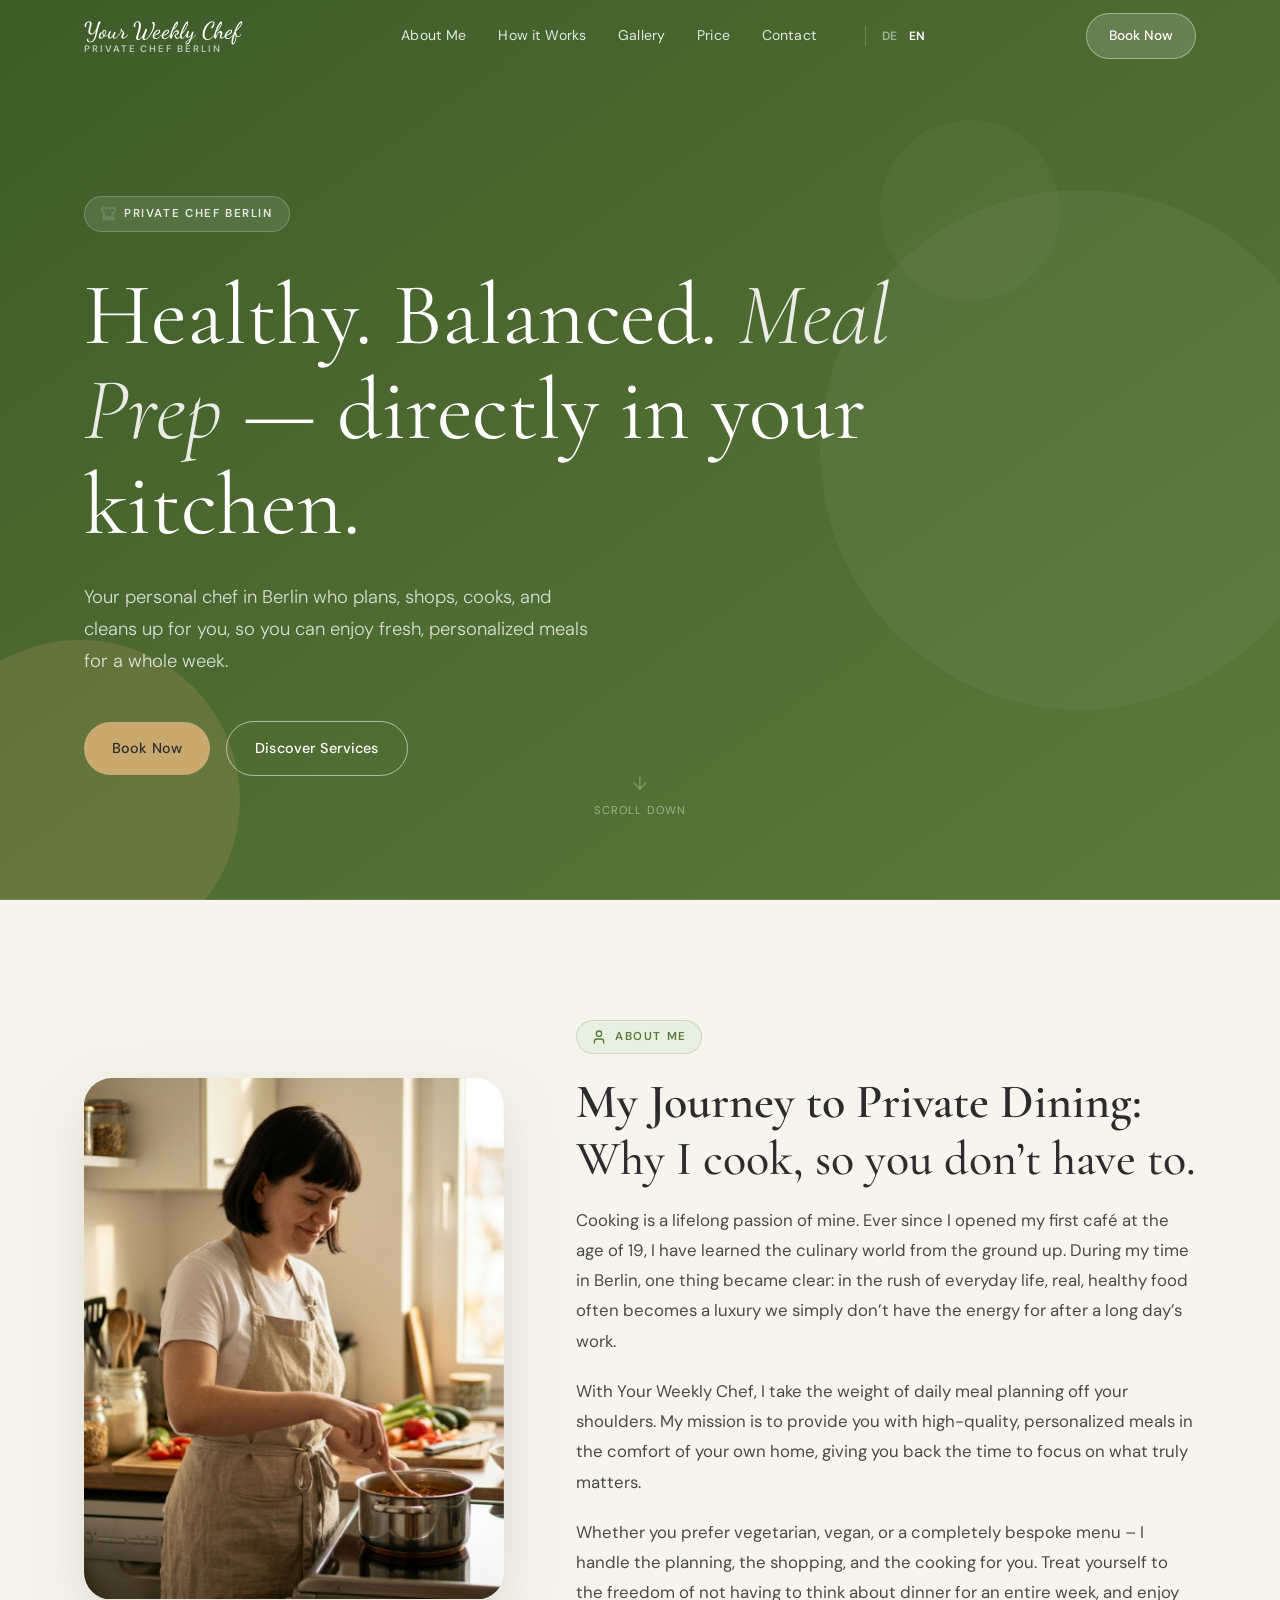
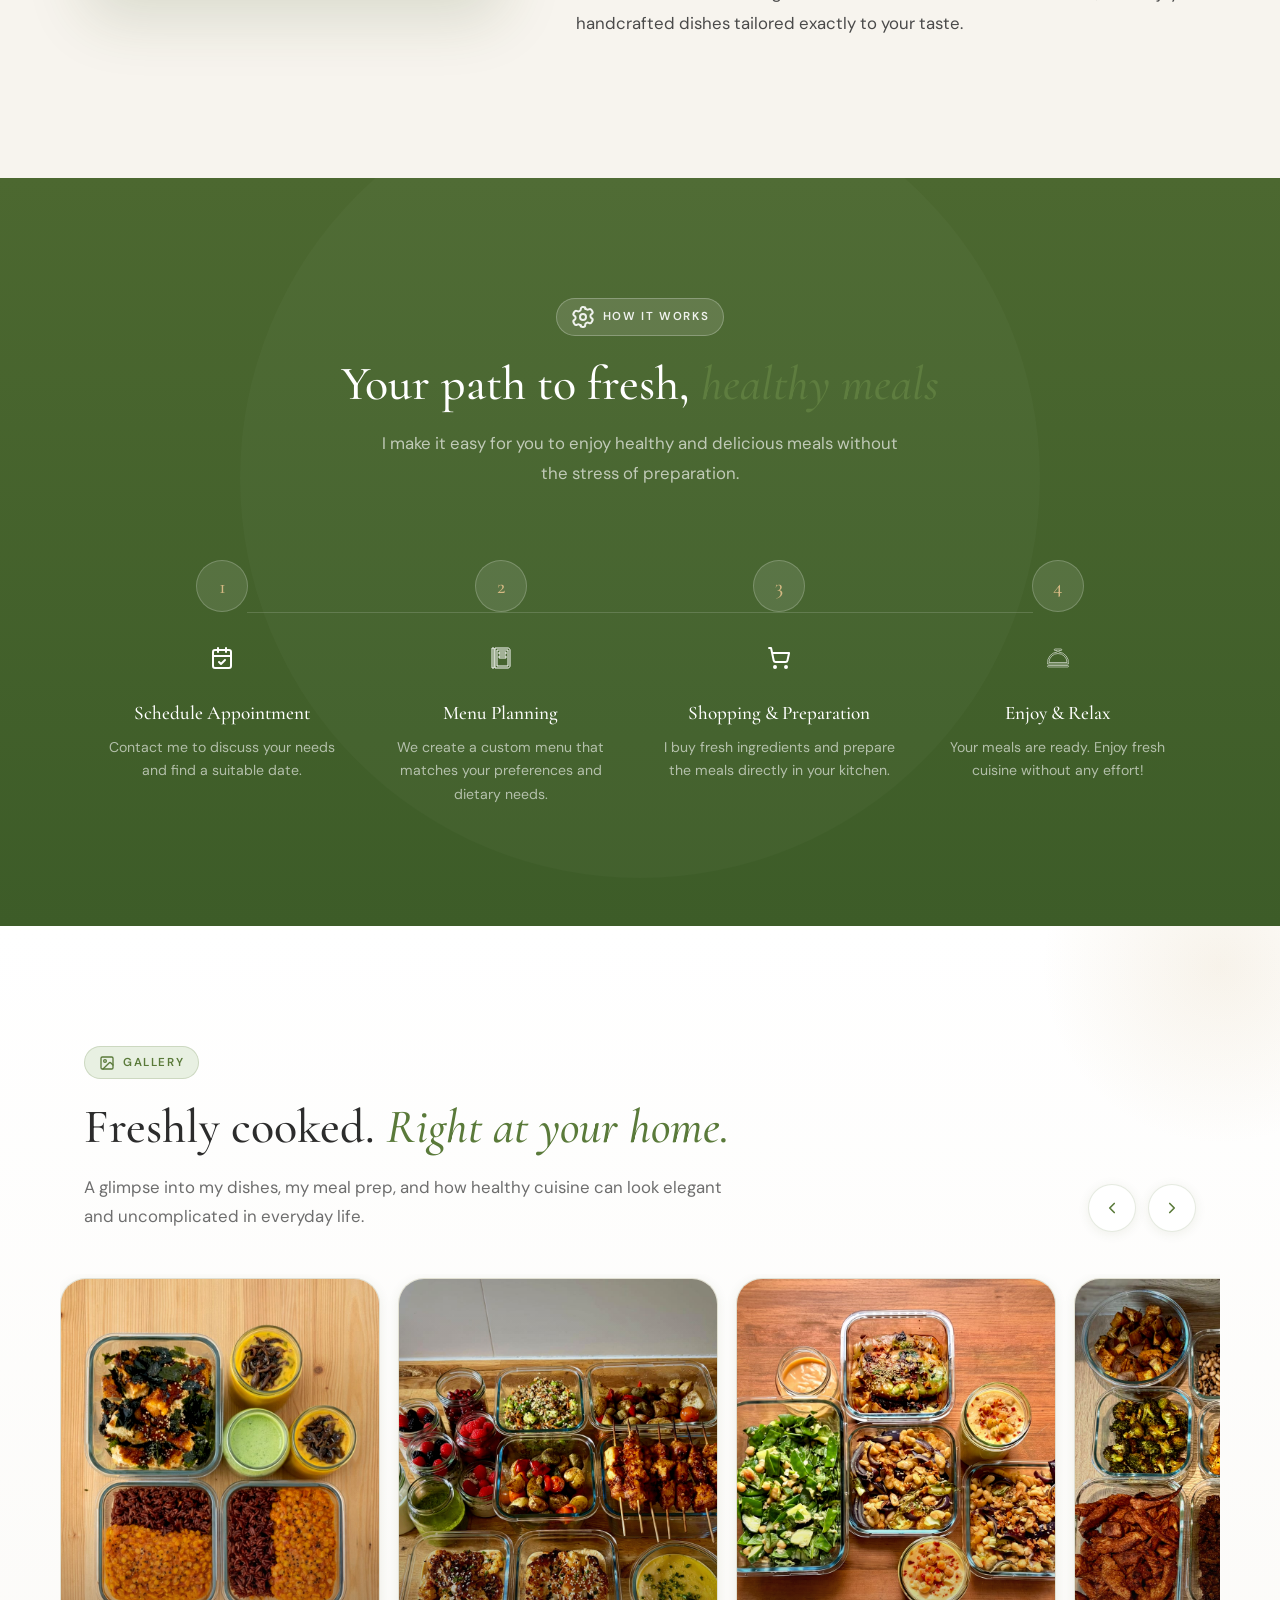
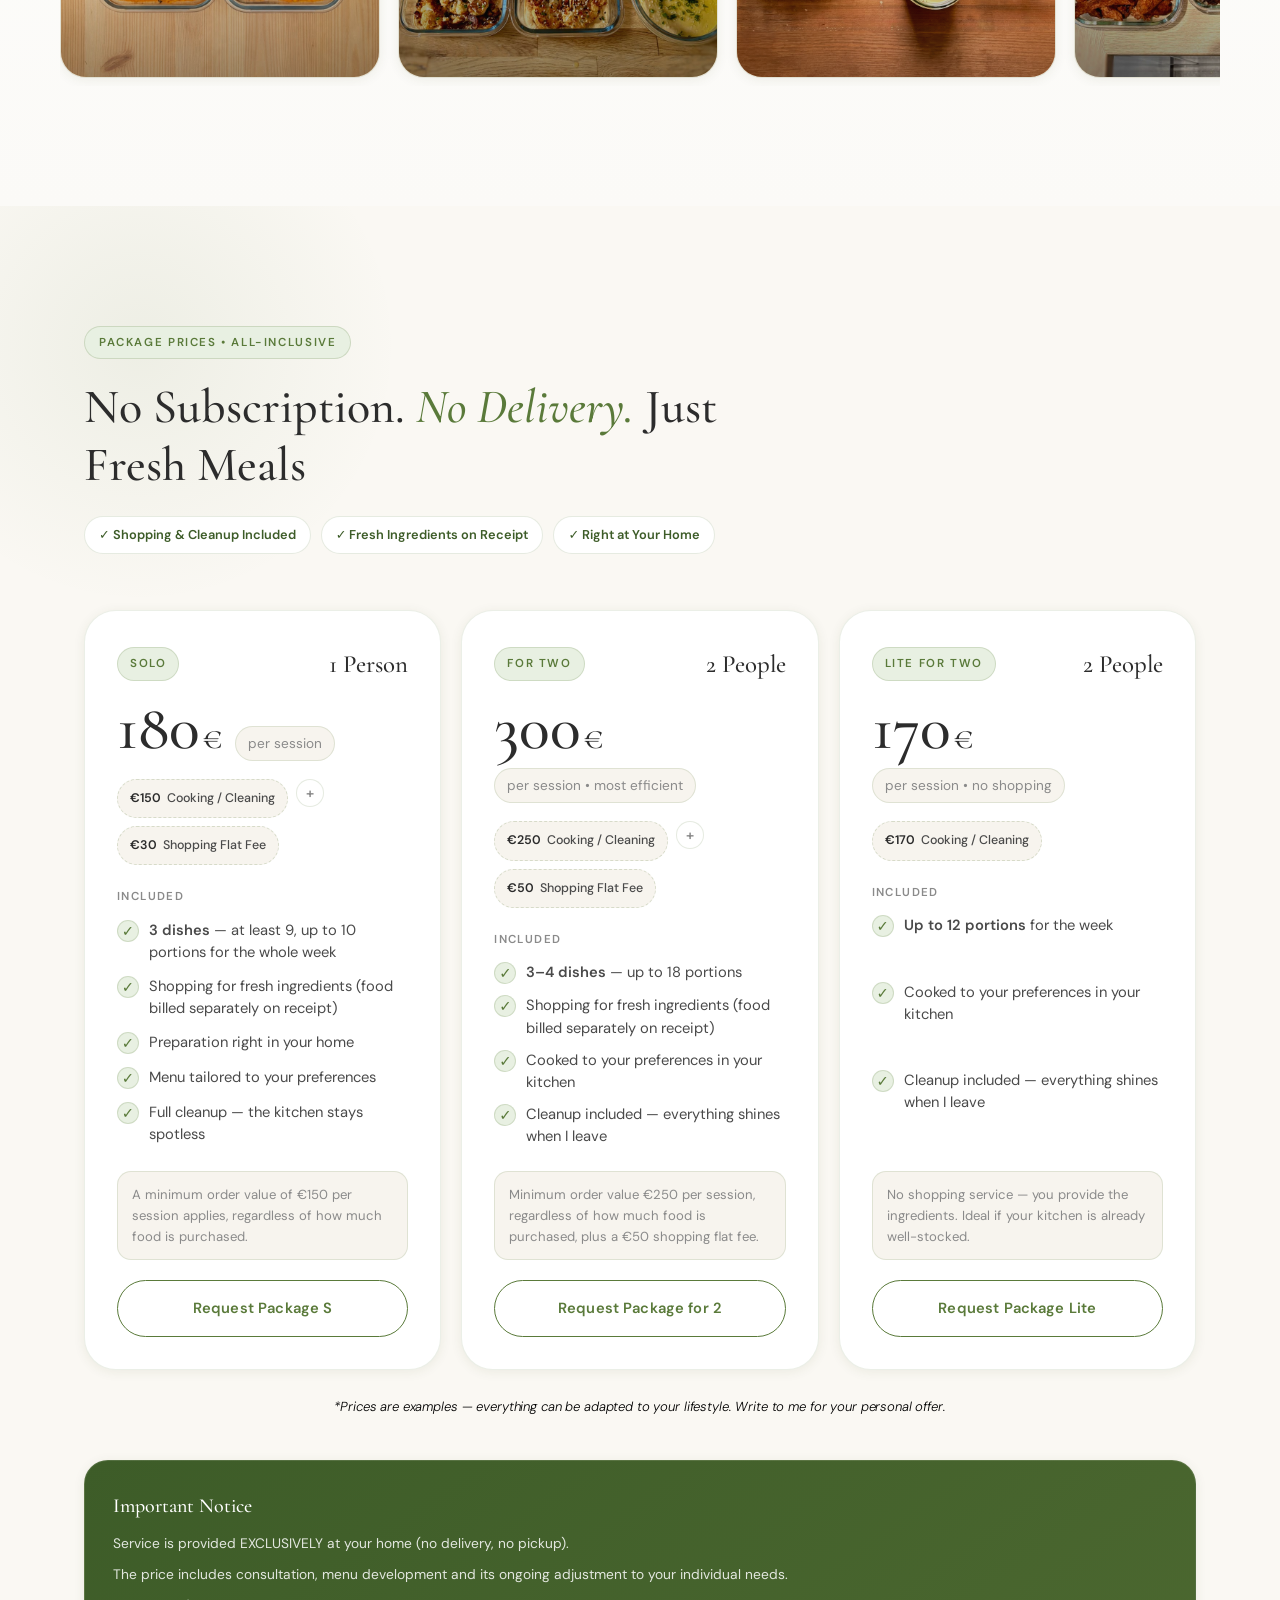
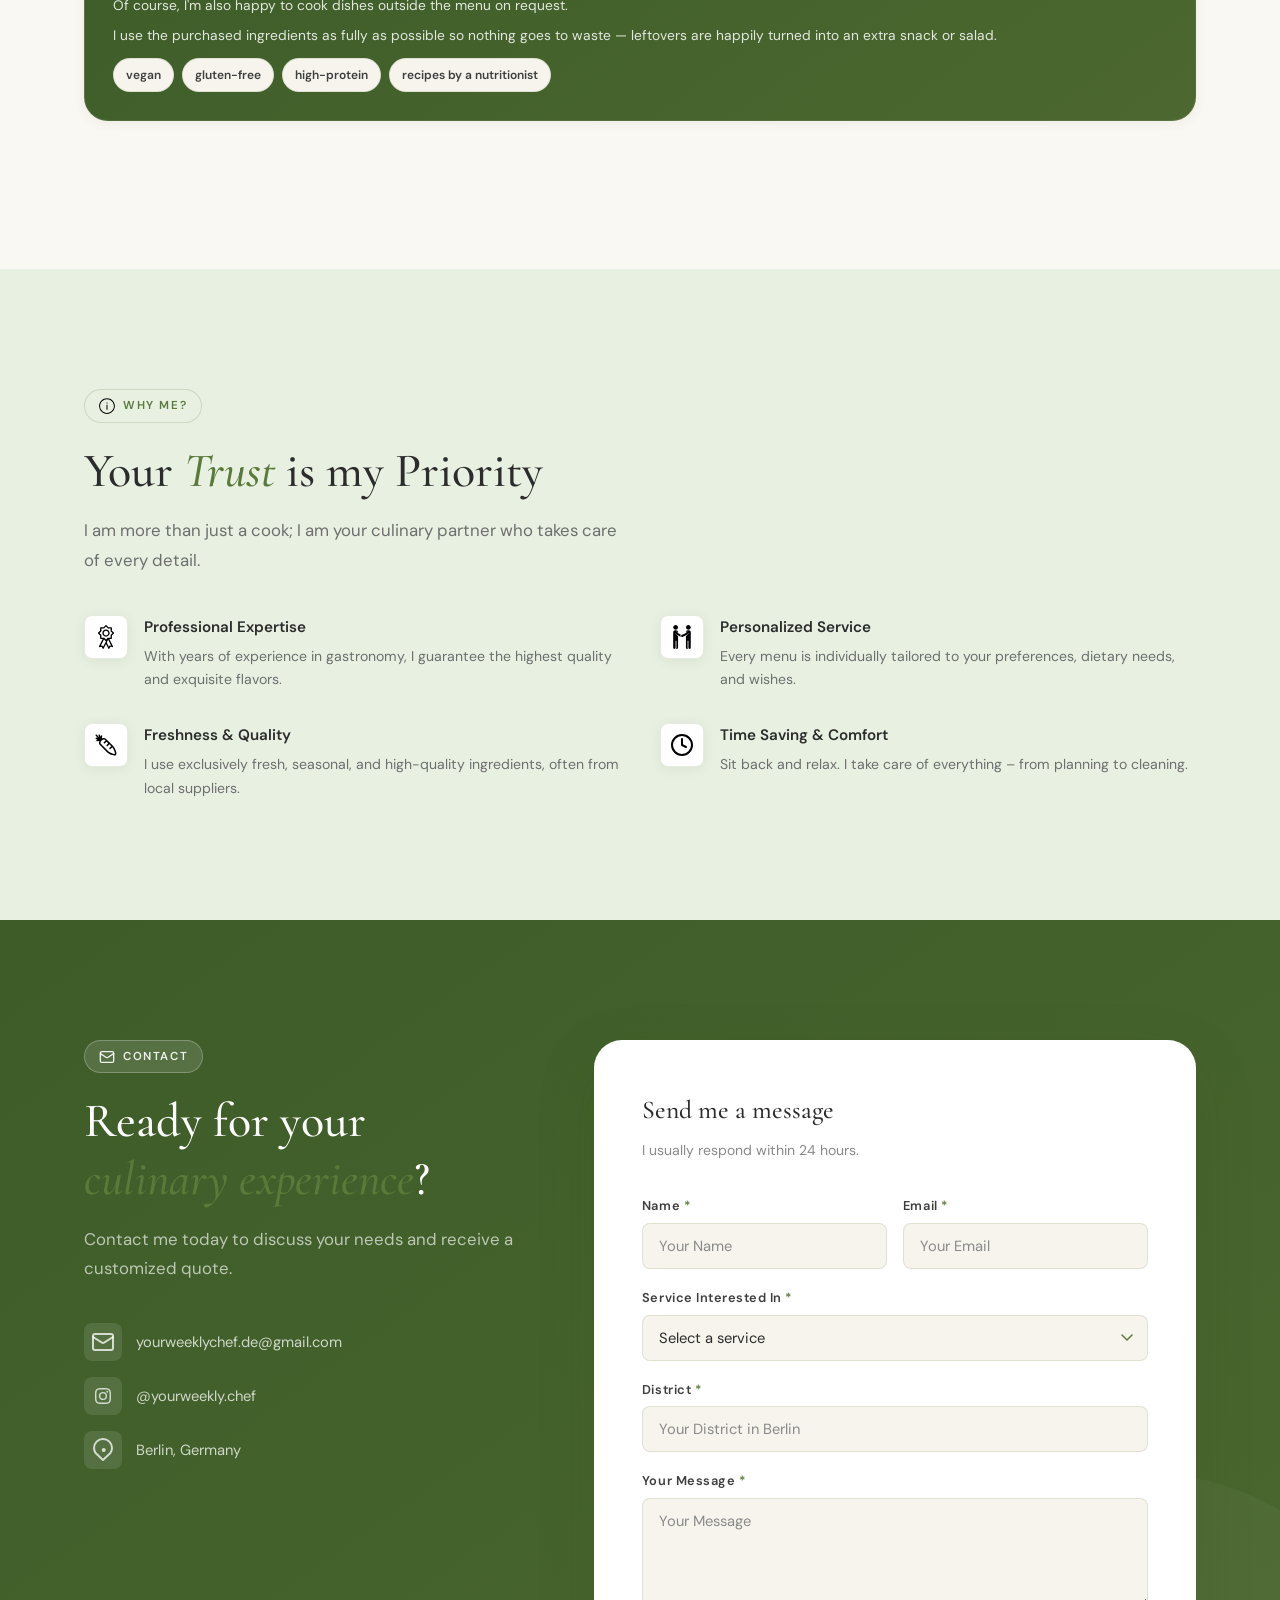
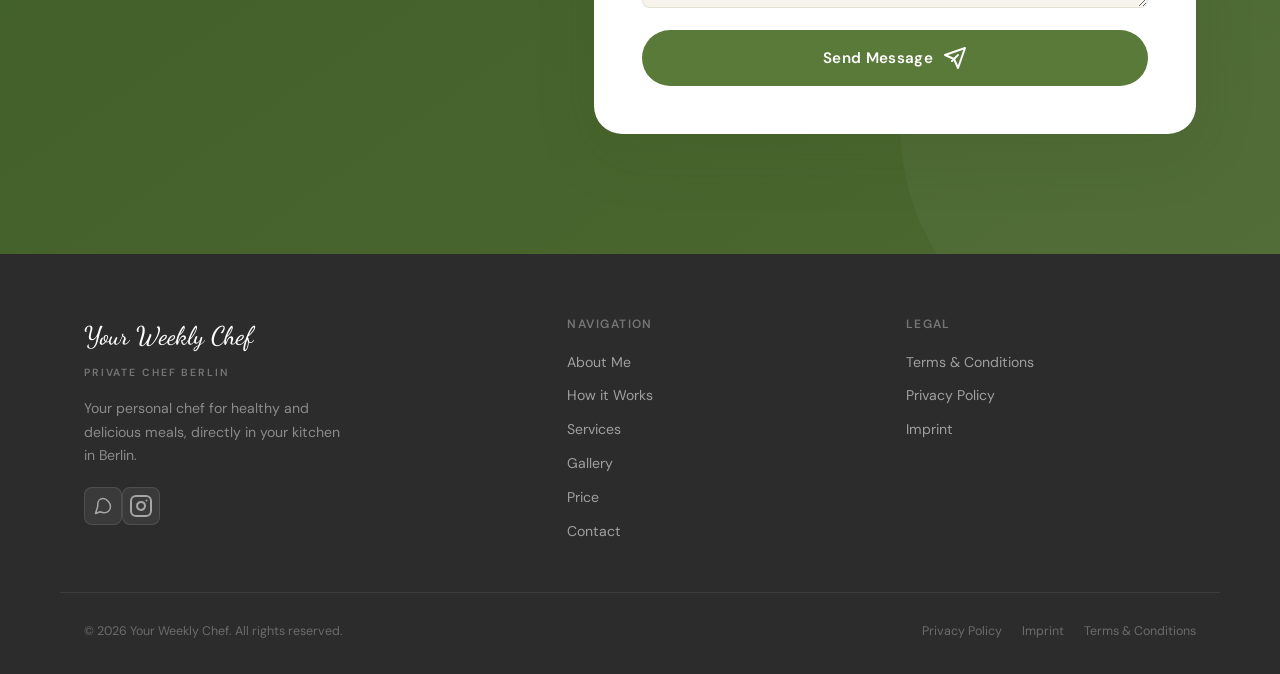
==== commit 2933e0c0: "Fix legal docs and self-host fonts for GDPR compliance - AGB: replace outdated hourly-rate pricing w" ====
--- a/en/index.html
+++ b/en/index.html
@@ -7,9 +7,7 @@
   <title>Your Weekly Chef — Privatkoch & Personal Chef Berlin</title>
   <link rel="icon" type="image/png" href="/favicon.png">
   <meta name="description" content="Your Weekly Chef bietet exklusive Privatkoch- und Personal Chef-Dienste in Berlin. Genießen Sie maßgeschneiderte Menüs, Einkauf und Kochen direkt bei Ihnen zu Hause. Buchen Sie jetzt Ihren persönlichen Koch!" />
-  <link rel="preconnect" href="https://fonts.googleapis.com" />
-  <link rel="preconnect" href="https://fonts.gstatic.com" crossorigin />
-  <link href="https://fonts.googleapis.com/css2?family=Cormorant+Garamond:ital,wght@0,300;0,400;0,500;0,600;1,300;1,400;1,500&family=DM+Sans:ital,opsz,wght@0,9..40,300;0,9..40,400;0,9..40,500;0,9..40,600;1,9..40,300&family=Dancing+Script:wght@500;600&display=swap" rel="stylesheet" />
+  <link rel="stylesheet" href="/fonts/fonts.css" />
 
   <style>
     /* ─── CSS Variables ─────────────────────────────────────────── */
--- a/fonts/fonts.css
+++ b/fonts/fonts.css
@@ -0,0 +1,112 @@
+@font-face {
+  font-family: 'Cormorant Garamond';
+  font-style: italic;
+  font-weight: 300;
+  font-display: swap;
+  src: url(/fonts/cormorant-garamond-italic.woff2) format('woff2');
+  unicode-range: U+0000-00FF, U+0131, U+0152-0153, U+02BB-02BC, U+02C6, U+02DA, U+02DC, U+0304, U+0308, U+0329, U+2000-206F, U+20AC, U+2122, U+2191, U+2193, U+2212, U+2215, U+FEFF, U+FFFD;
+}
+@font-face {
+  font-family: 'Cormorant Garamond';
+  font-style: italic;
+  font-weight: 400;
+  font-display: swap;
+  src: url(/fonts/cormorant-garamond-italic.woff2) format('woff2');
+  unicode-range: U+0000-00FF, U+0131, U+0152-0153, U+02BB-02BC, U+02C6, U+02DA, U+02DC, U+0304, U+0308, U+0329, U+2000-206F, U+20AC, U+2122, U+2191, U+2193, U+2212, U+2215, U+FEFF, U+FFFD;
+}
+@font-face {
+  font-family: 'Cormorant Garamond';
+  font-style: italic;
+  font-weight: 500;
+  font-display: swap;
+  src: url(/fonts/cormorant-garamond-italic.woff2) format('woff2');
+  unicode-range: U+0000-00FF, U+0131, U+0152-0153, U+02BB-02BC, U+02C6, U+02DA, U+02DC, U+0304, U+0308, U+0329, U+2000-206F, U+20AC, U+2122, U+2191, U+2193, U+2212, U+2215, U+FEFF, U+FFFD;
+}
+@font-face {
+  font-family: 'Cormorant Garamond';
+  font-style: normal;
+  font-weight: 300;
+  font-display: swap;
+  src: url(/fonts/cormorant-garamond-normal.woff2) format('woff2');
+  unicode-range: U+0000-00FF, U+0131, U+0152-0153, U+02BB-02BC, U+02C6, U+02DA, U+02DC, U+0304, U+0308, U+0329, U+2000-206F, U+20AC, U+2122, U+2191, U+2193, U+2212, U+2215, U+FEFF, U+FFFD;
+}
+@font-face {
+  font-family: 'Cormorant Garamond';
+  font-style: normal;
+  font-weight: 400;
+  font-display: swap;
+  src: url(/fonts/cormorant-garamond-normal.woff2) format('woff2');
+  unicode-range: U+0000-00FF, U+0131, U+0152-0153, U+02BB-02BC, U+02C6, U+02DA, U+02DC, U+0304, U+0308, U+0329, U+2000-206F, U+20AC, U+2122, U+2191, U+2193, U+2212, U+2215, U+FEFF, U+FFFD;
+}
+@font-face {
+  font-family: 'Cormorant Garamond';
+  font-style: normal;
+  font-weight: 500;
+  font-display: swap;
+  src: url(/fonts/cormorant-garamond-normal.woff2) format('woff2');
+  unicode-range: U+0000-00FF, U+0131, U+0152-0153, U+02BB-02BC, U+02C6, U+02DA, U+02DC, U+0304, U+0308, U+0329, U+2000-206F, U+20AC, U+2122, U+2191, U+2193, U+2212, U+2215, U+FEFF, U+FFFD;
+}
+@font-face {
+  font-family: 'Cormorant Garamond';
+  font-style: normal;
+  font-weight: 600;
+  font-display: swap;
+  src: url(/fonts/cormorant-garamond-normal.woff2) format('woff2');
+  unicode-range: U+0000-00FF, U+0131, U+0152-0153, U+02BB-02BC, U+02C6, U+02DA, U+02DC, U+0304, U+0308, U+0329, U+2000-206F, U+20AC, U+2122, U+2191, U+2193, U+2212, U+2215, U+FEFF, U+FFFD;
+}
+@font-face {
+  font-family: 'DM Sans';
+  font-style: italic;
+  font-weight: 300;
+  font-display: swap;
+  src: url(/fonts/dm-sans-italic.woff2) format('woff2');
+  unicode-range: U+0000-00FF, U+0131, U+0152-0153, U+02BB-02BC, U+02C6, U+02DA, U+02DC, U+0304, U+0308, U+0329, U+2000-206F, U+20AC, U+2122, U+2191, U+2193, U+2212, U+2215, U+FEFF, U+FFFD;
+}
+@font-face {
+  font-family: 'DM Sans';
+  font-style: normal;
+  font-weight: 300;
+  font-display: swap;
+  src: url(/fonts/dm-sans-normal.woff2) format('woff2');
+  unicode-range: U+0000-00FF, U+0131, U+0152-0153, U+02BB-02BC, U+02C6, U+02DA, U+02DC, U+0304, U+0308, U+0329, U+2000-206F, U+20AC, U+2122, U+2191, U+2193, U+2212, U+2215, U+FEFF, U+FFFD;
+}
+@font-face {
+  font-family: 'DM Sans';
+  font-style: normal;
+  font-weight: 400;
+  font-display: swap;
+  src: url(/fonts/dm-sans-normal.woff2) format('woff2');
+  unicode-range: U+0000-00FF, U+0131, U+0152-0153, U+02BB-02BC, U+02C6, U+02DA, U+02DC, U+0304, U+0308, U+0329, U+2000-206F, U+20AC, U+2122, U+2191, U+2193, U+2212, U+2215, U+FEFF, U+FFFD;
+}
+@font-face {
+  font-family: 'DM Sans';
+  font-style: normal;
+  font-weight: 500;
+  font-display: swap;
+  src: url(/fonts/dm-sans-normal.woff2) format('woff2');
+  unicode-range: U+0000-00FF, U+0131, U+0152-0153, U+02BB-02BC, U+02C6, U+02DA, U+02DC, U+0304, U+0308, U+0329, U+2000-206F, U+20AC, U+2122, U+2191, U+2193, U+2212, U+2215, U+FEFF, U+FFFD;
+}
+@font-face {
+  font-family: 'DM Sans';
+  font-style: normal;
+  font-weight: 600;
+  font-display: swap;
+  src: url(/fonts/dm-sans-normal.woff2) format('woff2');
+  unicode-range: U+0000-00FF, U+0131, U+0152-0153, U+02BB-02BC, U+02C6, U+02DA, U+02DC, U+0304, U+0308, U+0329, U+2000-206F, U+20AC, U+2122, U+2191, U+2193, U+2212, U+2215, U+FEFF, U+FFFD;
+}
+@font-face {
+  font-family: 'Dancing Script';
+  font-style: normal;
+  font-weight: 500;
+  font-display: swap;
+  src: url(/fonts/dancing-script.woff2) format('woff2');
+  unicode-range: U+0000-00FF, U+0131, U+0152-0153, U+02BB-02BC, U+02C6, U+02DA, U+02DC, U+0304, U+0308, U+0329, U+2000-206F, U+20AC, U+2122, U+2191, U+2193, U+2212, U+2215, U+FEFF, U+FFFD;
+}
+@font-face {
+  font-family: 'Dancing Script';
+  font-style: normal;
+  font-weight: 600;
+  font-display: swap;
+  src: url(/fonts/dancing-script.woff2) format('woff2');
+  unicode-range: U+0000-00FF, U+0131, U+0152-0153, U+02BB-02BC, U+02C6, U+02DA, U+02DC, U+0304, U+0308, U+0329, U+2000-206F, U+20AC, U+2122, U+2191, U+2193, U+2212, U+2215, U+FEFF, U+FFFD;
+}
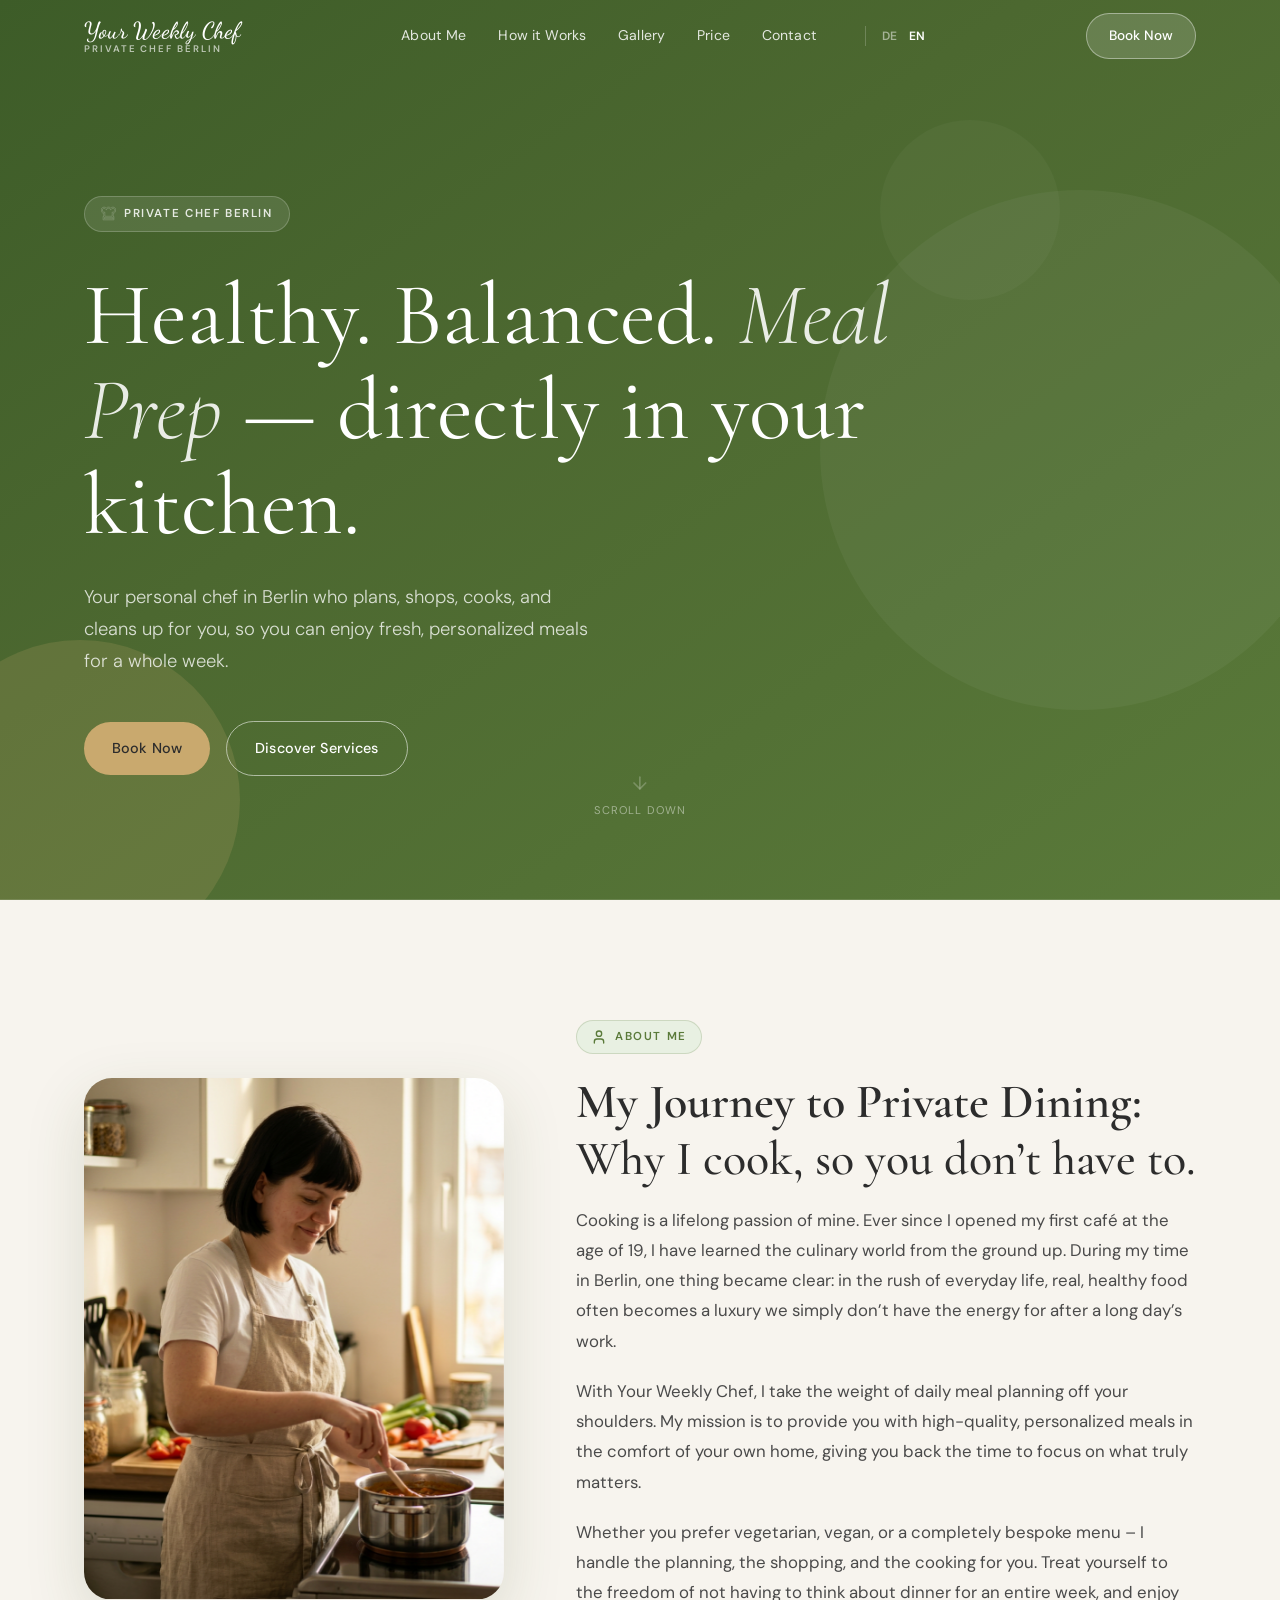
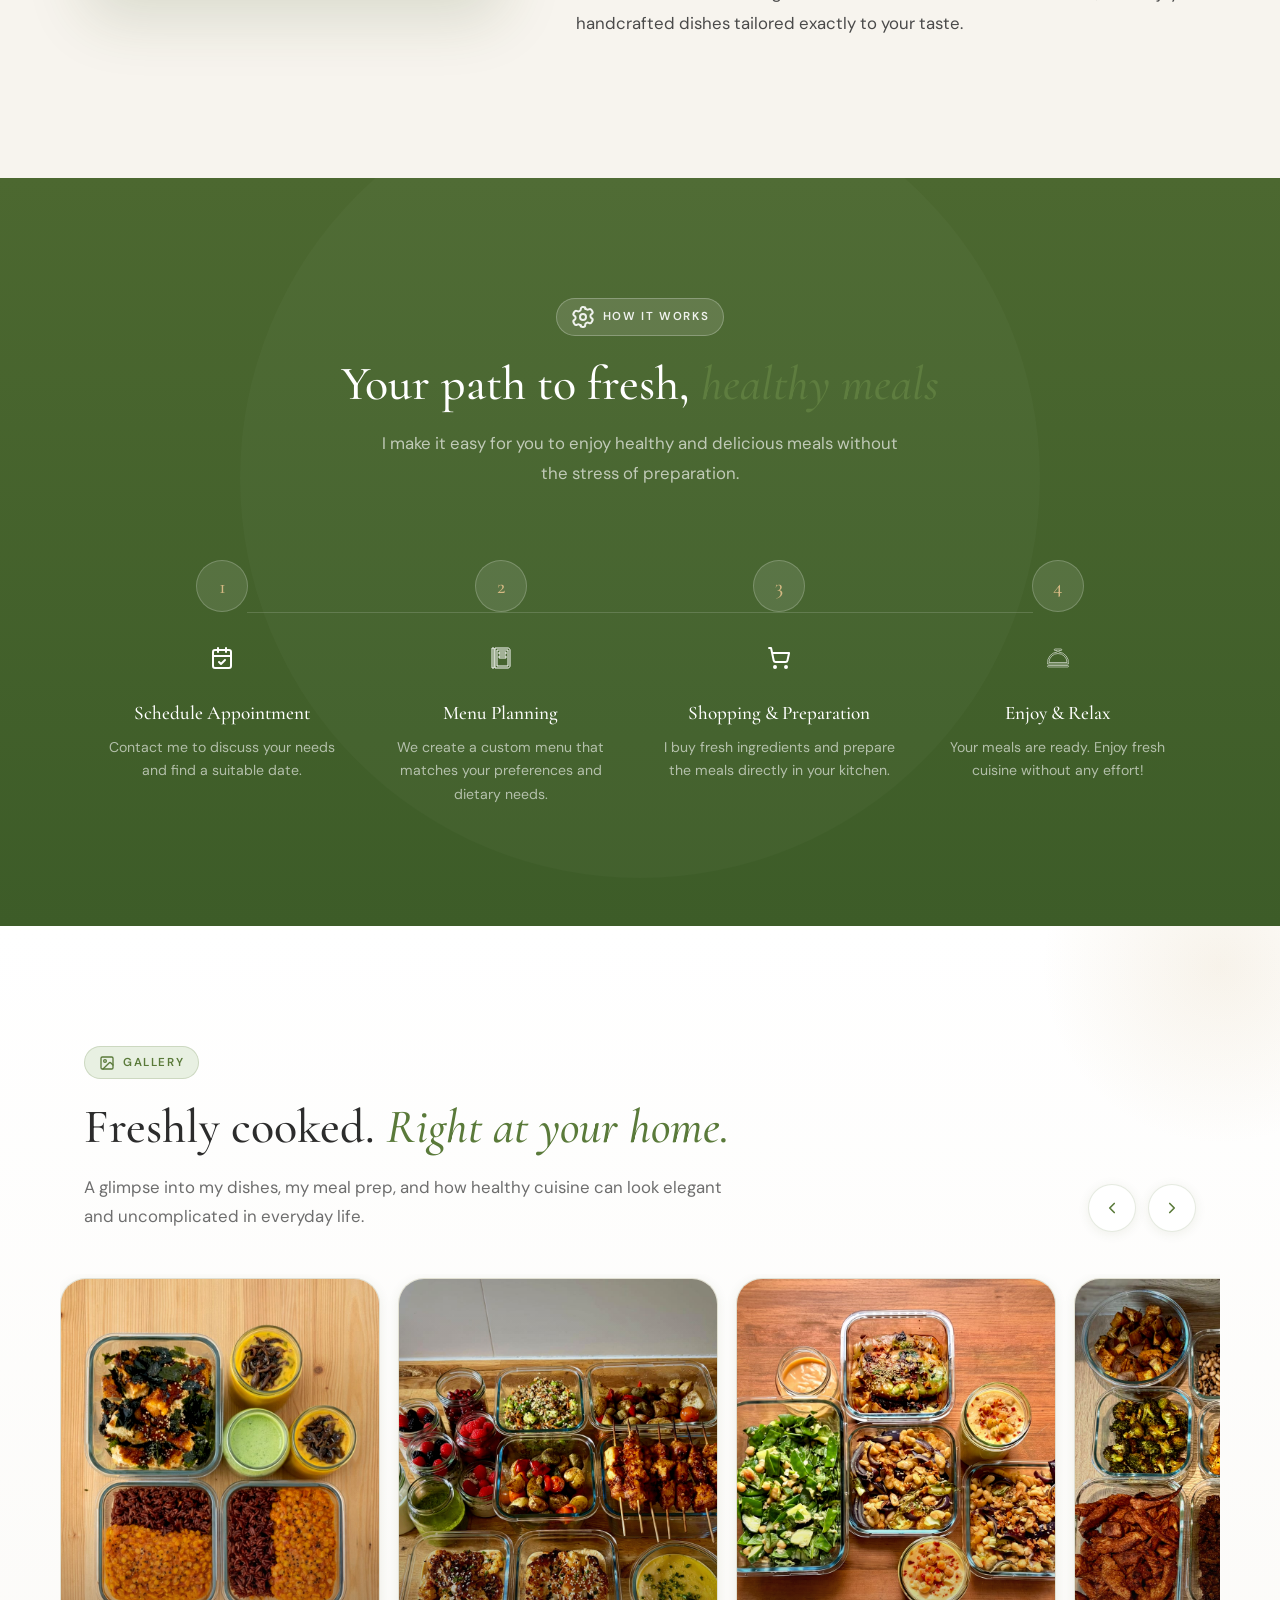
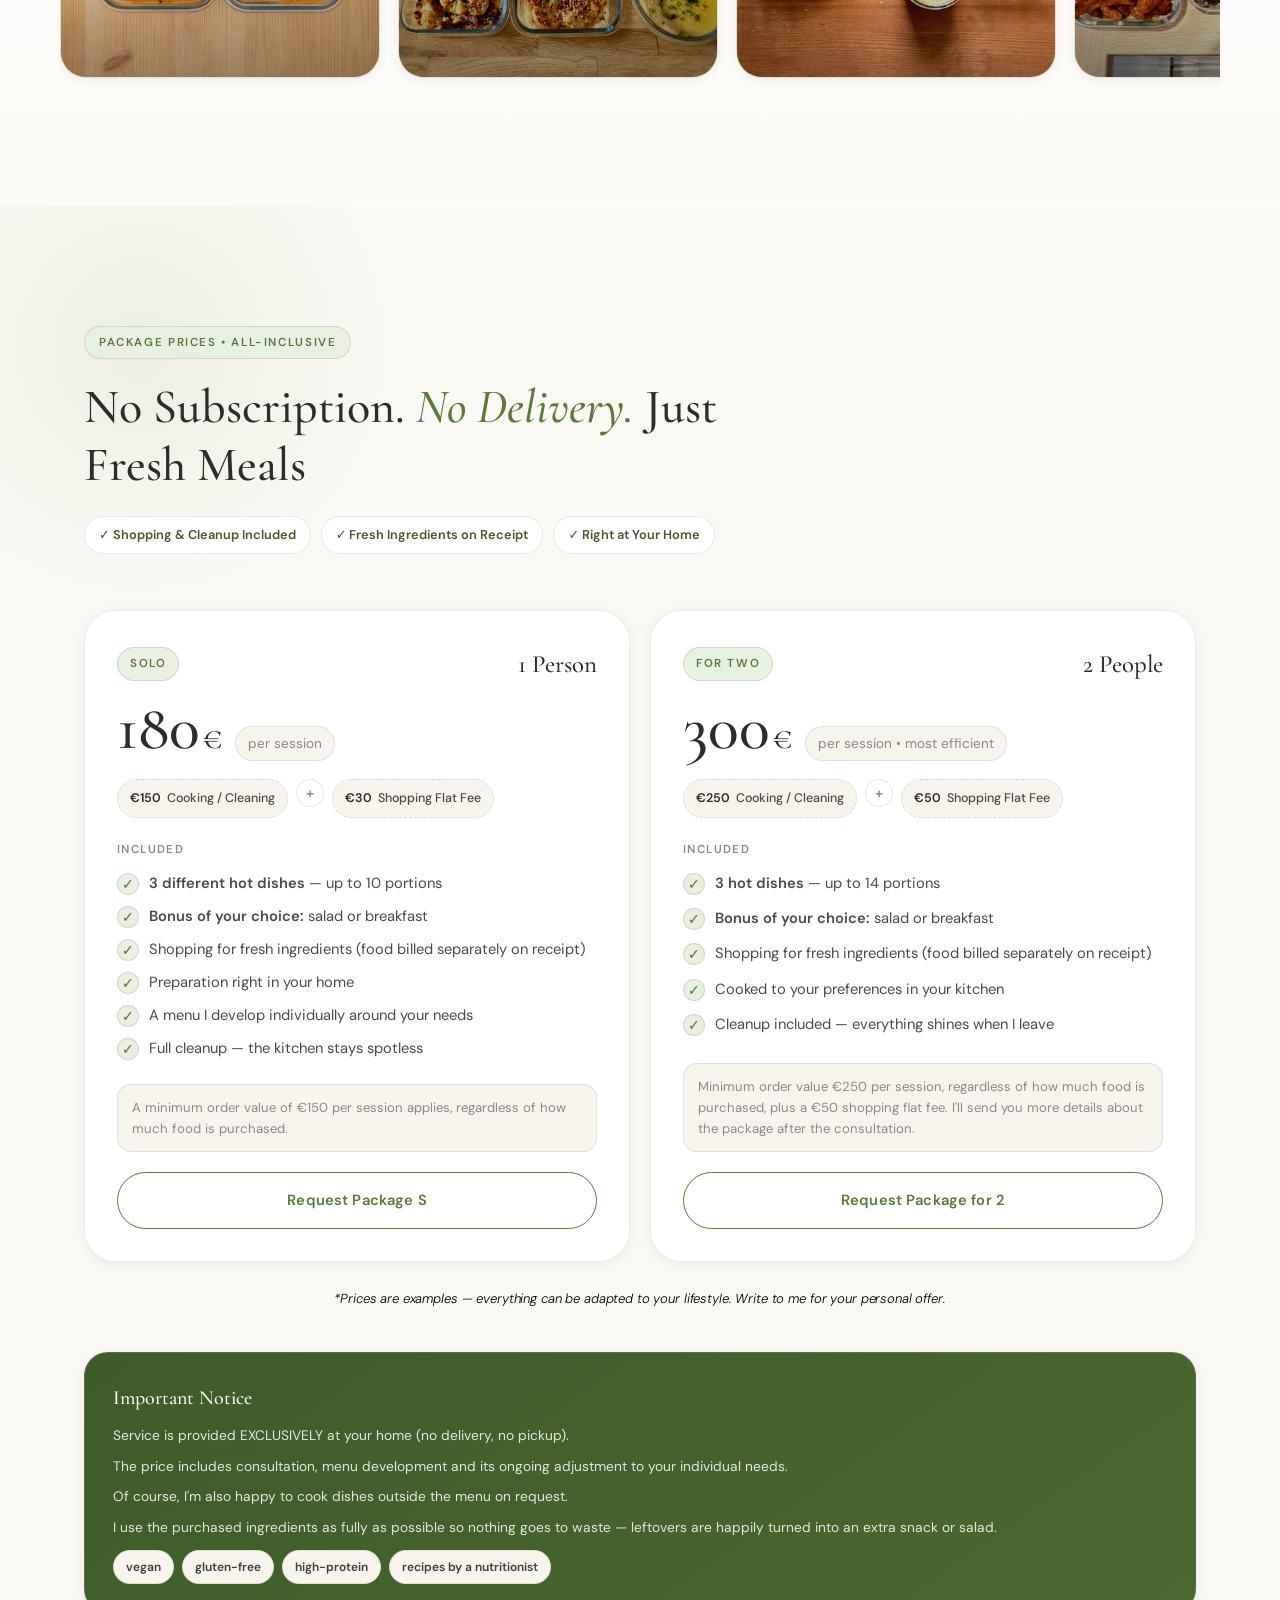
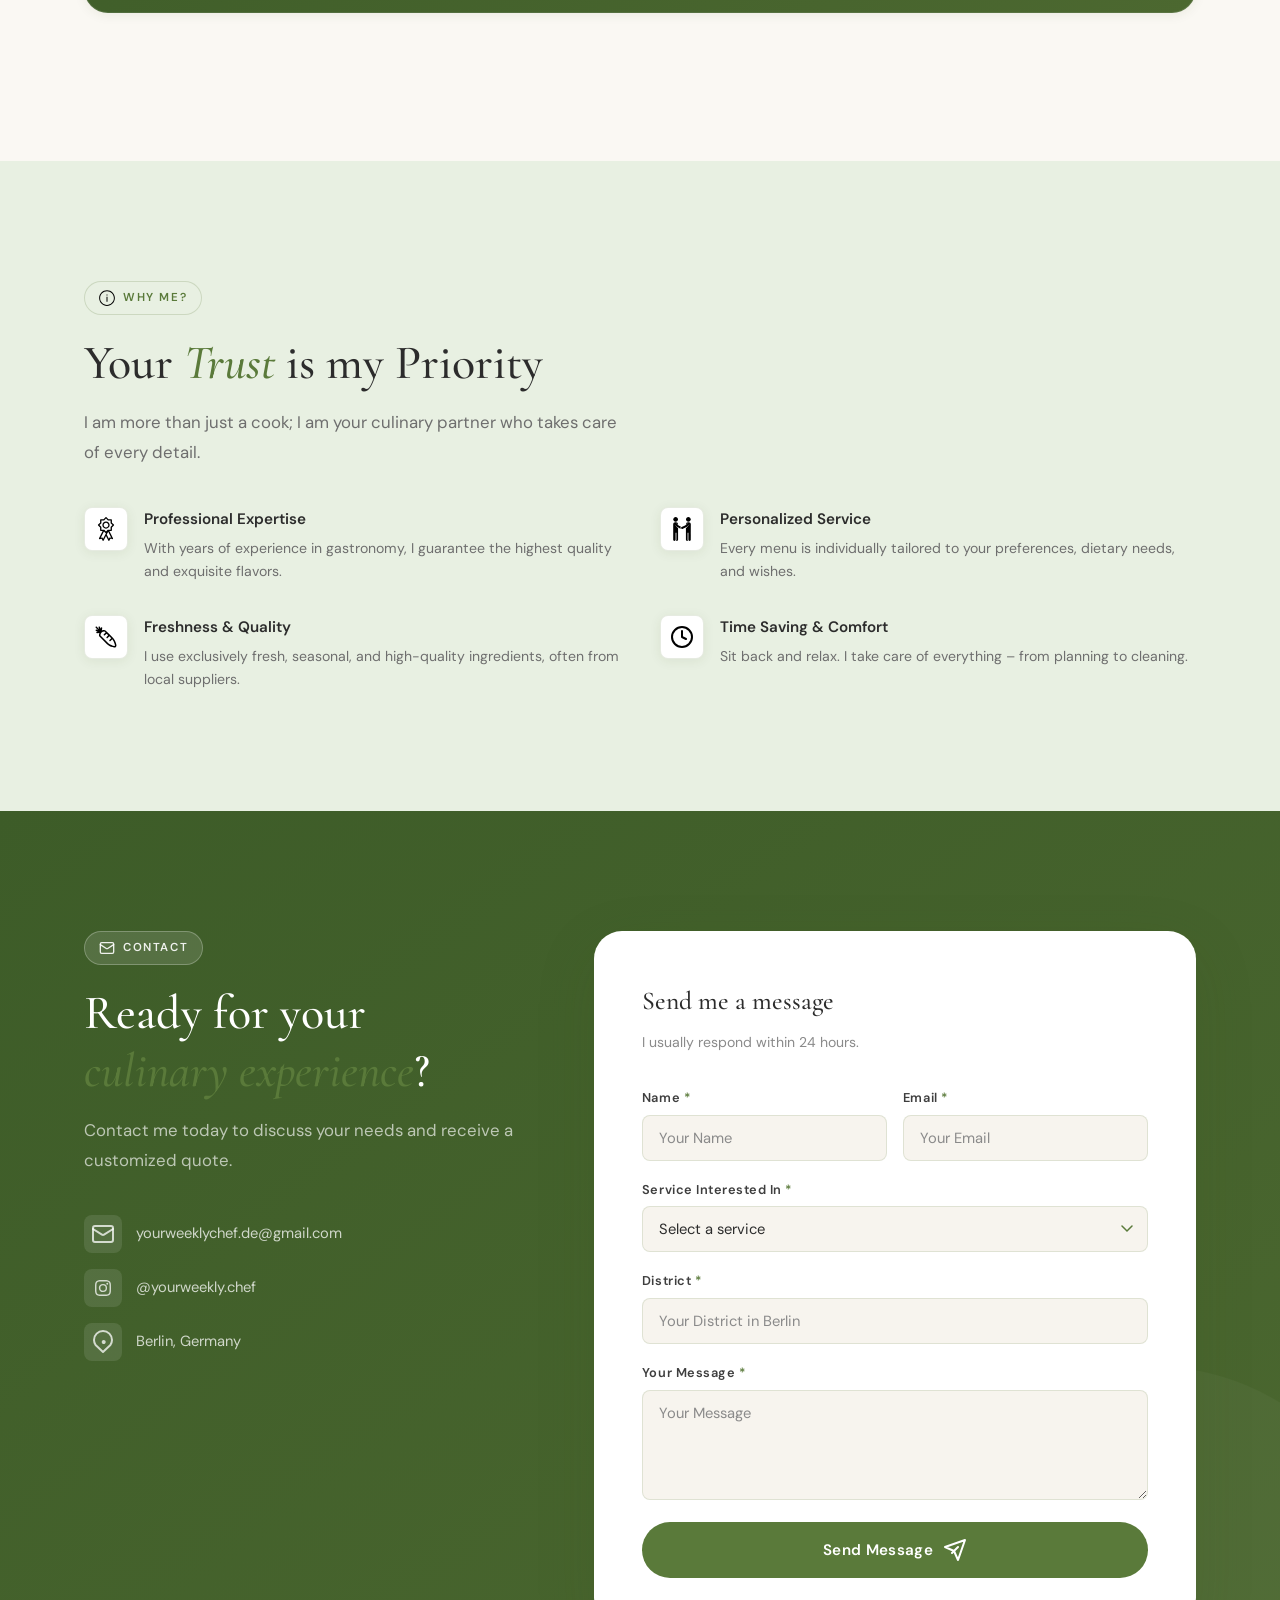
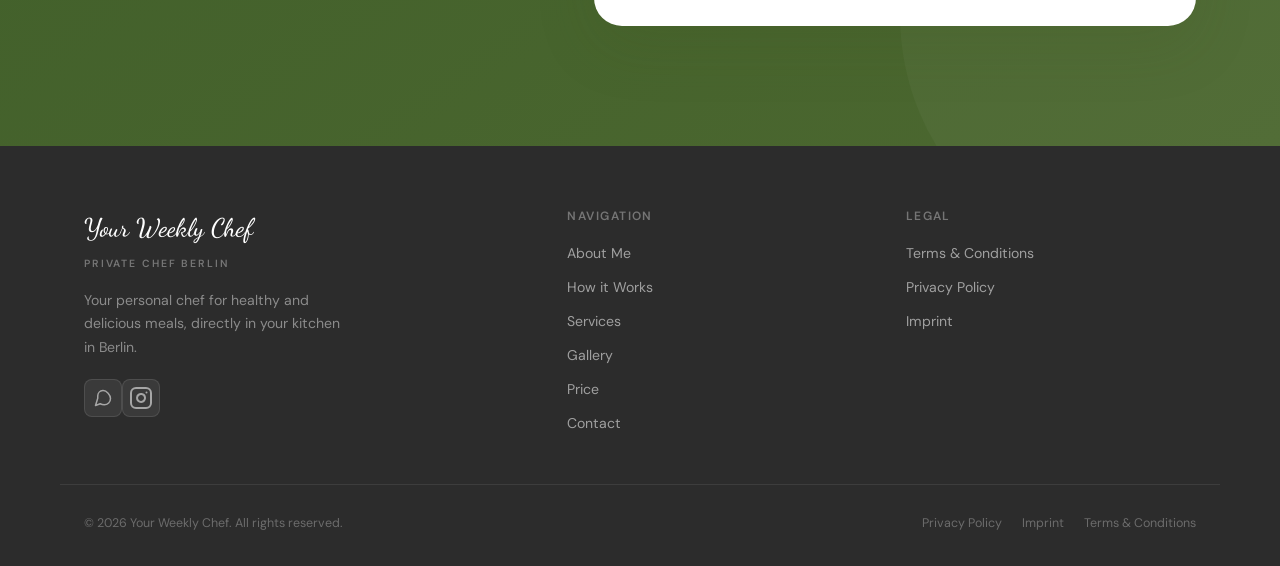
==== commit 4e13fbc8: "Update packages and payment terms - Remove the Lite package; Solo and For Two now list 3 hot dishes " ====
--- a/en/index.html
+++ b/en/index.html
@@ -850,7 +850,7 @@
     .pricing__header .section-subtitle { max-width: 640px; margin-top: 8px; }
     .pricing__valueprop { display:flex; gap:10px; margin-top:22px; flex-wrap:wrap; }
     .pricing__valueprop span { display:inline-flex; align-items:center; gap:8px; font-size:0.8rem; font-weight:600; padding:7px 14px; border-radius:999px; background:var(--white); border:1px solid var(--border); color:var(--green-dark); }
-    .pricing__packages { display:grid; grid-template-columns: repeat(3, 1fr); gap:20px; align-items:stretch; margin-bottom: 28px; }
+    .pricing__packages { display:grid; grid-template-columns: repeat(2, 1fr); gap:20px; align-items:stretch; margin-bottom: 28px; }
     .pkg-card { position:relative; background:var(--white); border-radius:32px; border:1.5px solid rgba(90,122,58,0.12); padding:36px 32px 32px; box-shadow: var(--shadow-sm); transition: var(--transition); overflow:hidden; display:flex; flex-direction:column; }
     .pkg-card:hover { transform: translateY(-4px); box-shadow: var(--shadow-lg); border-color: rgba(90,122,58,0.22); }
     .pkg-card--popular { border-color: var(--tan); background: linear-gradient(180deg, #FFFEFB 0%, #FFFFFF 100%); box-shadow: 0 18px 50px rgba(201,169,110,0.18); }
@@ -1850,10 +1850,11 @@
         </div>
         <div class="pkg-card__includes-title">Included</div>
         <ul class="pkg-card__list">
-          <li><span class="pkg-card__check">✓</span><span><strong>3 dishes</strong> — at least 9, up to 10 portions for the whole week</span></li>
+          <li><span class="pkg-card__check">✓</span><span><strong>3 different hot dishes</strong> — up to 10 portions</span></li>
+          <li><span class="pkg-card__check">✓</span><span><strong>Bonus of your choice:</strong> salad or breakfast</span></li>
           <li><span class="pkg-card__check">✓</span><span>Shopping for fresh ingredients (food billed separately on receipt)</span></li>
           <li><span class="pkg-card__check">✓</span><span>Preparation right in your home</span></li>
-          <li><span class="pkg-card__check">✓</span><span>Menu tailored to your preferences</span></li>
+          <li><span class="pkg-card__check">✓</span><span>A menu I develop individually around your needs</span></li>
           <li><span class="pkg-card__check">✓</span><span>Full cleanup — the kitchen stays spotless</span></li>
         </ul>
         <div class="pkg-card__muted">A minimum order value of €150 per session applies, regardless of how much food is purchased.</div>
@@ -1877,36 +1878,14 @@
         </div>
         <div class="pkg-card__includes-title">Included</div>
         <ul class="pkg-card__list">
-          <li><span class="pkg-card__check">✓</span><span><strong>3–4 dishes</strong> — up to 18 portions</span></li>
+          <li><span class="pkg-card__check">✓</span><span><strong>3 hot dishes</strong> — up to 14 portions</span></li>
+          <li><span class="pkg-card__check">✓</span><span><strong>Bonus of your choice:</strong> salad or breakfast</span></li>
           <li><span class="pkg-card__check">✓</span><span>Shopping for fresh ingredients (food billed separately on receipt)</span></li>
           <li><span class="pkg-card__check">✓</span><span>Cooked to your preferences in your kitchen</span></li>
           <li><span class="pkg-card__check">✓</span><span>Cleanup included — everything shines when I leave</span></li>
         </ul>
-        <div class="pkg-card__muted">Minimum order value €250 per session, regardless of how much food is purchased, plus a €50 shopping flat fee.</div>
+        <div class="pkg-card__muted">Minimum order value €250 per session, regardless of how much food is purchased, plus a €50 shopping flat fee. I'll send you more details about the package after the consultation.</div>
         <a href="#contact" class="btn btn-outline-green pkg-card__cta">Request Package for 2</a>
-      </div>
-
-      <!-- 2 PEOPLE LITE -->
-      <div class="pkg-card fade-up fade-up-delay-2">
-        <div class="pkg-card__top">
-          <span class="pkg-card__label">Lite for Two</span>
-          <span class="pkg-card__persons">2 People</span>
-        </div>
-        <div class="pkg-card__price-row">
-          <div class="pkg-card__price">170<span>€</span></div>
-          <div class="pkg-card__price-note">per session • no shopping</div>
-        </div>
-        <div class="pkg-card__breakdown">
-          <div class="pkg-card__breakdown-item"><strong>€170</strong> Cooking / Cleaning</div>
-        </div>
-        <div class="pkg-card__includes-title">Included</div>
-        <ul class="pkg-card__list">
-          <li><span class="pkg-card__check">✓</span><span><strong>Up to 12 portions</strong> for the week</span></li>
-          <li><span class="pkg-card__check">✓</span><span>Cooked to your preferences in your kitchen</span></li>
-          <li><span class="pkg-card__check">✓</span><span>Cleanup included — everything shines when I leave</span></li>
-        </ul>
-        <div class="pkg-card__muted">No shopping service — you provide the ingredients. Ideal if your kitchen is already well-stocked.</div>
-        <a href="#contact" class="btn btn-outline-green pkg-card__cta">Request Package Lite</a>
       </div>
     </div>
 
